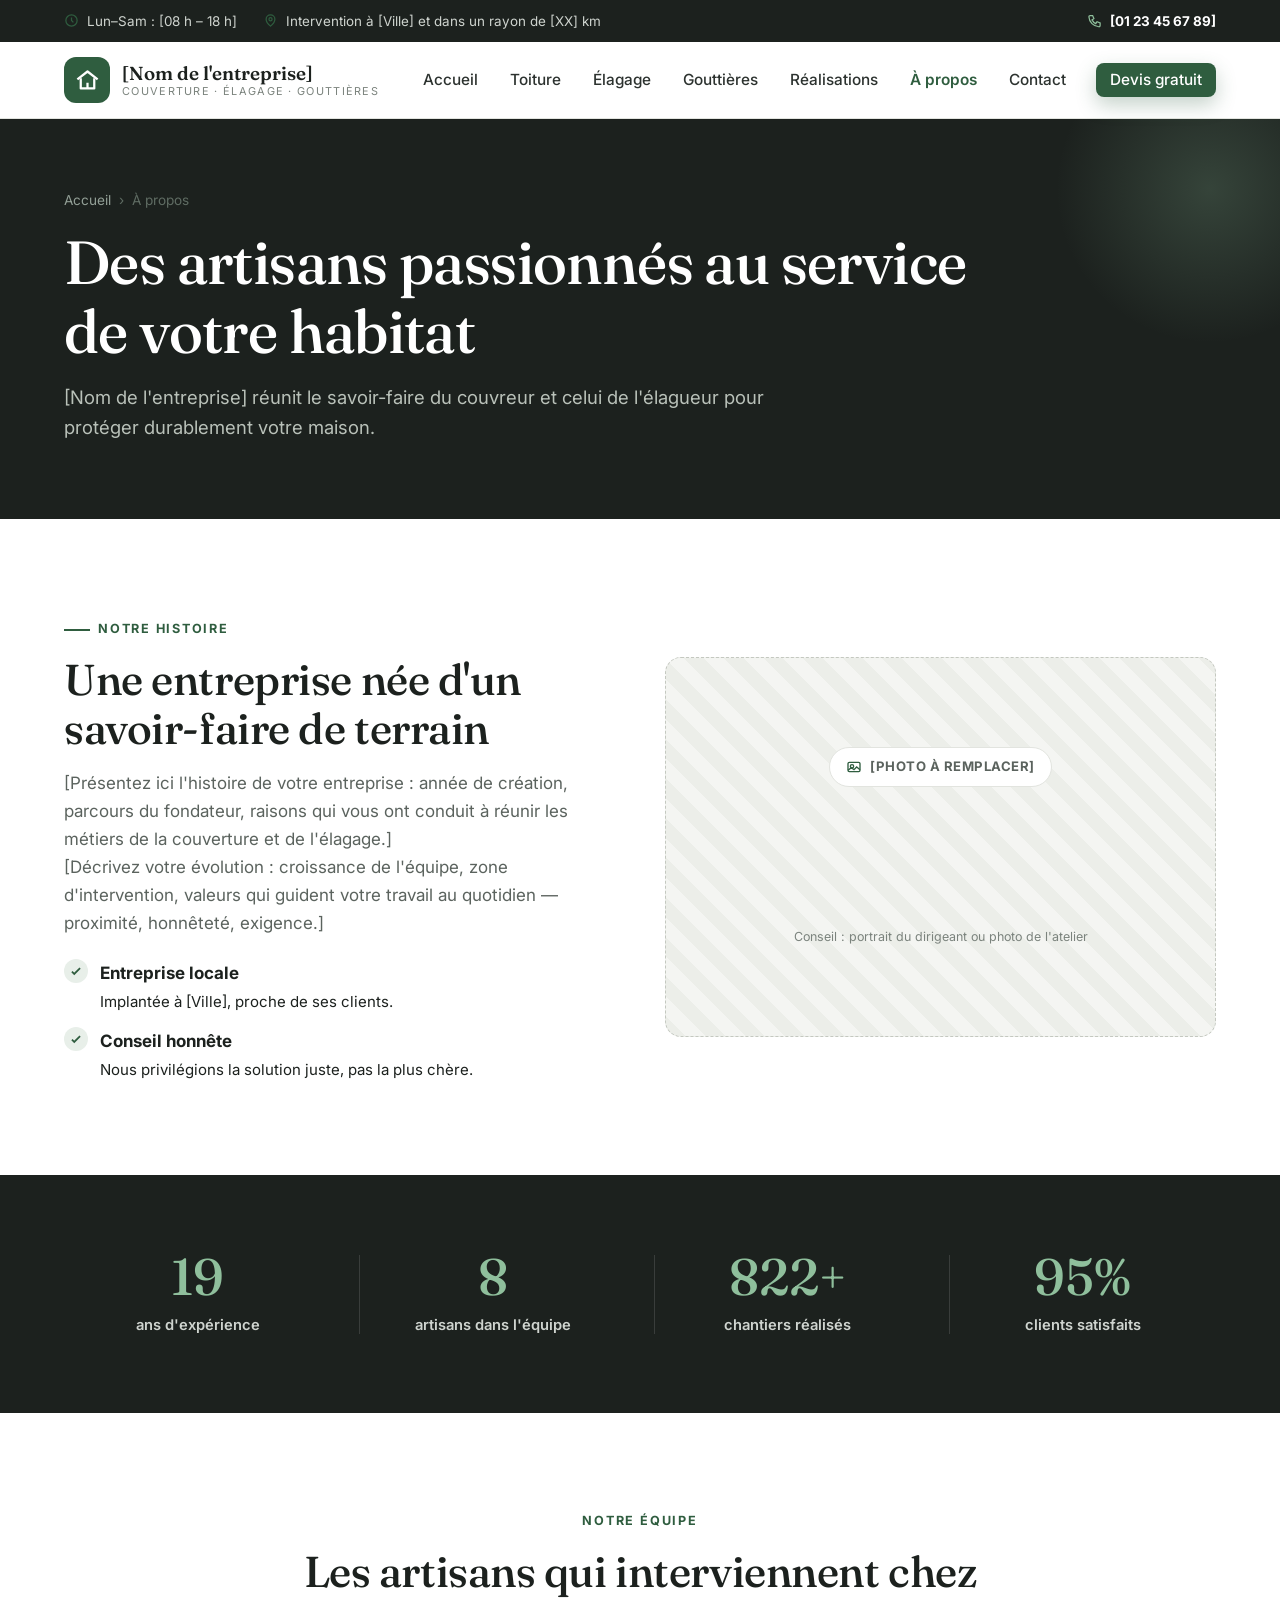
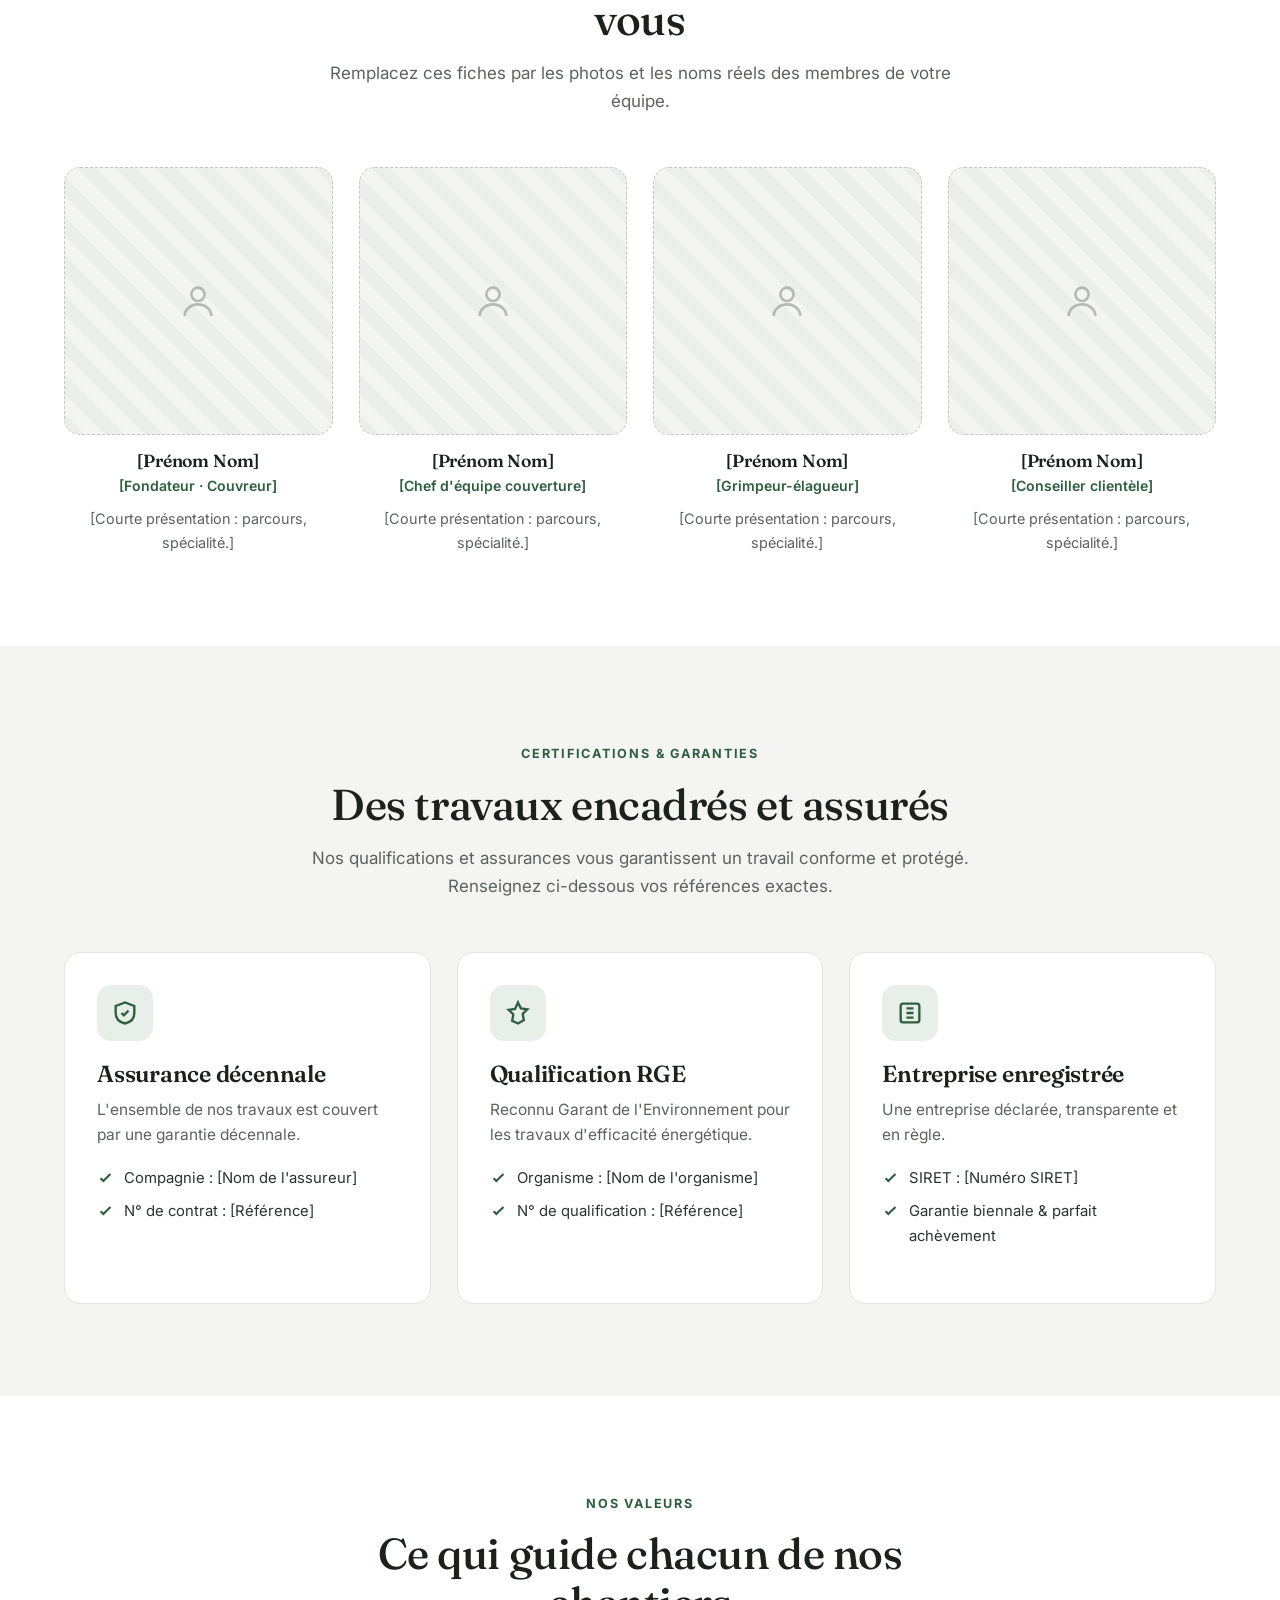
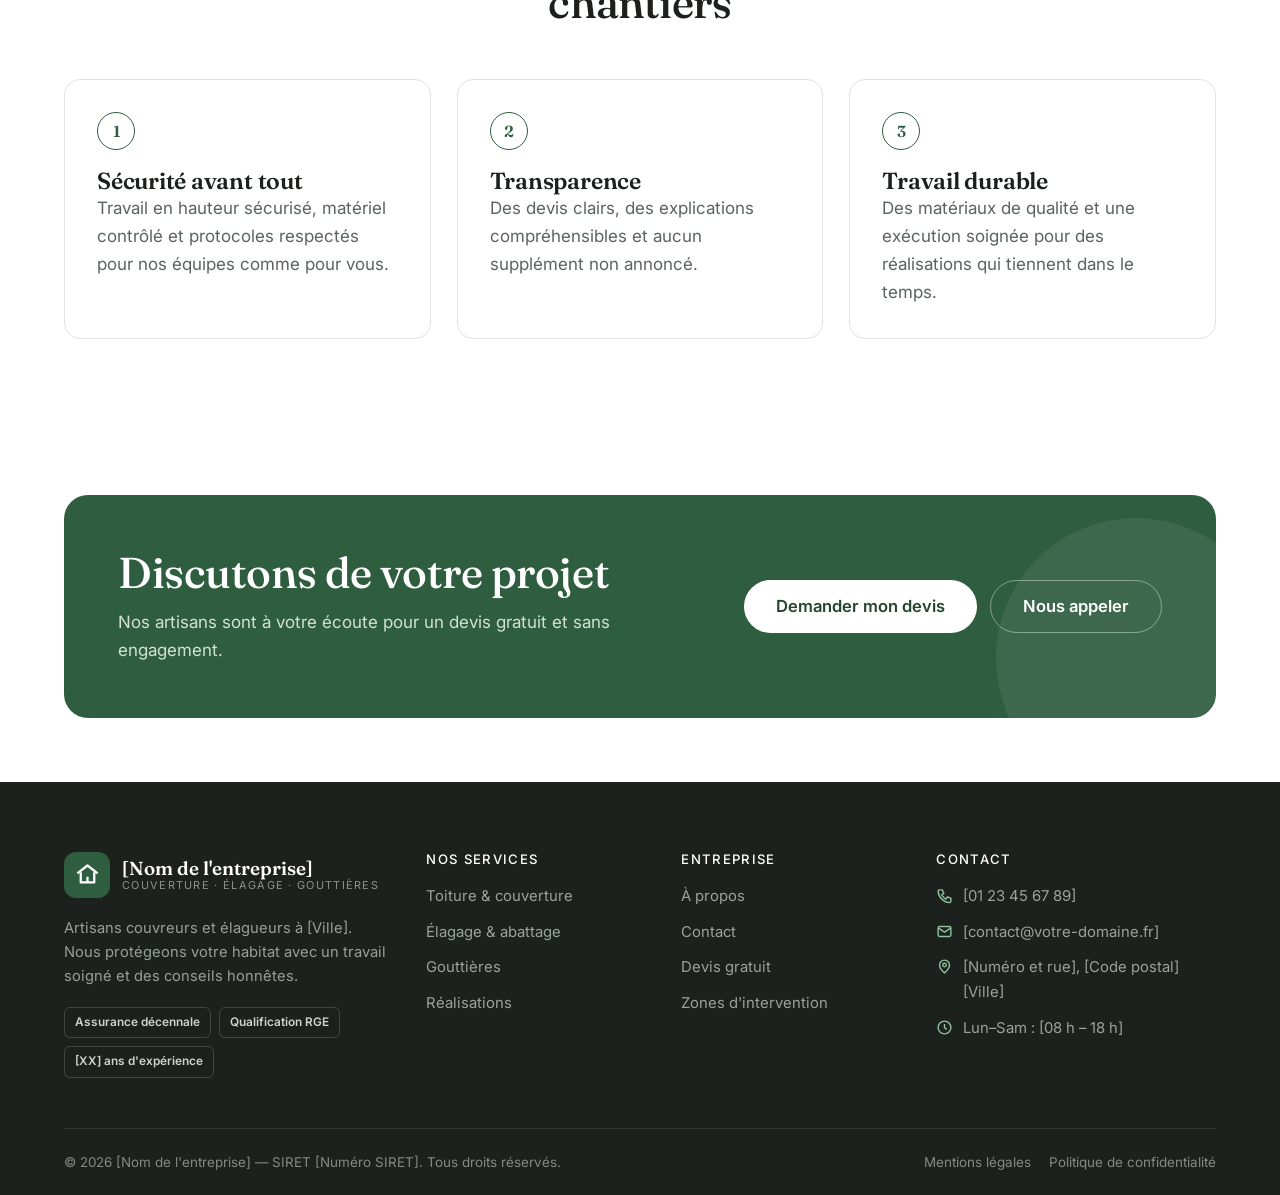
==== a-propos.html @ 5c866be3 "Création du site vitrine multi-pages Couverture · Élagage · Gouttières Site statique 7 pages (accuei" ====
<!DOCTYPE html>
<html lang="fr">
<head>
<meta charset="UTF-8">
<meta name="viewport" content="width=device-width, initial-scale=1">
<title>À propos — Notre histoire, notre équipe, nos certifications | [Nom de l'entreprise]</title>
<meta name="description" content="Découvrez [Nom de l'entreprise] : artisans couvreurs et élagueurs à [Ville]. Notre histoire, notre équipe, nos certifications RGE et notre assurance décennale.">
<meta name="robots" content="index, follow">
<link rel="canonical" href="https://www.[votre-domaine].fr/a-propos.html">
<meta property="og:title" content="À propos — [Nom de l'entreprise]">
<meta property="og:description" content="Notre histoire, notre équipe et nos certifications.">
<meta name="theme-color" content="#2f5d3f">
<link rel="icon" href="favicon.svg" type="image/svg+xml">
<link rel="preconnect" href="https://fonts.googleapis.com">
<link rel="preconnect" href="https://fonts.gstatic.com" crossorigin>
<link href="https://fonts.googleapis.com/css2?family=Fraunces:ital,opsz,wght@0,9..144,400;0,9..144,500;0,9..144,600;1,9..144,500&family=Inter:wght@400;500;600;700&display=swap" rel="stylesheet">
<link rel="stylesheet" href="assets/css/styles.css">
<script type="application/ld+json">
{
  "@context": "https://schema.org",
  "@type": "BreadcrumbList",
  "itemListElement": [
    { "@type": "ListItem", "position": 1, "name": "Accueil", "item": "https://www.[votre-domaine].fr/" },
    { "@type": "ListItem", "position": 2, "name": "À propos", "item": "https://www.[votre-domaine].fr/a-propos.html" }
  ]
}
</script>
</head>
<body>

<header class="site-header" id="top">
  <div class="topbar">
    <div class="wrap topbar-inner">
      <span class="topbar-item">
        <svg viewBox="0 0 24 24" fill="none" stroke="currentColor" stroke-width="2"><circle cx="12" cy="12" r="9"/><path d="M12 7v5l3 3"/></svg>
        Lun–Sam : [08 h – 18 h]
      </span>
      <span class="topbar-item">
        <svg viewBox="0 0 24 24" fill="none" stroke="currentColor" stroke-width="2"><path d="M12 21s-7-5.5-7-11a7 7 0 0 1 14 0c0 5.5-7 11-7 11Z"/><circle cx="12" cy="10" r="2.5"/></svg>
        Intervention à [Ville] et dans un rayon de [XX] km
      </span>
      <span class="topbar-spacer"></span>
      <a class="topbar-phone" href="tel:+33000000000">
        <svg viewBox="0 0 24 24" fill="none" stroke="currentColor" stroke-width="2"><path d="M5 4h4l2 5-3 2a14 14 0 0 0 6 6l2-3 5 2v4a2 2 0 0 1-2 2A17 17 0 0 1 3 6a2 2 0 0 1 2-2Z"/></svg>
        [01 23 45 67 89]
      </a>
    </div>
  </div>
  <div class="navbar">
    <div class="wrap navbar-inner">
      <a class="brand" href="index.html" aria-label="Accueil — [Nom de l'entreprise]">
        <span class="brand-mark">
          <svg viewBox="0 0 24 24" fill="none" stroke="currentColor" stroke-width="2" stroke-linejoin="round"><path d="M3 11 12 4l9 7"/><path d="M6 10v9h12v-9"/><path d="M12 19v-5"/></svg>
        </span>
        <span class="brand-text">
          <strong>[Nom de l'entreprise]</strong>
          <small>Couverture · Élagage · Gouttières</small>
        </span>
      </a>
      <nav class="main-nav" id="main-nav" aria-label="Navigation principale">
        <a href="index.html">Accueil</a>
        <a href="toiture.html">Toiture</a>
        <a href="elagage.html">Élagage</a>
        <a href="gouttieres.html">Gouttières</a>
        <a href="realisations.html">Réalisations</a>
        <a href="a-propos.html" class="is-active" aria-current="page">À propos</a>
        <a href="contact.html">Contact</a>
        <a href="contact.html#devis" class="btn btn-accent nav-cta">Devis gratuit</a>
      </nav>
      <a class="nav-phone-mobile" href="tel:+33000000000" aria-label="Appeler [Nom de l'entreprise]">
        <svg viewBox="0 0 24 24" fill="none" stroke="currentColor" stroke-width="2"><path d="M5 4h4l2 5-3 2a14 14 0 0 0 6 6l2-3 5 2v4a2 2 0 0 1-2 2A17 17 0 0 1 3 6a2 2 0 0 1 2-2Z"/></svg>
      </a>
      <button class="hamburger" id="hamburger" aria-label="Ouvrir le menu" aria-expanded="false" aria-controls="main-nav">
        <span></span><span></span><span></span>
      </button>
    </div>
  </div>
</header>

<main>

<section class="page-hero">
  <div class="wrap">
    <nav class="breadcrumb" aria-label="Fil d'Ariane">
      <a href="index.html">Accueil</a> <span>›</span> <span>À propos</span>
    </nav>
    <h1>Des artisans passionnés au service de votre habitat</h1>
    <p class="lead">[Nom de l'entreprise] réunit le savoir-faire du couvreur et celui de l'élagueur pour protéger durablement votre maison.</p>
  </div>
</section>

<section class="section">
  <div class="wrap media-row">
    <div class="media-text reveal">
      <span class="eyebrow">Notre histoire</span>
      <h2>Une entreprise née d'un savoir-faire de terrain</h2>
      <p>[Présentez ici l'histoire de votre entreprise : année de création, parcours du fondateur, raisons qui vous ont conduit à réunir les métiers de la couverture et de l'élagage.]</p>
      <p>[Décrivez votre évolution : croissance de l'équipe, zone d'intervention, valeurs qui guident votre travail au quotidien — proximité, honnêteté, exigence.]</p>
      <ul class="checklist">
        <li><span class="ck"><svg viewBox="0 0 24 24" fill="none" stroke="currentColor" stroke-width="3"><path d="m5 13 4 4L19 7"/></svg></span>
          <div><strong>Entreprise locale</strong><span>Implantée à [Ville], proche de ses clients.</span></div></li>
        <li><span class="ck"><svg viewBox="0 0 24 24" fill="none" stroke="currentColor" stroke-width="3"><path d="m5 13 4 4L19 7"/></svg></span>
          <div><strong>Conseil honnête</strong><span>Nous privilégions la solution juste, pas la plus chère.</span></div></li>
      </ul>
    </div>
    <div class="reveal reveal-d1">
      <div class="ph" style="min-height:380px">
        <span class="ph-tag">
          <svg viewBox="0 0 24 24" fill="none" stroke="currentColor" stroke-width="2"><rect x="3" y="5" width="18" height="14" rx="2"/><circle cx="9" cy="11" r="2.5"/><path d="m3 17 5-4 4 3 4-4 5 4"/></svg>
          [PHOTO À REMPLACER]
        </span>
        <small>Conseil : portrait du dirigeant ou photo de l'atelier</small>
      </div>
    </div>
  </div>
</section>

<section class="section section--ink section--tight">
  <div class="wrap">
    <div class="stats">
      <div class="stat reveal"><div class="stat-num" data-target="20" data-suffix="">[XX]</div><div class="stat-label">ans d'expérience</div></div>
      <div class="stat reveal reveal-d1"><div class="stat-num" data-target="8" data-suffix="">[X]</div><div class="stat-label">artisans dans l'équipe</div></div>
      <div class="stat reveal reveal-d2"><div class="stat-num" data-target="850" data-suffix="+">[XXX]+</div><div class="stat-label">chantiers réalisés</div></div>
      <div class="stat reveal reveal-d3"><div class="stat-num" data-target="98" data-suffix="%">[XX]%</div><div class="stat-label">clients satisfaits</div></div>
    </div>
  </div>
</section>

<section class="section">
  <div class="wrap">
    <div class="section-head center reveal">
      <span class="eyebrow">Notre équipe</span>
      <h2>Les artisans qui interviennent chez vous</h2>
      <p>Remplacez ces fiches par les photos et les noms réels des membres de votre équipe.</p>
    </div>
    <div class="grid grid-4">
      <div class="team-card reveal">
        <div class="team-photo"><svg viewBox="0 0 24 24" fill="none" stroke="currentColor" stroke-width="1.6"><circle cx="12" cy="8" r="4"/><path d="M4 21c0-4 3.6-7 8-7s8 3 8 7"/></svg></div>
        <h3>[Prénom Nom]</h3>
        <span class="role">[Fondateur · Couvreur]</span>
        <p>[Courte présentation : parcours, spécialité.]</p>
      </div>
      <div class="team-card reveal reveal-d1">
        <div class="team-photo"><svg viewBox="0 0 24 24" fill="none" stroke="currentColor" stroke-width="1.6"><circle cx="12" cy="8" r="4"/><path d="M4 21c0-4 3.6-7 8-7s8 3 8 7"/></svg></div>
        <h3>[Prénom Nom]</h3>
        <span class="role">[Chef d'équipe couverture]</span>
        <p>[Courte présentation : parcours, spécialité.]</p>
      </div>
      <div class="team-card reveal reveal-d2">
        <div class="team-photo"><svg viewBox="0 0 24 24" fill="none" stroke="currentColor" stroke-width="1.6"><circle cx="12" cy="8" r="4"/><path d="M4 21c0-4 3.6-7 8-7s8 3 8 7"/></svg></div>
        <h3>[Prénom Nom]</h3>
        <span class="role">[Grimpeur-élagueur]</span>
        <p>[Courte présentation : parcours, spécialité.]</p>
      </div>
      <div class="team-card reveal reveal-d3">
        <div class="team-photo"><svg viewBox="0 0 24 24" fill="none" stroke="currentColor" stroke-width="1.6"><circle cx="12" cy="8" r="4"/><path d="M4 21c0-4 3.6-7 8-7s8 3 8 7"/></svg></div>
        <h3>[Prénom Nom]</h3>
        <span class="role">[Conseiller clientèle]</span>
        <p>[Courte présentation : parcours, spécialité.]</p>
      </div>
    </div>
  </div>
</section>

<section class="section section--mist">
  <div class="wrap">
    <div class="section-head center reveal">
      <span class="eyebrow">Certifications &amp; garanties</span>
      <h2>Des travaux encadrés et assurés</h2>
      <p>Nos qualifications et assurances vous garantissent un travail conforme et protégé. Renseignez ci-dessous vos références exactes.</p>
    </div>
    <div class="grid grid-3">
      <article class="card svc-card reveal">
        <span class="svc-ico"><svg viewBox="0 0 24 24" fill="none" stroke="currentColor" stroke-width="2"><path d="M12 3 4 6v6c0 5 3.5 8 8 9 4.5-1 8-4 8-9V6Z"/><path d="m9 12 2 2 4-4"/></svg></span>
        <h3>Assurance décennale</h3>
        <p>L'ensemble de nos travaux est couvert par une garantie décennale.</p>
        <ul class="svc-list">
          <li><svg viewBox="0 0 24 24" fill="none" stroke="currentColor" stroke-width="3"><path d="m5 13 4 4L19 7"/></svg> Compagnie : [Nom de l'assureur]</li>
          <li><svg viewBox="0 0 24 24" fill="none" stroke="currentColor" stroke-width="3"><path d="m5 13 4 4L19 7"/></svg> N° de contrat : [Référence]</li>
        </ul>
      </article>
      <article class="card svc-card reveal reveal-d1">
        <span class="svc-ico"><svg viewBox="0 0 24 24" fill="none" stroke="currentColor" stroke-width="2"><path d="m12 3 2.5 5 5.5.8-4 3.9 1 5.5L12 21l-5-2.3 1-5.5-4-3.9 5.5-.8Z"/></svg></span>
        <h3>Qualification RGE</h3>
        <p>Reconnu Garant de l'Environnement pour les travaux d'efficacité énergétique.</p>
        <ul class="svc-list">
          <li><svg viewBox="0 0 24 24" fill="none" stroke="currentColor" stroke-width="3"><path d="m5 13 4 4L19 7"/></svg> Organisme : [Nom de l'organisme]</li>
          <li><svg viewBox="0 0 24 24" fill="none" stroke="currentColor" stroke-width="3"><path d="m5 13 4 4L19 7"/></svg> N° de qualification : [Référence]</li>
        </ul>
      </article>
      <article class="card svc-card reveal reveal-d2">
        <span class="svc-ico"><svg viewBox="0 0 24 24" fill="none" stroke="currentColor" stroke-width="2"><rect x="4" y="4" width="16" height="16" rx="2"/><path d="M9 12h6M9 16h6M9 8h6"/></svg></span>
        <h3>Entreprise enregistrée</h3>
        <p>Une entreprise déclarée, transparente et en règle.</p>
        <ul class="svc-list">
          <li><svg viewBox="0 0 24 24" fill="none" stroke="currentColor" stroke-width="3"><path d="m5 13 4 4L19 7"/></svg> SIRET : [Numéro SIRET]</li>
          <li><svg viewBox="0 0 24 24" fill="none" stroke="currentColor" stroke-width="3"><path d="m5 13 4 4L19 7"/></svg> Garantie biennale &amp; parfait achèvement</li>
        </ul>
      </article>
    </div>
  </div>
</section>

<section class="section">
  <div class="wrap">
    <div class="section-head center reveal">
      <span class="eyebrow">Nos valeurs</span>
      <h2>Ce qui guide chacun de nos chantiers</h2>
    </div>
    <div class="grid grid-3">
      <article class="card reveal">
        <div class="card-num">1</div>
        <h3>Sécurité avant tout</h3>
        <p>Travail en hauteur sécurisé, matériel contrôlé et protocoles respectés pour nos équipes comme pour vous.</p>
      </article>
      <article class="card reveal reveal-d1">
        <div class="card-num">2</div>
        <h3>Transparence</h3>
        <p>Des devis clairs, des explications compréhensibles et aucun supplément non annoncé.</p>
      </article>
      <article class="card reveal reveal-d2">
        <div class="card-num">3</div>
        <h3>Travail durable</h3>
        <p>Des matériaux de qualité et une exécution soignée pour des réalisations qui tiennent dans le temps.</p>
      </article>
    </div>
  </div>
</section>

<section class="section section--tight">
  <div class="wrap">
    <div class="cta-band reveal">
      <div class="cta-band-inner">
        <div>
          <h2>Discutons de votre projet</h2>
          <p>Nos artisans sont à votre écoute pour un devis gratuit et sans engagement.</p>
        </div>
        <div class="cta-actions">
          <a href="contact.html#devis" class="btn btn-light btn-lg">Demander mon devis</a>
          <a href="tel:+33000000000" class="btn btn-outline-light btn-lg">Nous appeler</a>
        </div>
      </div>
    </div>
  </div>
</section>

</main>

<footer class="site-footer">
  <div class="wrap">
    <div class="footer-grid">
      <div class="footer-brand">
        <a class="brand" href="index.html">
          <span class="brand-mark">
            <svg viewBox="0 0 24 24" fill="none" stroke="currentColor" stroke-width="2" stroke-linejoin="round"><path d="M3 11 12 4l9 7"/><path d="M6 10v9h12v-9"/><path d="M12 19v-5"/></svg>
          </span>
          <span class="brand-text">
            <strong>[Nom de l'entreprise]</strong>
            <small>Couverture · Élagage · Gouttières</small>
          </span>
        </a>
        <p>Artisans couvreurs et élagueurs à [Ville]. Nous protégeons votre habitat avec un travail soigné et des conseils honnêtes.</p>
        <div class="footer-badges">
          <span>Assurance décennale</span>
          <span>Qualification RGE</span>
          <span>[XX] ans d'expérience</span>
        </div>
      </div>
      <div class="footer-col">
        <h4>Nos services</h4>
        <ul>
          <li><a href="toiture.html">Toiture &amp; couverture</a></li>
          <li><a href="elagage.html">Élagage &amp; abattage</a></li>
          <li><a href="gouttieres.html">Gouttières</a></li>
          <li><a href="realisations.html">Réalisations</a></li>
        </ul>
      </div>
      <div class="footer-col">
        <h4>Entreprise</h4>
        <ul>
          <li><a href="a-propos.html">À propos</a></li>
          <li><a href="contact.html">Contact</a></li>
          <li><a href="contact.html#devis">Devis gratuit</a></li>
          <li><a href="contact.html#zones">Zones d'intervention</a></li>
        </ul>
      </div>
      <div class="footer-col">
        <h4>Contact</h4>
        <ul class="footer-contact">
          <li><svg viewBox="0 0 24 24" fill="none" stroke="currentColor" stroke-width="2"><path d="M5 4h4l2 5-3 2a14 14 0 0 0 6 6l2-3 5 2v4a2 2 0 0 1-2 2A17 17 0 0 1 3 6a2 2 0 0 1 2-2Z"/></svg> <a href="tel:+33000000000">[01 23 45 67 89]</a></li>
          <li><svg viewBox="0 0 24 24" fill="none" stroke="currentColor" stroke-width="2"><rect x="3" y="5" width="18" height="14" rx="2"/><path d="m3 7 9 6 9-6"/></svg> <a href="mailto:[contact@votre-domaine.fr]">[contact@votre-domaine.fr]</a></li>
          <li><svg viewBox="0 0 24 24" fill="none" stroke="currentColor" stroke-width="2"><path d="M12 21s-7-5.5-7-11a7 7 0 0 1 14 0c0 5.5-7 11-7 11Z"/><circle cx="12" cy="10" r="2.5"/></svg> [Numéro et rue], [Code postal] [Ville]</li>
          <li><svg viewBox="0 0 24 24" fill="none" stroke="currentColor" stroke-width="2"><circle cx="12" cy="12" r="9"/><path d="M12 7v5l3 3"/></svg> Lun–Sam : [08 h – 18 h]</li>
        </ul>
      </div>
    </div>
    <div class="footer-bottom">
      <span>© <span id="year">2026</span> [Nom de l'entreprise] — SIRET [Numéro SIRET]. Tous droits réservés.</span>
      <span class="legal-links">
        <a href="contact.html">Mentions légales</a>
        <a href="contact.html">Politique de confidentialité</a>
      </span>
    </div>
  </div>
</footer>

<div class="mobile-bar">
  <a href="tel:+33000000000" class="btn btn-ghost">
    <svg viewBox="0 0 24 24" fill="none" stroke="currentColor" stroke-width="2"><path d="M5 4h4l2 5-3 2a14 14 0 0 0 6 6l2-3 5 2v4a2 2 0 0 1-2 2A17 17 0 0 1 3 6a2 2 0 0 1 2-2Z"/></svg>
    Appeler
  </a>
  <a href="contact.html#devis" class="btn btn-accent">Devis gratuit</a>
</div>

<script src="assets/js/main.js"></script>
</body>
</html>
---- assets/css/styles.css ----
/* =========================================================
   [Nom de l'entreprise] — Couverture · Élagage · Gouttières
   Système de design
   ========================================================= */

:root {
  --ink:        #1c211e;
  --anthracite: #2c322f;
  --slate:      #5b635e;
  --muted:      #7b837d;
  --paper:      #ffffff;
  --mist:       #f4f5f2;
  --mist-2:     #eceee9;
  --line:       #e2e4df;

  --accent:      #2f5d3f;
  --accent-dark: #234630;
  --accent-soft: #e8efe9;
  --accent-ink:  #1d3a28;
  --clay:        #b9603b;

  --shadow-sm: 0 1px 2px rgba(28,33,30,.06), 0 2px 6px rgba(28,33,30,.05);
  --shadow-md: 0 6px 18px rgba(28,33,30,.08), 0 2px 6px rgba(28,33,30,.05);
  --shadow-lg: 0 22px 48px rgba(28,33,30,.14);

  --radius:    16px;
  --radius-sm: 10px;
  --wrap:      1200px;

  --serif: "Fraunces", "Iowan Old Style", Georgia, "Times New Roman", serif;
  --sans:  "Inter", -apple-system, BlinkMacSystemFont, "Segoe UI", Roboto, Helvetica, Arial, sans-serif;
}

/* ---------- Reset ---------- */
*, *::before, *::after { box-sizing: border-box; }
* { margin: 0; }
html { scroll-behavior: smooth; -webkit-text-size-adjust: 100%; }
body {
  font-family: var(--sans);
  color: var(--ink);
  background: var(--paper);
  line-height: 1.65;
  font-size: 17px;
  -webkit-font-smoothing: antialiased;
  text-rendering: optimizeLegibility;
}
img, svg { display: block; max-width: 100%; }
a { color: inherit; text-decoration: none; }
ul { list-style: none; padding: 0; }
button { font: inherit; cursor: pointer; border: 0; background: none; }
:focus-visible { outline: 3px solid var(--accent); outline-offset: 2px; border-radius: 4px; }

/* ---------- Typography ---------- */
h1, h2, h3, h4 { font-family: var(--serif); font-weight: 500; line-height: 1.12; color: var(--ink); letter-spacing: -.01em; }
h1 { font-size: clamp(2.4rem, 5.2vw, 3.8rem); }
h2 { font-size: clamp(1.9rem, 3.6vw, 2.7rem); }
h3 { font-size: clamp(1.2rem, 1.9vw, 1.45rem); font-weight: 600; }
p  { color: var(--slate); }
.lead { font-size: 1.16rem; color: var(--slate); }

/* ---------- Layout ---------- */
.wrap { max-width: var(--wrap); margin: 0 auto; padding: 0 24px; }
.section { padding: 92px 0; }
.section--tight { padding: 64px 0; }
.section--mist { background: var(--mist); }
.section--ink  { background: var(--ink); color: #e7eae6; }
.section--ink h2, .section--ink h3 { color: #fff; }
.section--ink p { color: #b2bab2; }

.section-head { max-width: 680px; margin-bottom: 52px; }
.section-head.center { margin-left: auto; margin-right: auto; text-align: center; }
.eyebrow {
  display: inline-flex; align-items: center; gap: 8px;
  font-family: var(--sans); font-size: .79rem; font-weight: 700;
  letter-spacing: .14em; text-transform: uppercase; color: var(--accent);
  margin-bottom: 16px;
}
.eyebrow::before { content: ""; width: 26px; height: 2px; background: var(--accent); display: inline-block; }
.section-head.center .eyebrow::before { display: none; }
.section-head p { margin-top: 14px; }

/* ---------- Buttons ---------- */
.btn {
  display: inline-flex; align-items: center; justify-content: center; gap: 9px;
  font-weight: 600; font-size: .98rem; line-height: 1;
  padding: 15px 26px; border-radius: 999px;
  transition: transform .18s ease, box-shadow .18s ease, background .18s ease, color .18s ease;
  white-space: nowrap;
}
.btn svg { width: 18px; height: 18px; }
.btn-accent { background: var(--accent); color: #fff; box-shadow: 0 8px 20px rgba(47,93,63,.28); }
.btn-accent:hover { background: var(--accent-dark); transform: translateY(-2px); box-shadow: 0 12px 26px rgba(47,93,63,.34); }
.btn-ghost { background: transparent; color: var(--ink); border: 1.5px solid var(--line); }
.btn-ghost:hover { border-color: var(--accent); color: var(--accent); transform: translateY(-2px); }
.btn-light { background: #fff; color: var(--ink); }
.btn-light:hover { transform: translateY(-2px); box-shadow: var(--shadow-md); }
.btn-outline-light { background: transparent; color: #fff; border: 1.5px solid rgba(255,255,255,.4); }
.btn-outline-light:hover { border-color: #fff; transform: translateY(-2px); }
.btn-lg { padding: 17px 32px; font-size: 1.04rem; }

.text-link { color: var(--accent); font-weight: 600; display: inline-flex; align-items: center; gap: 7px; }
.text-link svg { width: 16px; height: 16px; transition: transform .18s ease; }
.text-link:hover svg { transform: translateX(4px); }

/* =========================================================
   HEADER
   ========================================================= */
.site-header { position: sticky; top: 0; z-index: 100; background: var(--paper); }

.topbar {
  background: var(--ink); color: #cfd4cf;
  font-size: .84rem;
}
.topbar-inner { display: flex; align-items: center; gap: 26px; height: 42px; }
.topbar-item { display: inline-flex; align-items: center; gap: 8px; }
.topbar-item svg { width: 15px; height: 15px; color: var(--accent); flex: none; }
.topbar-spacer { margin-left: auto; }
.topbar-phone { display: inline-flex; align-items: center; gap: 8px; font-weight: 700; color: #fff; }
.topbar-phone svg { width: 15px; height: 15px; color: #8fbf9c; }
.topbar-phone:hover { color: #8fbf9c; }

.navbar { border-bottom: 1px solid var(--line); transition: box-shadow .2s ease; }
.site-header.scrolled .navbar { box-shadow: var(--shadow-md); }
.navbar-inner { display: flex; align-items: center; gap: 24px; height: 76px; }

.brand { display: flex; align-items: center; gap: 12px; flex: none; }
.brand-mark {
  width: 46px; height: 46px; border-radius: 12px;
  background: var(--accent); color: #fff;
  display: grid; place-items: center; flex: none;
}
.brand-mark svg { width: 27px; height: 27px; }
.brand-text { display: flex; flex-direction: column; line-height: 1.15; }
.brand-text strong { font-family: var(--serif); font-size: 1.18rem; font-weight: 600; color: var(--ink); }
.brand-text small { font-size: .68rem; letter-spacing: .12em; text-transform: uppercase; color: var(--muted); }

.main-nav { display: flex; align-items: center; gap: 4px; margin-left: auto; }
.main-nav > a {
  font-size: .96rem; font-weight: 500; color: var(--anthracite);
  padding: 9px 14px; border-radius: 8px; transition: color .15s ease, background .15s ease;
}
.main-nav > a:hover { color: var(--accent); background: var(--mist); }
.main-nav > a.is-active { color: var(--accent); font-weight: 600; }
.nav-cta { margin-left: 12px; padding: 12px 22px; }
.main-nav > a.nav-cta { color: #fff; }
.main-nav > a.nav-cta:hover { color: #fff; background: var(--accent-dark); }

.nav-phone-mobile { display: none; }
.hamburger { display: none; width: 44px; height: 44px; border-radius: 10px; }
.hamburger span { display: block; width: 22px; height: 2px; background: var(--ink); margin: 5px auto; transition: transform .25s ease, opacity .2s ease; }
.hamburger.open span:nth-child(1) { transform: translateY(7px) rotate(45deg); }
.hamburger.open span:nth-child(2) { opacity: 0; }
.hamburger.open span:nth-child(3) { transform: translateY(-7px) rotate(-45deg); }

/* =========================================================
   HERO
   ========================================================= */
.hero { background: var(--mist); overflow: hidden; position: relative; }
.hero-grid {
  display: grid; grid-template-columns: 1.05fr .95fr; gap: 56px; align-items: center;
  padding: 84px 0 88px;
}
.hero-badge {
  display: inline-flex; align-items: center; gap: 9px;
  background: #fff; border: 1px solid var(--line); border-radius: 999px;
  padding: 8px 16px; font-size: .82rem; font-weight: 600; color: var(--accent-ink);
  box-shadow: var(--shadow-sm); margin-bottom: 24px;
}
.hero-badge .dot { width: 8px; height: 8px; border-radius: 50%; background: var(--accent); }
.hero h1 { margin-bottom: 20px; }
.hero h1 em { font-style: italic; color: var(--accent); }
.hero-lead { font-size: 1.18rem; max-width: 30em; margin-bottom: 30px; }
.hero-actions { display: flex; flex-wrap: wrap; gap: 14px; margin-bottom: 34px; }
.hero-trust { display: flex; flex-wrap: wrap; gap: 22px; }
.hero-trust li { display: flex; align-items: center; gap: 9px; font-size: .9rem; font-weight: 600; color: var(--anthracite); }
.hero-trust svg { width: 19px; height: 19px; color: var(--accent); flex: none; }

/* Hero visual (SVG illustration, no stock photo) */
.hero-visual { position: relative; }
.hero-visual .scene {
  background: #fff; border-radius: 24px; padding: 26px;
  box-shadow: var(--shadow-lg); border: 1px solid var(--line);
}
.hero-visual svg { width: 100%; height: auto; border-radius: 14px; }
.hero-float {
  position: absolute; background: #fff; border: 1px solid var(--line);
  border-radius: 14px; padding: 14px 16px; box-shadow: var(--shadow-md);
  display: flex; align-items: center; gap: 12px;
}
.hero-float .ico { width: 38px; height: 38px; border-radius: 10px; background: var(--accent-soft); color: var(--accent); display: grid; place-items: center; flex: none; }
.hero-float .ico svg { width: 20px; height: 20px; }
.hero-float strong { display: block; font-family: var(--serif); font-size: 1.05rem; color: var(--ink); }
.hero-float span { font-size: .78rem; color: var(--muted); }
.hero-float--tl { top: 22px; left: -26px; }
.hero-float--br { bottom: 30px; right: -22px; }

/* =========================================================
   PAGE HEADER (sous-pages)
   ========================================================= */
.page-hero { background: var(--ink); color: #fff; padding: 70px 0 76px; position: relative; overflow: hidden; }
.page-hero::after {
  content: ""; position: absolute; right: -90px; top: -90px; width: 320px; height: 320px;
  background: radial-gradient(circle, rgba(143,191,156,.22), transparent 68%);
}
.breadcrumb { font-size: .85rem; color: #93a097; margin-bottom: 18px; display: flex; gap: 8px; flex-wrap: wrap; }
.breadcrumb a:hover { color: #fff; }
.breadcrumb span { color: #5f6c63; }
.page-hero h1 { color: #fff; max-width: 16em; }
.page-hero .lead { color: #b9c1b9; margin-top: 16px; max-width: 38em; }
.page-hero-actions { margin-top: 28px; display: flex; flex-wrap: wrap; gap: 13px; }

/* =========================================================
   CARDS / SERVICES
   ========================================================= */
.grid { display: grid; gap: 26px; }
.grid-3 { grid-template-columns: repeat(3, 1fr); }
.grid-2 { grid-template-columns: repeat(2, 1fr); }
.grid-4 { grid-template-columns: repeat(4, 1fr); }

.card {
  background: #fff; border: 1px solid var(--line); border-radius: var(--radius);
  padding: 32px; transition: transform .2s ease, box-shadow .2s ease, border-color .2s ease;
}
.card:hover { transform: translateY(-4px); box-shadow: var(--shadow-md); border-color: var(--mist-2); }

.svc-card { display: flex; flex-direction: column; }
.svc-ico {
  width: 56px; height: 56px; border-radius: 14px;
  background: var(--accent-soft); color: var(--accent);
  display: grid; place-items: center; margin-bottom: 20px;
}
.svc-ico svg { width: 28px; height: 28px; }
.svc-card h3 { margin-bottom: 10px; }
.svc-card p { font-size: .97rem; margin-bottom: 18px; }
.svc-list { margin-bottom: 22px; display: flex; flex-direction: column; gap: 9px; }
.svc-list li { display: flex; align-items: flex-start; gap: 10px; font-size: .93rem; color: var(--anthracite); }
.svc-list svg { width: 17px; height: 17px; color: var(--accent); flex: none; margin-top: 3px; }
.svc-card .text-link { margin-top: auto; }

.card-num {
  font-family: var(--serif); font-size: 1rem; font-weight: 600;
  width: 38px; height: 38px; border-radius: 50%; border: 1.5px solid var(--accent);
  color: var(--accent); display: grid; place-items: center; margin-bottom: 18px;
}

/* feature media row */
.media-row { display: grid; grid-template-columns: 1fr 1fr; gap: 50px; align-items: center; }
.media-row.reverse .media-text { order: 2; }
.media-text h2 { margin-bottom: 16px; }
.media-text .checklist { margin-top: 22px; }
.checklist { display: flex; flex-direction: column; gap: 12px; }
.checklist li { display: flex; gap: 12px; align-items: flex-start; }
.checklist .ck { width: 24px; height: 24px; border-radius: 50%; background: var(--accent-soft); color: var(--accent); display: grid; place-items: center; flex: none; }
.checklist .ck svg { width: 14px; height: 14px; }
.checklist strong { display: block; color: var(--ink); font-family: var(--sans); }
.checklist span { font-size: .94rem; }

/* placeholder visuals (no stock photos) */
.ph {
  background:
    repeating-linear-gradient(45deg, var(--mist-2) 0 14px, var(--mist) 14px 28px);
  border: 1px dashed #c4c8c0; border-radius: var(--radius);
  display: grid; place-items: center; text-align: center; color: var(--muted);
  min-height: 320px; padding: 24px;
}
.ph .ph-tag {
  font-size: .82rem; font-weight: 700; letter-spacing: .04em;
  background: #fff; border: 1px solid var(--line); border-radius: 999px;
  padding: 8px 16px; color: var(--slate); display: inline-flex; align-items: center; gap: 8px;
}
.ph .ph-tag svg { width: 16px; height: 16px; color: var(--accent); }
.ph small { display: block; margin-top: 10px; font-size: .78rem; }

/* =========================================================
   STATS
   ========================================================= */
.stats { display: grid; grid-template-columns: repeat(4, 1fr); gap: 28px; }
.stat { text-align: center; padding: 12px; }
.stat-num { font-family: var(--serif); font-size: clamp(2.4rem, 4vw, 3.2rem); font-weight: 500; color: var(--accent); line-height: 1; }
.section--ink .stat-num { color: #8fbf9c; }
.stat-label { margin-top: 10px; font-size: .92rem; font-weight: 600; color: var(--anthracite); }
.section--ink .stat-label { color: #cfd4cf; }
.stat + .stat { position: relative; }
.stat + .stat::before { content: ""; position: absolute; left: 0; top: 14%; height: 72%; width: 1px; background: var(--line); }
.section--ink .stat + .stat::before { background: rgba(255,255,255,.13); }

/* =========================================================
   STEPS / PROCESS
   ========================================================= */
.steps { display: grid; grid-template-columns: repeat(4, 1fr); gap: 26px; counter-reset: step; }
.step { position: relative; }
.step-badge {
  font-family: var(--serif); font-size: 1.1rem; font-weight: 600;
  width: 46px; height: 46px; border-radius: 50%;
  background: var(--accent); color: #fff; display: grid; place-items: center; margin-bottom: 16px;
}
.step h3 { font-size: 1.12rem; margin-bottom: 8px; }
.step p { font-size: .93rem; }

/* =========================================================
   TESTIMONIALS
   ========================================================= */
.quote-card {
  background: #fff; border: 1px solid var(--line); border-radius: var(--radius);
  padding: 30px; display: flex; flex-direction: column; gap: 18px;
}
.quote-stars { display: flex; gap: 3px; color: #d8a13a; }
.quote-stars svg { width: 18px; height: 18px; }
.quote-card blockquote { font-size: 1.02rem; color: var(--anthracite); font-style: italic; }
.quote-author { display: flex; align-items: center; gap: 13px; margin-top: auto; }
.quote-avatar {
  width: 46px; height: 46px; border-radius: 50%; flex: none;
  background: var(--accent-soft); color: var(--accent);
  display: grid; place-items: center; font-family: var(--serif); font-weight: 600;
}
.quote-author strong { display: block; font-family: var(--sans); font-size: .95rem; color: var(--ink); }
.quote-author span { font-size: .83rem; color: var(--muted); }

/* =========================================================
   CTA BAND
   ========================================================= */
.cta-band { background: var(--accent); color: #fff; border-radius: 24px; padding: 54px; position: relative; overflow: hidden; }
.cta-band::after {
  content: ""; position: absolute; right: -60px; bottom: -80px; width: 280px; height: 280px;
  border-radius: 50%; background: rgba(255,255,255,.07);
}
.cta-band-inner { display: flex; align-items: center; justify-content: space-between; gap: 36px; position: relative; }
.cta-band h2 { color: #fff; }
.cta-band p { color: #d3e2d7; margin-top: 10px; }
.cta-band .btn-light { color: var(--accent-dark); }
.cta-actions { display: flex; gap: 13px; flex-wrap: wrap; flex: none; }

/* =========================================================
   TRUST / BADGES
   ========================================================= */
.badge-row { display: flex; flex-wrap: wrap; gap: 16px; }
.trust-badge {
  display: flex; align-items: center; gap: 13px;
  background: #fff; border: 1px solid var(--line); border-radius: 12px;
  padding: 16px 20px; flex: 1 1 220px;
}
.trust-badge .tb-ico { width: 42px; height: 42px; border-radius: 10px; background: var(--accent-soft); color: var(--accent); display: grid; place-items: center; flex: none; }
.trust-badge .tb-ico svg { width: 22px; height: 22px; }
.trust-badge strong { display: block; font-family: var(--sans); font-size: .95rem; color: var(--ink); }
.trust-badge span { font-size: .82rem; color: var(--muted); }

/* =========================================================
   REALISATIONS — before/after grid
   ========================================================= */
.filters { display: flex; flex-wrap: wrap; gap: 10px; margin-bottom: 36px; }
.filter-btn {
  padding: 9px 18px; border-radius: 999px; border: 1.5px solid var(--line);
  font-size: .9rem; font-weight: 600; color: var(--slate); transition: all .15s ease;
}
.filter-btn:hover { border-color: var(--accent); color: var(--accent); }
.filter-btn.active { background: var(--accent); border-color: var(--accent); color: #fff; }

.gallery { display: grid; grid-template-columns: repeat(3, 1fr); gap: 26px; }
.project { border: 1px solid var(--line); border-radius: var(--radius); overflow: hidden; background: #fff; transition: transform .2s ease, box-shadow .2s ease; }
.project:hover { transform: translateY(-4px); box-shadow: var(--shadow-md); }
.ba { display: grid; grid-template-columns: 1fr 1fr; }
.ba .ph { min-height: 200px; border: 0; border-radius: 0; position: relative; }
.ba .ph:first-child { border-right: 1px dashed #c4c8c0; }
.ba-tag {
  position: absolute; top: 12px; left: 12px;
  font-size: .68rem; font-weight: 700; letter-spacing: .08em; text-transform: uppercase;
  background: var(--ink); color: #fff; padding: 5px 10px; border-radius: 6px;
}
.ba-tag.after { background: var(--accent); }
.project-body { padding: 22px; }
.project-body .tag {
  font-size: .73rem; font-weight: 700; letter-spacing: .07em; text-transform: uppercase;
  color: var(--accent); margin-bottom: 8px; display: block;
}
.project-body h3 { font-size: 1.12rem; margin-bottom: 6px; }
.project-body p { font-size: .9rem; }

/* =========================================================
   TEAM
   ========================================================= */
.team-card { text-align: center; }
.team-photo {
  width: 100%; aspect-ratio: 1 / 1; border-radius: var(--radius); margin-bottom: 16px;
  background: repeating-linear-gradient(45deg, var(--mist-2) 0 14px, var(--mist) 14px 28px);
  border: 1px dashed #c4c8c0; display: grid; place-items: center; color: var(--muted);
}
.team-photo svg { width: 40px; height: 40px; opacity: .5; }
.team-card h3 { font-size: 1.1rem; }
.team-card .role { font-size: .88rem; color: var(--accent); font-weight: 600; }
.team-card p { font-size: .9rem; margin-top: 8px; }

/* =========================================================
   FORMS
   ========================================================= */
.form-card { background: #fff; border: 1px solid var(--line); border-radius: var(--radius); padding: 36px; box-shadow: var(--shadow-md); }
.form-grid { display: grid; grid-template-columns: 1fr 1fr; gap: 18px; }
.field { display: flex; flex-direction: column; gap: 7px; }
.field.full { grid-column: 1 / -1; }
.field label { font-size: .88rem; font-weight: 600; color: var(--anthracite); }
.field label .req { color: var(--clay); }
.field input, .field select, .field textarea {
  font: inherit; font-size: .96rem; color: var(--ink);
  padding: 13px 15px; border: 1.5px solid var(--line); border-radius: var(--radius-sm);
  background: var(--mist); transition: border-color .15s ease, background .15s ease;
}
.field textarea { resize: vertical; min-height: 130px; }
.field input:focus, .field select:focus, .field textarea:focus {
  outline: none; border-color: var(--accent); background: #fff;
}
.field-hint { font-size: .82rem; color: var(--muted); }
.form-consent { display: flex; gap: 11px; align-items: flex-start; font-size: .85rem; color: var(--slate); }
.form-consent input { width: 18px; height: 18px; margin-top: 2px; flex: none; accent-color: var(--accent); }
.form-note { font-size: .82rem; color: var(--muted); margin-top: 4px; }

/* contact info list */
.info-list { display: flex; flex-direction: column; gap: 8px; }
.info-item { display: flex; gap: 15px; align-items: flex-start; padding: 16px 0; border-bottom: 1px solid var(--line); }
.info-item:last-child { border-bottom: 0; }
.info-item .ii-ico { width: 44px; height: 44px; border-radius: 11px; background: var(--accent-soft); color: var(--accent); display: grid; place-items: center; flex: none; }
.info-item .ii-ico svg { width: 21px; height: 21px; }
.info-item strong { display: block; font-family: var(--sans); font-size: .82rem; letter-spacing: .04em; text-transform: uppercase; color: var(--muted); margin-bottom: 3px; }
.info-item a, .info-item p { color: var(--ink); font-weight: 500; font-size: 1.02rem; }
.info-item a:hover { color: var(--accent); }

.map-embed {
  border-radius: var(--radius); overflow: hidden; border: 1px solid var(--line);
  min-height: 340px;
  background: repeating-linear-gradient(45deg, var(--mist-2) 0 16px, var(--mist) 16px 32px);
  display: grid; place-items: center; text-align: center; color: var(--muted); padding: 30px;
}
.map-embed iframe { width: 100%; min-height: 340px; border: 0; display: block; }

/* zones */
.zone-grid { display: grid; grid-template-columns: repeat(4, 1fr); gap: 12px; }
.zone-chip {
  display: flex; align-items: center; gap: 9px;
  background: #fff; border: 1px solid var(--line); border-radius: 10px;
  padding: 12px 15px; font-size: .92rem; font-weight: 500; color: var(--anthracite);
}
.zone-chip svg { width: 16px; height: 16px; color: var(--accent); flex: none; }

/* =========================================================
   FAQ
   ========================================================= */
.faq { max-width: 780px; margin: 0 auto; }
.faq-item { border-bottom: 1px solid var(--line); }
.faq-q {
  width: 100%; text-align: left; display: flex; justify-content: space-between; gap: 20px;
  align-items: center; padding: 22px 4px; font-family: var(--serif); font-size: 1.12rem;
  font-weight: 600; color: var(--ink);
}
.faq-q .faq-icon { flex: none; width: 30px; height: 30px; border-radius: 50%; border: 1.5px solid var(--line); display: grid; place-items: center; transition: transform .2s ease, background .2s ease, color .2s ease; }
.faq-q .faq-icon svg { width: 15px; height: 15px; }
.faq-item.open .faq-icon { background: var(--accent); border-color: var(--accent); color: #fff; transform: rotate(45deg); }
.faq-a { max-height: 0; overflow: hidden; transition: max-height .3s ease; }
.faq-a-inner { padding: 0 4px 24px; color: var(--slate); }

/* =========================================================
   FOOTER
   ========================================================= */
.site-footer { background: var(--ink); color: #b2bab2; padding-top: 70px; }
.footer-grid { display: grid; grid-template-columns: 1.5fr 1fr 1fr 1.3fr; gap: 40px; padding-bottom: 50px; }
.footer-brand .brand-text strong { color: #fff; }
.footer-brand .brand-text small { color: #8a948b; }
.footer-brand p { font-size: .92rem; margin: 18px 0; color: #97a09a; }
.footer-badges { display: flex; flex-wrap: wrap; gap: 8px; }
.footer-badges span {
  font-size: .74rem; font-weight: 600; color: #cdd3ce;
  border: 1px solid rgba(255,255,255,.16); border-radius: 6px; padding: 5px 10px;
}
.footer-col h4 { color: #fff; font-family: var(--sans); font-size: .82rem; letter-spacing: .1em; text-transform: uppercase; margin-bottom: 18px; }
.footer-col ul { display: flex; flex-direction: column; gap: 11px; }
.footer-col a, .footer-col li { font-size: .93rem; color: #9aa39c; }
.footer-col a:hover { color: #fff; }
.footer-contact li { display: flex; gap: 10px; align-items: flex-start; }
.footer-contact svg { width: 17px; height: 17px; color: #8fbf9c; flex: none; margin-top: 3px; }
.footer-bottom {
  border-top: 1px solid rgba(255,255,255,.1); padding: 22px 0;
  display: flex; justify-content: space-between; gap: 18px; flex-wrap: wrap;
  font-size: .84rem; color: #828b84;
}
.footer-bottom a:hover { color: #fff; }
.footer-bottom .legal-links { display: flex; gap: 18px; flex-wrap: wrap; }

/* =========================================================
   MOBILE STICKY CTA BAR
   ========================================================= */
.mobile-bar {
  display: none; position: fixed; bottom: 0; left: 0; right: 0; z-index: 95;
  background: #fff; border-top: 1px solid var(--line); padding: 10px 14px;
  gap: 10px; box-shadow: 0 -6px 20px rgba(28,33,30,.1);
}
.mobile-bar a { flex: 1; }
.mobile-bar .btn { width: 100%; padding: 13px; }

/* =========================================================
   SCROLL REVEAL
   ========================================================= */
.reveal { opacity: 0; transform: translateY(26px); transition: opacity .6s ease, transform .6s ease; }
.reveal.in-view { opacity: 1; transform: none; }
.reveal-d1 { transition-delay: .08s; }
.reveal-d2 { transition-delay: .16s; }
.reveal-d3 { transition-delay: .24s; }
@media (prefers-reduced-motion: reduce) {
  .reveal { opacity: 1; transform: none; transition: none; }
  html { scroll-behavior: auto; }
}

/* =========================================================
   RESPONSIVE
   ========================================================= */
@media (max-width: 1000px) {
  .grid-3, .grid-4, .stats, .steps, .gallery, .zone-grid { grid-template-columns: repeat(2, 1fr); }
  .hero-grid { grid-template-columns: 1fr; gap: 44px; }
  .hero-visual { max-width: 520px; }
  .media-row, .media-row.reverse { grid-template-columns: 1fr; gap: 32px; }
  .media-row.reverse .media-text { order: 0; }
  .stat + .stat::before { display: none; }
}

@media (max-width: 860px) {
  .topbar-item:not(.topbar-phone) { display: none; }
  .topbar-inner { justify-content: center; }
  .topbar-spacer { display: none; }

  .main-nav {
    position: fixed; inset: 118px 0 auto 0;
    background: #fff; flex-direction: column; align-items: stretch; gap: 0;
    padding: 14px 20px 24px; border-bottom: 1px solid var(--line);
    box-shadow: var(--shadow-lg);
    transform: translateY(-12px); opacity: 0; pointer-events: none;
    transition: transform .22s ease, opacity .22s ease;
    max-height: calc(100vh - 118px); overflow-y: auto;
  }
  .main-nav.open { transform: none; opacity: 1; pointer-events: auto; }
  .main-nav > a { padding: 14px 12px; border-radius: 8px; border-bottom: 1px solid var(--mist-2); }
  .main-nav > a:last-of-type { border-bottom: 0; }
  .nav-cta { margin: 14px 0 0; padding: 15px; }
  .nav-phone-mobile {
    display: grid; place-items: center; width: 44px; height: 44px; margin-left: auto;
    border-radius: 10px; background: var(--accent-soft); color: var(--accent);
  }
  .nav-phone-mobile svg { width: 21px; height: 21px; }
  .hamburger { display: block; }
  .navbar-inner { gap: 14px; }

  .section { padding: 64px 0; }
  .cta-band { padding: 38px 28px; }
  .cta-band-inner { flex-direction: column; align-items: flex-start; gap: 22px; }
  .form-grid { grid-template-columns: 1fr; }
  .footer-grid { grid-template-columns: 1fr 1fr; gap: 32px; }
  .hero-float--tl { left: 0; }
  .hero-float--br { right: 0; }

  .mobile-bar { display: flex; }
  body { padding-bottom: 70px; }
}

@media (max-width: 560px) {
  body { font-size: 16px; }
  .grid-3, .grid-4, .stats, .steps, .gallery, .zone-grid, .grid-2 { grid-template-columns: 1fr; }
  .section { padding: 52px 0; }
  .card, .form-card { padding: 24px; }
  .cta-band { padding: 32px 22px; }
  .hero-grid { padding: 56px 0 64px; }
  .footer-grid { grid-template-columns: 1fr; }
  .hero-float { display: none; }
  .wrap { padding: 0 18px; }
}
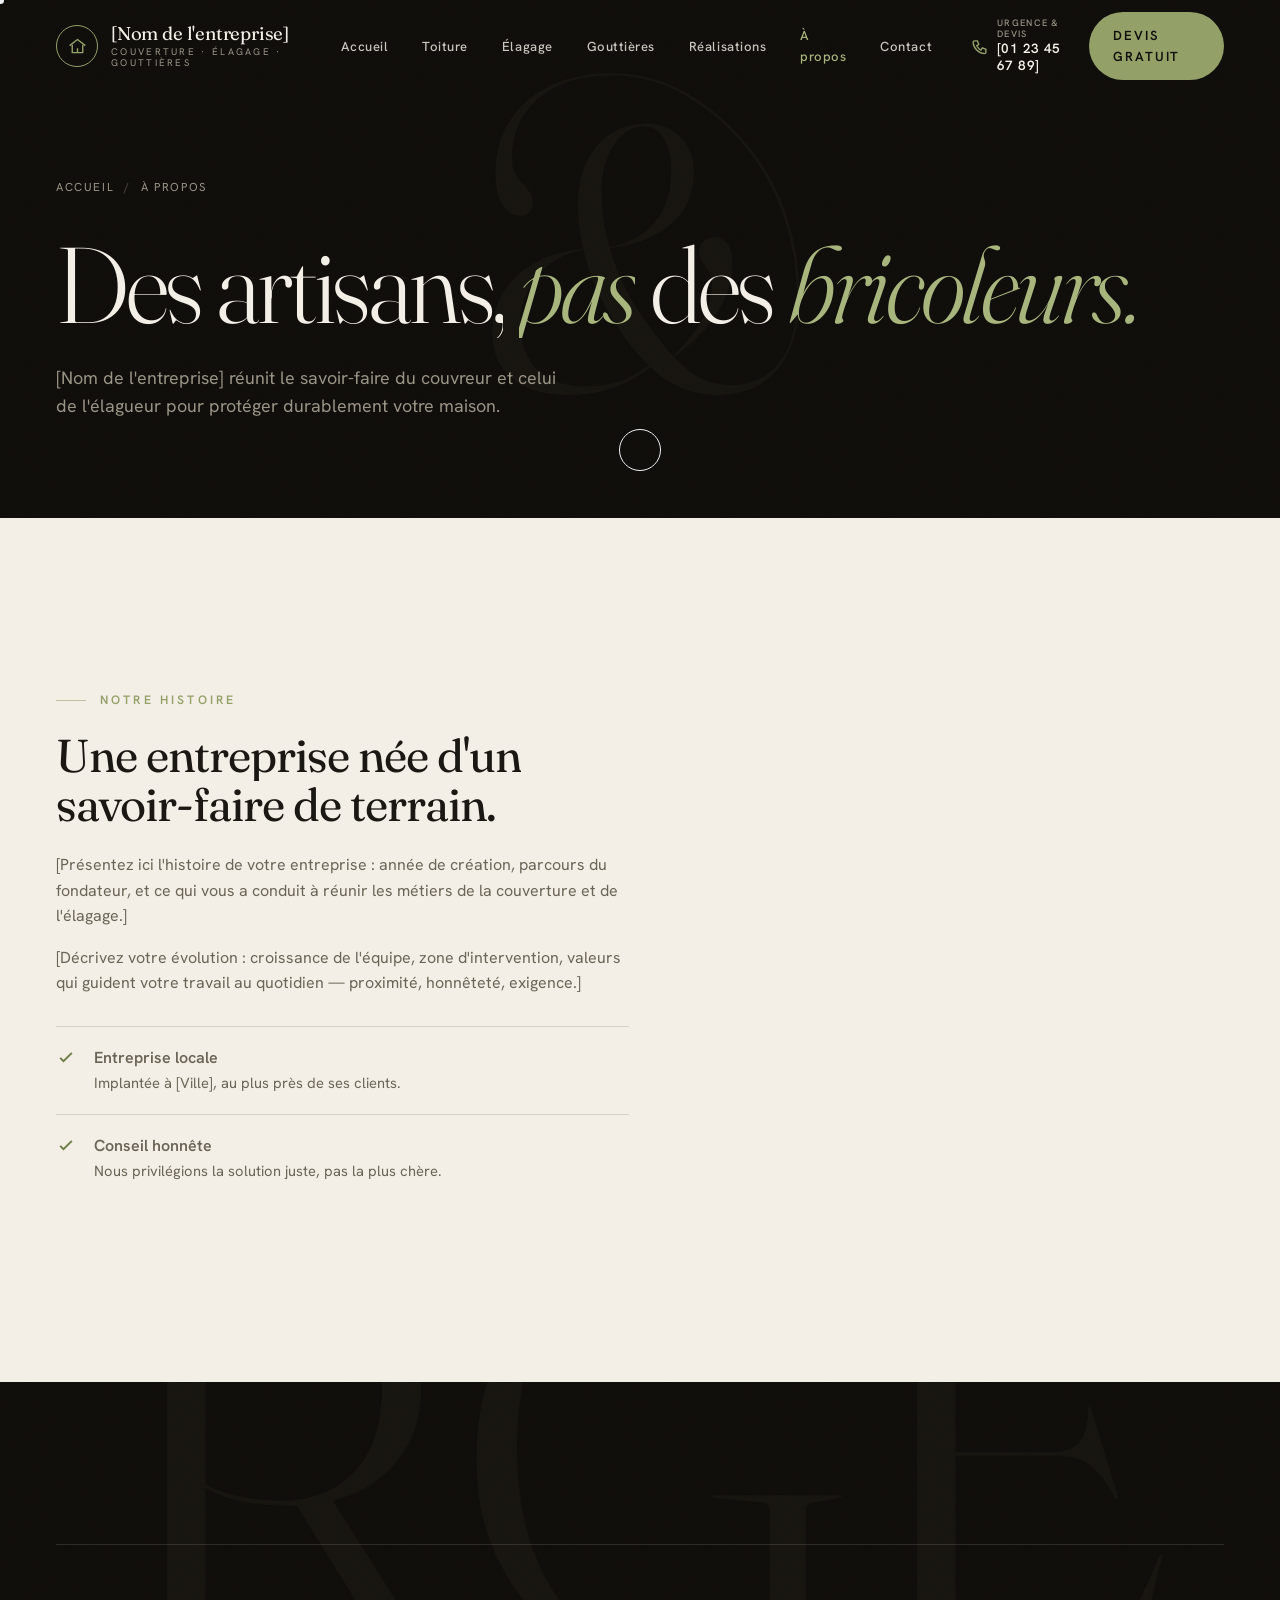
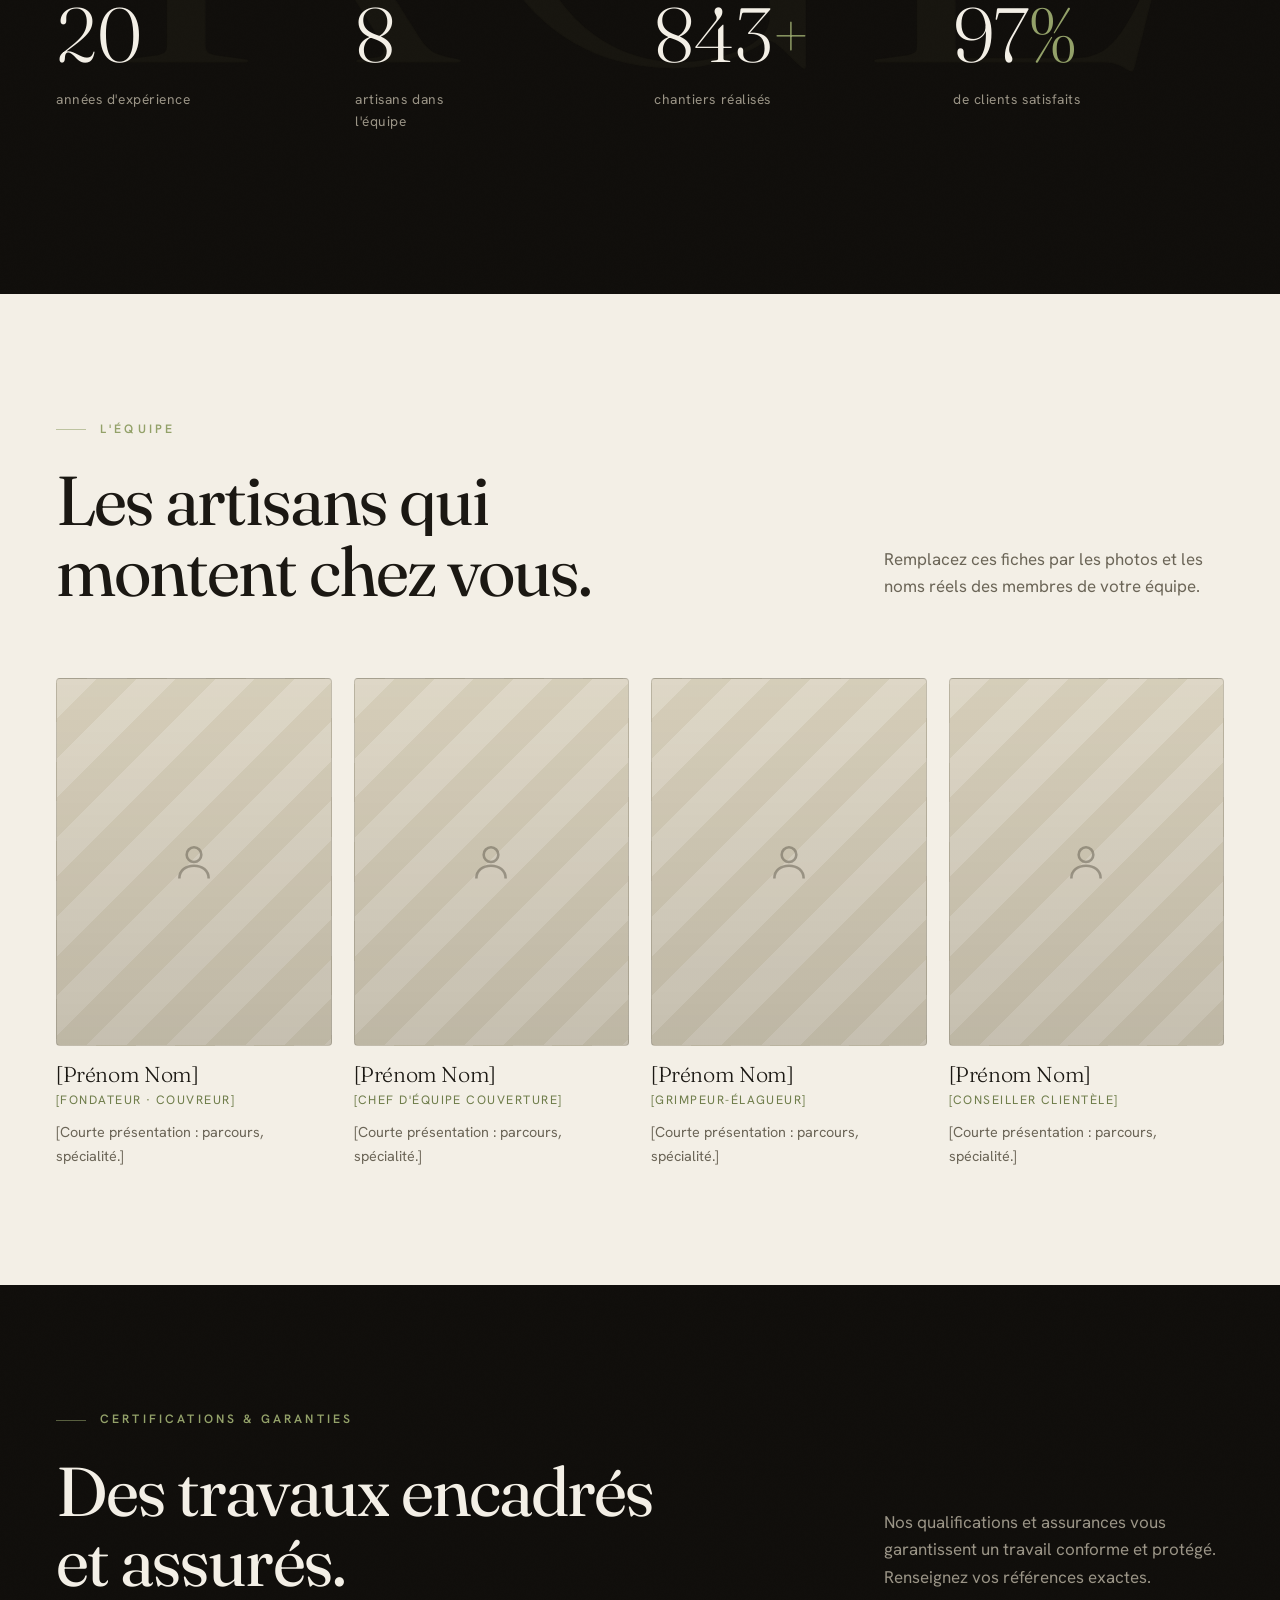
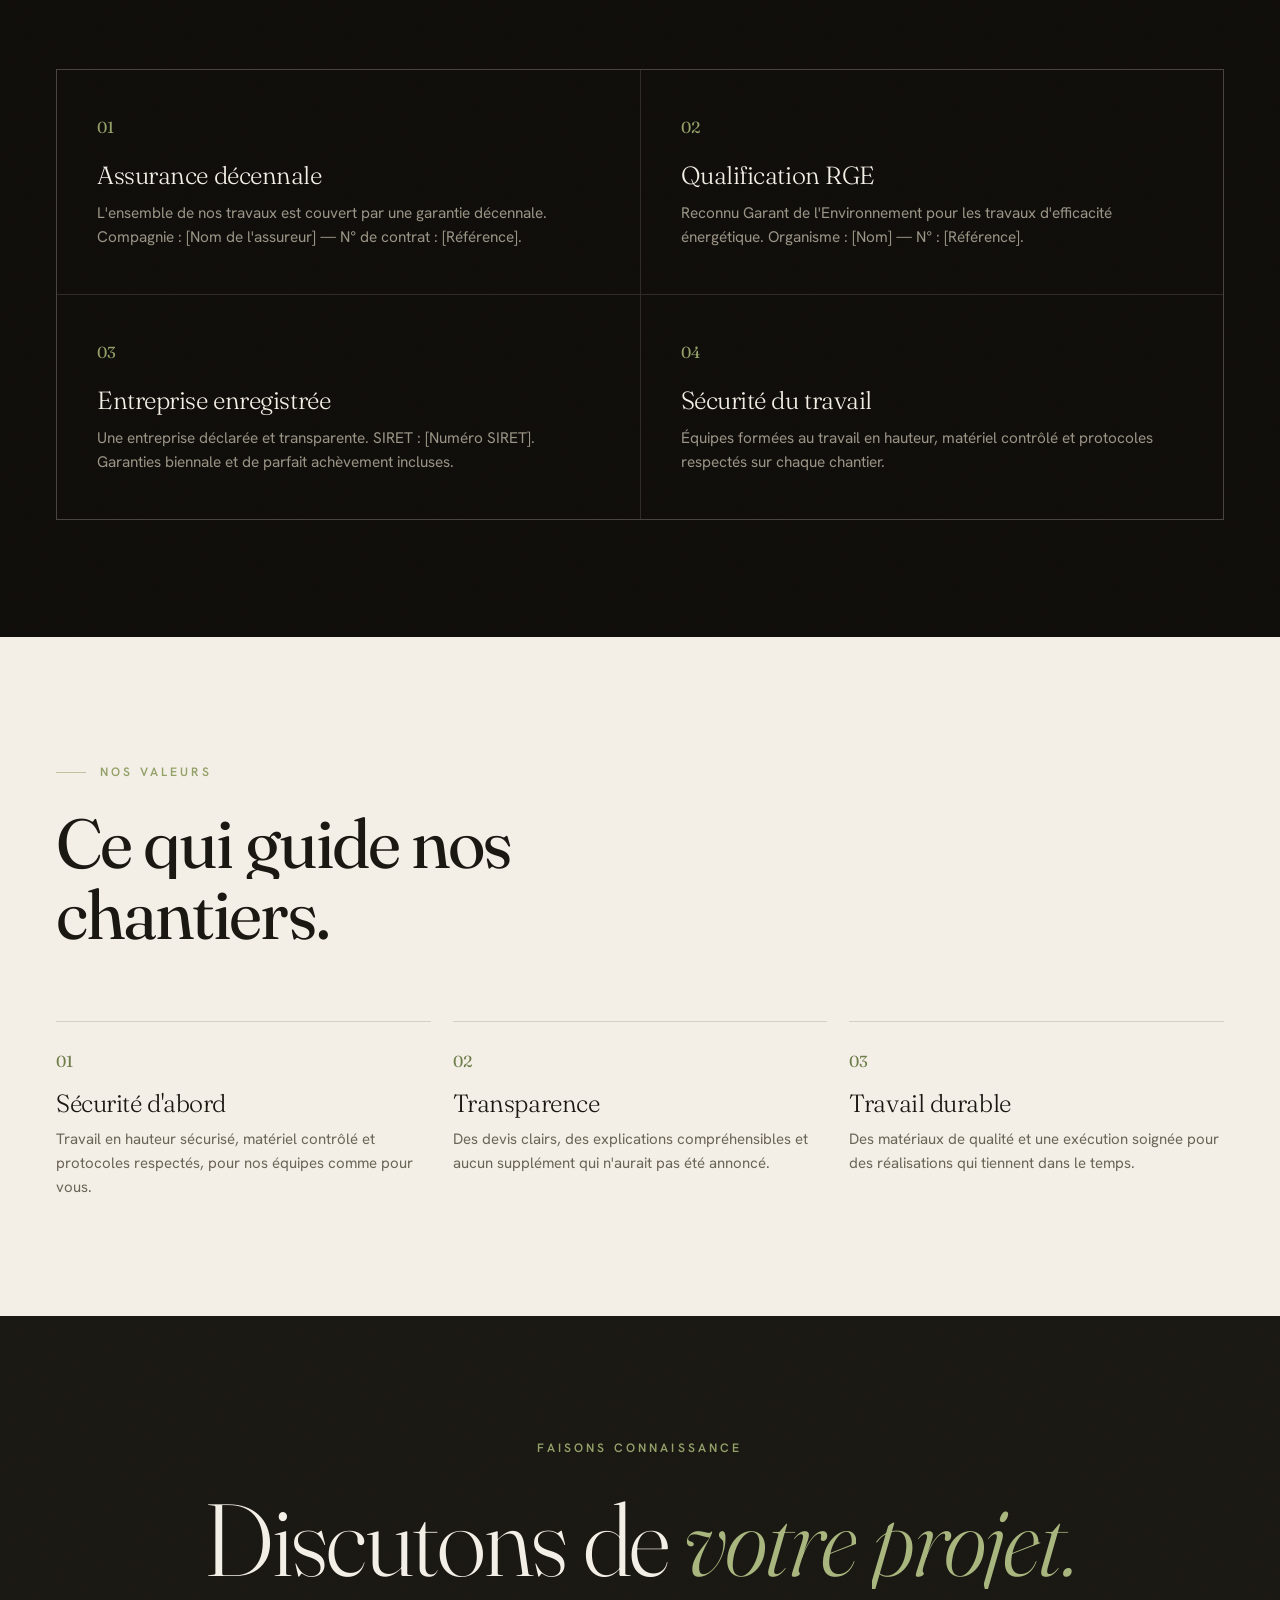
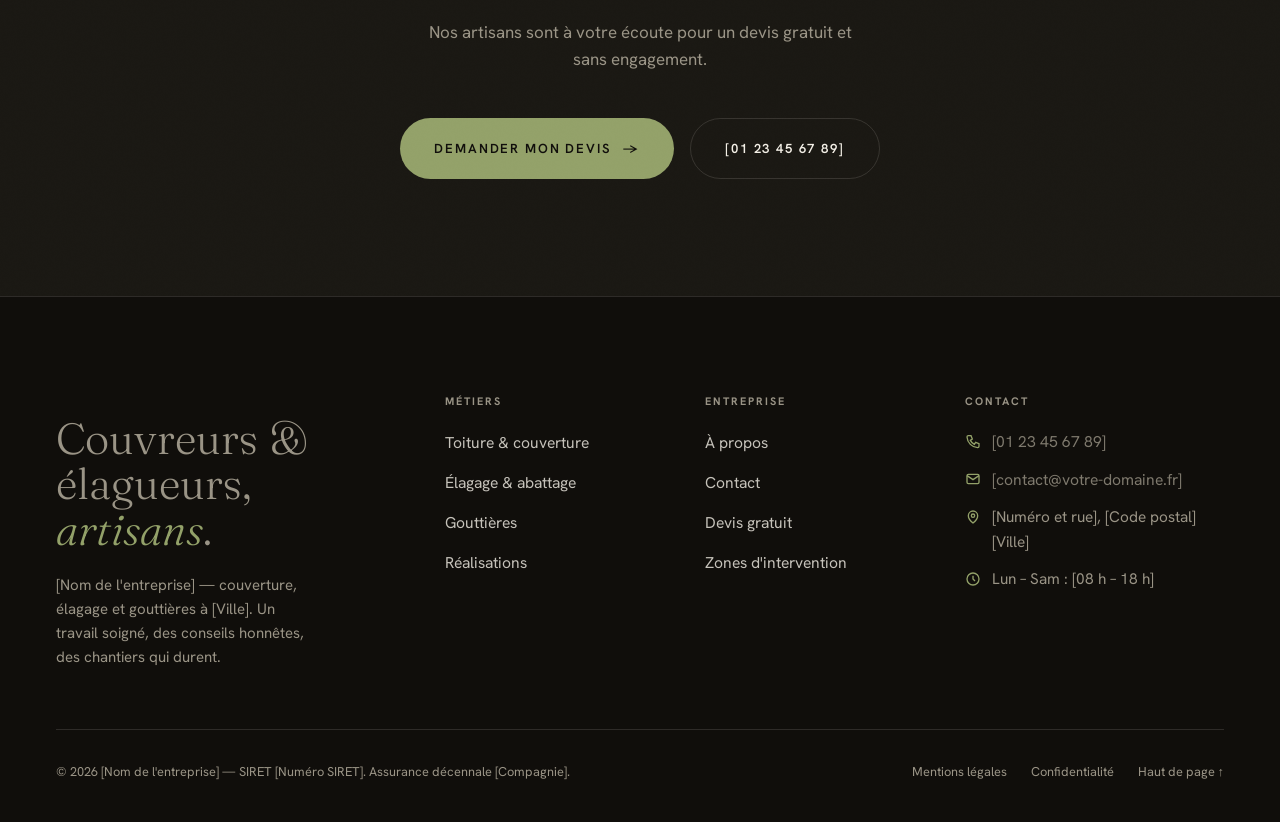
==== commit 888b874e: "Refonte premium : design éditorial sombre, animations natives Nouvelle direction artistique sur les " ====
--- a/a-propos.html
+++ b/a-propos.html
@@ -9,11 +9,11 @@
 <link rel="canonical" href="https://www.[votre-domaine].fr/a-propos.html">
 <meta property="og:title" content="À propos — [Nom de l'entreprise]">
 <meta property="og:description" content="Notre histoire, notre équipe et nos certifications.">
-<meta name="theme-color" content="#2f5d3f">
+<meta name="theme-color" content="#100e0b">
 <link rel="icon" href="favicon.svg" type="image/svg+xml">
 <link rel="preconnect" href="https://fonts.googleapis.com">
 <link rel="preconnect" href="https://fonts.gstatic.com" crossorigin>
-<link href="https://fonts.googleapis.com/css2?family=Fraunces:ital,opsz,wght@0,9..144,400;0,9..144,500;0,9..144,600;1,9..144,500&family=Inter:wght@400;500;600;700&display=swap" rel="stylesheet">
+<link href="https://fonts.googleapis.com/css2?family=Fraunces:ital,opsz,wght@0,9..144,300;0,9..144,400;0,9..144,500;1,9..144,300;1,9..144,400&family=Hanken+Grotesk:wght@400;500;600;700&display=swap" rel="stylesheet">
 <link rel="stylesheet" href="assets/css/styles.css">
 <script type="application/ld+json">
 {
@@ -27,219 +27,175 @@
 </script>
 </head>
 <body>
-
-<header class="site-header" id="top">
-  <div class="topbar">
-    <div class="wrap topbar-inner">
-      <span class="topbar-item">
-        <svg viewBox="0 0 24 24" fill="none" stroke="currentColor" stroke-width="2"><circle cx="12" cy="12" r="9"/><path d="M12 7v5l3 3"/></svg>
-        Lun–Sam : [08 h – 18 h]
-      </span>
-      <span class="topbar-item">
-        <svg viewBox="0 0 24 24" fill="none" stroke="currentColor" stroke-width="2"><path d="M12 21s-7-5.5-7-11a7 7 0 0 1 14 0c0 5.5-7 11-7 11Z"/><circle cx="12" cy="10" r="2.5"/></svg>
-        Intervention à [Ville] et dans un rayon de [XX] km
-      </span>
-      <span class="topbar-spacer"></span>
-      <a class="topbar-phone" href="tel:+33000000000">
+<div class="cursor-dot" aria-hidden="true"></div>
+<div class="cursor-ring" aria-hidden="true"></div>
+
+<header class="site-header">
+  <div class="wrap wrap-wide header-inner">
+    <a class="brand" href="index.html" aria-label="Accueil — [Nom de l'entreprise]">
+      <span class="brand-mark"><svg viewBox="0 0 24 24" fill="none" stroke="currentColor" stroke-width="1.6" stroke-linejoin="round"><path d="M3 11 12 4l9 7"/><path d="M6 10v9h12v-9"/><path d="M12 19v-5"/></svg></span>
+      <span class="brand-name"><strong>[Nom de l'entreprise]</strong><small>Couverture · Élagage · Gouttières</small></span>
+    </a>
+    <nav class="nav-main" aria-label="Navigation principale">
+      <a href="index.html">Accueil</a>
+      <a href="toiture.html">Toiture</a>
+      <a href="elagage.html">Élagage</a>
+      <a href="gouttieres.html">Gouttières</a>
+      <a href="realisations.html">Réalisations</a>
+      <a href="a-propos.html" class="current" aria-current="page">À propos</a>
+      <a href="contact.html">Contact</a>
+    </nav>
+    <div class="header-side">
+      <a class="header-phone" href="tel:+33000000000">
         <svg viewBox="0 0 24 24" fill="none" stroke="currentColor" stroke-width="2"><path d="M5 4h4l2 5-3 2a14 14 0 0 0 6 6l2-3 5 2v4a2 2 0 0 1-2 2A17 17 0 0 1 3 6a2 2 0 0 1 2-2Z"/></svg>
-        [01 23 45 67 89]
+        <span class="num-wrap"><span class="pre">Urgence &amp; devis</span>[01 23 45 67 89]</span>
       </a>
-    </div>
-  </div>
-  <div class="navbar">
-    <div class="wrap navbar-inner">
-      <a class="brand" href="index.html" aria-label="Accueil — [Nom de l'entreprise]">
-        <span class="brand-mark">
-          <svg viewBox="0 0 24 24" fill="none" stroke="currentColor" stroke-width="2" stroke-linejoin="round"><path d="M3 11 12 4l9 7"/><path d="M6 10v9h12v-9"/><path d="M12 19v-5"/></svg>
-        </span>
-        <span class="brand-text">
-          <strong>[Nom de l'entreprise]</strong>
-          <small>Couverture · Élagage · Gouttières</small>
-        </span>
-      </a>
-      <nav class="main-nav" id="main-nav" aria-label="Navigation principale">
-        <a href="index.html">Accueil</a>
-        <a href="toiture.html">Toiture</a>
-        <a href="elagage.html">Élagage</a>
-        <a href="gouttieres.html">Gouttières</a>
-        <a href="realisations.html">Réalisations</a>
-        <a href="a-propos.html" class="is-active" aria-current="page">À propos</a>
-        <a href="contact.html">Contact</a>
-        <a href="contact.html#devis" class="btn btn-accent nav-cta">Devis gratuit</a>
-      </nav>
-      <a class="nav-phone-mobile" href="tel:+33000000000" aria-label="Appeler [Nom de l'entreprise]">
-        <svg viewBox="0 0 24 24" fill="none" stroke="currentColor" stroke-width="2"><path d="M5 4h4l2 5-3 2a14 14 0 0 0 6 6l2-3 5 2v4a2 2 0 0 1-2 2A17 17 0 0 1 3 6a2 2 0 0 1 2-2Z"/></svg>
-      </a>
-      <button class="hamburger" id="hamburger" aria-label="Ouvrir le menu" aria-expanded="false" aria-controls="main-nav">
-        <span></span><span></span><span></span>
-      </button>
+      <a href="contact.html#devis" class="btn btn-moss header-cta" data-magnetic><span>Devis gratuit</span></a>
+      <button class="nav-toggle" aria-label="Ouvrir le menu" aria-expanded="false"><span></span><span></span><span></span></button>
     </div>
   </div>
 </header>
+<div class="nav-overlay" aria-hidden="true">
+  <nav class="nav-overlay-links" aria-label="Navigation">
+    <a href="index.html"><span class="idx">01</span>Accueil</a>
+    <a href="toiture.html"><span class="idx">02</span>Toiture</a>
+    <a href="elagage.html"><span class="idx">03</span>Élagage</a>
+    <a href="gouttieres.html"><span class="idx">04</span>Gouttières</a>
+    <a href="realisations.html"><span class="idx">05</span>Réalisations</a>
+    <a href="a-propos.html"><span class="idx">06</span>À propos</a>
+    <a href="contact.html"><span class="idx">07</span>Contact</a>
+  </nav>
+  <div class="nav-overlay-foot">
+    <a href="tel:+33000000000"><span class="lbl">Téléphone</span>[01 23 45 67 89]</a>
+    <a href="mailto:[contact@votre-domaine.fr]"><span class="lbl">E-mail</span>[contact@votre-domaine.fr]</a>
+    <a href="contact.html#devis"><span class="lbl">Un projet ?</span>Demander un devis</a>
+  </div>
+</div>
 
 <main>
 
-<section class="page-hero">
-  <div class="wrap">
-    <nav class="breadcrumb" aria-label="Fil d'Ariane">
-      <a href="index.html">Accueil</a> <span>›</span> <span>À propos</span>
-    </nav>
-    <h1>Des artisans passionnés au service de votre habitat</h1>
-    <p class="lead">[Nom de l'entreprise] réunit le savoir-faire du couvreur et celui de l'élagueur pour protéger durablement votre maison.</p>
-  </div>
-</section>
-
-<section class="section">
-  <div class="wrap media-row">
-    <div class="media-text reveal">
-      <span class="eyebrow">Notre histoire</span>
-      <h2>Une entreprise née d'un savoir-faire de terrain</h2>
-      <p>[Présentez ici l'histoire de votre entreprise : année de création, parcours du fondateur, raisons qui vous ont conduit à réunir les métiers de la couverture et de l'élagage.]</p>
-      <p>[Décrivez votre évolution : croissance de l'équipe, zone d'intervention, valeurs qui guident votre travail au quotidien — proximité, honnêteté, exigence.]</p>
+<section class="page-hero bg-noir grain">
+  <div class="px-bg" data-parallax="0.1" aria-hidden="true">&amp;</div>
+  <div class="wrap wrap-wide px-inner">
+    <div class="crumb"><a href="index.html">Accueil</a><span class="sep">/</span><span>À propos</span></div>
+    <h1 class="display" data-split>Des artisans, *pas des bricoleurs.*</h1>
+    <p class="ph-lead lead" data-reveal data-delay="2">[Nom de l'entreprise] réunit le savoir-faire du couvreur et celui de l'élagueur pour protéger durablement votre maison.</p>
+  </div>
+</section>
+
+<section class="section bg-cream pt0" style="padding-top:clamp(72px,11vh,140px)">
+  <div class="wrap wrap-wide split">
+    <div class="split-text">
+      <span class="over accent" data-reveal>Notre histoire</span>
+      <h2 class="h-lg" data-split data-delay="1" style="margin-top:22px">Une entreprise née d'un savoir-faire de terrain.</h2>
+      <p class="mut" data-reveal data-delay="2">[Présentez ici l'histoire de votre entreprise : année de création, parcours du fondateur, et ce qui vous a conduit à réunir les métiers de la couverture et de l'élagage.]</p>
+      <p class="mut" data-reveal data-delay="2">[Décrivez votre évolution : croissance de l'équipe, zone d'intervention, valeurs qui guident votre travail au quotidien — proximité, honnêteté, exigence.]</p>
       <ul class="checklist">
-        <li><span class="ck"><svg viewBox="0 0 24 24" fill="none" stroke="currentColor" stroke-width="3"><path d="m5 13 4 4L19 7"/></svg></span>
-          <div><strong>Entreprise locale</strong><span>Implantée à [Ville], proche de ses clients.</span></div></li>
-        <li><span class="ck"><svg viewBox="0 0 24 24" fill="none" stroke="currentColor" stroke-width="3"><path d="m5 13 4 4L19 7"/></svg></span>
-          <div><strong>Conseil honnête</strong><span>Nous privilégions la solution juste, pas la plus chère.</span></div></li>
+        <li data-reveal><span class="ck"><svg viewBox="0 0 24 24" fill="none" stroke="currentColor" stroke-width="2.4"><path d="m5 13 4 4L19 7"/></svg></span><span><strong>Entreprise locale</strong><span>Implantée à [Ville], au plus près de ses clients.</span></span></li>
+        <li data-reveal data-delay="1"><span class="ck"><svg viewBox="0 0 24 24" fill="none" stroke="currentColor" stroke-width="2.4"><path d="m5 13 4 4L19 7"/></svg></span><span><strong>Conseil honnête</strong><span>Nous privilégions la solution juste, pas la plus chère.</span></span></li>
       </ul>
     </div>
-    <div class="reveal reveal-d1">
-      <div class="ph" style="min-height:380px">
-        <span class="ph-tag">
-          <svg viewBox="0 0 24 24" fill="none" stroke="currentColor" stroke-width="2"><rect x="3" y="5" width="18" height="14" rx="2"/><circle cx="9" cy="11" r="2.5"/><path d="m3 17 5-4 4 3 4-4 5 4"/></svg>
-          [PHOTO À REMPLACER]
-        </span>
-        <small>Conseil : portrait du dirigeant ou photo de l'atelier</small>
-      </div>
-    </div>
-  </div>
-</section>
-
-<section class="section section--ink section--tight">
-  <div class="wrap">
-    <div class="stats">
-      <div class="stat reveal"><div class="stat-num" data-target="20" data-suffix="">[XX]</div><div class="stat-label">ans d'expérience</div></div>
-      <div class="stat reveal reveal-d1"><div class="stat-num" data-target="8" data-suffix="">[X]</div><div class="stat-label">artisans dans l'équipe</div></div>
-      <div class="stat reveal reveal-d2"><div class="stat-num" data-target="850" data-suffix="+">[XXX]+</div><div class="stat-label">chantiers réalisés</div></div>
-      <div class="stat reveal reveal-d3"><div class="stat-num" data-target="98" data-suffix="%">[XX]%</div><div class="stat-label">clients satisfaits</div></div>
-    </div>
-  </div>
-</section>
-
-<section class="section">
-  <div class="wrap">
-    <div class="section-head center reveal">
-      <span class="eyebrow">Notre équipe</span>
-      <h2>Les artisans qui interviennent chez vous</h2>
-      <p>Remplacez ces fiches par les photos et les noms réels des membres de votre équipe.</p>
-    </div>
-    <div class="grid grid-4">
-      <div class="team-card reveal">
-        <div class="team-photo"><svg viewBox="0 0 24 24" fill="none" stroke="currentColor" stroke-width="1.6"><circle cx="12" cy="8" r="4"/><path d="M4 21c0-4 3.6-7 8-7s8 3 8 7"/></svg></div>
-        <h3>[Prénom Nom]</h3>
-        <span class="role">[Fondateur · Couvreur]</span>
-        <p>[Courte présentation : parcours, spécialité.]</p>
-      </div>
-      <div class="team-card reveal reveal-d1">
-        <div class="team-photo"><svg viewBox="0 0 24 24" fill="none" stroke="currentColor" stroke-width="1.6"><circle cx="12" cy="8" r="4"/><path d="M4 21c0-4 3.6-7 8-7s8 3 8 7"/></svg></div>
-        <h3>[Prénom Nom]</h3>
-        <span class="role">[Chef d'équipe couverture]</span>
-        <p>[Courte présentation : parcours, spécialité.]</p>
-      </div>
-      <div class="team-card reveal reveal-d2">
-        <div class="team-photo"><svg viewBox="0 0 24 24" fill="none" stroke="currentColor" stroke-width="1.6"><circle cx="12" cy="8" r="4"/><path d="M4 21c0-4 3.6-7 8-7s8 3 8 7"/></svg></div>
-        <h3>[Prénom Nom]</h3>
-        <span class="role">[Grimpeur-élagueur]</span>
-        <p>[Courte présentation : parcours, spécialité.]</p>
-      </div>
-      <div class="team-card reveal reveal-d3">
-        <div class="team-photo"><svg viewBox="0 0 24 24" fill="none" stroke="currentColor" stroke-width="1.6"><circle cx="12" cy="8" r="4"/><path d="M4 21c0-4 3.6-7 8-7s8 3 8 7"/></svg></div>
-        <h3>[Prénom Nom]</h3>
-        <span class="role">[Conseiller clientèle]</span>
-        <p>[Courte présentation : parcours, spécialité.]</p>
-      </div>
-    </div>
-  </div>
-</section>
-
-<section class="section section--mist">
-  <div class="wrap">
-    <div class="section-head center reveal">
-      <span class="eyebrow">Certifications &amp; garanties</span>
-      <h2>Des travaux encadrés et assurés</h2>
-      <p>Nos qualifications et assurances vous garantissent un travail conforme et protégé. Renseignez ci-dessous vos références exactes.</p>
-    </div>
-    <div class="grid grid-3">
-      <article class="card svc-card reveal">
-        <span class="svc-ico"><svg viewBox="0 0 24 24" fill="none" stroke="currentColor" stroke-width="2"><path d="M12 3 4 6v6c0 5 3.5 8 8 9 4.5-1 8-4 8-9V6Z"/><path d="m9 12 2 2 4-4"/></svg></span>
-        <h3>Assurance décennale</h3>
-        <p>L'ensemble de nos travaux est couvert par une garantie décennale.</p>
-        <ul class="svc-list">
-          <li><svg viewBox="0 0 24 24" fill="none" stroke="currentColor" stroke-width="3"><path d="m5 13 4 4L19 7"/></svg> Compagnie : [Nom de l'assureur]</li>
-          <li><svg viewBox="0 0 24 24" fill="none" stroke="currentColor" stroke-width="3"><path d="m5 13 4 4L19 7"/></svg> N° de contrat : [Référence]</li>
-        </ul>
-      </article>
-      <article class="card svc-card reveal reveal-d1">
-        <span class="svc-ico"><svg viewBox="0 0 24 24" fill="none" stroke="currentColor" stroke-width="2"><path d="m12 3 2.5 5 5.5.8-4 3.9 1 5.5L12 21l-5-2.3 1-5.5-4-3.9 5.5-.8Z"/></svg></span>
-        <h3>Qualification RGE</h3>
-        <p>Reconnu Garant de l'Environnement pour les travaux d'efficacité énergétique.</p>
-        <ul class="svc-list">
-          <li><svg viewBox="0 0 24 24" fill="none" stroke="currentColor" stroke-width="3"><path d="m5 13 4 4L19 7"/></svg> Organisme : [Nom de l'organisme]</li>
-          <li><svg viewBox="0 0 24 24" fill="none" stroke="currentColor" stroke-width="3"><path d="m5 13 4 4L19 7"/></svg> N° de qualification : [Référence]</li>
-        </ul>
-      </article>
-      <article class="card svc-card reveal reveal-d2">
-        <span class="svc-ico"><svg viewBox="0 0 24 24" fill="none" stroke="currentColor" stroke-width="2"><rect x="4" y="4" width="16" height="16" rx="2"/><path d="M9 12h6M9 16h6M9 8h6"/></svg></span>
-        <h3>Entreprise enregistrée</h3>
-        <p>Une entreprise déclarée, transparente et en règle.</p>
-        <ul class="svc-list">
-          <li><svg viewBox="0 0 24 24" fill="none" stroke="currentColor" stroke-width="3"><path d="m5 13 4 4L19 7"/></svg> SIRET : [Numéro SIRET]</li>
-          <li><svg viewBox="0 0 24 24" fill="none" stroke="currentColor" stroke-width="3"><path d="m5 13 4 4L19 7"/></svg> Garantie biennale &amp; parfait achèvement</li>
-        </ul>
-      </article>
-    </div>
-  </div>
-</section>
-
-<section class="section">
-  <div class="wrap">
-    <div class="section-head center reveal">
-      <span class="eyebrow">Nos valeurs</span>
-      <h2>Ce qui guide chacun de nos chantiers</h2>
-    </div>
-    <div class="grid grid-3">
-      <article class="card reveal">
-        <div class="card-num">1</div>
-        <h3>Sécurité avant tout</h3>
-        <p>Travail en hauteur sécurisé, matériel contrôlé et protocoles respectés pour nos équipes comme pour vous.</p>
-      </article>
-      <article class="card reveal reveal-d1">
-        <div class="card-num">2</div>
-        <h3>Transparence</h3>
-        <p>Des devis clairs, des explications compréhensibles et aucun supplément non annoncé.</p>
-      </article>
-      <article class="card reveal reveal-d2">
-        <div class="card-num">3</div>
-        <h3>Travail durable</h3>
-        <p>Des matériaux de qualité et une exécution soignée pour des réalisations qui tiennent dans le temps.</p>
-      </article>
-    </div>
-  </div>
-</section>
-
-<section class="section section--tight">
-  <div class="wrap">
-    <div class="cta-band reveal">
-      <div class="cta-band-inner">
-        <div>
-          <h2>Discutons de votre projet</h2>
-          <p>Nos artisans sont à votre écoute pour un devis gratuit et sans engagement.</p>
-        </div>
-        <div class="cta-actions">
-          <a href="contact.html#devis" class="btn btn-light btn-lg">Demander mon devis</a>
-          <a href="tel:+33000000000" class="btn btn-outline-light btn-lg">Nous appeler</a>
-        </div>
-      </div>
+    <div class="split-media" data-reveal="clip">
+      <div class="media-frame"><span class="photo-tag">[ PHOTO À REMPLACER ]<br>portrait du dirigeant ou de l'atelier</span></div>
+    </div>
+  </div>
+</section>
+
+<section class="px-section bg-noir grain">
+  <div class="px-bg" data-parallax="0.12" aria-hidden="true">RGE</div>
+  <div class="wrap wrap-wide px-inner">
+    <div class="stats-row">
+      <div class="stat" data-reveal><div class="stat-n"><span data-count="20">0</span></div><div class="stat-l">années d'expérience</div></div>
+      <div class="stat" data-reveal data-delay="1"><div class="stat-n"><span data-count="8">0</span></div><div class="stat-l">artisans dans l'équipe</div></div>
+      <div class="stat" data-reveal data-delay="2"><div class="stat-n"><span data-count="850">0</span><span class="u">+</span></div><div class="stat-l">chantiers réalisés</div></div>
+      <div class="stat" data-reveal data-delay="3"><div class="stat-n"><span data-count="98">0</span><span class="u">%</span></div><div class="stat-l">de clients satisfaits</div></div>
+    </div>
+  </div>
+</section>
+
+<section class="section bg-cream">
+  <div class="wrap wrap-wide">
+    <div class="sec-head">
+      <div class="st-left">
+        <span class="over accent" data-reveal>L'équipe</span>
+        <h2 class="h-xl" data-split data-delay="1">Les artisans qui montent chez vous.</h2>
+      </div>
+      <p class="st-right mut" data-reveal data-delay="2">Remplacez ces fiches par les photos et les noms réels des membres de votre équipe.</p>
+    </div>
+    <div class="team-grid">
+      <div class="team" data-reveal>
+        <div class="t-photo"><svg viewBox="0 0 24 24" fill="none" stroke="currentColor" stroke-width="1.4"><circle cx="12" cy="8" r="4"/><path d="M4 21c0-4.4 3.6-7 8-7s8 2.6 8 7"/></svg></div>
+        <h3>[Prénom Nom]</h3><div class="role">[Fondateur · Couvreur]</div>
+        <p>[Courte présentation : parcours, spécialité.]</p>
+      </div>
+      <div class="team" data-reveal data-delay="1">
+        <div class="t-photo"><svg viewBox="0 0 24 24" fill="none" stroke="currentColor" stroke-width="1.4"><circle cx="12" cy="8" r="4"/><path d="M4 21c0-4.4 3.6-7 8-7s8 2.6 8 7"/></svg></div>
+        <h3>[Prénom Nom]</h3><div class="role">[Chef d'équipe couverture]</div>
+        <p>[Courte présentation : parcours, spécialité.]</p>
+      </div>
+      <div class="team" data-reveal data-delay="2">
+        <div class="t-photo"><svg viewBox="0 0 24 24" fill="none" stroke="currentColor" stroke-width="1.4"><circle cx="12" cy="8" r="4"/><path d="M4 21c0-4.4 3.6-7 8-7s8 2.6 8 7"/></svg></div>
+        <h3>[Prénom Nom]</h3><div class="role">[Grimpeur-élagueur]</div>
+        <p>[Courte présentation : parcours, spécialité.]</p>
+      </div>
+      <div class="team" data-reveal data-delay="3">
+        <div class="t-photo"><svg viewBox="0 0 24 24" fill="none" stroke="currentColor" stroke-width="1.4"><circle cx="12" cy="8" r="4"/><path d="M4 21c0-4.4 3.6-7 8-7s8 2.6 8 7"/></svg></div>
+        <h3>[Prénom Nom]</h3><div class="role">[Conseiller clientèle]</div>
+        <p>[Courte présentation : parcours, spécialité.]</p>
+      </div>
+    </div>
+  </div>
+</section>
+
+<section class="section bg-noir grain">
+  <div class="wrap wrap-wide">
+    <div class="sec-head">
+      <div class="st-left">
+        <span class="over accent" data-reveal>Certifications &amp; garanties</span>
+        <h2 class="h-xl" data-split data-delay="1">Des travaux encadrés et assurés.</h2>
+      </div>
+      <p class="st-right mut" data-reveal data-delay="2">Nos qualifications et assurances vous garantissent un travail conforme et protégé. Renseignez vos références exactes.</p>
+    </div>
+    <div class="detail-grid">
+      <article class="detail" data-reveal>
+        <span class="d-num">01</span><h3>Assurance décennale</h3>
+        <p>L'ensemble de nos travaux est couvert par une garantie décennale. Compagnie : [Nom de l'assureur] — N° de contrat : [Référence].</p>
+      </article>
+      <article class="detail" data-reveal data-delay="1">
+        <span class="d-num">02</span><h3>Qualification RGE</h3>
+        <p>Reconnu Garant de l'Environnement pour les travaux d'efficacité énergétique. Organisme : [Nom] — N° : [Référence].</p>
+      </article>
+      <article class="detail" data-reveal>
+        <span class="d-num">03</span><h3>Entreprise enregistrée</h3>
+        <p>Une entreprise déclarée et transparente. SIRET : [Numéro SIRET]. Garanties biennale et de parfait achèvement incluses.</p>
+      </article>
+      <article class="detail" data-reveal data-delay="1">
+        <span class="d-num">04</span><h3>Sécurité du travail</h3>
+        <p>Équipes formées au travail en hauteur, matériel contrôlé et protocoles respectés sur chaque chantier.</p>
+      </article>
+    </div>
+  </div>
+</section>
+
+<section class="section bg-cream">
+  <div class="wrap wrap-wide">
+    <div class="sec-head"><div class="st-left"><span class="over accent" data-reveal>Nos valeurs</span><h2 class="h-xl" data-split data-delay="1">Ce qui guide nos chantiers.</h2></div></div>
+    <div class="values">
+      <div class="value" data-reveal><span class="v-num">01</span><h3>Sécurité d'abord</h3><p>Travail en hauteur sécurisé, matériel contrôlé et protocoles respectés, pour nos équipes comme pour vous.</p></div>
+      <div class="value" data-reveal data-delay="1"><span class="v-num">02</span><h3>Transparence</h3><p>Des devis clairs, des explications compréhensibles et aucun supplément qui n'aurait pas été annoncé.</p></div>
+      <div class="value" data-reveal data-delay="2"><span class="v-num">03</span><h3>Travail durable</h3><p>Des matériaux de qualité et une exécution soignée pour des réalisations qui tiennent dans le temps.</p></div>
+    </div>
+  </div>
+</section>
+
+<section class="section bg-noir2 grain">
+  <div class="wrap cta">
+    <span class="over accent solo" data-reveal>Faisons connaissance</span>
+    <h2 class="cta-title" data-split data-delay="1">Discutons de *votre projet.*</h2>
+    <p data-reveal data-delay="2">Nos artisans sont à votre écoute pour un devis gratuit et sans engagement.</p>
+    <div class="cta-actions" data-reveal data-delay="2">
+      <a href="contact.html#devis" class="btn btn-moss" data-magnetic><span>Demander mon devis</span><span class="ar">→</span></a>
+      <a href="tel:+33000000000" class="btn btn-line-l"><span>[01 23 45 67 89]</span></a>
     </div>
   </div>
 </section>
@@ -247,69 +203,41 @@
 </main>
 
 <footer class="site-footer">
-  <div class="wrap">
-    <div class="footer-grid">
+  <div class="wrap wrap-wide">
+    <div class="footer-top">
       <div class="footer-brand">
-        <a class="brand" href="index.html">
-          <span class="brand-mark">
-            <svg viewBox="0 0 24 24" fill="none" stroke="currentColor" stroke-width="2" stroke-linejoin="round"><path d="M3 11 12 4l9 7"/><path d="M6 10v9h12v-9"/><path d="M12 19v-5"/></svg>
-          </span>
-          <span class="brand-text">
-            <strong>[Nom de l'entreprise]</strong>
-            <small>Couverture · Élagage · Gouttières</small>
-          </span>
-        </a>
-        <p>Artisans couvreurs et élagueurs à [Ville]. Nous protégeons votre habitat avec un travail soigné et des conseils honnêtes.</p>
-        <div class="footer-badges">
-          <span>Assurance décennale</span>
-          <span>Qualification RGE</span>
-          <span>[XX] ans d'expérience</span>
-        </div>
-      </div>
-      <div class="footer-col">
-        <h4>Nos services</h4>
-        <ul>
-          <li><a href="toiture.html">Toiture &amp; couverture</a></li>
-          <li><a href="elagage.html">Élagage &amp; abattage</a></li>
-          <li><a href="gouttieres.html">Gouttières</a></li>
-          <li><a href="realisations.html">Réalisations</a></li>
-        </ul>
-      </div>
-      <div class="footer-col">
-        <h4>Entreprise</h4>
-        <ul>
-          <li><a href="a-propos.html">À propos</a></li>
-          <li><a href="contact.html">Contact</a></li>
-          <li><a href="contact.html#devis">Devis gratuit</a></li>
-          <li><a href="contact.html#zones">Zones d'intervention</a></li>
-        </ul>
-      </div>
-      <div class="footer-col">
-        <h4>Contact</h4>
-        <ul class="footer-contact">
-          <li><svg viewBox="0 0 24 24" fill="none" stroke="currentColor" stroke-width="2"><path d="M5 4h4l2 5-3 2a14 14 0 0 0 6 6l2-3 5 2v4a2 2 0 0 1-2 2A17 17 0 0 1 3 6a2 2 0 0 1 2-2Z"/></svg> <a href="tel:+33000000000">[01 23 45 67 89]</a></li>
-          <li><svg viewBox="0 0 24 24" fill="none" stroke="currentColor" stroke-width="2"><rect x="3" y="5" width="18" height="14" rx="2"/><path d="m3 7 9 6 9-6"/></svg> <a href="mailto:[contact@votre-domaine.fr]">[contact@votre-domaine.fr]</a></li>
-          <li><svg viewBox="0 0 24 24" fill="none" stroke="currentColor" stroke-width="2"><path d="M12 21s-7-5.5-7-11a7 7 0 0 1 14 0c0 5.5-7 11-7 11Z"/><circle cx="12" cy="10" r="2.5"/></svg> [Numéro et rue], [Code postal] [Ville]</li>
-          <li><svg viewBox="0 0 24 24" fill="none" stroke="currentColor" stroke-width="2"><circle cx="12" cy="12" r="9"/><path d="M12 7v5l3 3"/></svg> Lun–Sam : [08 h – 18 h]</li>
-        </ul>
-      </div>
+        <p class="display-sm">Couvreurs &amp;<br>élagueurs, <em class="accent">artisans</em>.</p>
+        <p>[Nom de l'entreprise] — couverture, élagage et gouttières à [Ville]. Un travail soigné, des conseils honnêtes, des chantiers qui durent.</p>
+      </div>
+      <div class="footer-col"><h4>Métiers</h4><ul>
+        <li><a href="toiture.html">Toiture &amp; couverture</a></li>
+        <li><a href="elagage.html">Élagage &amp; abattage</a></li>
+        <li><a href="gouttieres.html">Gouttières</a></li>
+        <li><a href="realisations.html">Réalisations</a></li>
+      </ul></div>
+      <div class="footer-col"><h4>Entreprise</h4><ul>
+        <li><a href="a-propos.html">À propos</a></li>
+        <li><a href="contact.html">Contact</a></li>
+        <li><a href="contact.html#devis">Devis gratuit</a></li>
+        <li><a href="contact.html#zones">Zones d'intervention</a></li>
+      </ul></div>
+      <div class="footer-col"><h4>Contact</h4><ul class="footer-contact">
+        <li><svg viewBox="0 0 24 24" fill="none" stroke="currentColor" stroke-width="2"><path d="M5 4h4l2 5-3 2a14 14 0 0 0 6 6l2-3 5 2v4a2 2 0 0 1-2 2A17 17 0 0 1 3 6a2 2 0 0 1 2-2Z"/></svg> <a href="tel:+33000000000">[01 23 45 67 89]</a></li>
+        <li><svg viewBox="0 0 24 24" fill="none" stroke="currentColor" stroke-width="2"><rect x="3" y="5" width="18" height="14" rx="2"/><path d="m3 7 9 6 9-6"/></svg> <a href="mailto:[contact@votre-domaine.fr]">[contact@votre-domaine.fr]</a></li>
+        <li><svg viewBox="0 0 24 24" fill="none" stroke="currentColor" stroke-width="2"><path d="M12 21s-7-5.5-7-11a7 7 0 0 1 14 0c0 5.5-7 11-7 11Z"/><circle cx="12" cy="10" r="2.5"/></svg> [Numéro et rue], [Code postal] [Ville]</li>
+        <li><svg viewBox="0 0 24 24" fill="none" stroke="currentColor" stroke-width="2"><circle cx="12" cy="12" r="9"/><path d="M12 7v5l3 3"/></svg> Lun – Sam : [08 h – 18 h]</li>
+      </ul></div>
     </div>
     <div class="footer-bottom">
-      <span>© <span id="year">2026</span> [Nom de l'entreprise] — SIRET [Numéro SIRET]. Tous droits réservés.</span>
-      <span class="legal-links">
-        <a href="contact.html">Mentions légales</a>
-        <a href="contact.html">Politique de confidentialité</a>
-      </span>
+      <span>© <span id="year">2026</span> [Nom de l'entreprise] — SIRET [Numéro SIRET]. Assurance décennale [Compagnie].</span>
+      <span class="legal"><a href="contact.html">Mentions légales</a><a href="contact.html">Confidentialité</a><a href="#top">Haut de page ↑</a></span>
     </div>
   </div>
 </footer>
 
-<div class="mobile-bar">
-  <a href="tel:+33000000000" class="btn btn-ghost">
-    <svg viewBox="0 0 24 24" fill="none" stroke="currentColor" stroke-width="2"><path d="M5 4h4l2 5-3 2a14 14 0 0 0 6 6l2-3 5 2v4a2 2 0 0 1-2 2A17 17 0 0 1 3 6a2 2 0 0 1 2-2Z"/></svg>
-    Appeler
-  </a>
-  <a href="contact.html#devis" class="btn btn-accent">Devis gratuit</a>
+<div class="m-bar">
+  <a href="tel:+33000000000" class="btn btn-line-l"><span>Appeler</span></a>
+  <a href="contact.html#devis" class="btn btn-moss"><span>Devis gratuit</span></a>
 </div>
 
 <script src="assets/js/main.js"></script>
--- a/assets/css/styles.css
+++ b/assets/css/styles.css
@@ -1,569 +1,791 @@
 /* =========================================================
    [Nom de l'entreprise] — Couverture · Élagage · Gouttières
-   Système de design
+   Design system — édition premium
    ========================================================= */
 
 :root {
-  --ink:        #1c211e;
-  --anthracite: #2c322f;
-  --slate:      #5b635e;
-  --muted:      #7b837d;
-  --paper:      #ffffff;
-  --mist:       #f4f5f2;
-  --mist-2:     #eceee9;
-  --line:       #e2e4df;
-
-  --accent:      #2f5d3f;
-  --accent-dark: #234630;
-  --accent-soft: #e8efe9;
-  --accent-ink:  #1d3a28;
-  --clay:        #b9603b;
-
-  --shadow-sm: 0 1px 2px rgba(28,33,30,.06), 0 2px 6px rgba(28,33,30,.05);
-  --shadow-md: 0 6px 18px rgba(28,33,30,.08), 0 2px 6px rgba(28,33,30,.05);
-  --shadow-lg: 0 22px 48px rgba(28,33,30,.14);
-
-  --radius:    16px;
-  --radius-sm: 10px;
-  --wrap:      1200px;
-
-  --serif: "Fraunces", "Iowan Old Style", Georgia, "Times New Roman", serif;
-  --sans:  "Inter", -apple-system, BlinkMacSystemFont, "Segoe UI", Roboto, Helvetica, Arial, sans-serif;
+  --noir:    #100e0b;
+  --noir-2:  #1a1813;
+  --noir-3:  #232019;
+  --cream:   #f3efe6;
+  --cream-2: #e9e3d4;
+  --bone:    #ece6d8;
+  --ink:     #1b1813;
+  --moss:    #93a169;
+  --moss-br: #a8b67e;
+  --moss-d:  #6f7d4b;
+  --mut-d:   #9a9486;
+  --mut-l:   #6b6557;
+  --line-d:  rgba(243,239,230,.13);
+  --line-l:  rgba(27,24,19,.14);
+
+  --serif: "Fraunces", "Iowan Old Style", Georgia, serif;
+  --sans:  "Hanken Grotesk", -apple-system, BlinkMacSystemFont, "Segoe UI", sans-serif;
+
+  --ease:  cubic-bezier(.22,.61,.36,1);
+  --ease-2: cubic-bezier(.65,.05,.36,1);
+  --pad:   clamp(22px, 5vw, 56px);
+  --wrap:  1340px;
 }
 
 /* ---------- Reset ---------- */
 *, *::before, *::after { box-sizing: border-box; }
 * { margin: 0; }
-html { scroll-behavior: smooth; -webkit-text-size-adjust: 100%; }
+html { -webkit-text-size-adjust: 100%; }
 body {
   font-family: var(--sans);
-  color: var(--ink);
-  background: var(--paper);
-  line-height: 1.65;
+  background: var(--noir);
+  color: var(--cream);
+  line-height: 1.6;
   font-size: 17px;
+  font-weight: 400;
   -webkit-font-smoothing: antialiased;
   text-rendering: optimizeLegibility;
+  overflow-x: hidden;
 }
 img, svg { display: block; max-width: 100%; }
 a { color: inherit; text-decoration: none; }
 ul { list-style: none; padding: 0; }
-button { font: inherit; cursor: pointer; border: 0; background: none; }
-:focus-visible { outline: 3px solid var(--accent); outline-offset: 2px; border-radius: 4px; }
+button { font: inherit; color: inherit; cursor: pointer; border: 0; background: none; }
+input, select, textarea { font: inherit; }
+::selection { background: var(--moss); color: var(--noir); }
+:focus-visible { outline: 2px solid var(--moss); outline-offset: 3px; }
+
+/* ---------- Custom cursor ---------- */
+.cursor-dot, .cursor-ring {
+  position: fixed; top: 0; left: 0; z-index: 9999;
+  pointer-events: none; border-radius: 50%;
+  mix-blend-mode: difference;
+  opacity: 0; transition: opacity .3s ease;
+}
+.cursor-dot  { width: 7px; height: 7px; background: #fff; margin: -3.5px 0 0 -3.5px; }
+.cursor-ring {
+  width: 42px; height: 42px; margin: -21px 0 0 -21px;
+  border: 1px solid #fff;
+  transition: opacity .3s ease, width .28s var(--ease), height .28s var(--ease), margin .28s var(--ease);
+}
+.cursor-ring.is-hover { width: 74px; height: 74px; margin: -37px 0 0 -37px; }
+.cursor-ring.is-down  { width: 32px; height: 32px; margin: -16px 0 0 -16px; }
+@media (hover: hover) and (pointer: fine) {
+  body { cursor: none; }
+  a, button, .nav-toggle, [data-cursor] { cursor: none; }
+  input, textarea, select { cursor: auto; }
+  .cursor-dot, .cursor-ring { opacity: 1; }
+}
+@media (hover: none) { .cursor-dot, .cursor-ring { display: none; } }
 
 /* ---------- Typography ---------- */
-h1, h2, h3, h4 { font-family: var(--serif); font-weight: 500; line-height: 1.12; color: var(--ink); letter-spacing: -.01em; }
-h1 { font-size: clamp(2.4rem, 5.2vw, 3.8rem); }
-h2 { font-size: clamp(1.9rem, 3.6vw, 2.7rem); }
-h3 { font-size: clamp(1.2rem, 1.9vw, 1.45rem); font-weight: 600; }
-p  { color: var(--slate); }
-.lead { font-size: 1.16rem; color: var(--slate); }
+.serif { font-family: var(--serif); }
+h1, h2, h3, h4 { font-family: var(--serif); font-weight: 400; line-height: 1.04; letter-spacing: -.018em; }
+em { font-style: italic; }
+p { font-weight: 400; }
+
+.display {
+  font-family: var(--serif); font-weight: 300;
+  font-size: clamp(2.9rem, 8.4vw, 8.2rem);
+  line-height: .98; letter-spacing: -.032em;
+}
+.h-xl { font-size: clamp(2.3rem, 5.4vw, 4.7rem); line-height: 1.02; letter-spacing: -.028em; }
+.h-lg { font-size: clamp(1.9rem, 3.6vw, 3.1rem); line-height: 1.06; letter-spacing: -.022em; }
+.h-md { font-size: clamp(1.35rem, 2vw, 1.85rem); }
+
+.over {
+  font-family: var(--sans); font-size: .76rem; font-weight: 600;
+  letter-spacing: .26em; text-transform: uppercase;
+  display: inline-flex; align-items: center; gap: 14px;
+}
+.over::before { content: ""; width: 30px; height: 1px; background: currentColor; opacity: .55; }
+.over.solo::before { display: none; }
+.accent { color: var(--moss); }
+.lead { font-size: clamp(1.05rem, 1.4vw, 1.28rem); line-height: 1.55; }
 
 /* ---------- Layout ---------- */
-.wrap { max-width: var(--wrap); margin: 0 auto; padding: 0 24px; }
-.section { padding: 92px 0; }
-.section--tight { padding: 64px 0; }
-.section--mist { background: var(--mist); }
-.section--ink  { background: var(--ink); color: #e7eae6; }
-.section--ink h2, .section--ink h3 { color: #fff; }
-.section--ink p { color: #b2bab2; }
-
-.section-head { max-width: 680px; margin-bottom: 52px; }
-.section-head.center { margin-left: auto; margin-right: auto; text-align: center; }
-.eyebrow {
-  display: inline-flex; align-items: center; gap: 8px;
-  font-family: var(--sans); font-size: .79rem; font-weight: 700;
-  letter-spacing: .14em; text-transform: uppercase; color: var(--accent);
-  margin-bottom: 16px;
-}
-.eyebrow::before { content: ""; width: 26px; height: 2px; background: var(--accent); display: inline-block; }
-.section-head.center .eyebrow::before { display: none; }
-.section-head p { margin-top: 14px; }
+.wrap { width: 100%; max-width: var(--wrap); margin: 0 auto; padding-left: var(--pad); padding-right: var(--pad); }
+.wrap-wide { max-width: 1680px; }
+.section { padding: clamp(84px, 13vh, 168px) 0; position: relative; }
+.section.pt0 { padding-top: 0; }
+.bg-noir  { background: var(--noir);  color: var(--cream); }
+.bg-noir2 { background: var(--noir-2); color: var(--cream); }
+.bg-cream { background: var(--cream); color: var(--ink); }
+.bg-cream .mut { color: var(--mut-l); }
+.mut { color: var(--mut-d); }
+
+.grain::after {
+  content: ""; position: absolute; inset: 0; pointer-events: none; z-index: 1;
+  background-image: url("data:image/svg+xml,%3Csvg xmlns='http://www.w3.org/2000/svg' width='160' height='160'%3E%3Cfilter id='n'%3E%3CfeTurbulence type='fractalNoise' baseFrequency='0.82' numOctaves='2'/%3E%3C/filter%3E%3Crect width='100%25' height='100%25' filter='url(%23n)' opacity='0.34'/%3E%3C/svg%3E");
+  opacity: .045; mix-blend-mode: overlay;
+}
 
 /* ---------- Buttons ---------- */
 .btn {
-  display: inline-flex; align-items: center; justify-content: center; gap: 9px;
-  font-weight: 600; font-size: .98rem; line-height: 1;
-  padding: 15px 26px; border-radius: 999px;
-  transition: transform .18s ease, box-shadow .18s ease, background .18s ease, color .18s ease;
-  white-space: nowrap;
-}
-.btn svg { width: 18px; height: 18px; }
-.btn-accent { background: var(--accent); color: #fff; box-shadow: 0 8px 20px rgba(47,93,63,.28); }
-.btn-accent:hover { background: var(--accent-dark); transform: translateY(-2px); box-shadow: 0 12px 26px rgba(47,93,63,.34); }
-.btn-ghost { background: transparent; color: var(--ink); border: 1.5px solid var(--line); }
-.btn-ghost:hover { border-color: var(--accent); color: var(--accent); transform: translateY(-2px); }
-.btn-light { background: #fff; color: var(--ink); }
-.btn-light:hover { transform: translateY(-2px); box-shadow: var(--shadow-md); }
-.btn-outline-light { background: transparent; color: #fff; border: 1.5px solid rgba(255,255,255,.4); }
-.btn-outline-light:hover { border-color: #fff; transform: translateY(-2px); }
-.btn-lg { padding: 17px 32px; font-size: 1.04rem; }
-
-.text-link { color: var(--accent); font-weight: 600; display: inline-flex; align-items: center; gap: 7px; }
-.text-link svg { width: 16px; height: 16px; transition: transform .18s ease; }
-.text-link:hover svg { transform: translateX(4px); }
+  position: relative; display: inline-flex; align-items: center; gap: 12px;
+  font-family: var(--sans); font-size: .82rem; font-weight: 600;
+  letter-spacing: .14em; text-transform: uppercase;
+  padding: 19px 34px; border-radius: 100px; overflow: hidden;
+  isolation: isolate; transition: color .4s var(--ease), border-color .4s var(--ease);
+}
+.btn span { position: relative; z-index: 2; }
+.btn .ar { transition: transform .4s var(--ease); }
+.btn:hover .ar { transform: translateX(5px); }
+.btn::before {
+  content: ""; position: absolute; inset: 0; z-index: 1; border-radius: inherit;
+  transform: scaleX(0); transform-origin: right;
+  transition: transform .5s var(--ease-2);
+}
+.btn:hover::before { transform: scaleX(1); transform-origin: left; }
+
+.btn-moss { background: var(--moss); color: var(--noir); }
+.btn-moss::before { background: var(--cream); }
+.btn-moss:hover { color: var(--noir); }
+.btn-line-l { border: 1px solid var(--line-d); color: var(--cream); }
+.btn-line-l::before { background: var(--cream); }
+.btn-line-l:hover { color: var(--noir); border-color: var(--cream); }
+.btn-line-d { border: 1px solid var(--line-l); color: var(--ink); }
+.btn-line-d::before { background: var(--ink); }
+.btn-line-d:hover { color: var(--cream); border-color: var(--ink); }
+.btn-solid-d { background: var(--ink); color: var(--cream); }
+.btn-solid-d::before { background: var(--moss); }
+.btn-solid-d:hover { color: var(--noir); }
+
+.filters .btn.current { background: var(--ink); color: var(--cream); border-color: var(--ink); }
+
+/* underline link */
+.ulink {
+  display: inline-flex; align-items: center; gap: 10px;
+  font-size: .82rem; font-weight: 600; letter-spacing: .12em; text-transform: uppercase;
+  padding-bottom: 4px; position: relative;
+}
+.ulink::after {
+  content: ""; position: absolute; left: 0; bottom: 0; height: 1px; width: 100%;
+  background: currentColor; transform: scaleX(1); transform-origin: right;
+  transition: transform .45s var(--ease-2);
+}
+.ulink:hover::after { transform: scaleX(0); }
+.ulink .ar { transition: transform .4s var(--ease); }
+.ulink:hover .ar { transform: translateX(5px); }
 
 /* =========================================================
    HEADER
    ========================================================= */
-.site-header { position: sticky; top: 0; z-index: 100; background: var(--paper); }
-
-.topbar {
-  background: var(--ink); color: #cfd4cf;
-  font-size: .84rem;
-}
-.topbar-inner { display: flex; align-items: center; gap: 26px; height: 42px; }
-.topbar-item { display: inline-flex; align-items: center; gap: 8px; }
-.topbar-item svg { width: 15px; height: 15px; color: var(--accent); flex: none; }
-.topbar-spacer { margin-left: auto; }
-.topbar-phone { display: inline-flex; align-items: center; gap: 8px; font-weight: 700; color: #fff; }
-.topbar-phone svg { width: 15px; height: 15px; color: #8fbf9c; }
-.topbar-phone:hover { color: #8fbf9c; }
-
-.navbar { border-bottom: 1px solid var(--line); transition: box-shadow .2s ease; }
-.site-header.scrolled .navbar { box-shadow: var(--shadow-md); }
-.navbar-inner { display: flex; align-items: center; gap: 24px; height: 76px; }
-
-.brand { display: flex; align-items: center; gap: 12px; flex: none; }
+.site-header {
+  position: fixed; top: 0; left: 0; right: 0; z-index: 200;
+  transition: background .5s var(--ease), backdrop-filter .5s var(--ease), border-color .5s var(--ease);
+  border-bottom: 1px solid transparent;
+}
+.site-header.scrolled {
+  background: rgba(16,14,11,.86);
+  backdrop-filter: blur(14px);
+  border-bottom-color: var(--line-d);
+}
+.header-inner {
+  display: flex; align-items: center; justify-content: space-between;
+  gap: 24px; height: 92px;
+}
+.site-header.scrolled .header-inner { height: 74px; }
+.header-inner, .site-header.scrolled .header-inner { transition: height .45s var(--ease); }
+
+.brand { display: flex; align-items: center; gap: 13px; }
 .brand-mark {
-  width: 46px; height: 46px; border-radius: 12px;
-  background: var(--accent); color: #fff;
-  display: grid; place-items: center; flex: none;
-}
-.brand-mark svg { width: 27px; height: 27px; }
-.brand-text { display: flex; flex-direction: column; line-height: 1.15; }
-.brand-text strong { font-family: var(--serif); font-size: 1.18rem; font-weight: 600; color: var(--ink); }
-.brand-text small { font-size: .68rem; letter-spacing: .12em; text-transform: uppercase; color: var(--muted); }
-
-.main-nav { display: flex; align-items: center; gap: 4px; margin-left: auto; }
-.main-nav > a {
-  font-size: .96rem; font-weight: 500; color: var(--anthracite);
-  padding: 9px 14px; border-radius: 8px; transition: color .15s ease, background .15s ease;
-}
-.main-nav > a:hover { color: var(--accent); background: var(--mist); }
-.main-nav > a.is-active { color: var(--accent); font-weight: 600; }
-.nav-cta { margin-left: 12px; padding: 12px 22px; }
-.main-nav > a.nav-cta { color: #fff; }
-.main-nav > a.nav-cta:hover { color: #fff; background: var(--accent-dark); }
-
-.nav-phone-mobile { display: none; }
-.hamburger { display: none; width: 44px; height: 44px; border-radius: 10px; }
-.hamburger span { display: block; width: 22px; height: 2px; background: var(--ink); margin: 5px auto; transition: transform .25s ease, opacity .2s ease; }
-.hamburger.open span:nth-child(1) { transform: translateY(7px) rotate(45deg); }
-.hamburger.open span:nth-child(2) { opacity: 0; }
-.hamburger.open span:nth-child(3) { transform: translateY(-7px) rotate(-45deg); }
+  width: 42px; height: 42px; flex: none; border-radius: 50%;
+  border: 1px solid var(--moss); color: var(--moss);
+  display: grid; place-items: center;
+}
+.brand-mark svg { width: 21px; height: 21px; }
+.brand-name { line-height: 1.1; }
+.brand-name strong { font-family: var(--serif); font-weight: 400; font-size: 1.16rem; letter-spacing: -.01em; }
+.brand-name small {
+  display: block; font-size: .6rem; letter-spacing: .24em;
+  text-transform: uppercase; color: var(--mut-d); margin-top: 3px;
+}
+
+.nav-main { display: flex; align-items: center; gap: 4px; }
+.nav-main a {
+  font-size: .82rem; font-weight: 500; letter-spacing: .04em;
+  padding: 10px 15px; border-radius: 100px; color: var(--cream);
+  transition: color .3s var(--ease), opacity .3s var(--ease);
+  opacity: .82;
+}
+.nav-main a:hover { opacity: 1; color: var(--moss-br); }
+.nav-main a.current { opacity: 1; color: var(--moss-br); }
+
+.header-side { display: flex; align-items: center; gap: 18px; }
+.header-phone {
+  display: inline-flex; align-items: center; gap: 9px;
+  font-size: .84rem; font-weight: 600; letter-spacing: .03em;
+}
+.header-phone svg { width: 17px; height: 17px; color: var(--moss); flex: none; }
+.header-phone .num-wrap { display: flex; flex-direction: column; line-height: 1.25; }
+.header-phone .pre { color: var(--mut-d); font-weight: 500; letter-spacing: .14em; text-transform: uppercase; font-size: .58rem; }
+.header-cta { padding: 13px 24px; }
+
+.nav-toggle { display: none; width: 46px; height: 46px; border-radius: 50%; border: 1px solid var(--line-d); }
+.nav-toggle span { display: block; width: 18px; height: 1.5px; background: var(--cream); margin: 4px auto; transition: transform .35s var(--ease), opacity .25s ease; }
+.nav-toggle.open span:nth-child(1) { transform: translateY(5.5px) rotate(45deg); }
+.nav-toggle.open span:nth-child(2) { opacity: 0; }
+.nav-toggle.open span:nth-child(3) { transform: translateY(-5.5px) rotate(-45deg); }
+
+/* mobile overlay menu */
+.nav-overlay {
+  position: fixed; inset: 0; z-index: 190;
+  background: var(--noir); padding: 120px var(--pad) 40px;
+  display: flex; flex-direction: column;
+  clip-path: inset(0 0 100% 0); transition: clip-path .6s var(--ease-2);
+  pointer-events: none;
+}
+.nav-overlay.open { clip-path: inset(0 0 0 0); pointer-events: auto; }
+.nav-overlay-links { display: flex; flex-direction: column; }
+.nav-overlay-links a {
+  font-family: var(--serif); font-weight: 300; font-size: clamp(2rem, 9vw, 3.4rem);
+  line-height: 1.18; padding: 6px 0; color: var(--cream);
+  display: flex; align-items: baseline; gap: 16px;
+  opacity: 0; transform: translateY(26px);
+}
+.nav-overlay.open .nav-overlay-links a { opacity: 1; transform: none; transition: opacity .6s var(--ease), transform .6s var(--ease); }
+.nav-overlay.open .nav-overlay-links a:nth-child(1){ transition-delay:.18s }
+.nav-overlay.open .nav-overlay-links a:nth-child(2){ transition-delay:.24s }
+.nav-overlay.open .nav-overlay-links a:nth-child(3){ transition-delay:.30s }
+.nav-overlay.open .nav-overlay-links a:nth-child(4){ transition-delay:.36s }
+.nav-overlay.open .nav-overlay-links a:nth-child(5){ transition-delay:.42s }
+.nav-overlay.open .nav-overlay-links a:nth-child(6){ transition-delay:.48s }
+.nav-overlay.open .nav-overlay-links a:nth-child(7){ transition-delay:.54s }
+.nav-overlay-links a .idx { font-family: var(--sans); font-size: .8rem; font-weight: 600; color: var(--moss); letter-spacing: .1em; }
+.nav-overlay-foot {
+  margin-top: auto; padding-top: 36px; border-top: 1px solid var(--line-d);
+  display: flex; flex-wrap: wrap; gap: 20px 40px; justify-content: space-between;
+}
+.nav-overlay-foot a { font-size: 1.05rem; font-weight: 600; }
+.nav-overlay-foot .lbl { display: block; font-size: .64rem; letter-spacing: .2em; text-transform: uppercase; color: var(--mut-d); margin-bottom: 5px; }
 
 /* =========================================================
    HERO
    ========================================================= */
-.hero { background: var(--mist); overflow: hidden; position: relative; }
-.hero-grid {
-  display: grid; grid-template-columns: 1.05fr .95fr; gap: 56px; align-items: center;
-  padding: 84px 0 88px;
-}
-.hero-badge {
-  display: inline-flex; align-items: center; gap: 9px;
-  background: #fff; border: 1px solid var(--line); border-radius: 999px;
-  padding: 8px 16px; font-size: .82rem; font-weight: 600; color: var(--accent-ink);
-  box-shadow: var(--shadow-sm); margin-bottom: 24px;
-}
-.hero-badge .dot { width: 8px; height: 8px; border-radius: 50%; background: var(--accent); }
-.hero h1 { margin-bottom: 20px; }
-.hero h1 em { font-style: italic; color: var(--accent); }
-.hero-lead { font-size: 1.18rem; max-width: 30em; margin-bottom: 30px; }
-.hero-actions { display: flex; flex-wrap: wrap; gap: 14px; margin-bottom: 34px; }
-.hero-trust { display: flex; flex-wrap: wrap; gap: 22px; }
-.hero-trust li { display: flex; align-items: center; gap: 9px; font-size: .9rem; font-weight: 600; color: var(--anthracite); }
-.hero-trust svg { width: 19px; height: 19px; color: var(--accent); flex: none; }
-
-/* Hero visual (SVG illustration, no stock photo) */
-.hero-visual { position: relative; }
-.hero-visual .scene {
-  background: #fff; border-radius: 24px; padding: 26px;
-  box-shadow: var(--shadow-lg); border: 1px solid var(--line);
-}
-.hero-visual svg { width: 100%; height: auto; border-radius: 14px; }
-.hero-float {
-  position: absolute; background: #fff; border: 1px solid var(--line);
-  border-radius: 14px; padding: 14px 16px; box-shadow: var(--shadow-md);
-  display: flex; align-items: center; gap: 12px;
-}
-.hero-float .ico { width: 38px; height: 38px; border-radius: 10px; background: var(--accent-soft); color: var(--accent); display: grid; place-items: center; flex: none; }
-.hero-float .ico svg { width: 20px; height: 20px; }
-.hero-float strong { display: block; font-family: var(--serif); font-size: 1.05rem; color: var(--ink); }
-.hero-float span { font-size: .78rem; color: var(--muted); }
-.hero-float--tl { top: 22px; left: -26px; }
-.hero-float--br { bottom: 30px; right: -22px; }
-
-/* =========================================================
-   PAGE HEADER (sous-pages)
-   ========================================================= */
-.page-hero { background: var(--ink); color: #fff; padding: 70px 0 76px; position: relative; overflow: hidden; }
-.page-hero::after {
-  content: ""; position: absolute; right: -90px; top: -90px; width: 320px; height: 320px;
-  background: radial-gradient(circle, rgba(143,191,156,.22), transparent 68%);
-}
-.breadcrumb { font-size: .85rem; color: #93a097; margin-bottom: 18px; display: flex; gap: 8px; flex-wrap: wrap; }
-.breadcrumb a:hover { color: #fff; }
-.breadcrumb span { color: #5f6c63; }
-.page-hero h1 { color: #fff; max-width: 16em; }
-.page-hero .lead { color: #b9c1b9; margin-top: 16px; max-width: 38em; }
-.page-hero-actions { margin-top: 28px; display: flex; flex-wrap: wrap; gap: 13px; }
-
-/* =========================================================
-   CARDS / SERVICES
-   ========================================================= */
-.grid { display: grid; gap: 26px; }
-.grid-3 { grid-template-columns: repeat(3, 1fr); }
-.grid-2 { grid-template-columns: repeat(2, 1fr); }
-.grid-4 { grid-template-columns: repeat(4, 1fr); }
-
-.card {
-  background: #fff; border: 1px solid var(--line); border-radius: var(--radius);
-  padding: 32px; transition: transform .2s ease, box-shadow .2s ease, border-color .2s ease;
-}
-.card:hover { transform: translateY(-4px); box-shadow: var(--shadow-md); border-color: var(--mist-2); }
-
-.svc-card { display: flex; flex-direction: column; }
-.svc-ico {
-  width: 56px; height: 56px; border-radius: 14px;
-  background: var(--accent-soft); color: var(--accent);
-  display: grid; place-items: center; margin-bottom: 20px;
-}
-.svc-ico svg { width: 28px; height: 28px; }
-.svc-card h3 { margin-bottom: 10px; }
-.svc-card p { font-size: .97rem; margin-bottom: 18px; }
-.svc-list { margin-bottom: 22px; display: flex; flex-direction: column; gap: 9px; }
-.svc-list li { display: flex; align-items: flex-start; gap: 10px; font-size: .93rem; color: var(--anthracite); }
-.svc-list svg { width: 17px; height: 17px; color: var(--accent); flex: none; margin-top: 3px; }
-.svc-card .text-link { margin-top: auto; }
-
-.card-num {
-  font-family: var(--serif); font-size: 1rem; font-weight: 600;
-  width: 38px; height: 38px; border-radius: 50%; border: 1.5px solid var(--accent);
-  color: var(--accent); display: grid; place-items: center; margin-bottom: 18px;
-}
-
-/* feature media row */
-.media-row { display: grid; grid-template-columns: 1fr 1fr; gap: 50px; align-items: center; }
-.media-row.reverse .media-text { order: 2; }
-.media-text h2 { margin-bottom: 16px; }
-.media-text .checklist { margin-top: 22px; }
-.checklist { display: flex; flex-direction: column; gap: 12px; }
-.checklist li { display: flex; gap: 12px; align-items: flex-start; }
-.checklist .ck { width: 24px; height: 24px; border-radius: 50%; background: var(--accent-soft); color: var(--accent); display: grid; place-items: center; flex: none; }
-.checklist .ck svg { width: 14px; height: 14px; }
-.checklist strong { display: block; color: var(--ink); font-family: var(--sans); }
-.checklist span { font-size: .94rem; }
-
-/* placeholder visuals (no stock photos) */
-.ph {
+.hero {
+  position: relative; min-height: 100svh; display: flex; flex-direction: column;
+  padding: 150px 0 48px; overflow: hidden;
+}
+.hero-media {
+  position: absolute; inset: -10% 0 0 0; z-index: 0;
   background:
-    repeating-linear-gradient(45deg, var(--mist-2) 0 14px, var(--mist) 14px 28px);
-  border: 1px dashed #c4c8c0; border-radius: var(--radius);
-  display: grid; place-items: center; text-align: center; color: var(--muted);
-  min-height: 320px; padding: 24px;
-}
-.ph .ph-tag {
-  font-size: .82rem; font-weight: 700; letter-spacing: .04em;
-  background: #fff; border: 1px solid var(--line); border-radius: 999px;
-  padding: 8px 16px; color: var(--slate); display: inline-flex; align-items: center; gap: 8px;
-}
-.ph .ph-tag svg { width: 16px; height: 16px; color: var(--accent); }
-.ph small { display: block; margin-top: 10px; font-size: .78rem; }
-
-/* =========================================================
-   STATS
-   ========================================================= */
-.stats { display: grid; grid-template-columns: repeat(4, 1fr); gap: 28px; }
-.stat { text-align: center; padding: 12px; }
-.stat-num { font-family: var(--serif); font-size: clamp(2.4rem, 4vw, 3.2rem); font-weight: 500; color: var(--accent); line-height: 1; }
-.section--ink .stat-num { color: #8fbf9c; }
-.stat-label { margin-top: 10px; font-size: .92rem; font-weight: 600; color: var(--anthracite); }
-.section--ink .stat-label { color: #cfd4cf; }
-.stat + .stat { position: relative; }
-.stat + .stat::before { content: ""; position: absolute; left: 0; top: 14%; height: 72%; width: 1px; background: var(--line); }
-.section--ink .stat + .stat::before { background: rgba(255,255,255,.13); }
-
-/* =========================================================
-   STEPS / PROCESS
-   ========================================================= */
-.steps { display: grid; grid-template-columns: repeat(4, 1fr); gap: 26px; counter-reset: step; }
-.step { position: relative; }
-.step-badge {
-  font-family: var(--serif); font-size: 1.1rem; font-weight: 600;
-  width: 46px; height: 46px; border-radius: 50%;
-  background: var(--accent); color: #fff; display: grid; place-items: center; margin-bottom: 16px;
-}
-.step h3 { font-size: 1.12rem; margin-bottom: 8px; }
-.step p { font-size: .93rem; }
+    radial-gradient(ellipse 80% 60% at 70% 0%, rgba(147,161,105,.16), transparent 60%),
+    linear-gradient(180deg, #15130e 0%, #100e0b 60%, #0c0b08 100%);
+}
+.hero-photo {
+  position: absolute; right: 0; top: 0; bottom: 0; width: 46%; z-index: 0;
+  background:
+    linear-gradient(90deg, var(--noir) 0%, rgba(16,14,11,.35) 22%, transparent 55%),
+    repeating-linear-gradient(125deg, #1c1a14 0 26px, #19170f 26px 52px);
+  border-left: 1px solid var(--line-d);
+  display: grid; place-items: center;
+}
+.hero-photo .photo-tag {
+  font-size: .68rem; font-weight: 600; letter-spacing: .18em; text-transform: uppercase;
+  color: var(--mut-d); border: 1px dashed rgba(243,239,230,.22);
+  padding: 11px 18px; border-radius: 100px; text-align: center;
+}
+.hero-inner { position: relative; z-index: 2; flex: 1; display: flex; flex-direction: column; }
+.hero-eyebrow { color: var(--moss-br); margin-bottom: clamp(28px, 5vh, 60px); }
+.hero-title { max-width: 16ch; }
+.hero-title em { color: var(--moss-br); }
+.hero-foot {
+  margin-top: auto; padding-top: clamp(36px, 7vh, 78px);
+  display: grid; grid-template-columns: 1fr auto; gap: 40px; align-items: end;
+}
+.hero-foot p { max-width: 38ch; color: var(--mut-d); }
+.hero-foot p strong { color: var(--cream); font-weight: 500; }
+.hero-cta-row { display: flex; flex-direction: column; gap: 20px; align-items: flex-start; }
+.hero-trust { display: flex; gap: 22px; flex-wrap: wrap; }
+.hero-trust span {
+  font-size: .72rem; letter-spacing: .12em; text-transform: uppercase;
+  color: var(--mut-d); display: inline-flex; align-items: center; gap: 8px;
+}
+.hero-trust span::before { content: ""; width: 5px; height: 5px; border-radius: 50%; background: var(--moss); }
+.hero-scroll {
+  position: relative; z-index: 2; margin-top: 32px;
+  display: inline-flex; align-items: center; gap: 12px;
+  font-size: .68rem; letter-spacing: .2em; text-transform: uppercase; color: var(--mut-d);
+}
+.hero-scroll .line { width: 56px; height: 1px; background: var(--line-d); position: relative; overflow: hidden; }
+.hero-scroll .line::after {
+  content: ""; position: absolute; inset: 0; background: var(--moss);
+  animation: scrollline 2.4s var(--ease) infinite;
+}
+@keyframes scrollline { 0%{transform:translateX(-100%)} 60%,100%{transform:translateX(100%)} }
+
+/* =========================================================
+   MARQUEE
+   ========================================================= */
+.marquee {
+  border-top: 1px solid var(--line-d); border-bottom: 1px solid var(--line-d);
+  padding: 26px 0; overflow: hidden; white-space: nowrap;
+}
+.marquee-track { display: inline-flex; gap: 0; animation: marquee 34s linear infinite; will-change: transform; }
+.marquee:hover .marquee-track { animation-play-state: paused; }
+.marquee-track span {
+  font-family: var(--serif); font-weight: 300; font-size: clamp(1.6rem, 3.4vw, 3rem);
+  letter-spacing: -.02em; padding: 0 .55em; display: inline-flex; align-items: center;
+}
+.marquee-track span em { color: var(--moss); font-style: italic; }
+.marquee-track .star { color: var(--moss); font-size: .7em; }
+@keyframes marquee { to { transform: translateX(-50%); } }
+
+/* =========================================================
+   MANIFESTO
+   ========================================================= */
+.manifesto-grid { display: grid; grid-template-columns: 1fr; gap: clamp(36px, 6vw, 80px); }
+.manifesto-statement { font-size: clamp(1.7rem, 3.5vw, 3.05rem); font-family: var(--serif); font-weight: 300; line-height: 1.16; letter-spacing: -.02em; max-width: 22ch; }
+.manifesto-statement em { color: var(--moss-d); }
+.manifesto-side { display: grid; grid-template-columns: repeat(3, 1fr); gap: 30px; padding-top: 8px; }
+.mini { border-top: 1px solid var(--line-l); padding-top: 22px; }
+.mini .num { font-family: var(--serif); font-size: 2.6rem; font-weight: 300; line-height: 1; color: var(--moss-d); }
+.mini h4 { font-family: var(--sans); font-size: .82rem; font-weight: 700; letter-spacing: .04em; margin: 14px 0 7px; }
+.mini p { font-size: .92rem; color: var(--mut-l); }
+
+/* =========================================================
+   SERVICES
+   ========================================================= */
+.sec-head { display: grid; grid-template-columns: 1fr auto; gap: 32px; align-items: end; margin-bottom: clamp(48px, 8vh, 96px); }
+.sec-head .st-left { max-width: 640px; }
+.sec-head .over { margin-bottom: 26px; }
+.sec-head .st-right { max-width: 34ch; padding-bottom: 6px; }
+
+.svc-grid { display: grid; grid-template-columns: repeat(3, 1fr); gap: 22px; }
+.svc {
+  position: relative; border: 1px solid var(--line-d); border-radius: 4px;
+  padding: 38px 34px 34px; overflow: hidden; isolation: isolate;
+  min-height: 460px; display: flex; flex-direction: column;
+  transition: transform .55s var(--ease), border-color .55s var(--ease);
+}
+.svc::before {
+  content: ""; position: absolute; inset: 0; z-index: -1;
+  background: linear-gradient(180deg, var(--noir-3), var(--noir-2));
+  transform: translateY(101%); transition: transform .6s var(--ease-2);
+}
+.svc:hover { transform: translateY(-8px); border-color: rgba(147,161,105,.4); }
+.svc:hover::before { transform: translateY(0); }
+.svc-top { display: flex; justify-content: space-between; align-items: flex-start; }
+.svc-idx { font-family: var(--serif); font-size: 1rem; color: var(--moss); letter-spacing: .04em; }
+.svc-ico { width: 46px; height: 46px; color: var(--moss-br); transition: transform .55s var(--ease); }
+.svc:hover .svc-ico { transform: rotate(-8deg) scale(1.06); }
+.svc-ico svg { width: 100%; height: 100%; }
+.svc h3 { font-size: 1.92rem; font-weight: 300; margin: clamp(40px, 9vh, 96px) 0 14px; }
+.svc p { color: var(--mut-d); font-size: .96rem; }
+.svc-tags { margin: 20px 0 26px; display: flex; flex-wrap: wrap; gap: 8px; }
+.svc-tags li {
+  font-size: .72rem; letter-spacing: .04em; color: var(--cream);
+  border: 1px solid var(--line-d); border-radius: 100px; padding: 6px 13px;
+}
+.svc-link { margin-top: auto; color: var(--moss-br); }
+
+/* =========================================================
+   GALLERY — magazine
+   ========================================================= */
+.gal-grid { display: grid; grid-template-columns: repeat(12, 1fr); gap: 22px; }
+.gal-item {
+  position: relative; overflow: hidden; border-radius: 4px;
+  border: 1px solid var(--line-d); display: block;
+}
+.bg-cream .gal-item { border-color: var(--line-l); }
+.gal-item.g-feat { grid-column: span 12; aspect-ratio: 16/7.6; }
+.gal-item.g-2    { grid-column: span 6;  aspect-ratio: 5/4; }
+.gal-item.g-3    { grid-column: span 4;  aspect-ratio: 4/5; }
+.gal-photo {
+  position: absolute; inset: 0;
+  background:
+    linear-gradient(180deg, rgba(16,14,11,.05), rgba(16,14,11,.72)),
+    repeating-linear-gradient(135deg, #211e16 0 30px, #1b1912 30px 60px);
+  transition: transform .9s var(--ease-2);
+}
+.gal-item:hover .gal-photo { transform: scale(1.06); }
+.gal-ph-tag {
+  position: absolute; top: 18px; left: 18px; z-index: 2;
+  font-size: .64rem; font-weight: 600; letter-spacing: .16em; text-transform: uppercase;
+  color: var(--mut-d); border: 1px dashed rgba(243,239,230,.26); padding: 8px 13px; border-radius: 100px;
+}
+.gal-meta { position: absolute; left: 26px; right: 26px; bottom: 24px; z-index: 2; }
+.gal-meta .tag { font-size: .68rem; letter-spacing: .18em; text-transform: uppercase; color: var(--moss-br); }
+.gal-meta h3 { font-size: clamp(1.3rem, 2vw, 1.85rem); font-weight: 300; margin-top: 8px; }
+.gal-meta .loc { font-size: .85rem; color: var(--mut-d); margin-top: 3px; }
+.gal-badge {
+  position: absolute; bottom: 24px; right: 24px; z-index: 2;
+  width: 58px; height: 58px; border-radius: 50%; border: 1px solid var(--line-d);
+  display: grid; place-items: center; color: var(--moss-br);
+  transition: background .4s var(--ease), color .4s var(--ease), transform .5s var(--ease);
+}
+.gal-item:hover .gal-badge { background: var(--moss); color: var(--noir); transform: rotate(45deg); }
+
+/* =========================================================
+   PARALLAX STATS
+   ========================================================= */
+.px-section { position: relative; overflow: hidden; padding: clamp(110px,18vh,210px) 0; }
+.px-bg {
+  position: absolute; left: 50%; top: 50%; z-index: 0;
+  transform: translate(-50%,-50%); will-change: transform;
+  font-family: var(--serif); font-weight: 300;
+  font-size: clamp(18rem, 46vw, 56rem); line-height: .8;
+  color: rgba(147,161,105,.05); white-space: nowrap; user-select: none;
+}
+.px-inner { position: relative; z-index: 2; }
+.stats-row {
+  display: grid; grid-template-columns: repeat(4, 1fr); gap: 28px;
+  border-top: 1px solid var(--line-d); padding-top: 52px;
+}
+.stat .stat-n { font-family: var(--serif); font-weight: 300; font-size: clamp(3.4rem, 6vw, 5.6rem); line-height: 1; color: var(--cream); }
+.stat .stat-n .u { color: var(--moss); }
+.stat .stat-l { margin-top: 14px; font-size: .86rem; letter-spacing: .04em; color: var(--mut-d); max-width: 18ch; }
+
+/* =========================================================
+   PROCESS
+   ========================================================= */
+.steps { display: grid; grid-template-columns: 1fr; }
+.step {
+  display: grid; grid-template-columns: 100px 1fr auto; gap: 36px; align-items: center;
+  padding: 38px 0; border-top: 1px solid var(--line-l);
+}
+.step:last-child { border-bottom: 1px solid var(--line-l); }
+.step .s-num { font-family: var(--serif); font-size: 2.6rem; font-weight: 300; color: var(--moss-d); }
+.step .s-body h3 { font-size: clamp(1.5rem, 2.6vw, 2.3rem); font-weight: 300; }
+.step .s-body p { color: var(--mut-l); margin-top: 8px; max-width: 52ch; }
+.step .s-ico { width: 46px; height: 46px; color: var(--moss-d); opacity: .9; }
+.step .s-ico svg { width: 100%; height: 100%; }
 
 /* =========================================================
    TESTIMONIALS
    ========================================================= */
-.quote-card {
-  background: #fff; border: 1px solid var(--line); border-radius: var(--radius);
-  padding: 30px; display: flex; flex-direction: column; gap: 18px;
-}
-.quote-stars { display: flex; gap: 3px; color: #d8a13a; }
-.quote-stars svg { width: 18px; height: 18px; }
-.quote-card blockquote { font-size: 1.02rem; color: var(--anthracite); font-style: italic; }
-.quote-author { display: flex; align-items: center; gap: 13px; margin-top: auto; }
-.quote-avatar {
-  width: 46px; height: 46px; border-radius: 50%; flex: none;
-  background: var(--accent-soft); color: var(--accent);
-  display: grid; place-items: center; font-family: var(--serif); font-weight: 600;
-}
-.quote-author strong { display: block; font-family: var(--sans); font-size: .95rem; color: var(--ink); }
-.quote-author span { font-size: .83rem; color: var(--muted); }
-
-/* =========================================================
-   CTA BAND
-   ========================================================= */
-.cta-band { background: var(--accent); color: #fff; border-radius: 24px; padding: 54px; position: relative; overflow: hidden; }
-.cta-band::after {
-  content: ""; position: absolute; right: -60px; bottom: -80px; width: 280px; height: 280px;
-  border-radius: 50%; background: rgba(255,255,255,.07);
-}
-.cta-band-inner { display: flex; align-items: center; justify-content: space-between; gap: 36px; position: relative; }
-.cta-band h2 { color: #fff; }
-.cta-band p { color: #d3e2d7; margin-top: 10px; }
-.cta-band .btn-light { color: var(--accent-dark); }
-.cta-actions { display: flex; gap: 13px; flex-wrap: wrap; flex: none; }
-
-/* =========================================================
-   TRUST / BADGES
-   ========================================================= */
-.badge-row { display: flex; flex-wrap: wrap; gap: 16px; }
-.trust-badge {
-  display: flex; align-items: center; gap: 13px;
-  background: #fff; border: 1px solid var(--line); border-radius: 12px;
-  padding: 16px 20px; flex: 1 1 220px;
-}
-.trust-badge .tb-ico { width: 42px; height: 42px; border-radius: 10px; background: var(--accent-soft); color: var(--accent); display: grid; place-items: center; flex: none; }
-.trust-badge .tb-ico svg { width: 22px; height: 22px; }
-.trust-badge strong { display: block; font-family: var(--sans); font-size: .95rem; color: var(--ink); }
-.trust-badge span { font-size: .82rem; color: var(--muted); }
-
-/* =========================================================
-   REALISATIONS — before/after grid
-   ========================================================= */
-.filters { display: flex; flex-wrap: wrap; gap: 10px; margin-bottom: 36px; }
-.filter-btn {
-  padding: 9px 18px; border-radius: 999px; border: 1.5px solid var(--line);
-  font-size: .9rem; font-weight: 600; color: var(--slate); transition: all .15s ease;
-}
-.filter-btn:hover { border-color: var(--accent); color: var(--accent); }
-.filter-btn.active { background: var(--accent); border-color: var(--accent); color: #fff; }
-
-.gallery { display: grid; grid-template-columns: repeat(3, 1fr); gap: 26px; }
-.project { border: 1px solid var(--line); border-radius: var(--radius); overflow: hidden; background: #fff; transition: transform .2s ease, box-shadow .2s ease; }
-.project:hover { transform: translateY(-4px); box-shadow: var(--shadow-md); }
-.ba { display: grid; grid-template-columns: 1fr 1fr; }
-.ba .ph { min-height: 200px; border: 0; border-radius: 0; position: relative; }
-.ba .ph:first-child { border-right: 1px dashed #c4c8c0; }
-.ba-tag {
-  position: absolute; top: 12px; left: 12px;
-  font-size: .68rem; font-weight: 700; letter-spacing: .08em; text-transform: uppercase;
-  background: var(--ink); color: #fff; padding: 5px 10px; border-radius: 6px;
-}
-.ba-tag.after { background: var(--accent); }
-.project-body { padding: 22px; }
-.project-body .tag {
-  font-size: .73rem; font-weight: 700; letter-spacing: .07em; text-transform: uppercase;
-  color: var(--accent); margin-bottom: 8px; display: block;
-}
-.project-body h3 { font-size: 1.12rem; margin-bottom: 6px; }
-.project-body p { font-size: .9rem; }
-
-/* =========================================================
-   TEAM
-   ========================================================= */
-.team-card { text-align: center; }
-.team-photo {
-  width: 100%; aspect-ratio: 1 / 1; border-radius: var(--radius); margin-bottom: 16px;
-  background: repeating-linear-gradient(45deg, var(--mist-2) 0 14px, var(--mist) 14px 28px);
-  border: 1px dashed #c4c8c0; display: grid; place-items: center; color: var(--muted);
-}
-.team-photo svg { width: 40px; height: 40px; opacity: .5; }
-.team-card h3 { font-size: 1.1rem; }
-.team-card .role { font-size: .88rem; color: var(--accent); font-weight: 600; }
-.team-card p { font-size: .9rem; margin-top: 8px; }
-
-/* =========================================================
-   FORMS
-   ========================================================= */
-.form-card { background: #fff; border: 1px solid var(--line); border-radius: var(--radius); padding: 36px; box-shadow: var(--shadow-md); }
-.form-grid { display: grid; grid-template-columns: 1fr 1fr; gap: 18px; }
-.field { display: flex; flex-direction: column; gap: 7px; }
-.field.full { grid-column: 1 / -1; }
-.field label { font-size: .88rem; font-weight: 600; color: var(--anthracite); }
-.field label .req { color: var(--clay); }
+.quote-lead { font-family: var(--serif); font-weight: 300; font-size: clamp(1.9rem, 4.2vw, 3.7rem); line-height: 1.18; letter-spacing: -.02em; max-width: 20ch; }
+.quote-lead em { color: var(--moss-br); }
+.quotes { display: grid; grid-template-columns: repeat(3, 1fr); gap: 22px; margin-top: clamp(48px, 8vh, 92px); }
+.quote {
+  border: 1px solid var(--line-d); border-radius: 4px; padding: 34px 30px;
+  display: flex; flex-direction: column; gap: 22px;
+  transition: border-color .5s var(--ease), background .5s var(--ease);
+}
+.quote:hover { border-color: rgba(147,161,105,.34); background: var(--noir-2); }
+.quote .stars { display: flex; gap: 4px; color: var(--moss); }
+.quote .stars svg { width: 16px; height: 16px; }
+.quote blockquote { font-family: var(--serif); font-weight: 300; font-size: 1.18rem; line-height: 1.5; }
+.quote .who { margin-top: auto; display: flex; align-items: center; gap: 13px; }
+.quote .who .av {
+  width: 44px; height: 44px; border-radius: 50%; flex: none;
+  border: 1px solid var(--moss); color: var(--moss); display: grid; place-items: center;
+  font-family: var(--serif); font-size: 1rem;
+}
+.quote .who strong { font-family: var(--sans); font-weight: 600; font-size: .92rem; display: block; }
+.quote .who span { font-size: .78rem; color: var(--mut-d); }
+
+/* =========================================================
+   CTA
+   ========================================================= */
+.cta { text-align: center; }
+.cta .over { margin-bottom: 30px; }
+.cta-title { font-size: clamp(2.6rem, 8vw, 7.2rem); font-weight: 300; line-height: .98; }
+.cta-title em { color: var(--moss-br); }
+.cta p { color: var(--mut-d); max-width: 46ch; margin: 30px auto 0; }
+.cta-actions { margin-top: 44px; display: flex; gap: 16px; justify-content: center; flex-wrap: wrap; }
+.cta-phone {
+  margin-top: 40px; display: inline-flex; align-items: baseline; gap: 16px;
+}
+.cta-phone .lbl { font-size: .68rem; letter-spacing: .2em; text-transform: uppercase; color: var(--mut-d); }
+.cta-phone a { font-family: var(--serif); font-weight: 300; font-size: clamp(1.6rem, 3.6vw, 2.8rem); }
+.cta-phone a:hover { color: var(--moss-br); }
+
+/* =========================================================
+   PAGE HERO (sous-pages)
+   ========================================================= */
+.page-hero { padding: 178px 0 clamp(70px, 11vh, 130px); position: relative; overflow: hidden; }
+.page-hero .crumb {
+  display: flex; gap: 10px; font-size: .72rem; letter-spacing: .14em;
+  text-transform: uppercase; color: var(--mut-d); margin-bottom: 36px;
+}
+.page-hero .crumb a:hover { color: var(--moss-br); }
+.page-hero .crumb .sep { opacity: .5; }
+.page-hero h1 { max-width: 18ch; }
+.page-hero .ph-lead { margin-top: 26px; max-width: 50ch; color: var(--mut-d); }
+.page-hero .ph-actions { margin-top: 38px; display: flex; gap: 14px; flex-wrap: wrap; }
+.page-hero .px-bg { font-size: clamp(13rem, 34vw, 40rem); }
+
+/* =========================================================
+   CONTENT BLOCKS
+   ========================================================= */
+.split { display: grid; grid-template-columns: 1.05fr .95fr; gap: clamp(40px, 6vw, 96px); align-items: center; }
+.split.rev .split-media { order: -1; }
+.split-text h2 { margin-bottom: 22px; }
+.split-text p + p { margin-top: 16px; }
+.split-text .mut { font-size: 1rem; }
+.media-frame {
+  position: relative; aspect-ratio: 4/5; border-radius: 4px; overflow: hidden;
+  border: 1px solid var(--line-d);
+  background:
+    linear-gradient(180deg, rgba(16,14,11,.1), rgba(16,14,11,.55)),
+    repeating-linear-gradient(135deg, #211e16 0 30px, #1b1912 30px 60px);
+  display: grid; place-items: center;
+}
+.bg-cream .media-frame {
+  border-color: var(--line-l);
+  background:
+    linear-gradient(180deg, rgba(27,24,19,.04), rgba(27,24,19,.12)),
+    repeating-linear-gradient(135deg, #e6dfce 0 30px, #ddd5c0 30px 60px);
+}
+.media-frame .photo-tag {
+  font-size: .68rem; font-weight: 600; letter-spacing: .16em; text-transform: uppercase;
+  color: var(--mut-l); border: 1px dashed var(--line-l); padding: 11px 17px; border-radius: 100px;
+  text-align: center; background: rgba(243,239,230,.6);
+}
+.bg-noir .media-frame .photo-tag, .bg-noir2 .media-frame .photo-tag {
+  color: var(--mut-d); border-color: rgba(243,239,230,.24); background: rgba(16,14,11,.4);
+}
+
+.checklist { display: grid; gap: 2px; margin-top: 30px; }
+.checklist li {
+  display: grid; grid-template-columns: auto 1fr; gap: 18px; align-items: start;
+  padding: 18px 0; border-top: 1px solid var(--line-l);
+}
+.bg-noir .checklist li, .bg-noir2 .checklist li { border-top-color: var(--line-d); }
+.checklist .ck { color: var(--moss-d); margin-top: 2px; }
+.bg-noir .checklist .ck, .bg-noir2 .checklist .ck { color: var(--moss); }
+.checklist .ck svg { width: 20px; height: 20px; }
+.checklist strong { font-family: var(--sans); font-weight: 600; display: block; font-size: 1rem; }
+.checklist span { font-size: .92rem; color: var(--mut-l); }
+.bg-noir .checklist span, .bg-noir2 .checklist span { color: var(--mut-d); }
+
+/* numbered detail cards */
+.detail-grid { display: grid; grid-template-columns: repeat(2, 1fr); gap: 1px; background: var(--line-l); border: 1px solid var(--line-l); }
+.bg-noir .detail-grid, .bg-noir2 .detail-grid { background: var(--line-d); border-color: var(--line-d); }
+.detail {
+  background: var(--cream); padding: 44px 40px;
+  transition: background .5s var(--ease);
+}
+.bg-noir .detail, .bg-noir2 .detail { background: var(--noir); }
+.detail:hover { background: var(--cream-2); }
+.bg-noir .detail:hover, .bg-noir2 .detail:hover { background: var(--noir-2); }
+.detail .d-num { font-family: var(--serif); font-size: 1rem; color: var(--moss-d); }
+.bg-noir .detail .d-num, .bg-noir2 .detail .d-num { color: var(--moss); }
+.detail h3 { font-size: 1.55rem; font-weight: 300; margin: 22px 0 12px; }
+.detail p { font-size: .96rem; color: var(--mut-l); }
+.bg-noir .detail p, .bg-noir2 .detail p { color: var(--mut-d); }
+
+/* trust badges */
+.badges { display: grid; grid-template-columns: repeat(3, 1fr); gap: 22px; }
+.badge {
+  border: 1px solid var(--line-d); border-radius: 4px; padding: 30px;
+  display: flex; gap: 18px; align-items: flex-start;
+}
+.bg-cream .badge { border-color: var(--line-l); }
+.badge .b-ico { width: 38px; height: 38px; flex: none; color: var(--moss); }
+.bg-cream .badge .b-ico { color: var(--moss-d); }
+.badge .b-ico svg { width: 100%; height: 100%; }
+.badge strong { font-family: var(--serif); font-weight: 400; font-size: 1.2rem; display: block; }
+.badge span { font-size: .86rem; color: var(--mut-d); display: block; margin-top: 5px; }
+.bg-cream .badge span { color: var(--mut-l); }
+
+/* FAQ */
+.faq { border-top: 1px solid var(--line-l); }
+.bg-noir .faq, .bg-noir2 .faq { border-top-color: var(--line-d); }
+.faq-item { border-bottom: 1px solid var(--line-l); }
+.bg-noir .faq-item, .bg-noir2 .faq-item { border-bottom-color: var(--line-d); }
+.faq-q {
+  width: 100%; text-align: left; display: flex; justify-content: space-between;
+  align-items: center; gap: 28px; padding: 30px 4px;
+  font-family: var(--serif); font-weight: 300; font-size: clamp(1.25rem, 2.1vw, 1.7rem);
+}
+.faq-q .pm { position: relative; width: 22px; height: 22px; flex: none; }
+.faq-q .pm::before, .faq-q .pm::after { content: ""; position: absolute; background: var(--moss-d); }
+.bg-noir .faq-q .pm::before, .bg-noir .faq-q .pm::after,
+.bg-noir2 .faq-q .pm::before, .bg-noir2 .faq-q .pm::after { background: var(--moss); }
+.faq-q .pm::before { left: 0; right: 0; top: 50%; height: 1.5px; margin-top: -.75px; }
+.faq-q .pm::after  { top: 0; bottom: 0; left: 50%; width: 1.5px; margin-left: -.75px; transition: transform .35s var(--ease); }
+.faq-item.open .faq-q .pm::after { transform: scaleY(0); }
+.faq-a { max-height: 0; overflow: hidden; transition: max-height .45s var(--ease-2); }
+.faq-a-in { padding: 0 4px 32px; max-width: 70ch; color: var(--mut-l); }
+.bg-noir .faq-a-in, .bg-noir2 .faq-a-in { color: var(--mut-d); }
+
+/* team */
+.team-grid { display: grid; grid-template-columns: repeat(4, 1fr); gap: 22px; }
+.team .t-photo {
+  aspect-ratio: 3/4; border-radius: 4px; overflow: hidden; border: 1px solid var(--line-l);
+  background:
+    linear-gradient(180deg, rgba(27,24,19,.04), rgba(27,24,19,.16)),
+    repeating-linear-gradient(135deg, #e6dfce 0 28px, #ddd5c0 28px 56px);
+  display: grid; place-items: center; color: var(--mut-l);
+}
+.bg-noir .team .t-photo, .bg-noir2 .team .t-photo {
+  border-color: var(--line-d); color: var(--mut-d);
+  background:
+    linear-gradient(180deg, rgba(16,14,11,.1), rgba(16,14,11,.5)),
+    repeating-linear-gradient(135deg, #211e16 0 28px, #1b1912 28px 56px);
+}
+.team .t-photo svg { width: 44px; height: 44px; opacity: .55; }
+.team h3 { font-size: 1.35rem; font-weight: 300; margin-top: 18px; }
+.team .role { font-size: .76rem; letter-spacing: .12em; text-transform: uppercase; color: var(--moss-d); margin-top: 5px; }
+.bg-noir .team .role, .bg-noir2 .team .role { color: var(--moss-br); }
+.team p { font-size: .9rem; color: var(--mut-l); margin-top: 11px; }
+.bg-noir .team p, .bg-noir2 .team p { color: var(--mut-d); }
+
+/* values */
+.values { display: grid; grid-template-columns: repeat(3, 1fr); gap: 22px; }
+.value { border-top: 1px solid var(--line-l); padding-top: 26px; }
+.bg-noir .value, .bg-noir2 .value { border-top-color: var(--line-d); }
+.value .v-num { font-family: var(--serif); font-size: 1rem; color: var(--moss-d); }
+.bg-noir .value .v-num, .bg-noir2 .value .v-num { color: var(--moss); }
+.value h3 { font-size: 1.55rem; font-weight: 300; margin: 16px 0 10px; }
+.value p { font-size: .94rem; color: var(--mut-l); }
+.bg-noir .value p, .bg-noir2 .value p { color: var(--mut-d); }
+
+/* =========================================================
+   FORMS / CONTACT
+   ========================================================= */
+.contact-grid { display: grid; grid-template-columns: 1.15fr .85fr; gap: clamp(36px, 5vw, 72px); }
+.form { display: grid; gap: 0; }
+.form-row { display: grid; grid-template-columns: 1fr 1fr; gap: 0 28px; }
+.field { display: flex; flex-direction: column; gap: 8px; padding: 16px 0; border-bottom: 1px solid var(--line-l); }
+.bg-noir .field, .bg-noir2 .field { border-bottom-color: var(--line-d); }
+.field label { font-size: .72rem; letter-spacing: .12em; text-transform: uppercase; color: var(--mut-d); }
+.field label .req { color: var(--moss); }
 .field input, .field select, .field textarea {
-  font: inherit; font-size: .96rem; color: var(--ink);
-  padding: 13px 15px; border: 1.5px solid var(--line); border-radius: var(--radius-sm);
-  background: var(--mist); transition: border-color .15s ease, background .15s ease;
-}
-.field textarea { resize: vertical; min-height: 130px; }
-.field input:focus, .field select:focus, .field textarea:focus {
-  outline: none; border-color: var(--accent); background: #fff;
-}
-.field-hint { font-size: .82rem; color: var(--muted); }
-.form-consent { display: flex; gap: 11px; align-items: flex-start; font-size: .85rem; color: var(--slate); }
-.form-consent input { width: 18px; height: 18px; margin-top: 2px; flex: none; accent-color: var(--accent); }
-.form-note { font-size: .82rem; color: var(--muted); margin-top: 4px; }
-
-/* contact info list */
-.info-list { display: flex; flex-direction: column; gap: 8px; }
-.info-item { display: flex; gap: 15px; align-items: flex-start; padding: 16px 0; border-bottom: 1px solid var(--line); }
-.info-item:last-child { border-bottom: 0; }
-.info-item .ii-ico { width: 44px; height: 44px; border-radius: 11px; background: var(--accent-soft); color: var(--accent); display: grid; place-items: center; flex: none; }
-.info-item .ii-ico svg { width: 21px; height: 21px; }
-.info-item strong { display: block; font-family: var(--sans); font-size: .82rem; letter-spacing: .04em; text-transform: uppercase; color: var(--muted); margin-bottom: 3px; }
-.info-item a, .info-item p { color: var(--ink); font-weight: 500; font-size: 1.02rem; }
-.info-item a:hover { color: var(--accent); }
-
-.map-embed {
-  border-radius: var(--radius); overflow: hidden; border: 1px solid var(--line);
-  min-height: 340px;
-  background: repeating-linear-gradient(45deg, var(--mist-2) 0 16px, var(--mist) 16px 32px);
-  display: grid; place-items: center; text-align: center; color: var(--muted); padding: 30px;
-}
-.map-embed iframe { width: 100%; min-height: 340px; border: 0; display: block; }
-
-/* zones */
-.zone-grid { display: grid; grid-template-columns: repeat(4, 1fr); gap: 12px; }
-.zone-chip {
-  display: flex; align-items: center; gap: 9px;
-  background: #fff; border: 1px solid var(--line); border-radius: 10px;
-  padding: 12px 15px; font-size: .92rem; font-weight: 500; color: var(--anthracite);
-}
-.zone-chip svg { width: 16px; height: 16px; color: var(--accent); flex: none; }
-
-/* =========================================================
-   FAQ
-   ========================================================= */
-.faq { max-width: 780px; margin: 0 auto; }
-.faq-item { border-bottom: 1px solid var(--line); }
-.faq-q {
-  width: 100%; text-align: left; display: flex; justify-content: space-between; gap: 20px;
-  align-items: center; padding: 22px 4px; font-family: var(--serif); font-size: 1.12rem;
-  font-weight: 600; color: var(--ink);
-}
-.faq-q .faq-icon { flex: none; width: 30px; height: 30px; border-radius: 50%; border: 1.5px solid var(--line); display: grid; place-items: center; transition: transform .2s ease, background .2s ease, color .2s ease; }
-.faq-q .faq-icon svg { width: 15px; height: 15px; }
-.faq-item.open .faq-icon { background: var(--accent); border-color: var(--accent); color: #fff; transform: rotate(45deg); }
-.faq-a { max-height: 0; overflow: hidden; transition: max-height .3s ease; }
-.faq-a-inner { padding: 0 4px 24px; color: var(--slate); }
+  background: transparent; border: 0; padding: 4px 0;
+  color: inherit; font-size: 1.05rem; font-family: var(--serif); font-weight: 300;
+}
+.field textarea { resize: vertical; min-height: 90px; line-height: 1.5; }
+.field select option { background: var(--noir); color: var(--cream); }
+.field input::placeholder, .field textarea::placeholder { color: var(--mut-d); opacity: .7; }
+.field input:focus, .field select:focus, .field textarea:focus { outline: none; }
+.field.focus { border-bottom-color: var(--moss); }
+.consent {
+  display: flex; gap: 13px; align-items: flex-start; padding: 22px 0;
+  font-size: .86rem; color: var(--mut-d);
+}
+.consent input { width: 18px; height: 18px; flex: none; margin-top: 2px; accent-color: var(--moss); }
+.form-foot { margin-top: 28px; display: flex; align-items: center; gap: 20px; flex-wrap: wrap; }
+.form-note { font-size: .8rem; color: var(--mut-d); }
+.form-msg { margin-top: 18px; color: var(--moss); font-weight: 600; font-size: .92rem; }
+
+.contact-aside { display: flex; flex-direction: column; }
+.ci-item { padding: 24px 0; border-bottom: 1px solid var(--line-d); }
+.bg-cream .ci-item { border-bottom-color: var(--line-l); }
+.ci-item .ci-l { font-size: .68rem; letter-spacing: .18em; text-transform: uppercase; color: var(--mut-d); margin-bottom: 9px; display: flex; align-items: center; gap: 9px; }
+.ci-item .ci-l svg { width: 15px; height: 15px; color: var(--moss); }
+.ci-item a, .ci-item p { font-family: var(--serif); font-weight: 300; font-size: 1.32rem; }
+.ci-item a:hover { color: var(--moss-br); }
+
+.map-frame {
+  border-radius: 4px; overflow: hidden; border: 1px solid var(--line-d);
+  min-height: 420px; display: grid; place-items: center; text-align: center;
+  background:
+    linear-gradient(180deg, rgba(16,14,11,.1), rgba(16,14,11,.5)),
+    repeating-linear-gradient(45deg, #211e16 0 24px, #1b1912 24px 48px);
+}
+.map-frame iframe { width: 100%; min-height: 420px; border: 0; display: block; }
+.map-frame .photo-tag {
+  font-size: .68rem; font-weight: 600; letter-spacing: .16em; text-transform: uppercase;
+  color: var(--mut-d); border: 1px dashed rgba(243,239,230,.24); padding: 11px 17px; border-radius: 100px;
+}
+
+.zones { display: grid; grid-template-columns: repeat(4, 1fr); gap: 1px; background: var(--line-d); border: 1px solid var(--line-d); }
+.zone { background: var(--noir); padding: 22px 24px; display: flex; align-items: center; gap: 12px; transition: background .4s var(--ease); }
+.zone:hover { background: var(--noir-2); }
+.zone svg { width: 16px; height: 16px; color: var(--moss); flex: none; }
+.zone span { font-size: .98rem; }
 
 /* =========================================================
    FOOTER
    ========================================================= */
-.site-footer { background: var(--ink); color: #b2bab2; padding-top: 70px; }
-.footer-grid { display: grid; grid-template-columns: 1.5fr 1fr 1fr 1.3fr; gap: 40px; padding-bottom: 50px; }
-.footer-brand .brand-text strong { color: #fff; }
-.footer-brand .brand-text small { color: #8a948b; }
-.footer-brand p { font-size: .92rem; margin: 18px 0; color: #97a09a; }
-.footer-badges { display: flex; flex-wrap: wrap; gap: 8px; }
-.footer-badges span {
-  font-size: .74rem; font-weight: 600; color: #cdd3ce;
-  border: 1px solid rgba(255,255,255,.16); border-radius: 6px; padding: 5px 10px;
-}
-.footer-col h4 { color: #fff; font-family: var(--sans); font-size: .82rem; letter-spacing: .1em; text-transform: uppercase; margin-bottom: 18px; }
-.footer-col ul { display: flex; flex-direction: column; gap: 11px; }
-.footer-col a, .footer-col li { font-size: .93rem; color: #9aa39c; }
-.footer-col a:hover { color: #fff; }
-.footer-contact li { display: flex; gap: 10px; align-items: flex-start; }
-.footer-contact svg { width: 17px; height: 17px; color: #8fbf9c; flex: none; margin-top: 3px; }
-.footer-bottom {
-  border-top: 1px solid rgba(255,255,255,.1); padding: 22px 0;
-  display: flex; justify-content: space-between; gap: 18px; flex-wrap: wrap;
-  font-size: .84rem; color: #828b84;
-}
-.footer-bottom a:hover { color: #fff; }
-.footer-bottom .legal-links { display: flex; gap: 18px; flex-wrap: wrap; }
-
-/* =========================================================
-   MOBILE STICKY CTA BAR
-   ========================================================= */
-.mobile-bar {
-  display: none; position: fixed; bottom: 0; left: 0; right: 0; z-index: 95;
-  background: #fff; border-top: 1px solid var(--line); padding: 10px 14px;
-  gap: 10px; box-shadow: 0 -6px 20px rgba(28,33,30,.1);
-}
-.mobile-bar a { flex: 1; }
-.mobile-bar .btn { width: 100%; padding: 13px; }
-
-/* =========================================================
-   SCROLL REVEAL
-   ========================================================= */
-.reveal { opacity: 0; transform: translateY(26px); transition: opacity .6s ease, transform .6s ease; }
-.reveal.in-view { opacity: 1; transform: none; }
-.reveal-d1 { transition-delay: .08s; }
-.reveal-d2 { transition-delay: .16s; }
-.reveal-d3 { transition-delay: .24s; }
+.site-footer { background: var(--noir); border-top: 1px solid var(--line-d); padding: clamp(70px,11vh,130px) 0 40px; }
+.footer-top { display: grid; grid-template-columns: 1.6fr 1fr 1fr 1.2fr; gap: 44px; padding-bottom: 60px; border-bottom: 1px solid var(--line-d); }
+.footer-brand .display-sm { font-family: var(--serif); font-weight: 300; font-size: clamp(2rem,3.4vw,2.9rem); line-height: 1.05; }
+.footer-brand p { color: var(--mut-d); max-width: 32ch; margin-top: 20px; font-size: .94rem; }
+.footer-col h4 { font-family: var(--sans); font-size: .68rem; font-weight: 700; letter-spacing: .18em; text-transform: uppercase; color: var(--mut-d); margin-bottom: 22px; }
+.footer-col ul { display: grid; gap: 13px; }
+.footer-col a { font-size: .98rem; opacity: .8; transition: opacity .3s var(--ease), color .3s var(--ease); }
+.footer-col a:hover { opacity: 1; color: var(--moss-br); }
+.footer-contact li { display: flex; gap: 11px; font-size: .96rem; color: var(--mut-d); align-items: flex-start; }
+.footer-contact svg { width: 16px; height: 16px; color: var(--moss); flex: none; margin-top: 4px; }
+.footer-contact a:hover { color: var(--moss-br); }
+.footer-bottom { padding-top: 32px; display: flex; justify-content: space-between; gap: 18px 36px; flex-wrap: wrap; font-size: .8rem; color: var(--mut-d); }
+.footer-bottom .legal { display: flex; gap: 24px; flex-wrap: wrap; }
+.footer-bottom a:hover { color: var(--moss-br); }
+
+/* mobile sticky cta */
+.m-bar {
+  display: none; position: fixed; left: 0; right: 0; bottom: 0; z-index: 180;
+  background: rgba(16,14,11,.92); backdrop-filter: blur(12px);
+  border-top: 1px solid var(--line-d); padding: 11px var(--pad);
+  gap: 10px;
+}
+.m-bar a { flex: 1; justify-content: center; padding: 15px; font-size: .74rem; }
+
+/* =========================================================
+   SCROLL ANIMATIONS
+   ========================================================= */
+[data-reveal] { opacity: 0; transform: translateY(42px); transition: opacity 1s var(--ease), transform 1s var(--ease); }
+[data-reveal].is-in { opacity: 1; transform: none; }
+[data-reveal="clip"] { opacity: 1; transform: none; clip-path: inset(0 0 100% 0); transition: clip-path 1.1s var(--ease-2); }
+[data-reveal="clip"].is-in { clip-path: inset(0 0 0 0); }
+[data-delay="1"] { transition-delay: .1s; }
+[data-delay="2"] { transition-delay: .2s; }
+[data-delay="3"] { transition-delay: .3s; }
+[data-delay="4"] { transition-delay: .4s; }
+
+.line-mask { display: block; overflow: hidden; }
+.word { display: inline-block; overflow: hidden; vertical-align: top; }
+.word > span {
+  display: inline-block; transform: translateY(102%);
+  transition: transform .9s var(--ease-2);
+}
+.word > span.wacc { color: var(--moss-br); font-style: italic; }
+.split-done .word > span { transform: translateY(102%); }
+.split-done.is-in .word > span { transform: translateY(0); }
+.split-done.is-in .word:nth-child(1) > span { transition-delay: .05s; }
+.split-done.is-in .word:nth-child(2) > span { transition-delay: .1s; }
+.split-done.is-in .word:nth-child(3) > span { transition-delay: .15s; }
+.split-done.is-in .word:nth-child(4) > span { transition-delay: .2s; }
+.split-done.is-in .word:nth-child(5) > span { transition-delay: .25s; }
+.split-done.is-in .word:nth-child(6) > span { transition-delay: .3s; }
+.split-done.is-in .word:nth-child(7) > span { transition-delay: .35s; }
+.split-done.is-in .word:nth-child(8) > span { transition-delay: .4s; }
+.split-done.is-in .word:nth-child(9) > span { transition-delay: .45s; }
+.split-done.is-in .word:nth-child(n+10) > span { transition-delay: .5s; }
+
 @media (prefers-reduced-motion: reduce) {
-  .reveal { opacity: 1; transform: none; transition: none; }
-  html { scroll-behavior: auto; }
+  *, *::before, *::after { animation-duration: .01ms !important; animation-iteration-count: 1 !important; transition-duration: .01ms !important; }
+  [data-reveal], .word > span { opacity: 1 !important; transform: none !important; clip-path: none !important; }
 }
 
 /* =========================================================
    RESPONSIVE
    ========================================================= */
-@media (max-width: 1000px) {
-  .grid-3, .grid-4, .stats, .steps, .gallery, .zone-grid { grid-template-columns: repeat(2, 1fr); }
-  .hero-grid { grid-template-columns: 1fr; gap: 44px; }
-  .hero-visual { max-width: 520px; }
-  .media-row, .media-row.reverse { grid-template-columns: 1fr; gap: 32px; }
-  .media-row.reverse .media-text { order: 0; }
-  .stat + .stat::before { display: none; }
-}
-
-@media (max-width: 860px) {
-  .topbar-item:not(.topbar-phone) { display: none; }
-  .topbar-inner { justify-content: center; }
-  .topbar-spacer { display: none; }
-
-  .main-nav {
-    position: fixed; inset: 118px 0 auto 0;
-    background: #fff; flex-direction: column; align-items: stretch; gap: 0;
-    padding: 14px 20px 24px; border-bottom: 1px solid var(--line);
-    box-shadow: var(--shadow-lg);
-    transform: translateY(-12px); opacity: 0; pointer-events: none;
-    transition: transform .22s ease, opacity .22s ease;
-    max-height: calc(100vh - 118px); overflow-y: auto;
-  }
-  .main-nav.open { transform: none; opacity: 1; pointer-events: auto; }
-  .main-nav > a { padding: 14px 12px; border-radius: 8px; border-bottom: 1px solid var(--mist-2); }
-  .main-nav > a:last-of-type { border-bottom: 0; }
-  .nav-cta { margin: 14px 0 0; padding: 15px; }
-  .nav-phone-mobile {
-    display: grid; place-items: center; width: 44px; height: 44px; margin-left: auto;
-    border-radius: 10px; background: var(--accent-soft); color: var(--accent);
-  }
-  .nav-phone-mobile svg { width: 21px; height: 21px; }
-  .hamburger { display: block; }
-  .navbar-inner { gap: 14px; }
-
-  .section { padding: 64px 0; }
-  .cta-band { padding: 38px 28px; }
-  .cta-band-inner { flex-direction: column; align-items: flex-start; gap: 22px; }
-  .form-grid { grid-template-columns: 1fr; }
-  .footer-grid { grid-template-columns: 1fr 1fr; gap: 32px; }
-  .hero-float--tl { left: 0; }
-  .hero-float--br { right: 0; }
-
-  .mobile-bar { display: flex; }
-  body { padding-bottom: 70px; }
-}
-
-@media (max-width: 560px) {
+@media (max-width: 1080px) {
+  .svc-grid, .quotes, .values, .badges { grid-template-columns: 1fr 1fr; }
+  .gal-item.g-2, .gal-item.g-3 { grid-column: span 6; aspect-ratio: 1/1; }
+  .gal-item.g-feat { aspect-ratio: 16/10; }
+  .team-grid { grid-template-columns: 1fr 1fr; }
+  .stats-row { grid-template-columns: 1fr 1fr; gap: 40px 28px; }
+  .manifesto-side { grid-template-columns: 1fr; }
+  .contact-grid { grid-template-columns: 1fr; }
+  .zones { grid-template-columns: 1fr 1fr; }
+}
+
+@media (max-width: 920px) {
+  .nav-main, .header-phone .num-wrap { display: none; }
+  .nav-toggle { display: block; }
+  .header-cta { display: none; }
+  .hero-photo { display: none; }
+  .split, .split.rev { grid-template-columns: 1fr; gap: 40px; }
+  .split.rev .split-media { order: 0; }
+  .detail-grid { grid-template-columns: 1fr; }
+  .sec-head { grid-template-columns: 1fr; align-items: start; }
+  .footer-top { grid-template-columns: 1fr 1fr; }
+  .m-bar { display: flex; }
+  body { padding-bottom: 66px; }
+  .hero-foot { grid-template-columns: 1fr; gap: 30px; align-items: start; }
+}
+
+@media (max-width: 600px) {
   body { font-size: 16px; }
-  .grid-3, .grid-4, .stats, .steps, .gallery, .zone-grid, .grid-2 { grid-template-columns: 1fr; }
-  .section { padding: 52px 0; }
-  .card, .form-card { padding: 24px; }
-  .cta-band { padding: 32px 22px; }
-  .hero-grid { padding: 56px 0 64px; }
-  .footer-grid { grid-template-columns: 1fr; }
-  .hero-float { display: none; }
-  .wrap { padding: 0 18px; }
-}
+  .svc-grid, .quotes, .values, .badges, .team-grid, .stats-row, .zones, .form-row { grid-template-columns: 1fr; }
+  .step { grid-template-columns: 1fr; gap: 14px; padding: 30px 0; }
+  .step .s-ico { display: none; }
+  .footer-top { grid-template-columns: 1fr; gap: 36px; }
+  .svc { min-height: 0; }
+  .svc h3 { margin-top: 54px; }
+  .gal-item.g-2, .gal-item.g-3, .gal-item.g-feat { grid-column: span 12; aspect-ratio: 4/3; }
+  .manifesto-side { gap: 22px; }
+}
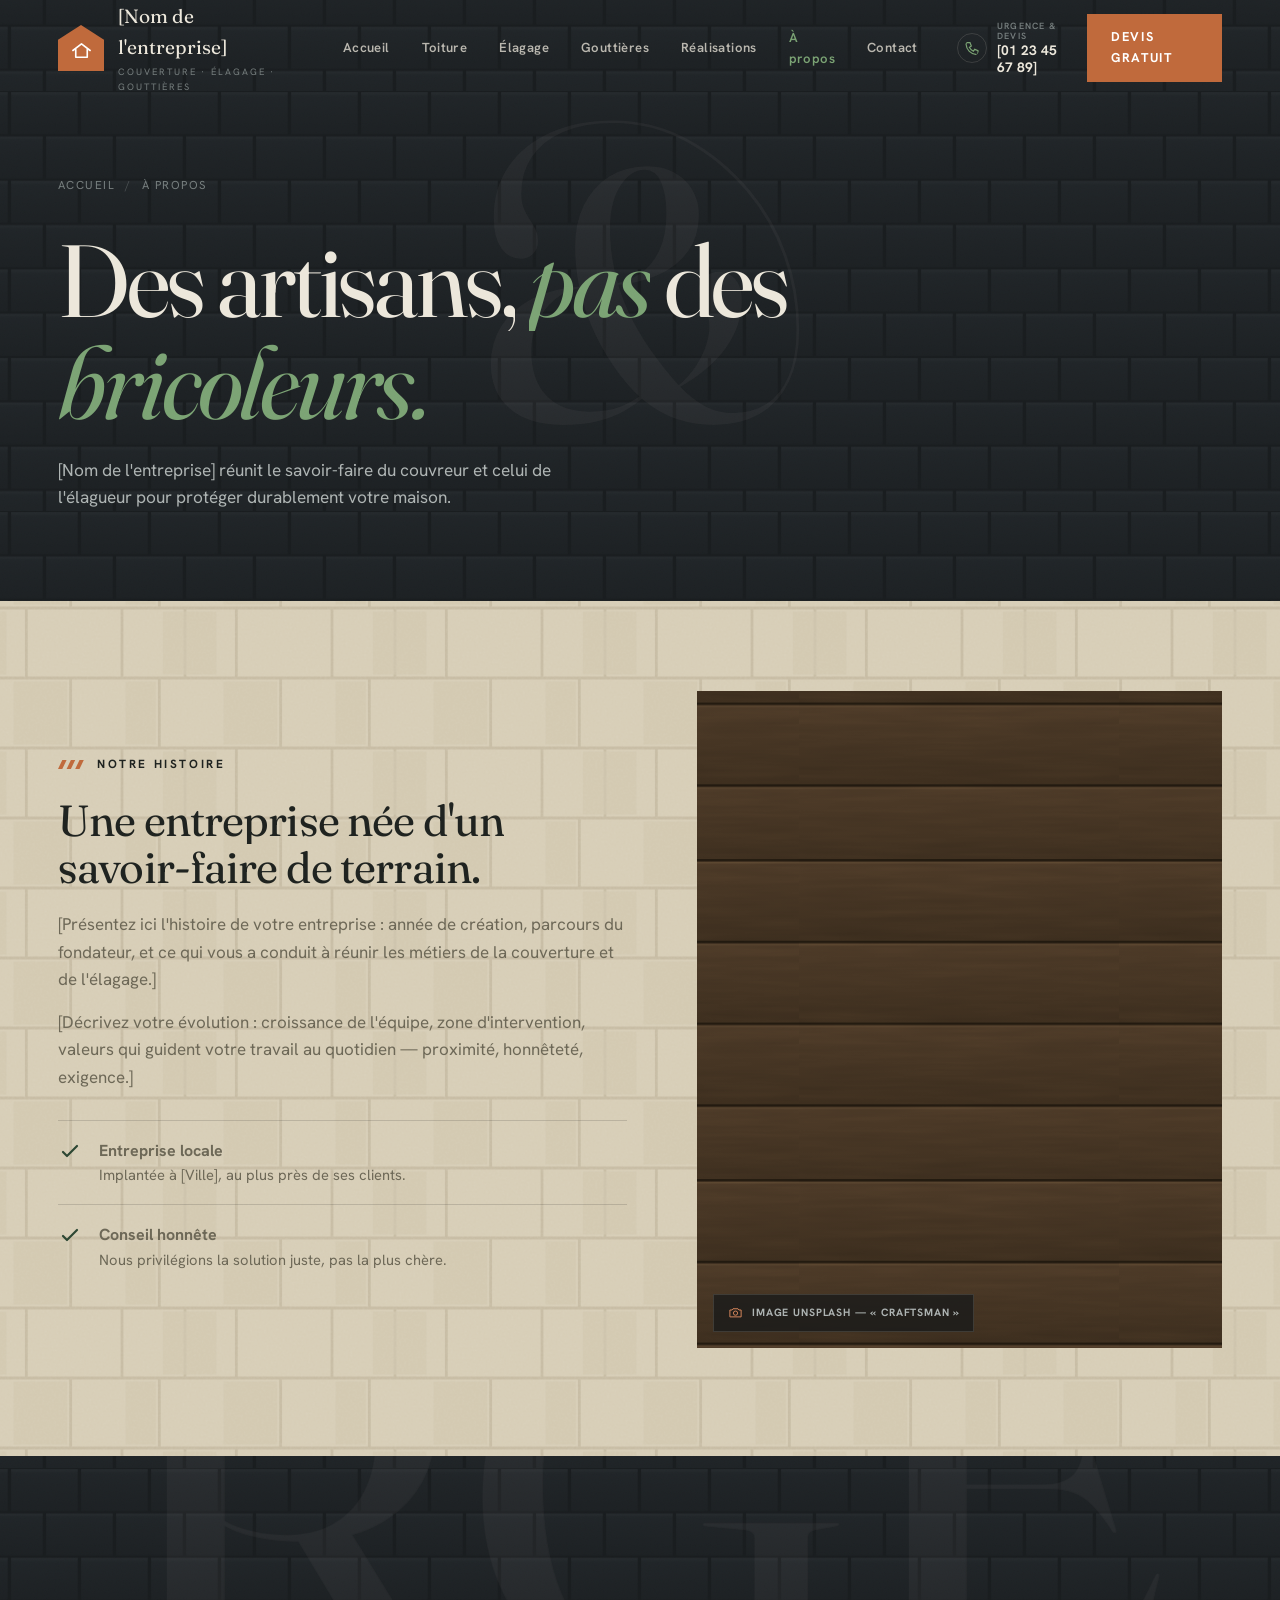
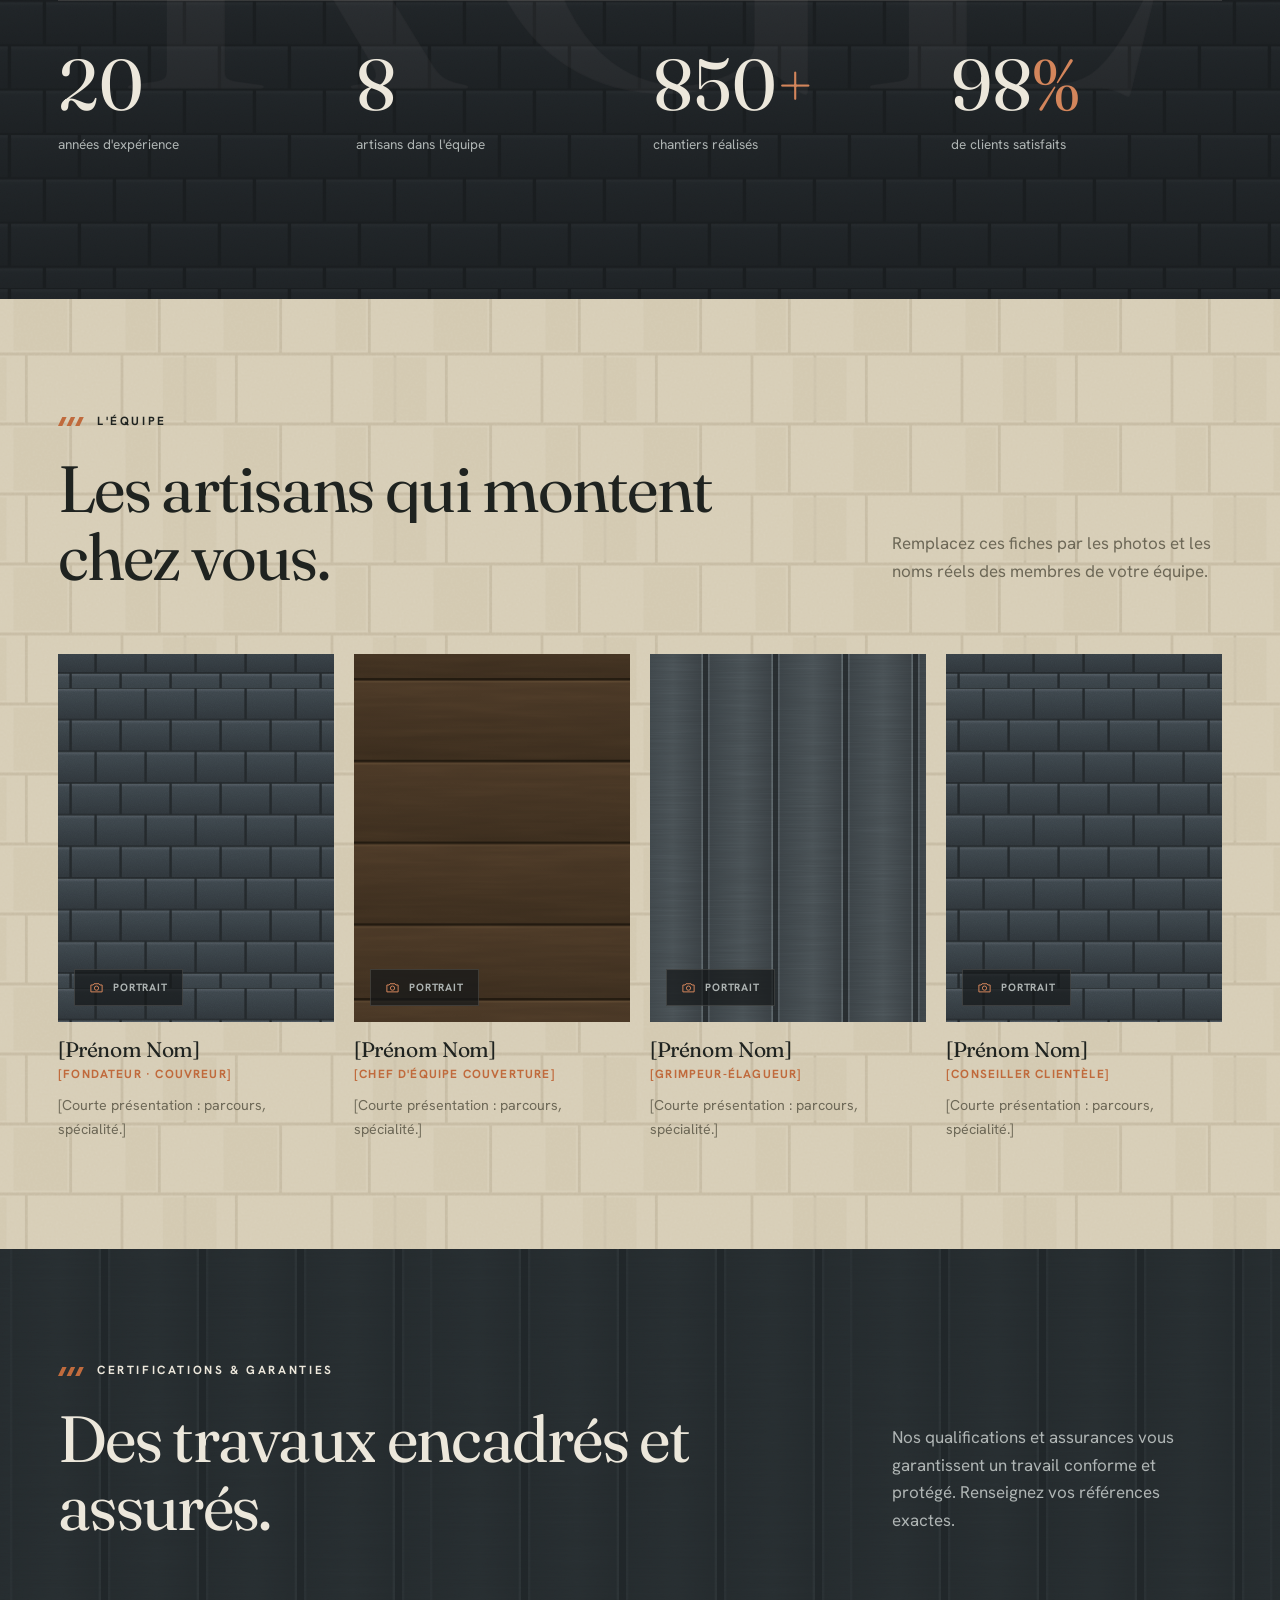
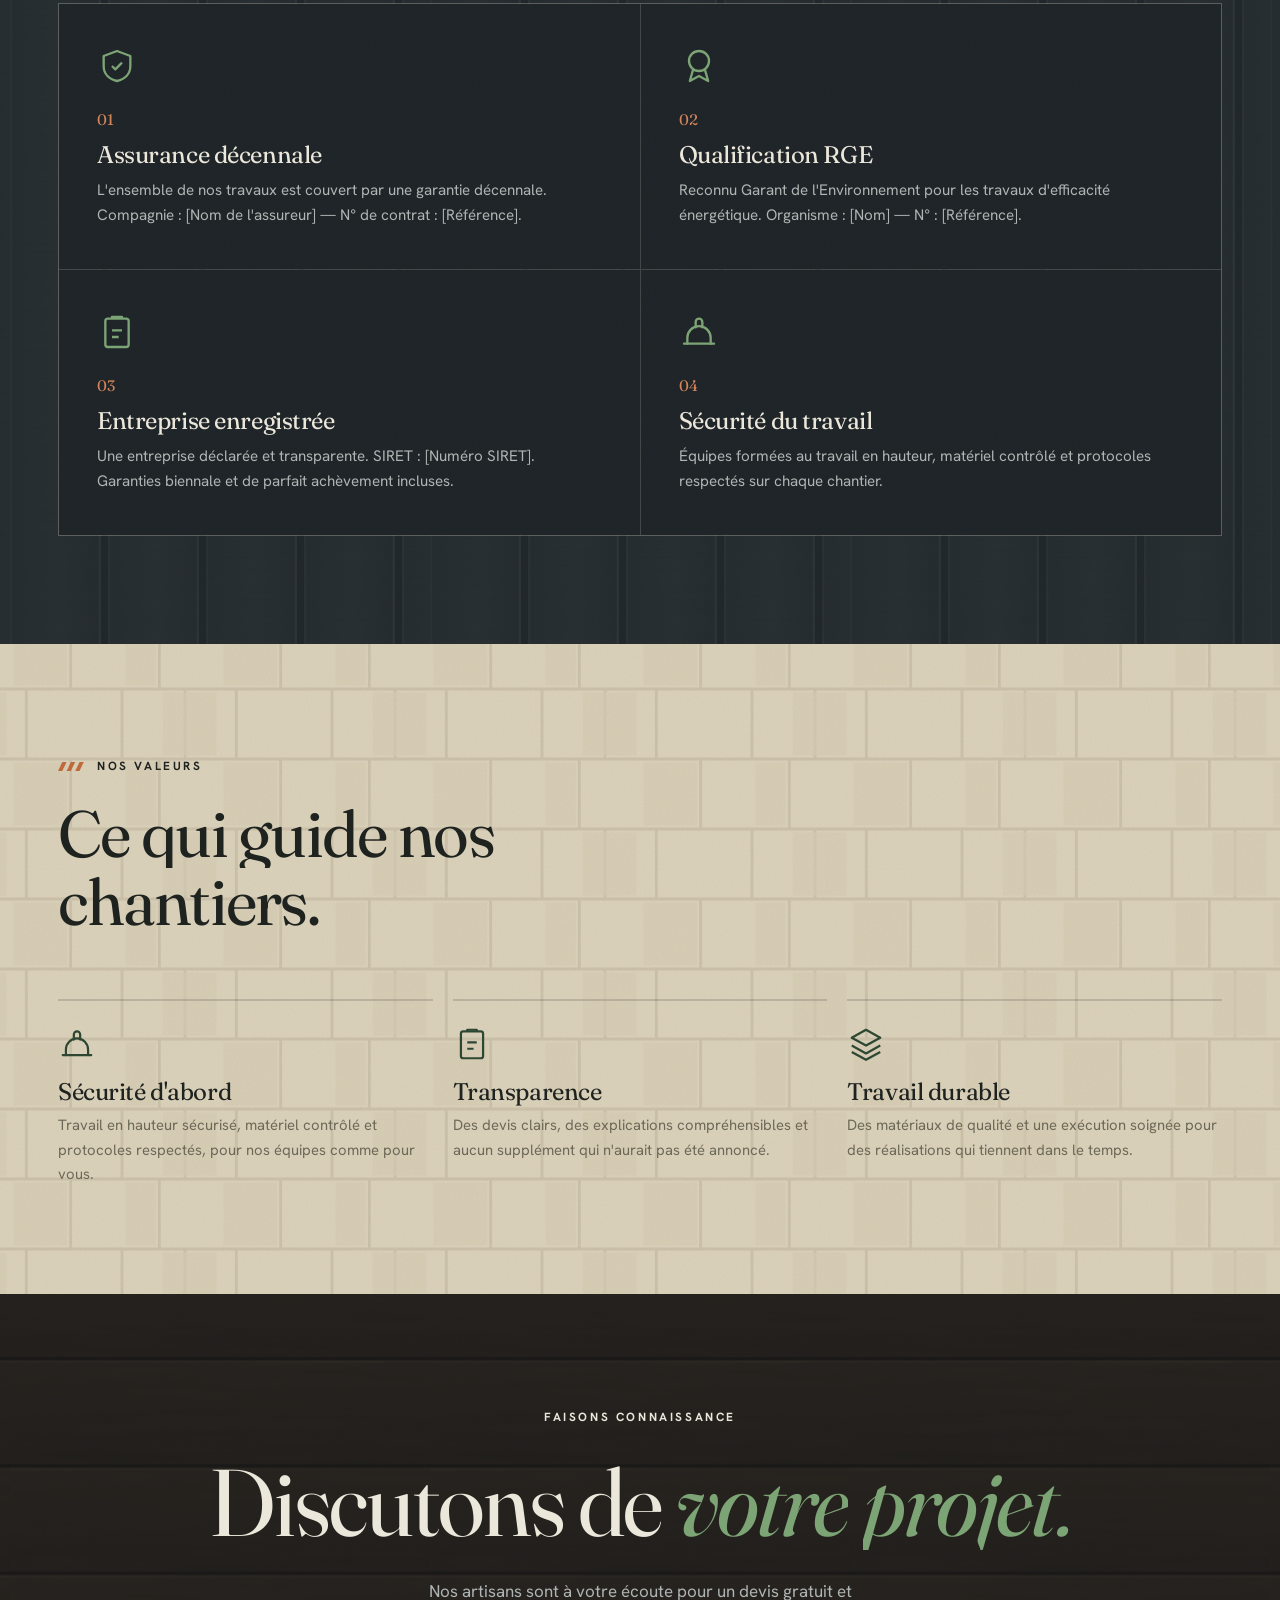
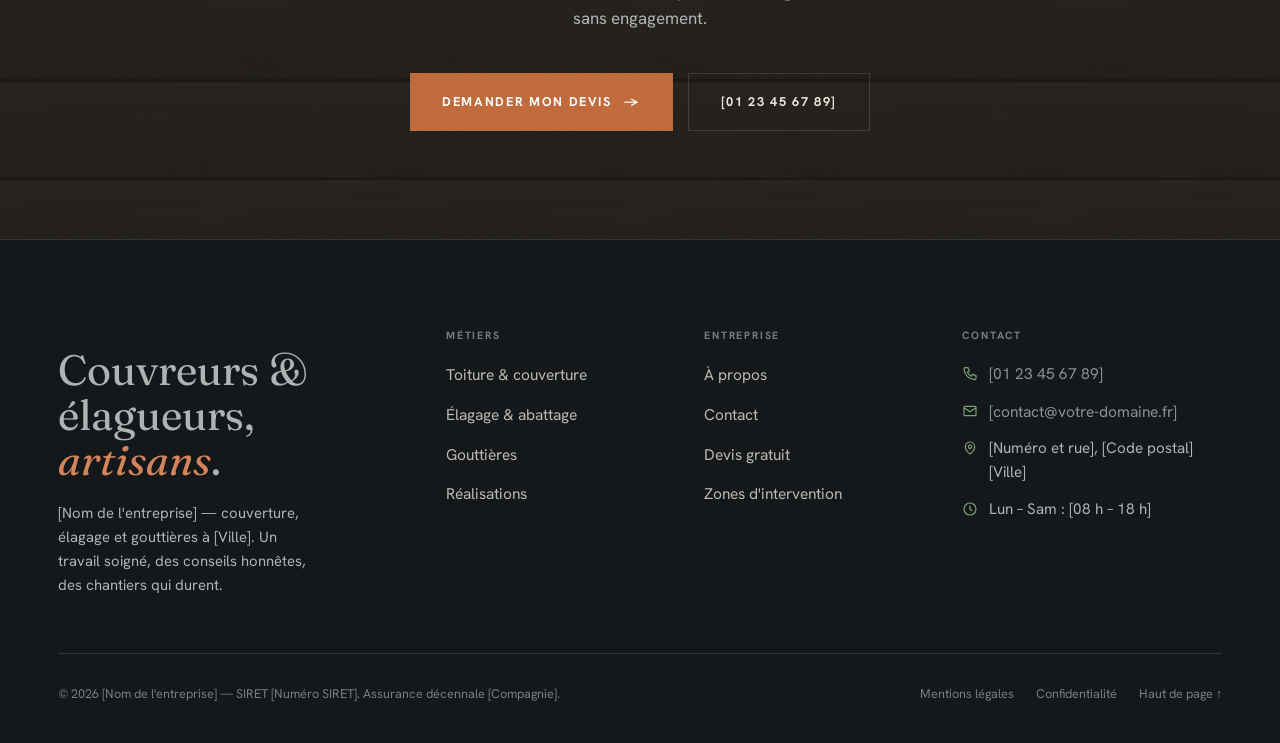
==== commit 57a2b3cb: "Identité métier : textures ardoise/zinc/bois/pierre, palette artisan Refonte de l'identité visuelle " ====
--- a/a-propos.html
+++ b/a-propos.html
@@ -9,31 +9,24 @@
 <link rel="canonical" href="https://www.[votre-domaine].fr/a-propos.html">
 <meta property="og:title" content="À propos — [Nom de l'entreprise]">
 <meta property="og:description" content="Notre histoire, notre équipe et nos certifications.">
-<meta name="theme-color" content="#100e0b">
+<meta name="theme-color" content="#15181a">
 <link rel="icon" href="favicon.svg" type="image/svg+xml">
 <link rel="preconnect" href="https://fonts.googleapis.com">
 <link rel="preconnect" href="https://fonts.gstatic.com" crossorigin>
-<link href="https://fonts.googleapis.com/css2?family=Fraunces:ital,opsz,wght@0,9..144,300;0,9..144,400;0,9..144,500;1,9..144,300;1,9..144,400&family=Hanken+Grotesk:wght@400;500;600;700&display=swap" rel="stylesheet">
+<link href="https://fonts.googleapis.com/css2?family=Fraunces:ital,opsz,wght@0,9..144,400;0,9..144,500;1,9..144,400&family=Hanken+Grotesk:wght@400;500;600;700&display=swap" rel="stylesheet">
 <link rel="stylesheet" href="assets/css/styles.css">
 <script type="application/ld+json">
-{
-  "@context": "https://schema.org",
-  "@type": "BreadcrumbList",
-  "itemListElement": [
-    { "@type": "ListItem", "position": 1, "name": "Accueil", "item": "https://www.[votre-domaine].fr/" },
-    { "@type": "ListItem", "position": 2, "name": "À propos", "item": "https://www.[votre-domaine].fr/a-propos.html" }
-  ]
-}
+{ "@context": "https://schema.org", "@type": "BreadcrumbList", "itemListElement": [
+  { "@type": "ListItem", "position": 1, "name": "Accueil", "item": "https://www.[votre-domaine].fr/" },
+  { "@type": "ListItem", "position": 2, "name": "À propos", "item": "https://www.[votre-domaine].fr/a-propos.html" } ] }
 </script>
 </head>
 <body>
-<div class="cursor-dot" aria-hidden="true"></div>
-<div class="cursor-ring" aria-hidden="true"></div>
 
 <header class="site-header">
   <div class="wrap wrap-wide header-inner">
     <a class="brand" href="index.html" aria-label="Accueil — [Nom de l'entreprise]">
-      <span class="brand-mark"><svg viewBox="0 0 24 24" fill="none" stroke="currentColor" stroke-width="1.6" stroke-linejoin="round"><path d="M3 11 12 4l9 7"/><path d="M6 10v9h12v-9"/><path d="M12 19v-5"/></svg></span>
+      <span class="brand-mark"><svg viewBox="0 0 24 24" fill="none" stroke="currentColor" stroke-width="1.7" stroke-linejoin="round" stroke-linecap="round"><path d="M3 12 12 5l9 7"/><path d="M6 11v8h12v-8"/></svg></span>
       <span class="brand-name"><strong>[Nom de l'entreprise]</strong><small>Couverture · Élagage · Gouttières</small></span>
     </a>
     <nav class="nav-main" aria-label="Navigation principale">
@@ -47,10 +40,10 @@
     </nav>
     <div class="header-side">
       <a class="header-phone" href="tel:+33000000000">
-        <svg viewBox="0 0 24 24" fill="none" stroke="currentColor" stroke-width="2"><path d="M5 4h4l2 5-3 2a14 14 0 0 0 6 6l2-3 5 2v4a2 2 0 0 1-2 2A17 17 0 0 1 3 6a2 2 0 0 1 2-2Z"/></svg>
-        <span class="num-wrap"><span class="pre">Urgence &amp; devis</span>[01 23 45 67 89]</span>
+        <svg viewBox="0 0 24 24" fill="none" stroke="currentColor" stroke-width="1.8"><path d="M5 4h4l2 5-3 2a14 14 0 0 0 6 6l2-3 5 2v4a2 2 0 0 1-2 2A17 17 0 0 1 3 6a2 2 0 0 1 2-2Z"/></svg>
+        <span class="num-wrap"><span class="pre">Urgence &amp; devis</span><span class="num">[01 23 45 67 89]</span></span>
       </a>
-      <a href="contact.html#devis" class="btn btn-moss header-cta" data-magnetic><span>Devis gratuit</span></a>
+      <a href="contact.html#devis" class="btn btn-rust header-cta"><span>Devis gratuit</span></a>
       <button class="nav-toggle" aria-label="Ouvrir le menu" aria-expanded="false"><span></span><span></span><span></span></button>
     </div>
   </div>
@@ -74,7 +67,7 @@
 
 <main>
 
-<section class="page-hero bg-noir grain">
+<section class="page-hero bg-noir tex tex-slate grain">
   <div class="px-bg" data-parallax="0.1" aria-hidden="true">&amp;</div>
   <div class="wrap wrap-wide px-inner">
     <div class="crumb"><a href="index.html">Accueil</a><span class="sep">/</span><span>À propos</span></div>
@@ -83,25 +76,29 @@
   </div>
 </section>
 
-<section class="section bg-cream pt0" style="padding-top:clamp(72px,11vh,140px)">
+<section class="section bg-stone tex tex-stone pt0" style="padding-top:clamp(70px,10vh,130px)">
   <div class="wrap wrap-wide split">
     <div class="split-text">
-      <span class="over accent" data-reveal>Notre histoire</span>
-      <h2 class="h-lg" data-split data-delay="1" style="margin-top:22px">Une entreprise née d'un savoir-faire de terrain.</h2>
+      <span class="over" data-reveal>Notre histoire</span>
+      <h2 class="h-lg" data-split data-delay="1" style="margin-top:20px">Une entreprise née d'un savoir-faire de terrain.</h2>
       <p class="mut" data-reveal data-delay="2">[Présentez ici l'histoire de votre entreprise : année de création, parcours du fondateur, et ce qui vous a conduit à réunir les métiers de la couverture et de l'élagage.]</p>
       <p class="mut" data-reveal data-delay="2">[Décrivez votre évolution : croissance de l'équipe, zone d'intervention, valeurs qui guident votre travail au quotidien — proximité, honnêteté, exigence.]</p>
       <ul class="checklist">
-        <li data-reveal><span class="ck"><svg viewBox="0 0 24 24" fill="none" stroke="currentColor" stroke-width="2.4"><path d="m5 13 4 4L19 7"/></svg></span><span><strong>Entreprise locale</strong><span>Implantée à [Ville], au plus près de ses clients.</span></span></li>
-        <li data-reveal data-delay="1"><span class="ck"><svg viewBox="0 0 24 24" fill="none" stroke="currentColor" stroke-width="2.4"><path d="m5 13 4 4L19 7"/></svg></span><span><strong>Conseil honnête</strong><span>Nous privilégions la solution juste, pas la plus chère.</span></span></li>
+        <li data-reveal><span class="ck"><svg viewBox="0 0 24 24" fill="none" stroke="currentColor" stroke-width="2.2" stroke-linecap="round" stroke-linejoin="round"><path d="m5 13 4 4L19 7"/></svg></span><span><strong>Entreprise locale</strong><span>Implantée à [Ville], au plus près de ses clients.</span></span></li>
+        <li data-reveal data-delay="1"><span class="ck"><svg viewBox="0 0 24 24" fill="none" stroke="currentColor" stroke-width="2.2" stroke-linecap="round" stroke-linejoin="round"><path d="m5 13 4 4L19 7"/></svg></span><span><strong>Conseil honnête</strong><span>Nous privilégions la solution juste, pas la plus chère.</span></span></li>
       </ul>
     </div>
-    <div class="split-media" data-reveal="clip">
-      <div class="media-frame"><span class="photo-tag">[ PHOTO À REMPLACER ]<br>portrait du dirigeant ou de l'atelier</span></div>
-    </div>
-  </div>
-</section>
-
-<section class="px-section bg-noir grain">
+    <div class="split-media">
+      <!-- PHOTO : remplacez .shot par <img class="shot-img" src="[URL UNSPLASH]" alt="…"> — recherche : « craftsman portrait » -->
+      <figure class="shot tx-wood">
+        <div class="shot-bg"></div>
+        <span class="shot-tag"><svg viewBox="0 0 24 24" fill="none" stroke="currentColor" stroke-width="1.6" stroke-linejoin="round"><path d="M3 8h3.5L8 6h8l1.5 2H21v11H3z"/><circle cx="12" cy="13" r="3.4"/></svg> Image Unsplash — « craftsman »</span>
+      </figure>
+    </div>
+  </div>
+</section>
+
+<section class="px-section bg-noir tex tex-slate grain">
   <div class="px-bg" data-parallax="0.12" aria-hidden="true">RGE</div>
   <div class="wrap wrap-wide px-inner">
     <div class="stats-row">
@@ -113,33 +110,30 @@
   </div>
 </section>
 
-<section class="section bg-cream">
+<section class="section bg-stone tex tex-stone">
   <div class="wrap wrap-wide">
     <div class="sec-head">
-      <div class="st-left">
-        <span class="over accent" data-reveal>L'équipe</span>
-        <h2 class="h-xl" data-split data-delay="1">Les artisans qui montent chez vous.</h2>
-      </div>
+      <div class="st-left"><span class="over" data-reveal>L'équipe</span><h2 class="h-xl" data-split data-delay="1">Les artisans qui montent chez vous.</h2></div>
       <p class="st-right mut" data-reveal data-delay="2">Remplacez ces fiches par les photos et les noms réels des membres de votre équipe.</p>
     </div>
     <div class="team-grid">
       <div class="team" data-reveal>
-        <div class="t-photo"><svg viewBox="0 0 24 24" fill="none" stroke="currentColor" stroke-width="1.4"><circle cx="12" cy="8" r="4"/><path d="M4 21c0-4.4 3.6-7 8-7s8 2.6 8 7"/></svg></div>
+        <figure class="shot tx-slate"><div class="shot-bg"></div><span class="shot-tag"><svg viewBox="0 0 24 24" fill="none" stroke="currentColor" stroke-width="1.6" stroke-linejoin="round"><path d="M3 8h3.5L8 6h8l1.5 2H21v11H3z"/><circle cx="12" cy="13" r="3.4"/></svg> Portrait</span></figure>
         <h3>[Prénom Nom]</h3><div class="role">[Fondateur · Couvreur]</div>
         <p>[Courte présentation : parcours, spécialité.]</p>
       </div>
       <div class="team" data-reveal data-delay="1">
-        <div class="t-photo"><svg viewBox="0 0 24 24" fill="none" stroke="currentColor" stroke-width="1.4"><circle cx="12" cy="8" r="4"/><path d="M4 21c0-4.4 3.6-7 8-7s8 2.6 8 7"/></svg></div>
+        <figure class="shot tx-wood"><div class="shot-bg"></div><span class="shot-tag"><svg viewBox="0 0 24 24" fill="none" stroke="currentColor" stroke-width="1.6" stroke-linejoin="round"><path d="M3 8h3.5L8 6h8l1.5 2H21v11H3z"/><circle cx="12" cy="13" r="3.4"/></svg> Portrait</span></figure>
         <h3>[Prénom Nom]</h3><div class="role">[Chef d'équipe couverture]</div>
         <p>[Courte présentation : parcours, spécialité.]</p>
       </div>
       <div class="team" data-reveal data-delay="2">
-        <div class="t-photo"><svg viewBox="0 0 24 24" fill="none" stroke="currentColor" stroke-width="1.4"><circle cx="12" cy="8" r="4"/><path d="M4 21c0-4.4 3.6-7 8-7s8 2.6 8 7"/></svg></div>
+        <figure class="shot tx-zinc"><div class="shot-bg"></div><span class="shot-tag"><svg viewBox="0 0 24 24" fill="none" stroke="currentColor" stroke-width="1.6" stroke-linejoin="round"><path d="M3 8h3.5L8 6h8l1.5 2H21v11H3z"/><circle cx="12" cy="13" r="3.4"/></svg> Portrait</span></figure>
         <h3>[Prénom Nom]</h3><div class="role">[Grimpeur-élagueur]</div>
         <p>[Courte présentation : parcours, spécialité.]</p>
       </div>
       <div class="team" data-reveal data-delay="3">
-        <div class="t-photo"><svg viewBox="0 0 24 24" fill="none" stroke="currentColor" stroke-width="1.4"><circle cx="12" cy="8" r="4"/><path d="M4 21c0-4.4 3.6-7 8-7s8 2.6 8 7"/></svg></div>
+        <figure class="shot tx-slate"><div class="shot-bg"></div><span class="shot-tag"><svg viewBox="0 0 24 24" fill="none" stroke="currentColor" stroke-width="1.6" stroke-linejoin="round"><path d="M3 8h3.5L8 6h8l1.5 2H21v11H3z"/><circle cx="12" cy="13" r="3.4"/></svg> Portrait</span></figure>
         <h3>[Prénom Nom]</h3><div class="role">[Conseiller clientèle]</div>
         <p>[Courte présentation : parcours, spécialité.]</p>
       </div>
@@ -147,29 +141,30 @@
   </div>
 </section>
 
-<section class="section bg-noir grain">
+<section class="section bg-anthra tex tex-zinc grain">
   <div class="wrap wrap-wide">
     <div class="sec-head">
-      <div class="st-left">
-        <span class="over accent" data-reveal>Certifications &amp; garanties</span>
-        <h2 class="h-xl" data-split data-delay="1">Des travaux encadrés et assurés.</h2>
-      </div>
+      <div class="st-left"><span class="over" data-reveal>Certifications &amp; garanties</span><h2 class="h-xl" data-split data-delay="1">Des travaux encadrés et assurés.</h2></div>
       <p class="st-right mut" data-reveal data-delay="2">Nos qualifications et assurances vous garantissent un travail conforme et protégé. Renseignez vos références exactes.</p>
     </div>
     <div class="detail-grid">
       <article class="detail" data-reveal>
+        <span class="d-ico"><svg viewBox="0 0 24 24" fill="none" stroke="currentColor" stroke-width="1.4" stroke-linejoin="round"><path d="M12 3 4 6v6c0 5 3.5 8 8 9 4.5-1 8-4 8-9V6Z"/><path d="m9 12 2 2 4-4"/></svg></span>
         <span class="d-num">01</span><h3>Assurance décennale</h3>
         <p>L'ensemble de nos travaux est couvert par une garantie décennale. Compagnie : [Nom de l'assureur] — N° de contrat : [Référence].</p>
       </article>
       <article class="detail" data-reveal data-delay="1">
+        <span class="d-ico"><svg viewBox="0 0 24 24" fill="none" stroke="currentColor" stroke-width="1.4" stroke-linejoin="round"><circle cx="12" cy="9" r="6"/><path d="m8.5 14-2 7 5.5-3 5.5 3-2-7"/></svg></span>
         <span class="d-num">02</span><h3>Qualification RGE</h3>
         <p>Reconnu Garant de l'Environnement pour les travaux d'efficacité énergétique. Organisme : [Nom] — N° : [Référence].</p>
       </article>
       <article class="detail" data-reveal>
+        <span class="d-ico"><svg viewBox="0 0 24 24" fill="none" stroke="currentColor" stroke-width="1.4" stroke-linejoin="round"><rect x="5" y="4" width="14" height="17" rx="1.5"/><path d="M9 4V3h6v1M9 11h6M9 15h4"/></svg></span>
         <span class="d-num">03</span><h3>Entreprise enregistrée</h3>
         <p>Une entreprise déclarée et transparente. SIRET : [Numéro SIRET]. Garanties biennale et de parfait achèvement incluses.</p>
       </article>
       <article class="detail" data-reveal data-delay="1">
+        <span class="d-ico"><svg viewBox="0 0 24 24" fill="none" stroke="currentColor" stroke-width="1.4" stroke-linejoin="round" stroke-linecap="round"><path d="M3 19h18"/><path d="M5 19v-3.5A7 7 0 0 1 19 15.5V19"/><path d="M10 9.2V6a2 2 0 0 1 4 0v3.2"/></svg></span>
         <span class="d-num">04</span><h3>Sécurité du travail</h3>
         <p>Équipes formées au travail en hauteur, matériel contrôlé et protocoles respectés sur chaque chantier.</p>
       </article>
@@ -177,24 +172,33 @@
   </div>
 </section>
 
-<section class="section bg-cream">
-  <div class="wrap wrap-wide">
-    <div class="sec-head"><div class="st-left"><span class="over accent" data-reveal>Nos valeurs</span><h2 class="h-xl" data-split data-delay="1">Ce qui guide nos chantiers.</h2></div></div>
+<section class="section bg-stone tex tex-stone">
+  <div class="wrap wrap-wide">
+    <div class="sec-head"><div class="st-left"><span class="over" data-reveal>Nos valeurs</span><h2 class="h-xl" data-split data-delay="1">Ce qui guide nos chantiers.</h2></div></div>
     <div class="values">
-      <div class="value" data-reveal><span class="v-num">01</span><h3>Sécurité d'abord</h3><p>Travail en hauteur sécurisé, matériel contrôlé et protocoles respectés, pour nos équipes comme pour vous.</p></div>
-      <div class="value" data-reveal data-delay="1"><span class="v-num">02</span><h3>Transparence</h3><p>Des devis clairs, des explications compréhensibles et aucun supplément qui n'aurait pas été annoncé.</p></div>
-      <div class="value" data-reveal data-delay="2"><span class="v-num">03</span><h3>Travail durable</h3><p>Des matériaux de qualité et une exécution soignée pour des réalisations qui tiennent dans le temps.</p></div>
-    </div>
-  </div>
-</section>
-
-<section class="section bg-noir2 grain">
+      <div class="value" data-reveal>
+        <span class="v-ico"><svg viewBox="0 0 24 24" fill="none" stroke="currentColor" stroke-width="1.4" stroke-linejoin="round" stroke-linecap="round"><path d="M3 19h18"/><path d="M5 19v-3.5A7 7 0 0 1 19 15.5V19"/><path d="M10 9.2V6a2 2 0 0 1 4 0v3.2"/></svg></span>
+        <h3>Sécurité d'abord</h3><p>Travail en hauteur sécurisé, matériel contrôlé et protocoles respectés, pour nos équipes comme pour vous.</p>
+      </div>
+      <div class="value" data-reveal data-delay="1">
+        <span class="v-ico"><svg viewBox="0 0 24 24" fill="none" stroke="currentColor" stroke-width="1.4" stroke-linejoin="round"><rect x="5" y="4" width="14" height="17" rx="1.5"/><path d="M9 4V3h6v1M9 11h6M9 15h4"/></svg></span>
+        <h3>Transparence</h3><p>Des devis clairs, des explications compréhensibles et aucun supplément qui n'aurait pas été annoncé.</p>
+      </div>
+      <div class="value" data-reveal data-delay="2">
+        <span class="v-ico"><svg viewBox="0 0 24 24" fill="none" stroke="currentColor" stroke-width="1.4" stroke-linejoin="round"><path d="M12 3 3 8l9 5 9-5Z"/><path d="m3 13 9 5 9-5M3 17l9 5 9-5"/></svg></span>
+        <h3>Travail durable</h3><p>Des matériaux de qualité et une exécution soignée pour des réalisations qui tiennent dans le temps.</p>
+      </div>
+    </div>
+  </div>
+</section>
+
+<section class="section bg-noir tex tex-wood grain">
   <div class="wrap cta">
-    <span class="over accent solo" data-reveal>Faisons connaissance</span>
+    <span class="over solo" data-reveal>Faisons connaissance</span>
     <h2 class="cta-title" data-split data-delay="1">Discutons de *votre projet.*</h2>
     <p data-reveal data-delay="2">Nos artisans sont à votre écoute pour un devis gratuit et sans engagement.</p>
     <div class="cta-actions" data-reveal data-delay="2">
-      <a href="contact.html#devis" class="btn btn-moss" data-magnetic><span>Demander mon devis</span><span class="ar">→</span></a>
+      <a href="contact.html#devis" class="btn btn-rust"><span>Demander mon devis</span><span class="ar">→</span></a>
       <a href="tel:+33000000000" class="btn btn-line-l"><span>[01 23 45 67 89]</span></a>
     </div>
   </div>
@@ -206,7 +210,7 @@
   <div class="wrap wrap-wide">
     <div class="footer-top">
       <div class="footer-brand">
-        <p class="display-sm">Couvreurs &amp;<br>élagueurs, <em class="accent">artisans</em>.</p>
+        <p class="f-big">Couvreurs &amp;<br>élagueurs, <em>artisans</em>.</p>
         <p>[Nom de l'entreprise] — couverture, élagage et gouttières à [Ville]. Un travail soigné, des conseils honnêtes, des chantiers qui durent.</p>
       </div>
       <div class="footer-col"><h4>Métiers</h4><ul>
@@ -222,22 +226,22 @@
         <li><a href="contact.html#zones">Zones d'intervention</a></li>
       </ul></div>
       <div class="footer-col"><h4>Contact</h4><ul class="footer-contact">
-        <li><svg viewBox="0 0 24 24" fill="none" stroke="currentColor" stroke-width="2"><path d="M5 4h4l2 5-3 2a14 14 0 0 0 6 6l2-3 5 2v4a2 2 0 0 1-2 2A17 17 0 0 1 3 6a2 2 0 0 1 2-2Z"/></svg> <a href="tel:+33000000000">[01 23 45 67 89]</a></li>
-        <li><svg viewBox="0 0 24 24" fill="none" stroke="currentColor" stroke-width="2"><rect x="3" y="5" width="18" height="14" rx="2"/><path d="m3 7 9 6 9-6"/></svg> <a href="mailto:[contact@votre-domaine.fr]">[contact@votre-domaine.fr]</a></li>
-        <li><svg viewBox="0 0 24 24" fill="none" stroke="currentColor" stroke-width="2"><path d="M12 21s-7-5.5-7-11a7 7 0 0 1 14 0c0 5.5-7 11-7 11Z"/><circle cx="12" cy="10" r="2.5"/></svg> [Numéro et rue], [Code postal] [Ville]</li>
-        <li><svg viewBox="0 0 24 24" fill="none" stroke="currentColor" stroke-width="2"><circle cx="12" cy="12" r="9"/><path d="M12 7v5l3 3"/></svg> Lun – Sam : [08 h – 18 h]</li>
+        <li><svg viewBox="0 0 24 24" fill="none" stroke="currentColor" stroke-width="1.8"><path d="M5 4h4l2 5-3 2a14 14 0 0 0 6 6l2-3 5 2v4a2 2 0 0 1-2 2A17 17 0 0 1 3 6a2 2 0 0 1 2-2Z"/></svg> <a href="tel:+33000000000">[01 23 45 67 89]</a></li>
+        <li><svg viewBox="0 0 24 24" fill="none" stroke="currentColor" stroke-width="1.8"><rect x="3" y="5" width="18" height="14" rx="1.5"/><path d="m3 7 9 6 9-6"/></svg> <a href="mailto:[contact@votre-domaine.fr]">[contact@votre-domaine.fr]</a></li>
+        <li><svg viewBox="0 0 24 24" fill="none" stroke="currentColor" stroke-width="1.8"><path d="M12 21s-7-5.5-7-11a7 7 0 0 1 14 0c0 5.5-7 11-7 11Z"/><circle cx="12" cy="10" r="2.5"/></svg> [Numéro et rue], [Code postal] [Ville]</li>
+        <li><svg viewBox="0 0 24 24" fill="none" stroke="currentColor" stroke-width="1.8"><circle cx="12" cy="12" r="9"/><path d="M12 7v5l3 3"/></svg> Lun – Sam : [08 h – 18 h]</li>
       </ul></div>
     </div>
     <div class="footer-bottom">
       <span>© <span id="year">2026</span> [Nom de l'entreprise] — SIRET [Numéro SIRET]. Assurance décennale [Compagnie].</span>
-      <span class="legal"><a href="contact.html">Mentions légales</a><a href="contact.html">Confidentialité</a><a href="#top">Haut de page ↑</a></span>
+      <span class="legal"><a href="contact.html">Mentions légales</a><a href="contact.html">Confidentialité</a><a href="#">Haut de page ↑</a></span>
     </div>
   </div>
 </footer>
 
 <div class="m-bar">
   <a href="tel:+33000000000" class="btn btn-line-l"><span>Appeler</span></a>
-  <a href="contact.html#devis" class="btn btn-moss"><span>Devis gratuit</span></a>
+  <a href="contact.html#devis" class="btn btn-rust"><span>Devis gratuit</span></a>
 </div>
 
 <script src="assets/js/main.js"></script>
--- a/assets/css/styles.css
+++ b/assets/css/styles.css
@@ -1,44 +1,51 @@
 /* =========================================================
    [Nom de l'entreprise] — Couverture · Élagage · Gouttières
-   Design system — édition premium
+   Identité « artisan » — ardoise · zinc · bois · pierre
    ========================================================= */
 
 :root {
-  --noir:    #100e0b;
-  --noir-2:  #1a1813;
-  --noir-3:  #232019;
-  --cream:   #f3efe6;
-  --cream-2: #e9e3d4;
-  --bone:    #ece6d8;
-  --ink:     #1b1813;
-  --moss:    #93a169;
-  --moss-br: #a8b67e;
-  --moss-d:  #6f7d4b;
-  --mut-d:   #9a9486;
-  --mut-l:   #6b6557;
-  --line-d:  rgba(243,239,230,.13);
-  --line-l:  rgba(27,24,19,.14);
+  --noir:    #15181a;
+  --anthra:  #1e2427;
+  --slate:   #2a3236;
+  --graphite:#343d41;
+  --bone:    #ece7db;
+  --zinc:    #aeb4b3;
+  --zinc-d:  #767e7e;
+  --forest:  #7ba374;
+  --forest-d:#2d4733;
+  --rust:    #c06a3c;
+  --rust-br: #d3845a;
+  --stone:   #e7e1d1;
+  --stone-2: #ddd5c0;
+  --ink:     #1f2320;
+  --mut-l:   #6d6857;
+
+  --line-d:  rgba(236,231,219,.14);
+  --line-l:  rgba(31,35,32,.16);
 
   --serif: "Fraunces", "Iowan Old Style", Georgia, serif;
   --sans:  "Hanken Grotesk", -apple-system, BlinkMacSystemFont, "Segoe UI", sans-serif;
 
-  --ease:  cubic-bezier(.22,.61,.36,1);
-  --ease-2: cubic-bezier(.65,.05,.36,1);
-  --pad:   clamp(22px, 5vw, 56px);
-  --wrap:  1340px;
-}
-
-/* ---------- Reset ---------- */
+  --tex-slate: url("../textures/slate.svg");
+  --tex-zinc:  url("../textures/zinc.svg");
+  --tex-wood:  url("../textures/wood.svg");
+  --tex-stone: url("../textures/stone.svg");
+
+  --ease:   cubic-bezier(.16,1,.3,1);
+  --ease-2: cubic-bezier(.62,.05,.2,1);
+  --pad:    clamp(22px, 5vw, 58px);
+  --wrap:   1340px;
+}
+
 *, *::before, *::after { box-sizing: border-box; }
 * { margin: 0; }
-html { -webkit-text-size-adjust: 100%; }
+html { -webkit-text-size-adjust: 100%; scroll-behavior: smooth; }
 body {
   font-family: var(--sans);
   background: var(--noir);
-  color: var(--cream);
-  line-height: 1.6;
+  color: var(--bone);
+  line-height: 1.62;
   font-size: 17px;
-  font-weight: 400;
   -webkit-font-smoothing: antialiased;
   text-rendering: optimizeLegibility;
   overflow-x: hidden;
@@ -48,119 +55,101 @@
 ul { list-style: none; padding: 0; }
 button { font: inherit; color: inherit; cursor: pointer; border: 0; background: none; }
 input, select, textarea { font: inherit; }
-::selection { background: var(--moss); color: var(--noir); }
-:focus-visible { outline: 2px solid var(--moss); outline-offset: 3px; }
-
-/* ---------- Custom cursor ---------- */
-.cursor-dot, .cursor-ring {
-  position: fixed; top: 0; left: 0; z-index: 9999;
-  pointer-events: none; border-radius: 50%;
-  mix-blend-mode: difference;
-  opacity: 0; transition: opacity .3s ease;
-}
-.cursor-dot  { width: 7px; height: 7px; background: #fff; margin: -3.5px 0 0 -3.5px; }
-.cursor-ring {
-  width: 42px; height: 42px; margin: -21px 0 0 -21px;
-  border: 1px solid #fff;
-  transition: opacity .3s ease, width .28s var(--ease), height .28s var(--ease), margin .28s var(--ease);
-}
-.cursor-ring.is-hover { width: 74px; height: 74px; margin: -37px 0 0 -37px; }
-.cursor-ring.is-down  { width: 32px; height: 32px; margin: -16px 0 0 -16px; }
-@media (hover: hover) and (pointer: fine) {
-  body { cursor: none; }
-  a, button, .nav-toggle, [data-cursor] { cursor: none; }
-  input, textarea, select { cursor: auto; }
-  .cursor-dot, .cursor-ring { opacity: 1; }
-}
-@media (hover: none) { .cursor-dot, .cursor-ring { display: none; } }
-
-/* ---------- Typography ---------- */
+::selection { background: var(--rust); color: #fff; }
+:focus-visible { outline: 2px solid var(--forest); outline-offset: 3px; }
+
+/* ---------- Typo ---------- */
+h1,h2,h3,h4 { font-family: var(--serif); font-weight: 400; line-height: 1.05; letter-spacing: -.018em; }
+em { font-style: italic; }
 .serif { font-family: var(--serif); }
-h1, h2, h3, h4 { font-family: var(--serif); font-weight: 400; line-height: 1.04; letter-spacing: -.018em; }
-em { font-style: italic; }
-p { font-weight: 400; }
-
-.display {
-  font-family: var(--serif); font-weight: 300;
-  font-size: clamp(2.9rem, 8.4vw, 8.2rem);
-  line-height: .98; letter-spacing: -.032em;
-}
-.h-xl { font-size: clamp(2.3rem, 5.4vw, 4.7rem); line-height: 1.02; letter-spacing: -.028em; }
-.h-lg { font-size: clamp(1.9rem, 3.6vw, 3.1rem); line-height: 1.06; letter-spacing: -.022em; }
-.h-md { font-size: clamp(1.35rem, 2vw, 1.85rem); }
+.display { font-family: var(--serif); font-weight: 400; font-size: clamp(2.9rem, 8vw, 7.6rem); line-height: 1; letter-spacing: -.03em; }
+.h-xl { font-size: clamp(2.2rem, 5.1vw, 4.4rem); line-height: 1.04; letter-spacing: -.026em; }
+.h-lg { font-size: clamp(1.85rem, 3.4vw, 2.95rem); line-height: 1.08; letter-spacing: -.02em; }
+.lead { font-size: clamp(1.04rem, 1.35vw, 1.26rem); line-height: 1.56; }
 
 .over {
-  font-family: var(--sans); font-size: .76rem; font-weight: 600;
-  letter-spacing: .26em; text-transform: uppercase;
-  display: inline-flex; align-items: center; gap: 14px;
-}
-.over::before { content: ""; width: 30px; height: 1px; background: currentColor; opacity: .55; }
+  font-family: var(--sans); font-size: .74rem; font-weight: 700;
+  letter-spacing: .22em; text-transform: uppercase;
+  display: inline-flex; align-items: center; gap: 13px;
+}
+.over::before { content: ""; width: 26px; height: 9px; flex: none;
+  background: var(--rust);
+  -webkit-mask: url("data:image/svg+xml,%3Csvg xmlns='http://www.w3.org/2000/svg' width='26' height='9'%3E%3Cpath d='M0 9 4.3 0h4.3L4.3 9zM8.6 9 12.9 0h4.3L12.9 9zM17.2 9 21.5 0h4.3L21.5 9z' fill='%23000'/%3E%3C/svg%3E") no-repeat;
+          mask: url("data:image/svg+xml,%3Csvg xmlns='http://www.w3.org/2000/svg' width='26' height='9'%3E%3Cpath d='M0 9 4.3 0h4.3L4.3 9zM8.6 9 12.9 0h4.3L12.9 9zM17.2 9 21.5 0h4.3L21.5 9z' fill='%23000'/%3E%3C/svg%3E") no-repeat;
+}
 .over.solo::before { display: none; }
-.accent { color: var(--moss); }
-.lead { font-size: clamp(1.05rem, 1.4vw, 1.28rem); line-height: 1.55; }
+.accent { color: var(--forest); }
+.accent-r { color: var(--rust-br); }
+.mut { color: var(--zinc); }
+.bg-stone .mut { color: var(--mut-l); }
 
 /* ---------- Layout ---------- */
 .wrap { width: 100%; max-width: var(--wrap); margin: 0 auto; padding-left: var(--pad); padding-right: var(--pad); }
-.wrap-wide { max-width: 1680px; }
-.section { padding: clamp(84px, 13vh, 168px) 0; position: relative; }
+.wrap-wide { max-width: 1640px; }
+.section { padding: clamp(82px, 12vh, 158px) 0; position: relative; }
 .section.pt0 { padding-top: 0; }
-.bg-noir  { background: var(--noir);  color: var(--cream); }
-.bg-noir2 { background: var(--noir-2); color: var(--cream); }
-.bg-cream { background: var(--cream); color: var(--ink); }
-.bg-cream .mut { color: var(--mut-l); }
-.mut { color: var(--mut-d); }
+
+.bg-noir   { background: var(--noir); }
+.bg-anthra { background: var(--anthra); }
+.bg-stone  { background: var(--stone); color: var(--ink); }
+
+.tex { position: relative; }
+.tex::before {
+  content: ""; position: absolute; inset: 0; z-index: 0; pointer-events: none;
+  background-size: 420px; background-position: center;
+}
+.tex-slate::before { background-image: var(--tex-slate); opacity: .26; }
+.tex-zinc::before  { background-image: var(--tex-zinc);  opacity: .22; }
+.tex-wood::before  { background-image: var(--tex-wood);  opacity: .3; }
+.tex-stone::before { background-image: var(--tex-stone); opacity: .5; mix-blend-mode: multiply; }
+.tex > * { position: relative; z-index: 1; }
 
 .grain::after {
-  content: ""; position: absolute; inset: 0; pointer-events: none; z-index: 1;
-  background-image: url("data:image/svg+xml,%3Csvg xmlns='http://www.w3.org/2000/svg' width='160' height='160'%3E%3Cfilter id='n'%3E%3CfeTurbulence type='fractalNoise' baseFrequency='0.82' numOctaves='2'/%3E%3C/filter%3E%3Crect width='100%25' height='100%25' filter='url(%23n)' opacity='0.34'/%3E%3C/svg%3E");
-  opacity: .045; mix-blend-mode: overlay;
+  content: ""; position: absolute; inset: 0; pointer-events: none; z-index: 2;
+  background-image: url("data:image/svg+xml,%3Csvg xmlns='http://www.w3.org/2000/svg' width='150' height='150'%3E%3Cfilter id='n'%3E%3CfeTurbulence type='fractalNoise' baseFrequency='0.85' numOctaves='2'/%3E%3C/filter%3E%3Crect width='100%25' height='100%25' filter='url(%23n)'/%3E%3C/svg%3E");
+  opacity: .04; mix-blend-mode: overlay;
 }
 
 /* ---------- Buttons ---------- */
 .btn {
   position: relative; display: inline-flex; align-items: center; gap: 12px;
-  font-family: var(--sans); font-size: .82rem; font-weight: 600;
-  letter-spacing: .14em; text-transform: uppercase;
-  padding: 19px 34px; border-radius: 100px; overflow: hidden;
-  isolation: isolate; transition: color .4s var(--ease), border-color .4s var(--ease);
+  font-family: var(--sans); font-size: .8rem; font-weight: 700;
+  letter-spacing: .13em; text-transform: uppercase;
+  padding: 18px 32px; overflow: hidden; isolation: isolate;
+  transition: color .45s var(--ease), border-color .45s var(--ease);
 }
 .btn span { position: relative; z-index: 2; }
 .btn .ar { transition: transform .4s var(--ease); }
 .btn:hover .ar { transform: translateX(5px); }
 .btn::before {
-  content: ""; position: absolute; inset: 0; z-index: 1; border-radius: inherit;
-  transform: scaleX(0); transform-origin: right;
-  transition: transform .5s var(--ease-2);
-}
-.btn:hover::before { transform: scaleX(1); transform-origin: left; }
-
-.btn-moss { background: var(--moss); color: var(--noir); }
-.btn-moss::before { background: var(--cream); }
-.btn-moss:hover { color: var(--noir); }
-.btn-line-l { border: 1px solid var(--line-d); color: var(--cream); }
-.btn-line-l::before { background: var(--cream); }
-.btn-line-l:hover { color: var(--noir); border-color: var(--cream); }
+  content: ""; position: absolute; inset: 0; z-index: 1;
+  transform: translateY(101%); transition: transform .5s var(--ease-2);
+}
+.btn:hover::before { transform: translateY(0); }
+.btn-rust  { background: var(--rust); color: #fff; }
+.btn-rust::before { background: var(--bone); }
+.btn-rust:hover { color: var(--ink); }
+.btn-line-l { border: 1px solid var(--line-d); color: var(--bone); }
+.btn-line-l::before { background: var(--bone); }
+.btn-line-l:hover { color: var(--ink); border-color: var(--bone); }
 .btn-line-d { border: 1px solid var(--line-l); color: var(--ink); }
-.btn-line-d::before { background: var(--ink); }
-.btn-line-d:hover { color: var(--cream); border-color: var(--ink); }
-.btn-solid-d { background: var(--ink); color: var(--cream); }
-.btn-solid-d::before { background: var(--moss); }
-.btn-solid-d:hover { color: var(--noir); }
-
-.filters .btn.current { background: var(--ink); color: var(--cream); border-color: var(--ink); }
-
-/* underline link */
+.btn-line-d::before { background: var(--forest-d); }
+.btn-line-d:hover { color: #fff; border-color: var(--forest-d); }
+.btn-forest { background: var(--forest-d); color: var(--bone); }
+.btn-forest::before { background: var(--rust); }
+.btn-forest:hover { color: #fff; }
+
 .ulink {
   display: inline-flex; align-items: center; gap: 10px;
-  font-size: .82rem; font-weight: 600; letter-spacing: .12em; text-transform: uppercase;
-  padding-bottom: 4px; position: relative;
+  font-size: .79rem; font-weight: 700; letter-spacing: .12em; text-transform: uppercase;
+  padding-bottom: 5px; position: relative;
 }
 .ulink::after {
-  content: ""; position: absolute; left: 0; bottom: 0; height: 1px; width: 100%;
-  background: currentColor; transform: scaleX(1); transform-origin: right;
-  transition: transform .45s var(--ease-2);
-}
-.ulink:hover::after { transform: scaleX(0); }
+  content: ""; position: absolute; left: 0; bottom: 0; height: 1.5px; width: 100%;
+  background: currentColor; transform-origin: left;
+  transition: transform .5s var(--ease-2);
+}
+.ulink:hover::after { transform: scaleX(.18); }
 .ulink .ar { transition: transform .4s var(--ease); }
 .ulink:hover .ar { transform: translateX(5px); }
 
@@ -168,585 +157,446 @@
    HEADER
    ========================================================= */
 .site-header {
-  position: fixed; top: 0; left: 0; right: 0; z-index: 200;
+  position: fixed; inset: 0 0 auto 0; z-index: 200;
+  border-bottom: 1px solid transparent;
   transition: background .5s var(--ease), backdrop-filter .5s var(--ease), border-color .5s var(--ease);
-  border-bottom: 1px solid transparent;
 }
 .site-header.scrolled {
-  background: rgba(16,14,11,.86);
-  backdrop-filter: blur(14px);
+  background: rgba(21,24,26,.9); backdrop-filter: blur(13px);
   border-bottom-color: var(--line-d);
 }
-.header-inner {
-  display: flex; align-items: center; justify-content: space-between;
-  gap: 24px; height: 92px;
-}
-.site-header.scrolled .header-inner { height: 74px; }
-.header-inner, .site-header.scrolled .header-inner { transition: height .45s var(--ease); }
-
-.brand { display: flex; align-items: center; gap: 13px; }
+.header-inner { display: flex; align-items: center; justify-content: space-between; gap: 24px; height: 96px; transition: height .45s var(--ease); }
+.site-header.scrolled .header-inner { height: 76px; }
+
+.brand { display: flex; align-items: center; gap: 14px; }
 .brand-mark {
-  width: 42px; height: 42px; flex: none; border-radius: 50%;
-  border: 1px solid var(--moss); color: var(--moss);
-  display: grid; place-items: center;
-}
-.brand-mark svg { width: 21px; height: 21px; }
-.brand-name { line-height: 1.1; }
-.brand-name strong { font-family: var(--serif); font-weight: 400; font-size: 1.16rem; letter-spacing: -.01em; }
-.brand-name small {
-  display: block; font-size: .6rem; letter-spacing: .24em;
-  text-transform: uppercase; color: var(--mut-d); margin-top: 3px;
-}
-
-.nav-main { display: flex; align-items: center; gap: 4px; }
-.nav-main a {
-  font-size: .82rem; font-weight: 500; letter-spacing: .04em;
-  padding: 10px 15px; border-radius: 100px; color: var(--cream);
-  transition: color .3s var(--ease), opacity .3s var(--ease);
-  opacity: .82;
-}
-.nav-main a:hover { opacity: 1; color: var(--moss-br); }
-.nav-main a.current { opacity: 1; color: var(--moss-br); }
-
-.header-side { display: flex; align-items: center; gap: 18px; }
-.header-phone {
+  width: 46px; height: 46px; flex: none; position: relative;
+  background: var(--rust); color: #fff; display: grid; place-items: center;
+  clip-path: polygon(50% 0, 100% 32%, 100% 100%, 0 100%, 0 32%);
+}
+.brand-mark svg { width: 23px; height: 23px; margin-top: 5px; }
+.brand-name strong { font-family: var(--serif); font-weight: 400; font-size: 1.2rem; }
+.brand-name small { display: block; font-size: .58rem; letter-spacing: .22em; text-transform: uppercase; color: var(--zinc-d); margin-top: 2px; }
+
+.nav-main { display: flex; align-items: center; gap: 2px; }
+.nav-main a { font-size: .82rem; font-weight: 600; letter-spacing: .03em; padding: 10px 15px; color: var(--bone); opacity: .76; transition: opacity .3s var(--ease), color .3s var(--ease); }
+.nav-main a:hover { opacity: 1; color: var(--rust-br); }
+.nav-main a.current { opacity: 1; color: var(--forest); }
+
+.header-side { display: flex; align-items: center; gap: 16px; }
+.header-phone { display: inline-flex; align-items: center; gap: 10px; }
+.header-phone svg { width: 30px; height: 30px; padding: 6px; border: 1px solid var(--line-d); border-radius: 50%; color: var(--forest); flex: none; }
+.header-phone .num-wrap { display: flex; flex-direction: column; line-height: 1.2; }
+.header-phone .pre { color: var(--zinc-d); font-weight: 600; letter-spacing: .14em; text-transform: uppercase; font-size: .56rem; }
+.header-phone .num { font-size: .86rem; font-weight: 700; }
+.header-cta { padding: 13px 24px; }
+
+.nav-toggle { display: none; width: 48px; height: 48px; border: 1px solid var(--line-d); }
+.nav-toggle span { display: block; width: 19px; height: 1.5px; background: var(--bone); margin: 4.5px auto; transition: transform .35s var(--ease), opacity .2s; }
+.nav-toggle.open span:nth-child(1) { transform: translateY(6px) rotate(45deg); }
+.nav-toggle.open span:nth-child(2) { opacity: 0; }
+.nav-toggle.open span:nth-child(3) { transform: translateY(-6px) rotate(-45deg); }
+
+.nav-overlay {
+  position: fixed; inset: 0; z-index: 190; background: var(--anthra);
+  padding: 124px var(--pad) 38px; display: flex; flex-direction: column;
+  clip-path: inset(0 0 100% 0); transition: clip-path .65s var(--ease-2); pointer-events: none;
+}
+.nav-overlay.open { clip-path: inset(0 0 0 0); pointer-events: auto; }
+.nav-overlay-links a {
+  font-family: var(--serif); font-weight: 400; font-size: clamp(2rem, 8.5vw, 3.3rem);
+  line-height: 1.22; padding: 5px 0; display: flex; align-items: baseline; gap: 16px;
+  opacity: 0; transform: translateY(28px);
+}
+.nav-overlay.open .nav-overlay-links a { opacity: 1; transform: none; transition: opacity .55s var(--ease), transform .55s var(--ease); }
+.nav-overlay.open .nav-overlay-links a:nth-child(1){transition-delay:.16s}
+.nav-overlay.open .nav-overlay-links a:nth-child(2){transition-delay:.22s}
+.nav-overlay.open .nav-overlay-links a:nth-child(3){transition-delay:.28s}
+.nav-overlay.open .nav-overlay-links a:nth-child(4){transition-delay:.34s}
+.nav-overlay.open .nav-overlay-links a:nth-child(5){transition-delay:.40s}
+.nav-overlay.open .nav-overlay-links a:nth-child(6){transition-delay:.46s}
+.nav-overlay.open .nav-overlay-links a:nth-child(7){transition-delay:.52s}
+.nav-overlay-links a .idx { font-family: var(--sans); font-size: .78rem; font-weight: 700; color: var(--rust-br); }
+.nav-overlay-foot { margin-top: auto; padding-top: 34px; border-top: 1px solid var(--line-d); display: flex; flex-wrap: wrap; gap: 18px 40px; justify-content: space-between; }
+.nav-overlay-foot a { font-size: 1.04rem; font-weight: 700; }
+.nav-overlay-foot .lbl { display: block; font-size: .62rem; letter-spacing: .2em; text-transform: uppercase; color: var(--zinc-d); margin-bottom: 5px; }
+
+/* =========================================================
+   HERO
+   ========================================================= */
+.hero { position: relative; min-height: 100svh; display: flex; flex-direction: column; padding: 152px 0 46px; overflow: hidden; }
+.hero-bg { position: absolute; inset: 0; z-index: 0; background: var(--noir); }
+.hero-bg::before {
+  content: ""; position: absolute; inset: 0;
+  background-image: var(--tex-slate); background-size: 460px; opacity: .55;
+}
+.hero-img { position: absolute; inset: 0; z-index: 1; width: 100%; height: 100%; object-fit: cover; }
+.hero-veil {
+  position: absolute; inset: 0; z-index: 2;
+  background: linear-gradient(180deg, rgba(21,24,26,.5) 0%, rgba(21,24,26,.8) 56%, var(--noir) 100%),
+              radial-gradient(ellipse 58% 50% at 80% 16%, rgba(192,106,60,.18), transparent 70%);
+}
+.hero-inner { position: relative; z-index: 3; flex: 1; display: flex; flex-direction: column; }
+.hero-eyebrow { color: var(--zinc); margin-bottom: clamp(26px, 5vh, 56px); }
+.hero-title { max-width: 17ch; }
+.hero-title em { color: var(--forest); }
+.hero-foot { margin-top: auto; padding-top: clamp(34px, 6vh, 70px); display: grid; grid-template-columns: 1fr auto; gap: 40px; align-items: end; }
+.hero-foot p { max-width: 40ch; color: var(--zinc); }
+.hero-foot p strong { color: var(--bone); font-weight: 600; }
+.hero-cta-row { display: flex; flex-direction: column; gap: 22px; align-items: flex-start; }
+.hero-trust { display: flex; gap: 24px; flex-wrap: wrap; }
+.hero-trust span { font-size: .72rem; letter-spacing: .1em; text-transform: uppercase; color: var(--zinc); display: inline-flex; align-items: center; gap: 9px; }
+.hero-trust svg { width: 18px; height: 18px; color: var(--forest); flex: none; }
+.hero-scroll { position: relative; z-index: 3; margin-top: 30px; display: inline-flex; align-items: center; gap: 13px; font-size: .66rem; letter-spacing: .2em; text-transform: uppercase; color: var(--zinc-d); }
+.hero-scroll .line { width: 54px; height: 1px; background: var(--line-d); position: relative; overflow: hidden; }
+.hero-scroll .line::after { content: ""; position: absolute; inset: 0; background: var(--rust); animation: scrollline 2.4s var(--ease) infinite; }
+@keyframes scrollline { 0%{transform:translateX(-100%)} 60%,100%{transform:translateX(100%)} }
+
+/* =========================================================
+   SHOT — emplacement photo
+   ========================================================= */
+.shot { position: relative; overflow: hidden; background: var(--anthra); }
+.shot-bg { position: absolute; inset: 0; background-size: cover; background-position: center; transform: scale(1.16); transition: transform 1.5s var(--ease); }
+.shot.tx-slate .shot-bg { background-image: var(--tex-slate); background-size: 300px; }
+.shot.tx-wood  .shot-bg { background-image: var(--tex-wood);  background-size: 320px; }
+.shot.tx-zinc  .shot-bg { background-image: var(--tex-zinc);  background-size: 300px; }
+.shot.tx-stone .shot-bg { background-image: var(--tex-stone); background-size: 300px; }
+.shot::after {
+  content: ""; position: absolute; inset: 0; z-index: 4; background: var(--graphite);
+  transform-origin: bottom; transition: transform 1s var(--ease-2);
+}
+.shot.is-in .shot-bg { transform: scale(1); }
+.shot.is-in::after { transform: scaleY(0); }
+.shot-tag {
+  position: absolute; left: 16px; bottom: 16px; z-index: 3;
   display: inline-flex; align-items: center; gap: 9px;
-  font-size: .84rem; font-weight: 600; letter-spacing: .03em;
-}
-.header-phone svg { width: 17px; height: 17px; color: var(--moss); flex: none; }
-.header-phone .num-wrap { display: flex; flex-direction: column; line-height: 1.25; }
-.header-phone .pre { color: var(--mut-d); font-weight: 500; letter-spacing: .14em; text-transform: uppercase; font-size: .58rem; }
-.header-cta { padding: 13px 24px; }
-
-.nav-toggle { display: none; width: 46px; height: 46px; border-radius: 50%; border: 1px solid var(--line-d); }
-.nav-toggle span { display: block; width: 18px; height: 1.5px; background: var(--cream); margin: 4px auto; transition: transform .35s var(--ease), opacity .25s ease; }
-.nav-toggle.open span:nth-child(1) { transform: translateY(5.5px) rotate(45deg); }
-.nav-toggle.open span:nth-child(2) { opacity: 0; }
-.nav-toggle.open span:nth-child(3) { transform: translateY(-5.5px) rotate(-45deg); }
-
-/* mobile overlay menu */
-.nav-overlay {
-  position: fixed; inset: 0; z-index: 190;
-  background: var(--noir); padding: 120px var(--pad) 40px;
-  display: flex; flex-direction: column;
-  clip-path: inset(0 0 100% 0); transition: clip-path .6s var(--ease-2);
-  pointer-events: none;
-}
-.nav-overlay.open { clip-path: inset(0 0 0 0); pointer-events: auto; }
-.nav-overlay-links { display: flex; flex-direction: column; }
-.nav-overlay-links a {
-  font-family: var(--serif); font-weight: 300; font-size: clamp(2rem, 9vw, 3.4rem);
-  line-height: 1.18; padding: 6px 0; color: var(--cream);
-  display: flex; align-items: baseline; gap: 16px;
-  opacity: 0; transform: translateY(26px);
-}
-.nav-overlay.open .nav-overlay-links a { opacity: 1; transform: none; transition: opacity .6s var(--ease), transform .6s var(--ease); }
-.nav-overlay.open .nav-overlay-links a:nth-child(1){ transition-delay:.18s }
-.nav-overlay.open .nav-overlay-links a:nth-child(2){ transition-delay:.24s }
-.nav-overlay.open .nav-overlay-links a:nth-child(3){ transition-delay:.30s }
-.nav-overlay.open .nav-overlay-links a:nth-child(4){ transition-delay:.36s }
-.nav-overlay.open .nav-overlay-links a:nth-child(5){ transition-delay:.42s }
-.nav-overlay.open .nav-overlay-links a:nth-child(6){ transition-delay:.48s }
-.nav-overlay.open .nav-overlay-links a:nth-child(7){ transition-delay:.54s }
-.nav-overlay-links a .idx { font-family: var(--sans); font-size: .8rem; font-weight: 600; color: var(--moss); letter-spacing: .1em; }
-.nav-overlay-foot {
-  margin-top: auto; padding-top: 36px; border-top: 1px solid var(--line-d);
-  display: flex; flex-wrap: wrap; gap: 20px 40px; justify-content: space-between;
-}
-.nav-overlay-foot a { font-size: 1.05rem; font-weight: 600; }
-.nav-overlay-foot .lbl { display: block; font-size: .64rem; letter-spacing: .2em; text-transform: uppercase; color: var(--mut-d); margin-bottom: 5px; }
-
-/* =========================================================
-   HERO
-   ========================================================= */
-.hero {
-  position: relative; min-height: 100svh; display: flex; flex-direction: column;
-  padding: 150px 0 48px; overflow: hidden;
-}
-.hero-media {
-  position: absolute; inset: -10% 0 0 0; z-index: 0;
-  background:
-    radial-gradient(ellipse 80% 60% at 70% 0%, rgba(147,161,105,.16), transparent 60%),
-    linear-gradient(180deg, #15130e 0%, #100e0b 60%, #0c0b08 100%);
-}
-.hero-photo {
-  position: absolute; right: 0; top: 0; bottom: 0; width: 46%; z-index: 0;
-  background:
-    linear-gradient(90deg, var(--noir) 0%, rgba(16,14,11,.35) 22%, transparent 55%),
-    repeating-linear-gradient(125deg, #1c1a14 0 26px, #19170f 26px 52px);
-  border-left: 1px solid var(--line-d);
-  display: grid; place-items: center;
-}
-.hero-photo .photo-tag {
-  font-size: .68rem; font-weight: 600; letter-spacing: .18em; text-transform: uppercase;
-  color: var(--mut-d); border: 1px dashed rgba(243,239,230,.22);
-  padding: 11px 18px; border-radius: 100px; text-align: center;
-}
-.hero-inner { position: relative; z-index: 2; flex: 1; display: flex; flex-direction: column; }
-.hero-eyebrow { color: var(--moss-br); margin-bottom: clamp(28px, 5vh, 60px); }
-.hero-title { max-width: 16ch; }
-.hero-title em { color: var(--moss-br); }
-.hero-foot {
-  margin-top: auto; padding-top: clamp(36px, 7vh, 78px);
-  display: grid; grid-template-columns: 1fr auto; gap: 40px; align-items: end;
-}
-.hero-foot p { max-width: 38ch; color: var(--mut-d); }
-.hero-foot p strong { color: var(--cream); font-weight: 500; }
-.hero-cta-row { display: flex; flex-direction: column; gap: 20px; align-items: flex-start; }
-.hero-trust { display: flex; gap: 22px; flex-wrap: wrap; }
-.hero-trust span {
-  font-size: .72rem; letter-spacing: .12em; text-transform: uppercase;
-  color: var(--mut-d); display: inline-flex; align-items: center; gap: 8px;
-}
-.hero-trust span::before { content: ""; width: 5px; height: 5px; border-radius: 50%; background: var(--moss); }
-.hero-scroll {
-  position: relative; z-index: 2; margin-top: 32px;
-  display: inline-flex; align-items: center; gap: 12px;
-  font-size: .68rem; letter-spacing: .2em; text-transform: uppercase; color: var(--mut-d);
-}
-.hero-scroll .line { width: 56px; height: 1px; background: var(--line-d); position: relative; overflow: hidden; }
-.hero-scroll .line::after {
-  content: ""; position: absolute; inset: 0; background: var(--moss);
-  animation: scrollline 2.4s var(--ease) infinite;
-}
-@keyframes scrollline { 0%{transform:translateX(-100%)} 60%,100%{transform:translateX(100%)} }
+  background: rgba(21,24,26,.72); border: 1px solid var(--line-d);
+  padding: 9px 14px; font-size: .66rem; font-weight: 700;
+  letter-spacing: .08em; text-transform: uppercase; color: var(--zinc);
+}
+.shot-tag svg { width: 15px; height: 15px; color: var(--rust-br); flex: none; }
+.shot-img { position: absolute; inset: 0; z-index: 3; width: 100%; height: 100%; object-fit: cover; }
+.shot-img + .shot-tag { display: none; }
 
 /* =========================================================
    MARQUEE
    ========================================================= */
-.marquee {
-  border-top: 1px solid var(--line-d); border-bottom: 1px solid var(--line-d);
-  padding: 26px 0; overflow: hidden; white-space: nowrap;
-}
-.marquee-track { display: inline-flex; gap: 0; animation: marquee 34s linear infinite; will-change: transform; }
+.marquee { border-top: 1px solid var(--line-d); border-bottom: 1px solid var(--line-d); padding: 24px 0; overflow: hidden; white-space: nowrap; background: var(--anthra); }
+.marquee-track { display: inline-flex; animation: marquee 36s linear infinite; will-change: transform; }
 .marquee:hover .marquee-track { animation-play-state: paused; }
-.marquee-track span {
-  font-family: var(--serif); font-weight: 300; font-size: clamp(1.6rem, 3.4vw, 3rem);
-  letter-spacing: -.02em; padding: 0 .55em; display: inline-flex; align-items: center;
-}
-.marquee-track span em { color: var(--moss); font-style: italic; }
-.marquee-track .star { color: var(--moss); font-size: .7em; }
+.marquee-track span { font-family: var(--serif); font-weight: 400; font-size: clamp(1.5rem, 3.2vw, 2.7rem); letter-spacing: -.02em; padding: 0 .5em; display: inline-flex; align-items: center; }
+.marquee-track .sep { color: var(--rust); }
 @keyframes marquee { to { transform: translateX(-50%); } }
 
 /* =========================================================
+   SECTION HEAD
+   ========================================================= */
+.sec-head { display: grid; grid-template-columns: 1fr auto; gap: 30px; align-items: end; margin-bottom: clamp(46px, 7vh, 88px); }
+.sec-head .st-left { max-width: 660px; }
+.sec-head .over { margin-bottom: 24px; }
+.sec-head .st-right { max-width: 33ch; padding-bottom: 6px; }
+
+/* =========================================================
    MANIFESTO
    ========================================================= */
-.manifesto-grid { display: grid; grid-template-columns: 1fr; gap: clamp(36px, 6vw, 80px); }
-.manifesto-statement { font-size: clamp(1.7rem, 3.5vw, 3.05rem); font-family: var(--serif); font-weight: 300; line-height: 1.16; letter-spacing: -.02em; max-width: 22ch; }
-.manifesto-statement em { color: var(--moss-d); }
-.manifesto-side { display: grid; grid-template-columns: repeat(3, 1fr); gap: 30px; padding-top: 8px; }
-.mini { border-top: 1px solid var(--line-l); padding-top: 22px; }
-.mini .num { font-family: var(--serif); font-size: 2.6rem; font-weight: 300; line-height: 1; color: var(--moss-d); }
-.mini h4 { font-family: var(--sans); font-size: .82rem; font-weight: 700; letter-spacing: .04em; margin: 14px 0 7px; }
+.manifesto-grid { display: grid; grid-template-columns: 1fr; gap: clamp(34px, 5vw, 72px); }
+.manifesto-statement { font-family: var(--serif); font-weight: 400; font-size: clamp(1.65rem, 3.3vw, 2.9rem); line-height: 1.18; letter-spacing: -.02em; max-width: 23ch; }
+.manifesto-statement em { color: var(--forest-d); }
+.manifesto-side { display: grid; grid-template-columns: repeat(3, 1fr); gap: 28px; }
+.mini { border-top: 2px solid var(--ink); padding-top: 20px; }
+.mini .mini-ico { display: block; width: 34px; height: 34px; color: var(--rust); }
+.mini .mini-ico svg { width: 100%; height: 100%; }
+.mini h4 { font-family: var(--sans); font-size: .82rem; font-weight: 700; letter-spacing: .03em; margin: 16px 0 7px; }
 .mini p { font-size: .92rem; color: var(--mut-l); }
 
 /* =========================================================
    SERVICES
    ========================================================= */
-.sec-head { display: grid; grid-template-columns: 1fr auto; gap: 32px; align-items: end; margin-bottom: clamp(48px, 8vh, 96px); }
-.sec-head .st-left { max-width: 640px; }
-.sec-head .over { margin-bottom: 26px; }
-.sec-head .st-right { max-width: 34ch; padding-bottom: 6px; }
-
-.svc-grid { display: grid; grid-template-columns: repeat(3, 1fr); gap: 22px; }
+.svc-grid { display: grid; grid-template-columns: repeat(3, 1fr); gap: 20px; }
 .svc {
-  position: relative; border: 1px solid var(--line-d); border-radius: 4px;
-  padding: 38px 34px 34px; overflow: hidden; isolation: isolate;
-  min-height: 460px; display: flex; flex-direction: column;
+  position: relative; border: 1px solid var(--line-d);
+  padding: 34px 32px 32px; overflow: hidden; isolation: isolate;
+  min-height: 470px; display: flex; flex-direction: column;
   transition: transform .55s var(--ease), border-color .55s var(--ease);
 }
-.svc::before {
-  content: ""; position: absolute; inset: 0; z-index: -1;
-  background: linear-gradient(180deg, var(--noir-3), var(--noir-2));
-  transform: translateY(101%); transition: transform .6s var(--ease-2);
-}
-.svc:hover { transform: translateY(-8px); border-color: rgba(147,161,105,.4); }
+.svc::before { content: ""; position: absolute; inset: 0; z-index: -1; background: var(--slate); transform: translateY(101%); transition: transform .6s var(--ease-2); }
+.svc:hover { transform: translateY(-9px); border-color: rgba(192,106,60,.42); }
 .svc:hover::before { transform: translateY(0); }
 .svc-top { display: flex; justify-content: space-between; align-items: flex-start; }
-.svc-idx { font-family: var(--serif); font-size: 1rem; color: var(--moss); letter-spacing: .04em; }
-.svc-ico { width: 46px; height: 46px; color: var(--moss-br); transition: transform .55s var(--ease); }
-.svc:hover .svc-ico { transform: rotate(-8deg) scale(1.06); }
+.svc-idx { font-family: var(--serif); font-size: 1.05rem; color: var(--rust-br); }
+.svc-ico { width: 52px; height: 52px; color: var(--forest); transition: transform .55s var(--ease), color .4s var(--ease); }
+.svc:hover .svc-ico { transform: rotate(-6deg) scale(1.05); color: var(--rust-br); }
 .svc-ico svg { width: 100%; height: 100%; }
-.svc h3 { font-size: 1.92rem; font-weight: 300; margin: clamp(40px, 9vh, 96px) 0 14px; }
-.svc p { color: var(--mut-d); font-size: .96rem; }
+.svc h3 { font-size: 1.95rem; font-weight: 400; margin: clamp(44px, 9vh, 100px) 0 13px; }
+.svc p { color: var(--zinc); font-size: .96rem; }
 .svc-tags { margin: 20px 0 26px; display: flex; flex-wrap: wrap; gap: 8px; }
-.svc-tags li {
-  font-size: .72rem; letter-spacing: .04em; color: var(--cream);
-  border: 1px solid var(--line-d); border-radius: 100px; padding: 6px 13px;
-}
-.svc-link { margin-top: auto; color: var(--moss-br); }
-
-/* =========================================================
-   GALLERY — magazine
-   ========================================================= */
-.gal-grid { display: grid; grid-template-columns: repeat(12, 1fr); gap: 22px; }
-.gal-item {
-  position: relative; overflow: hidden; border-radius: 4px;
-  border: 1px solid var(--line-d); display: block;
-}
-.bg-cream .gal-item { border-color: var(--line-l); }
-.gal-item.g-feat { grid-column: span 12; aspect-ratio: 16/7.6; }
-.gal-item.g-2    { grid-column: span 6;  aspect-ratio: 5/4; }
-.gal-item.g-3    { grid-column: span 4;  aspect-ratio: 4/5; }
-.gal-photo {
-  position: absolute; inset: 0;
-  background:
-    linear-gradient(180deg, rgba(16,14,11,.05), rgba(16,14,11,.72)),
-    repeating-linear-gradient(135deg, #211e16 0 30px, #1b1912 30px 60px);
-  transition: transform .9s var(--ease-2);
-}
+.svc-tags li { font-size: .71rem; font-weight: 600; letter-spacing: .04em; color: var(--bone); border: 1px solid var(--line-d); padding: 6px 12px; }
+.svc-link { margin-top: auto; color: var(--forest); }
+
+/* =========================================================
+   GALLERY
+   ========================================================= */
+.gal-grid { display: grid; grid-template-columns: repeat(12, 1fr); gap: 20px; }
+.gal-item { position: relative; overflow: hidden; border: 1px solid var(--line-d); display: block; }
+.gal-item.g-feat { grid-column: span 12; aspect-ratio: 16/7.4; }
+.gal-item.g-2 { grid-column: span 6; aspect-ratio: 5/4; }
+.gal-item.g-3 { grid-column: span 4; aspect-ratio: 4/5; }
+.gal-photo { position: absolute; inset: 0; background: var(--anthra) var(--tex-slate); background-size: 300px; transition: transform .9s var(--ease-2); }
+.gal-item:nth-child(2n) .gal-photo { background-image: var(--tex-wood); }
+.gal-item:nth-child(3n) .gal-photo { background-image: var(--tex-zinc); }
+.gal-photo::after { content: ""; position: absolute; inset: 0; background: linear-gradient(180deg, rgba(21,24,26,.15), rgba(21,24,26,.82)); }
 .gal-item:hover .gal-photo { transform: scale(1.06); }
-.gal-ph-tag {
-  position: absolute; top: 18px; left: 18px; z-index: 2;
-  font-size: .64rem; font-weight: 600; letter-spacing: .16em; text-transform: uppercase;
-  color: var(--mut-d); border: 1px dashed rgba(243,239,230,.26); padding: 8px 13px; border-radius: 100px;
-}
-.gal-meta { position: absolute; left: 26px; right: 26px; bottom: 24px; z-index: 2; }
-.gal-meta .tag { font-size: .68rem; letter-spacing: .18em; text-transform: uppercase; color: var(--moss-br); }
-.gal-meta h3 { font-size: clamp(1.3rem, 2vw, 1.85rem); font-weight: 300; margin-top: 8px; }
-.gal-meta .loc { font-size: .85rem; color: var(--mut-d); margin-top: 3px; }
-.gal-badge {
-  position: absolute; bottom: 24px; right: 24px; z-index: 2;
-  width: 58px; height: 58px; border-radius: 50%; border: 1px solid var(--line-d);
-  display: grid; place-items: center; color: var(--moss-br);
-  transition: background .4s var(--ease), color .4s var(--ease), transform .5s var(--ease);
-}
-.gal-item:hover .gal-badge { background: var(--moss); color: var(--noir); transform: rotate(45deg); }
+.gal-img { position: absolute; inset: 0; width: 100%; height: 100%; object-fit: cover; z-index: 1; }
+.gal-tag {
+  position: absolute; top: 16px; left: 16px; z-index: 2;
+  display: inline-flex; align-items: center; gap: 8px;
+  background: rgba(21,24,26,.72); border: 1px solid var(--line-d);
+  padding: 8px 12px; font-size: .62rem; font-weight: 700; letter-spacing: .1em;
+  text-transform: uppercase; color: var(--zinc);
+}
+.gal-tag svg { width: 13px; height: 13px; color: var(--rust-br); }
+.gal-meta { position: absolute; left: 24px; right: 24px; bottom: 22px; z-index: 2; }
+.gal-meta .tag { font-size: .66rem; font-weight: 700; letter-spacing: .14em; text-transform: uppercase; color: var(--rust-br); }
+.gal-meta h3 { font-size: clamp(1.3rem, 1.9vw, 1.8rem); font-weight: 400; margin-top: 8px; }
+.gal-meta .loc { font-size: .84rem; color: var(--zinc); margin-top: 3px; }
+.gal-badge { position: absolute; bottom: 22px; right: 22px; z-index: 2; width: 54px; height: 54px; border: 1px solid var(--line-d); display: grid; place-items: center; color: var(--bone); transition: background .4s var(--ease), color .4s var(--ease), transform .5s var(--ease); }
+.gal-item:hover .gal-badge { background: var(--rust); color: #fff; transform: rotate(45deg); }
+.filters { display: flex; flex-wrap: wrap; gap: 10px; margin-bottom: 34px; }
+.filters .btn.current { background: var(--ink); color: var(--bone); border-color: var(--ink); }
 
 /* =========================================================
    PARALLAX STATS
    ========================================================= */
-.px-section { position: relative; overflow: hidden; padding: clamp(110px,18vh,210px) 0; }
-.px-bg {
-  position: absolute; left: 50%; top: 50%; z-index: 0;
-  transform: translate(-50%,-50%); will-change: transform;
-  font-family: var(--serif); font-weight: 300;
-  font-size: clamp(18rem, 46vw, 56rem); line-height: .8;
-  color: rgba(147,161,105,.05); white-space: nowrap; user-select: none;
-}
+.px-section { position: relative; overflow: hidden; padding: clamp(104px,16vh,196px) 0; }
+.px-bg { position: absolute; left: 50%; top: 50%; z-index: 0; transform: translate(-50%,-50%); will-change: transform; font-family: var(--serif); font-weight: 400; font-size: clamp(17rem, 44vw, 53rem); line-height: .8; color: rgba(236,231,219,.045); white-space: nowrap; user-select: none; }
 .px-inner { position: relative; z-index: 2; }
-.stats-row {
-  display: grid; grid-template-columns: repeat(4, 1fr); gap: 28px;
-  border-top: 1px solid var(--line-d); padding-top: 52px;
-}
-.stat .stat-n { font-family: var(--serif); font-weight: 300; font-size: clamp(3.4rem, 6vw, 5.6rem); line-height: 1; color: var(--cream); }
-.stat .stat-n .u { color: var(--moss); }
-.stat .stat-l { margin-top: 14px; font-size: .86rem; letter-spacing: .04em; color: var(--mut-d); max-width: 18ch; }
+.stats-row { display: grid; grid-template-columns: repeat(4, 1fr); gap: 26px; border-top: 1px solid var(--line-d); padding-top: 48px; }
+.stat .stat-n { font-family: var(--serif); font-weight: 400; font-size: clamp(3.3rem, 5.6vw, 5.2rem); line-height: 1; color: var(--bone); }
+.stat .stat-n .u { color: var(--rust-br); }
+.stat .stat-l { margin-top: 13px; font-size: .85rem; color: var(--zinc); max-width: 19ch; }
 
 /* =========================================================
    PROCESS
    ========================================================= */
-.steps { display: grid; grid-template-columns: 1fr; }
-.step {
-  display: grid; grid-template-columns: 100px 1fr auto; gap: 36px; align-items: center;
-  padding: 38px 0; border-top: 1px solid var(--line-l);
-}
+.steps { display: grid; }
+.step { display: grid; grid-template-columns: 96px 1fr auto; gap: 34px; align-items: center; padding: 36px 0; border-top: 1px solid var(--line-l); transition: padding-left .45s var(--ease); }
+.bg-noir .step, .bg-anthra .step { border-top-color: var(--line-d); }
 .step:last-child { border-bottom: 1px solid var(--line-l); }
-.step .s-num { font-family: var(--serif); font-size: 2.6rem; font-weight: 300; color: var(--moss-d); }
-.step .s-body h3 { font-size: clamp(1.5rem, 2.6vw, 2.3rem); font-weight: 300; }
-.step .s-body p { color: var(--mut-l); margin-top: 8px; max-width: 52ch; }
-.step .s-ico { width: 46px; height: 46px; color: var(--moss-d); opacity: .9; }
+.bg-noir .step:last-child, .bg-anthra .step:last-child { border-bottom-color: var(--line-d); }
+.step:hover { padding-left: 14px; }
+.step .s-num { font-family: var(--serif); font-size: 2.5rem; font-weight: 400; color: var(--rust-br); }
+.step .s-body h3 { font-size: clamp(1.45rem, 2.5vw, 2.2rem); font-weight: 400; }
+.step .s-body p { color: var(--mut-l); margin-top: 7px; max-width: 54ch; }
+.bg-noir .step .s-body p, .bg-anthra .step .s-body p { color: var(--zinc); }
+.step .s-ico { width: 44px; height: 44px; color: var(--forest); }
 .step .s-ico svg { width: 100%; height: 100%; }
 
 /* =========================================================
    TESTIMONIALS
    ========================================================= */
-.quote-lead { font-family: var(--serif); font-weight: 300; font-size: clamp(1.9rem, 4.2vw, 3.7rem); line-height: 1.18; letter-spacing: -.02em; max-width: 20ch; }
-.quote-lead em { color: var(--moss-br); }
-.quotes { display: grid; grid-template-columns: repeat(3, 1fr); gap: 22px; margin-top: clamp(48px, 8vh, 92px); }
-.quote {
-  border: 1px solid var(--line-d); border-radius: 4px; padding: 34px 30px;
-  display: flex; flex-direction: column; gap: 22px;
-  transition: border-color .5s var(--ease), background .5s var(--ease);
-}
-.quote:hover { border-color: rgba(147,161,105,.34); background: var(--noir-2); }
-.quote .stars { display: flex; gap: 4px; color: var(--moss); }
+.quote-lead { font-family: var(--serif); font-weight: 400; font-size: clamp(1.85rem, 3.9vw, 3.4rem); line-height: 1.2; letter-spacing: -.02em; max-width: 21ch; }
+.quote-lead em { color: var(--rust-br); }
+.quotes { display: grid; grid-template-columns: repeat(3, 1fr); gap: 20px; }
+.quote { border: 1px solid var(--line-d); padding: 32px 28px; display: flex; flex-direction: column; gap: 20px; transition: border-color .5s var(--ease), background .5s var(--ease); }
+.quote:hover { border-color: rgba(192,106,60,.36); background: var(--anthra); }
+.quote .stars { display: flex; gap: 3px; color: var(--rust); }
 .quote .stars svg { width: 16px; height: 16px; }
-.quote blockquote { font-family: var(--serif); font-weight: 300; font-size: 1.18rem; line-height: 1.5; }
+.quote blockquote { font-family: var(--serif); font-weight: 400; font-size: 1.16rem; line-height: 1.5; }
 .quote .who { margin-top: auto; display: flex; align-items: center; gap: 13px; }
-.quote .who .av {
-  width: 44px; height: 44px; border-radius: 50%; flex: none;
-  border: 1px solid var(--moss); color: var(--moss); display: grid; place-items: center;
-  font-family: var(--serif); font-size: 1rem;
-}
-.quote .who strong { font-family: var(--sans); font-weight: 600; font-size: .92rem; display: block; }
-.quote .who span { font-size: .78rem; color: var(--mut-d); }
+.quote .who .av { width: 44px; height: 44px; flex: none; background: var(--forest-d); color: var(--bone); display: grid; place-items: center; font-family: var(--serif); }
+.quote .who strong { font-family: var(--sans); font-weight: 700; font-size: .92rem; display: block; }
+.quote .who span { font-size: .78rem; color: var(--zinc); }
 
 /* =========================================================
    CTA
    ========================================================= */
 .cta { text-align: center; }
-.cta .over { margin-bottom: 30px; }
-.cta-title { font-size: clamp(2.6rem, 8vw, 7.2rem); font-weight: 300; line-height: .98; }
-.cta-title em { color: var(--moss-br); }
-.cta p { color: var(--mut-d); max-width: 46ch; margin: 30px auto 0; }
-.cta-actions { margin-top: 44px; display: flex; gap: 16px; justify-content: center; flex-wrap: wrap; }
-.cta-phone {
-  margin-top: 40px; display: inline-flex; align-items: baseline; gap: 16px;
-}
-.cta-phone .lbl { font-size: .68rem; letter-spacing: .2em; text-transform: uppercase; color: var(--mut-d); }
-.cta-phone a { font-family: var(--serif); font-weight: 300; font-size: clamp(1.6rem, 3.6vw, 2.8rem); }
-.cta-phone a:hover { color: var(--moss-br); }
-
-/* =========================================================
-   PAGE HERO (sous-pages)
-   ========================================================= */
-.page-hero { padding: 178px 0 clamp(70px, 11vh, 130px); position: relative; overflow: hidden; }
-.page-hero .crumb {
-  display: flex; gap: 10px; font-size: .72rem; letter-spacing: .14em;
-  text-transform: uppercase; color: var(--mut-d); margin-bottom: 36px;
-}
-.page-hero .crumb a:hover { color: var(--moss-br); }
+.cta .over { margin-bottom: 28px; }
+.cta-title { font-size: clamp(2.5rem, 7.4vw, 6.6rem); font-weight: 400; line-height: 1; }
+.cta-title em { color: var(--rust-br); }
+.cta p { color: var(--zinc); max-width: 46ch; margin: 28px auto 0; }
+.cta-actions { margin-top: 40px; display: flex; gap: 15px; justify-content: center; flex-wrap: wrap; }
+.cta-phone { margin-top: 38px; display: inline-flex; align-items: baseline; gap: 15px; }
+.cta-phone .lbl { font-size: .66rem; letter-spacing: .2em; text-transform: uppercase; color: var(--zinc-d); }
+.cta-phone a { font-family: var(--serif); font-weight: 400; font-size: clamp(1.5rem, 3.4vw, 2.6rem); }
+.cta-phone a:hover { color: var(--rust-br); }
+
+/* =========================================================
+   PAGE HERO
+   ========================================================= */
+.page-hero { padding: 176px 0 clamp(66px, 10vh, 120px); position: relative; overflow: hidden; }
+.page-hero .crumb { display: flex; gap: 10px; font-size: .72rem; letter-spacing: .13em; text-transform: uppercase; color: var(--zinc-d); margin-bottom: 34px; }
+.page-hero .crumb a:hover { color: var(--rust-br); }
 .page-hero .crumb .sep { opacity: .5; }
 .page-hero h1 { max-width: 18ch; }
-.page-hero .ph-lead { margin-top: 26px; max-width: 50ch; color: var(--mut-d); }
-.page-hero .ph-actions { margin-top: 38px; display: flex; gap: 14px; flex-wrap: wrap; }
-.page-hero .px-bg { font-size: clamp(13rem, 34vw, 40rem); }
+.page-hero h1 em { color: var(--forest); }
+.page-hero .ph-lead { margin-top: 24px; max-width: 52ch; color: var(--zinc); }
+.page-hero .ph-actions { margin-top: 36px; display: flex; gap: 14px; flex-wrap: wrap; }
+.page-hero .px-bg { font-size: clamp(12rem, 32vw, 38rem); }
 
 /* =========================================================
    CONTENT BLOCKS
    ========================================================= */
-.split { display: grid; grid-template-columns: 1.05fr .95fr; gap: clamp(40px, 6vw, 96px); align-items: center; }
+.split { display: grid; grid-template-columns: 1.04fr .96fr; gap: clamp(38px, 5.5vw, 90px); align-items: center; }
 .split.rev .split-media { order: -1; }
-.split-text h2 { margin-bottom: 22px; }
-.split-text p + p { margin-top: 16px; }
-.split-text .mut { font-size: 1rem; }
-.media-frame {
-  position: relative; aspect-ratio: 4/5; border-radius: 4px; overflow: hidden;
-  border: 1px solid var(--line-d);
-  background:
-    linear-gradient(180deg, rgba(16,14,11,.1), rgba(16,14,11,.55)),
-    repeating-linear-gradient(135deg, #211e16 0 30px, #1b1912 30px 60px);
-  display: grid; place-items: center;
-}
-.bg-cream .media-frame {
-  border-color: var(--line-l);
-  background:
-    linear-gradient(180deg, rgba(27,24,19,.04), rgba(27,24,19,.12)),
-    repeating-linear-gradient(135deg, #e6dfce 0 30px, #ddd5c0 30px 60px);
-}
-.media-frame .photo-tag {
-  font-size: .68rem; font-weight: 600; letter-spacing: .16em; text-transform: uppercase;
-  color: var(--mut-l); border: 1px dashed var(--line-l); padding: 11px 17px; border-radius: 100px;
-  text-align: center; background: rgba(243,239,230,.6);
-}
-.bg-noir .media-frame .photo-tag, .bg-noir2 .media-frame .photo-tag {
-  color: var(--mut-d); border-color: rgba(243,239,230,.24); background: rgba(16,14,11,.4);
-}
-
-.checklist { display: grid; gap: 2px; margin-top: 30px; }
-.checklist li {
-  display: grid; grid-template-columns: auto 1fr; gap: 18px; align-items: start;
-  padding: 18px 0; border-top: 1px solid var(--line-l);
-}
-.bg-noir .checklist li, .bg-noir2 .checklist li { border-top-color: var(--line-d); }
-.checklist .ck { color: var(--moss-d); margin-top: 2px; }
-.bg-noir .checklist .ck, .bg-noir2 .checklist .ck { color: var(--moss); }
-.checklist .ck svg { width: 20px; height: 20px; }
-.checklist strong { font-family: var(--sans); font-weight: 600; display: block; font-size: 1rem; }
-.checklist span { font-size: .92rem; color: var(--mut-l); }
-.bg-noir .checklist span, .bg-noir2 .checklist span { color: var(--mut-d); }
-
-/* numbered detail cards */
-.detail-grid { display: grid; grid-template-columns: repeat(2, 1fr); gap: 1px; background: var(--line-l); border: 1px solid var(--line-l); }
-.bg-noir .detail-grid, .bg-noir2 .detail-grid { background: var(--line-d); border-color: var(--line-d); }
-.detail {
-  background: var(--cream); padding: 44px 40px;
-  transition: background .5s var(--ease);
-}
-.bg-noir .detail, .bg-noir2 .detail { background: var(--noir); }
-.detail:hover { background: var(--cream-2); }
-.bg-noir .detail:hover, .bg-noir2 .detail:hover { background: var(--noir-2); }
-.detail .d-num { font-family: var(--serif); font-size: 1rem; color: var(--moss-d); }
-.bg-noir .detail .d-num, .bg-noir2 .detail .d-num { color: var(--moss); }
-.detail h3 { font-size: 1.55rem; font-weight: 300; margin: 22px 0 12px; }
-.detail p { font-size: .96rem; color: var(--mut-l); }
-.bg-noir .detail p, .bg-noir2 .detail p { color: var(--mut-d); }
-
-/* trust badges */
-.badges { display: grid; grid-template-columns: repeat(3, 1fr); gap: 22px; }
-.badge {
-  border: 1px solid var(--line-d); border-radius: 4px; padding: 30px;
-  display: flex; gap: 18px; align-items: flex-start;
-}
-.bg-cream .badge { border-color: var(--line-l); }
-.badge .b-ico { width: 38px; height: 38px; flex: none; color: var(--moss); }
-.bg-cream .badge .b-ico { color: var(--moss-d); }
+.split-text h2 { margin-bottom: 20px; }
+.split-text p + p { margin-top: 15px; }
+.split-media .shot { aspect-ratio: 4/5; }
+
+.checklist { display: grid; margin-top: 28px; }
+.checklist li { display: grid; grid-template-columns: auto 1fr; gap: 17px; align-items: start; padding: 17px 0; border-top: 1px solid var(--line-l); }
+.bg-noir .checklist li, .bg-anthra .checklist li { border-top-color: var(--line-d); }
+.checklist .ck { width: 24px; height: 24px; flex: none; color: var(--forest); margin-top: 1px; }
+.bg-stone .checklist .ck { color: var(--forest-d); }
+.checklist .ck svg { width: 100%; height: 100%; }
+.checklist strong { font-family: var(--sans); font-weight: 700; display: block; font-size: 1rem; }
+.checklist span { font-size: .92rem; color: var(--zinc); }
+.bg-stone .checklist span { color: var(--mut-l); }
+
+.detail-grid { display: grid; grid-template-columns: repeat(2, 1fr); gap: 1px; background: var(--line-d); border: 1px solid var(--line-d); }
+.bg-stone .detail-grid { background: var(--line-l); border-color: var(--line-l); }
+.detail { background: var(--noir); padding: 42px 38px; transition: background .5s var(--ease); }
+.bg-anthra .detail { background: var(--anthra); }
+.bg-stone .detail { background: var(--stone); }
+.detail:hover { background: var(--slate); }
+.bg-stone .detail:hover { background: var(--stone-2); }
+.detail .d-ico { display: block; width: 40px; height: 40px; color: var(--forest); margin-bottom: 20px; }
+.bg-stone .detail .d-ico { color: var(--forest-d); }
+.detail .d-ico svg { width: 100%; height: 100%; }
+.detail .d-num { font-family: var(--serif); font-size: .95rem; color: var(--rust-br); }
+.detail h3 { font-size: 1.5rem; font-weight: 400; margin: 8px 0 11px; }
+.detail p { font-size: .95rem; color: var(--zinc); }
+.bg-stone .detail p { color: var(--mut-l); }
+
+.badges { display: grid; grid-template-columns: repeat(3, 1fr); gap: 20px; }
+.badge { border: 1px solid var(--line-d); padding: 30px; display: flex; gap: 18px; align-items: flex-start; }
+.bg-stone .badge { border-color: var(--line-l); }
+.badge .b-ico { width: 40px; height: 40px; flex: none; color: var(--rust-br); }
+.bg-stone .badge .b-ico { color: var(--rust); }
 .badge .b-ico svg { width: 100%; height: 100%; }
-.badge strong { font-family: var(--serif); font-weight: 400; font-size: 1.2rem; display: block; }
-.badge span { font-size: .86rem; color: var(--mut-d); display: block; margin-top: 5px; }
-.bg-cream .badge span { color: var(--mut-l); }
-
-/* FAQ */
+.badge strong { font-family: var(--serif); font-weight: 400; font-size: 1.22rem; display: block; }
+.badge span { font-size: .85rem; color: var(--zinc); display: block; margin-top: 5px; }
+.bg-stone .badge span { color: var(--mut-l); }
+
 .faq { border-top: 1px solid var(--line-l); }
-.bg-noir .faq, .bg-noir2 .faq { border-top-color: var(--line-d); }
+.bg-noir .faq, .bg-anthra .faq { border-top-color: var(--line-d); }
 .faq-item { border-bottom: 1px solid var(--line-l); }
-.bg-noir .faq-item, .bg-noir2 .faq-item { border-bottom-color: var(--line-d); }
-.faq-q {
-  width: 100%; text-align: left; display: flex; justify-content: space-between;
-  align-items: center; gap: 28px; padding: 30px 4px;
-  font-family: var(--serif); font-weight: 300; font-size: clamp(1.25rem, 2.1vw, 1.7rem);
-}
+.bg-noir .faq-item, .bg-anthra .faq-item { border-bottom-color: var(--line-d); }
+.faq-q { width: 100%; text-align: left; display: flex; justify-content: space-between; align-items: center; gap: 26px; padding: 28px 4px; font-family: var(--serif); font-weight: 400; font-size: clamp(1.2rem, 2vw, 1.6rem); }
 .faq-q .pm { position: relative; width: 22px; height: 22px; flex: none; }
-.faq-q .pm::before, .faq-q .pm::after { content: ""; position: absolute; background: var(--moss-d); }
-.bg-noir .faq-q .pm::before, .bg-noir .faq-q .pm::after,
-.bg-noir2 .faq-q .pm::before, .bg-noir2 .faq-q .pm::after { background: var(--moss); }
-.faq-q .pm::before { left: 0; right: 0; top: 50%; height: 1.5px; margin-top: -.75px; }
-.faq-q .pm::after  { top: 0; bottom: 0; left: 50%; width: 1.5px; margin-left: -.75px; transition: transform .35s var(--ease); }
+.faq-q .pm::before, .faq-q .pm::after { content: ""; position: absolute; background: var(--rust); }
+.faq-q .pm::before { left: 0; right: 0; top: 50%; height: 1.6px; margin-top: -.8px; }
+.faq-q .pm::after { top: 0; bottom: 0; left: 50%; width: 1.6px; margin-left: -.8px; transition: transform .35s var(--ease); }
 .faq-item.open .faq-q .pm::after { transform: scaleY(0); }
 .faq-a { max-height: 0; overflow: hidden; transition: max-height .45s var(--ease-2); }
-.faq-a-in { padding: 0 4px 32px; max-width: 70ch; color: var(--mut-l); }
-.bg-noir .faq-a-in, .bg-noir2 .faq-a-in { color: var(--mut-d); }
-
-/* team */
-.team-grid { display: grid; grid-template-columns: repeat(4, 1fr); gap: 22px; }
-.team .t-photo {
-  aspect-ratio: 3/4; border-radius: 4px; overflow: hidden; border: 1px solid var(--line-l);
-  background:
-    linear-gradient(180deg, rgba(27,24,19,.04), rgba(27,24,19,.16)),
-    repeating-linear-gradient(135deg, #e6dfce 0 28px, #ddd5c0 28px 56px);
-  display: grid; place-items: center; color: var(--mut-l);
-}
-.bg-noir .team .t-photo, .bg-noir2 .team .t-photo {
-  border-color: var(--line-d); color: var(--mut-d);
-  background:
-    linear-gradient(180deg, rgba(16,14,11,.1), rgba(16,14,11,.5)),
-    repeating-linear-gradient(135deg, #211e16 0 28px, #1b1912 28px 56px);
-}
-.team .t-photo svg { width: 44px; height: 44px; opacity: .55; }
-.team h3 { font-size: 1.35rem; font-weight: 300; margin-top: 18px; }
-.team .role { font-size: .76rem; letter-spacing: .12em; text-transform: uppercase; color: var(--moss-d); margin-top: 5px; }
-.bg-noir .team .role, .bg-noir2 .team .role { color: var(--moss-br); }
-.team p { font-size: .9rem; color: var(--mut-l); margin-top: 11px; }
-.bg-noir .team p, .bg-noir2 .team p { color: var(--mut-d); }
-
-/* values */
-.values { display: grid; grid-template-columns: repeat(3, 1fr); gap: 22px; }
-.value { border-top: 1px solid var(--line-l); padding-top: 26px; }
-.bg-noir .value, .bg-noir2 .value { border-top-color: var(--line-d); }
-.value .v-num { font-family: var(--serif); font-size: 1rem; color: var(--moss-d); }
-.bg-noir .value .v-num, .bg-noir2 .value .v-num { color: var(--moss); }
-.value h3 { font-size: 1.55rem; font-weight: 300; margin: 16px 0 10px; }
-.value p { font-size: .94rem; color: var(--mut-l); }
-.bg-noir .value p, .bg-noir2 .value p { color: var(--mut-d); }
-
-/* =========================================================
-   FORMS / CONTACT
-   ========================================================= */
-.contact-grid { display: grid; grid-template-columns: 1.15fr .85fr; gap: clamp(36px, 5vw, 72px); }
-.form { display: grid; gap: 0; }
-.form-row { display: grid; grid-template-columns: 1fr 1fr; gap: 0 28px; }
-.field { display: flex; flex-direction: column; gap: 8px; padding: 16px 0; border-bottom: 1px solid var(--line-l); }
-.bg-noir .field, .bg-noir2 .field { border-bottom-color: var(--line-d); }
-.field label { font-size: .72rem; letter-spacing: .12em; text-transform: uppercase; color: var(--mut-d); }
-.field label .req { color: var(--moss); }
-.field input, .field select, .field textarea {
-  background: transparent; border: 0; padding: 4px 0;
-  color: inherit; font-size: 1.05rem; font-family: var(--serif); font-weight: 300;
-}
-.field textarea { resize: vertical; min-height: 90px; line-height: 1.5; }
-.field select option { background: var(--noir); color: var(--cream); }
-.field input::placeholder, .field textarea::placeholder { color: var(--mut-d); opacity: .7; }
+.faq-a-in { padding: 0 4px 30px; max-width: 70ch; color: var(--zinc); }
+.bg-stone .faq-a-in { color: var(--mut-l); }
+
+.team-grid { display: grid; grid-template-columns: repeat(4, 1fr); gap: 20px; }
+.team .shot { aspect-ratio: 3/4; margin-bottom: 16px; }
+.team h3 { font-size: 1.32rem; font-weight: 400; }
+.team .role { font-size: .74rem; font-weight: 700; letter-spacing: .1em; text-transform: uppercase; color: var(--rust-br); margin-top: 5px; }
+.bg-stone .team .role { color: var(--rust); }
+.team p { font-size: .89rem; color: var(--zinc); margin-top: 10px; }
+.bg-stone .team p { color: var(--mut-l); }
+
+.values { display: grid; grid-template-columns: repeat(3, 1fr); gap: 20px; }
+.value { border-top: 2px solid var(--line-l); padding-top: 24px; }
+.bg-noir .value, .bg-anthra .value { border-top-color: var(--line-d); }
+.value .v-ico { display: block; width: 38px; height: 38px; color: var(--forest); }
+.bg-stone .value .v-ico { color: var(--forest-d); }
+.value .v-ico svg { width: 100%; height: 100%; }
+.value h3 { font-size: 1.5rem; font-weight: 400; margin: 16px 0 9px; }
+.value p { font-size: .93rem; color: var(--zinc); }
+.bg-stone .value p { color: var(--mut-l); }
+
+/* =========================================================
+   FORM / CONTACT
+   ========================================================= */
+.contact-grid { display: grid; grid-template-columns: 1.12fr .88fr; gap: clamp(34px, 5vw, 70px); }
+.form-row { display: grid; grid-template-columns: 1fr 1fr; gap: 0 26px; }
+.field { display: flex; flex-direction: column; gap: 8px; padding: 15px 0; border-bottom: 1px solid var(--line-d); }
+.field label { font-size: .7rem; letter-spacing: .12em; text-transform: uppercase; color: var(--zinc-d); }
+.field label .req { color: var(--rust-br); }
+.field input, .field select, .field textarea { background: transparent; border: 0; padding: 4px 0; color: inherit; font-size: 1.04rem; font-family: var(--serif); font-weight: 400; }
+.field textarea { resize: vertical; min-height: 84px; line-height: 1.5; }
+.field select option { background: var(--anthra); color: var(--bone); }
+.field input::placeholder, .field textarea::placeholder { color: var(--zinc-d); }
 .field input:focus, .field select:focus, .field textarea:focus { outline: none; }
-.field.focus { border-bottom-color: var(--moss); }
-.consent {
-  display: flex; gap: 13px; align-items: flex-start; padding: 22px 0;
-  font-size: .86rem; color: var(--mut-d);
-}
-.consent input { width: 18px; height: 18px; flex: none; margin-top: 2px; accent-color: var(--moss); }
-.form-foot { margin-top: 28px; display: flex; align-items: center; gap: 20px; flex-wrap: wrap; }
-.form-note { font-size: .8rem; color: var(--mut-d); }
-.form-msg { margin-top: 18px; color: var(--moss); font-weight: 600; font-size: .92rem; }
-
-.contact-aside { display: flex; flex-direction: column; }
-.ci-item { padding: 24px 0; border-bottom: 1px solid var(--line-d); }
-.bg-cream .ci-item { border-bottom-color: var(--line-l); }
-.ci-item .ci-l { font-size: .68rem; letter-spacing: .18em; text-transform: uppercase; color: var(--mut-d); margin-bottom: 9px; display: flex; align-items: center; gap: 9px; }
-.ci-item .ci-l svg { width: 15px; height: 15px; color: var(--moss); }
-.ci-item a, .ci-item p { font-family: var(--serif); font-weight: 300; font-size: 1.32rem; }
-.ci-item a:hover { color: var(--moss-br); }
-
-.map-frame {
-  border-radius: 4px; overflow: hidden; border: 1px solid var(--line-d);
-  min-height: 420px; display: grid; place-items: center; text-align: center;
-  background:
-    linear-gradient(180deg, rgba(16,14,11,.1), rgba(16,14,11,.5)),
-    repeating-linear-gradient(45deg, #211e16 0 24px, #1b1912 24px 48px);
-}
+.field.focus { border-bottom-color: var(--rust); }
+.consent { display: flex; gap: 13px; align-items: flex-start; padding: 22px 0; font-size: .85rem; color: var(--zinc); }
+.consent input { width: 18px; height: 18px; flex: none; margin-top: 2px; accent-color: var(--rust); }
+.form-foot { margin-top: 26px; display: flex; align-items: center; gap: 20px; flex-wrap: wrap; }
+.form-note { font-size: .79rem; color: var(--zinc-d); }
+.form-msg { margin-top: 18px; color: var(--forest); font-weight: 700; font-size: .92rem; }
+
+.contact-aside .ci-item { padding: 23px 0; border-bottom: 1px solid var(--line-d); }
+.ci-item .ci-l { font-size: .66rem; letter-spacing: .16em; text-transform: uppercase; color: var(--zinc-d); margin-bottom: 9px; display: flex; align-items: center; gap: 9px; }
+.ci-item .ci-l svg { width: 15px; height: 15px; color: var(--forest); }
+.ci-item a, .ci-item p { font-family: var(--serif); font-weight: 400; font-size: 1.3rem; }
+.ci-item a:hover { color: var(--rust-br); }
+
+.map-frame { border: 1px solid var(--line-d); min-height: 420px; position: relative; overflow: hidden; }
 .map-frame iframe { width: 100%; min-height: 420px; border: 0; display: block; }
-.map-frame .photo-tag {
-  font-size: .68rem; font-weight: 600; letter-spacing: .16em; text-transform: uppercase;
-  color: var(--mut-d); border: 1px dashed rgba(243,239,230,.24); padding: 11px 17px; border-radius: 100px;
-}
-
-.zones { display: grid; grid-template-columns: repeat(4, 1fr); gap: 1px; background: var(--line-d); border: 1px solid var(--line-d); }
-.zone { background: var(--noir); padding: 22px 24px; display: flex; align-items: center; gap: 12px; transition: background .4s var(--ease); }
-.zone:hover { background: var(--noir-2); }
-.zone svg { width: 16px; height: 16px; color: var(--moss); flex: none; }
-.zone span { font-size: .98rem; }
+
+.zones { display: grid; grid-template-columns: repeat(4, 1fr); gap: 1px; background: var(--line-l); border: 1px solid var(--line-l); }
+.zone { background: var(--stone); padding: 22px 24px; display: flex; align-items: center; gap: 12px; transition: background .4s var(--ease); }
+.zone:hover { background: var(--stone-2); }
+.zone svg { width: 16px; height: 16px; color: var(--rust); flex: none; }
+.zone span { font-size: .98rem; font-weight: 500; }
 
 /* =========================================================
    FOOTER
    ========================================================= */
-.site-footer { background: var(--noir); border-top: 1px solid var(--line-d); padding: clamp(70px,11vh,130px) 0 40px; }
-.footer-top { display: grid; grid-template-columns: 1.6fr 1fr 1fr 1.2fr; gap: 44px; padding-bottom: 60px; border-bottom: 1px solid var(--line-d); }
-.footer-brand .display-sm { font-family: var(--serif); font-weight: 300; font-size: clamp(2rem,3.4vw,2.9rem); line-height: 1.05; }
-.footer-brand p { color: var(--mut-d); max-width: 32ch; margin-top: 20px; font-size: .94rem; }
-.footer-col h4 { font-family: var(--sans); font-size: .68rem; font-weight: 700; letter-spacing: .18em; text-transform: uppercase; color: var(--mut-d); margin-bottom: 22px; }
-.footer-col ul { display: grid; gap: 13px; }
-.footer-col a { font-size: .98rem; opacity: .8; transition: opacity .3s var(--ease), color .3s var(--ease); }
-.footer-col a:hover { opacity: 1; color: var(--moss-br); }
-.footer-contact li { display: flex; gap: 11px; font-size: .96rem; color: var(--mut-d); align-items: flex-start; }
-.footer-contact svg { width: 16px; height: 16px; color: var(--moss); flex: none; margin-top: 4px; }
-.footer-contact a:hover { color: var(--moss-br); }
-.footer-bottom { padding-top: 32px; display: flex; justify-content: space-between; gap: 18px 36px; flex-wrap: wrap; font-size: .8rem; color: var(--mut-d); }
-.footer-bottom .legal { display: flex; gap: 24px; flex-wrap: wrap; }
-.footer-bottom a:hover { color: var(--moss-br); }
-
-/* mobile sticky cta */
-.m-bar {
-  display: none; position: fixed; left: 0; right: 0; bottom: 0; z-index: 180;
-  background: rgba(16,14,11,.92); backdrop-filter: blur(12px);
-  border-top: 1px solid var(--line-d); padding: 11px var(--pad);
-  gap: 10px;
-}
-.m-bar a { flex: 1; justify-content: center; padding: 15px; font-size: .74rem; }
+.site-footer { background: var(--noir); border-top: 1px solid var(--line-d); padding: clamp(66px,10vh,120px) 0 38px; }
+.footer-top { display: grid; grid-template-columns: 1.6fr 1fr 1fr 1.2fr; gap: 42px; padding-bottom: 56px; border-bottom: 1px solid var(--line-d); }
+.footer-brand .f-big { font-family: var(--serif); font-weight: 400; font-size: clamp(2rem,3.3vw,2.8rem); line-height: 1.06; }
+.footer-brand .f-big em { color: var(--rust-br); }
+.footer-brand p { color: var(--zinc); max-width: 32ch; margin-top: 18px; font-size: .93rem; }
+.footer-col h4 { font-family: var(--sans); font-size: .66rem; font-weight: 700; letter-spacing: .17em; text-transform: uppercase; color: var(--zinc-d); margin-bottom: 20px; }
+.footer-col ul { display: grid; gap: 12px; }
+.footer-col a { font-size: .97rem; opacity: .78; transition: opacity .3s var(--ease), color .3s var(--ease); }
+.footer-col a:hover { opacity: 1; color: var(--rust-br); }
+.footer-contact li { display: flex; gap: 11px; font-size: .95rem; color: var(--zinc); align-items: flex-start; }
+.footer-contact svg { width: 16px; height: 16px; color: var(--forest); flex: none; margin-top: 4px; }
+.footer-bottom { padding-top: 30px; display: flex; justify-content: space-between; gap: 16px 36px; flex-wrap: wrap; font-size: .79rem; color: var(--zinc-d); }
+.footer-bottom .legal { display: flex; gap: 22px; flex-wrap: wrap; }
+.footer-bottom a:hover { color: var(--rust-br); }
+
+.m-bar { display: none; position: fixed; inset: auto 0 0 0; z-index: 180; background: rgba(21,24,26,.94); backdrop-filter: blur(12px); border-top: 1px solid var(--line-d); padding: 10px var(--pad); gap: 10px; }
+.m-bar a { flex: 1; justify-content: center; padding: 15px; font-size: .72rem; }
 
 /* =========================================================
    SCROLL ANIMATIONS
    ========================================================= */
-[data-reveal] { opacity: 0; transform: translateY(42px); transition: opacity 1s var(--ease), transform 1s var(--ease); }
+[data-reveal] { opacity: 0; transform: translateY(46px); transition: opacity 1.05s var(--ease), transform 1.05s var(--ease); }
 [data-reveal].is-in { opacity: 1; transform: none; }
-[data-reveal="clip"] { opacity: 1; transform: none; clip-path: inset(0 0 100% 0); transition: clip-path 1.1s var(--ease-2); }
-[data-reveal="clip"].is-in { clip-path: inset(0 0 0 0); }
-[data-delay="1"] { transition-delay: .1s; }
-[data-delay="2"] { transition-delay: .2s; }
-[data-delay="3"] { transition-delay: .3s; }
-[data-delay="4"] { transition-delay: .4s; }
-
-.line-mask { display: block; overflow: hidden; }
+[data-delay="1"]{transition-delay:.09s}
+[data-delay="2"]{transition-delay:.18s}
+[data-delay="3"]{transition-delay:.27s}
+[data-delay="4"]{transition-delay:.36s}
+
 .word { display: inline-block; overflow: hidden; vertical-align: top; }
-.word > span {
-  display: inline-block; transform: translateY(102%);
-  transition: transform .9s var(--ease-2);
-}
-.word > span.wacc { color: var(--moss-br); font-style: italic; }
-.split-done .word > span { transform: translateY(102%); }
+.word > span { display: inline-block; transform: translateY(110%); transition: transform .92s var(--ease-2); }
+.word > span.wacc { color: var(--forest); font-style: italic; }
 .split-done.is-in .word > span { transform: translateY(0); }
-.split-done.is-in .word:nth-child(1) > span { transition-delay: .05s; }
-.split-done.is-in .word:nth-child(2) > span { transition-delay: .1s; }
-.split-done.is-in .word:nth-child(3) > span { transition-delay: .15s; }
-.split-done.is-in .word:nth-child(4) > span { transition-delay: .2s; }
-.split-done.is-in .word:nth-child(5) > span { transition-delay: .25s; }
-.split-done.is-in .word:nth-child(6) > span { transition-delay: .3s; }
-.split-done.is-in .word:nth-child(7) > span { transition-delay: .35s; }
-.split-done.is-in .word:nth-child(8) > span { transition-delay: .4s; }
-.split-done.is-in .word:nth-child(9) > span { transition-delay: .45s; }
-.split-done.is-in .word:nth-child(n+10) > span { transition-delay: .5s; }
+.split-done.is-in .word:nth-child(1) > span{transition-delay:.04s}
+.split-done.is-in .word:nth-child(2) > span{transition-delay:.09s}
+.split-done.is-in .word:nth-child(3) > span{transition-delay:.14s}
+.split-done.is-in .word:nth-child(4) > span{transition-delay:.19s}
+.split-done.is-in .word:nth-child(5) > span{transition-delay:.24s}
+.split-done.is-in .word:nth-child(6) > span{transition-delay:.29s}
+.split-done.is-in .word:nth-child(7) > span{transition-delay:.34s}
+.split-done.is-in .word:nth-child(8) > span{transition-delay:.39s}
+.split-done.is-in .word:nth-child(9) > span{transition-delay:.44s}
+.split-done.is-in .word:nth-child(n+10) > span{transition-delay:.49s}
 
 @media (prefers-reduced-motion: reduce) {
-  *, *::before, *::after { animation-duration: .01ms !important; animation-iteration-count: 1 !important; transition-duration: .01ms !important; }
-  [data-reveal], .word > span { opacity: 1 !important; transform: none !important; clip-path: none !important; }
+  html { scroll-behavior: auto; }
+  *,*::before,*::after { animation-duration:.01ms!important; animation-iteration-count:1!important; transition-duration:.01ms!important; }
+  [data-reveal], .word > span { opacity:1!important; transform:none!important; }
+  .shot::after { display: none; }
+  .shot-bg { transform: none !important; }
 }
 
 /* =========================================================
@@ -754,38 +604,32 @@
    ========================================================= */
 @media (max-width: 1080px) {
   .svc-grid, .quotes, .values, .badges { grid-template-columns: 1fr 1fr; }
-  .gal-item.g-2, .gal-item.g-3 { grid-column: span 6; aspect-ratio: 1/1; }
-  .gal-item.g-feat { aspect-ratio: 16/10; }
+  .gal-item.g-feat, .gal-item.g-2, .gal-item.g-3 { grid-column: span 12; aspect-ratio: 16/10; }
   .team-grid { grid-template-columns: 1fr 1fr; }
-  .stats-row { grid-template-columns: 1fr 1fr; gap: 40px 28px; }
+  .stats-row { grid-template-columns: 1fr 1fr; gap: 38px 26px; }
   .manifesto-side { grid-template-columns: 1fr; }
   .contact-grid { grid-template-columns: 1fr; }
   .zones { grid-template-columns: 1fr 1fr; }
 }
-
 @media (max-width: 920px) {
   .nav-main, .header-phone .num-wrap { display: none; }
   .nav-toggle { display: block; }
   .header-cta { display: none; }
-  .hero-photo { display: none; }
-  .split, .split.rev { grid-template-columns: 1fr; gap: 40px; }
+  .split, .split.rev { grid-template-columns: 1fr; gap: 38px; }
   .split.rev .split-media { order: 0; }
   .detail-grid { grid-template-columns: 1fr; }
   .sec-head { grid-template-columns: 1fr; align-items: start; }
-  .footer-top { grid-template-columns: 1fr 1fr; }
+  .hero-foot { grid-template-columns: 1fr; gap: 28px; align-items: start; }
   .m-bar { display: flex; }
   body { padding-bottom: 66px; }
-  .hero-foot { grid-template-columns: 1fr; gap: 30px; align-items: start; }
-}
-
+}
 @media (max-width: 600px) {
   body { font-size: 16px; }
   .svc-grid, .quotes, .values, .badges, .team-grid, .stats-row, .zones, .form-row { grid-template-columns: 1fr; }
-  .step { grid-template-columns: 1fr; gap: 14px; padding: 30px 0; }
+  .svc { min-height: 0; }
+  .svc h3 { margin-top: 56px; }
+  .step { grid-template-columns: 1fr; gap: 12px; padding: 28px 0; }
   .step .s-ico { display: none; }
-  .footer-top { grid-template-columns: 1fr; gap: 36px; }
-  .svc { min-height: 0; }
-  .svc h3 { margin-top: 54px; }
-  .gal-item.g-2, .gal-item.g-3, .gal-item.g-feat { grid-column: span 12; aspect-ratio: 4/3; }
-  .manifesto-side { gap: 22px; }
-}
+  .footer-top { grid-template-columns: 1fr; gap: 34px; }
+  .gal-item.g-feat, .gal-item.g-2, .gal-item.g-3 { aspect-ratio: 4/3; }
+}
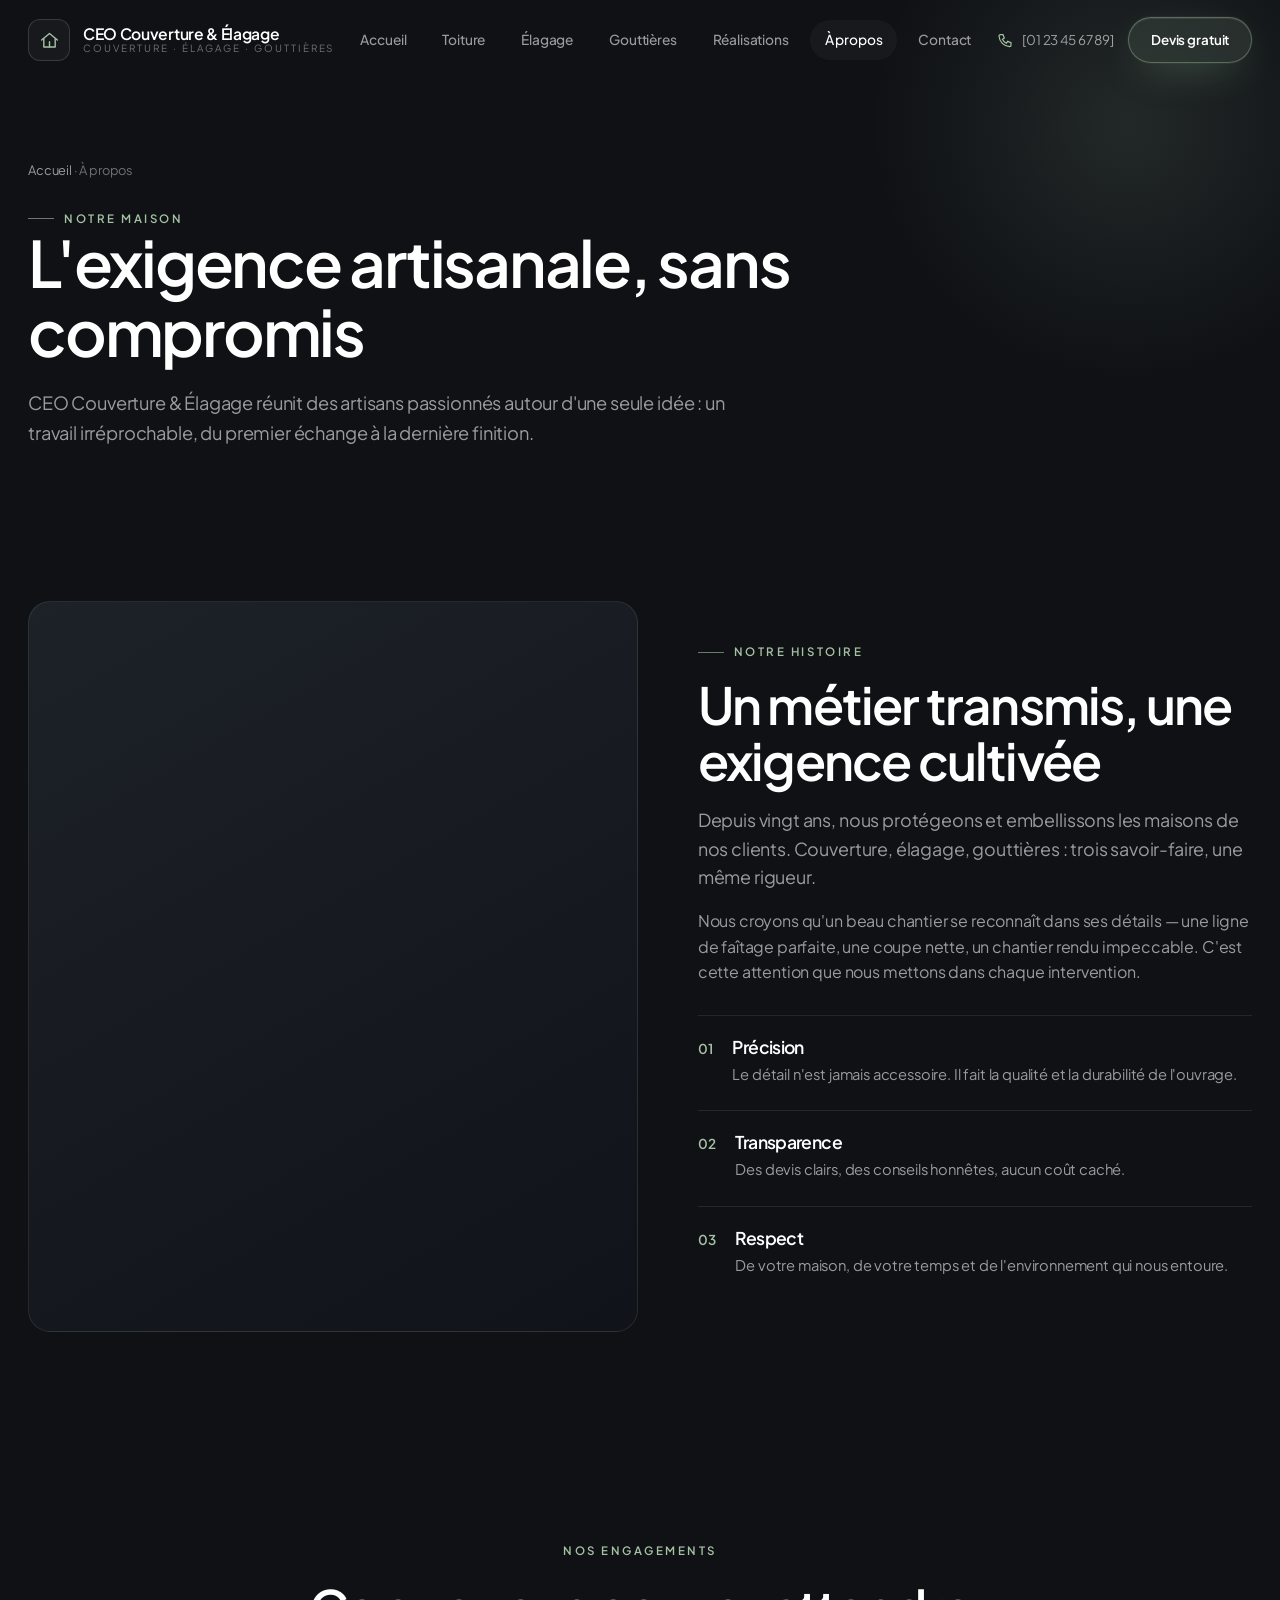
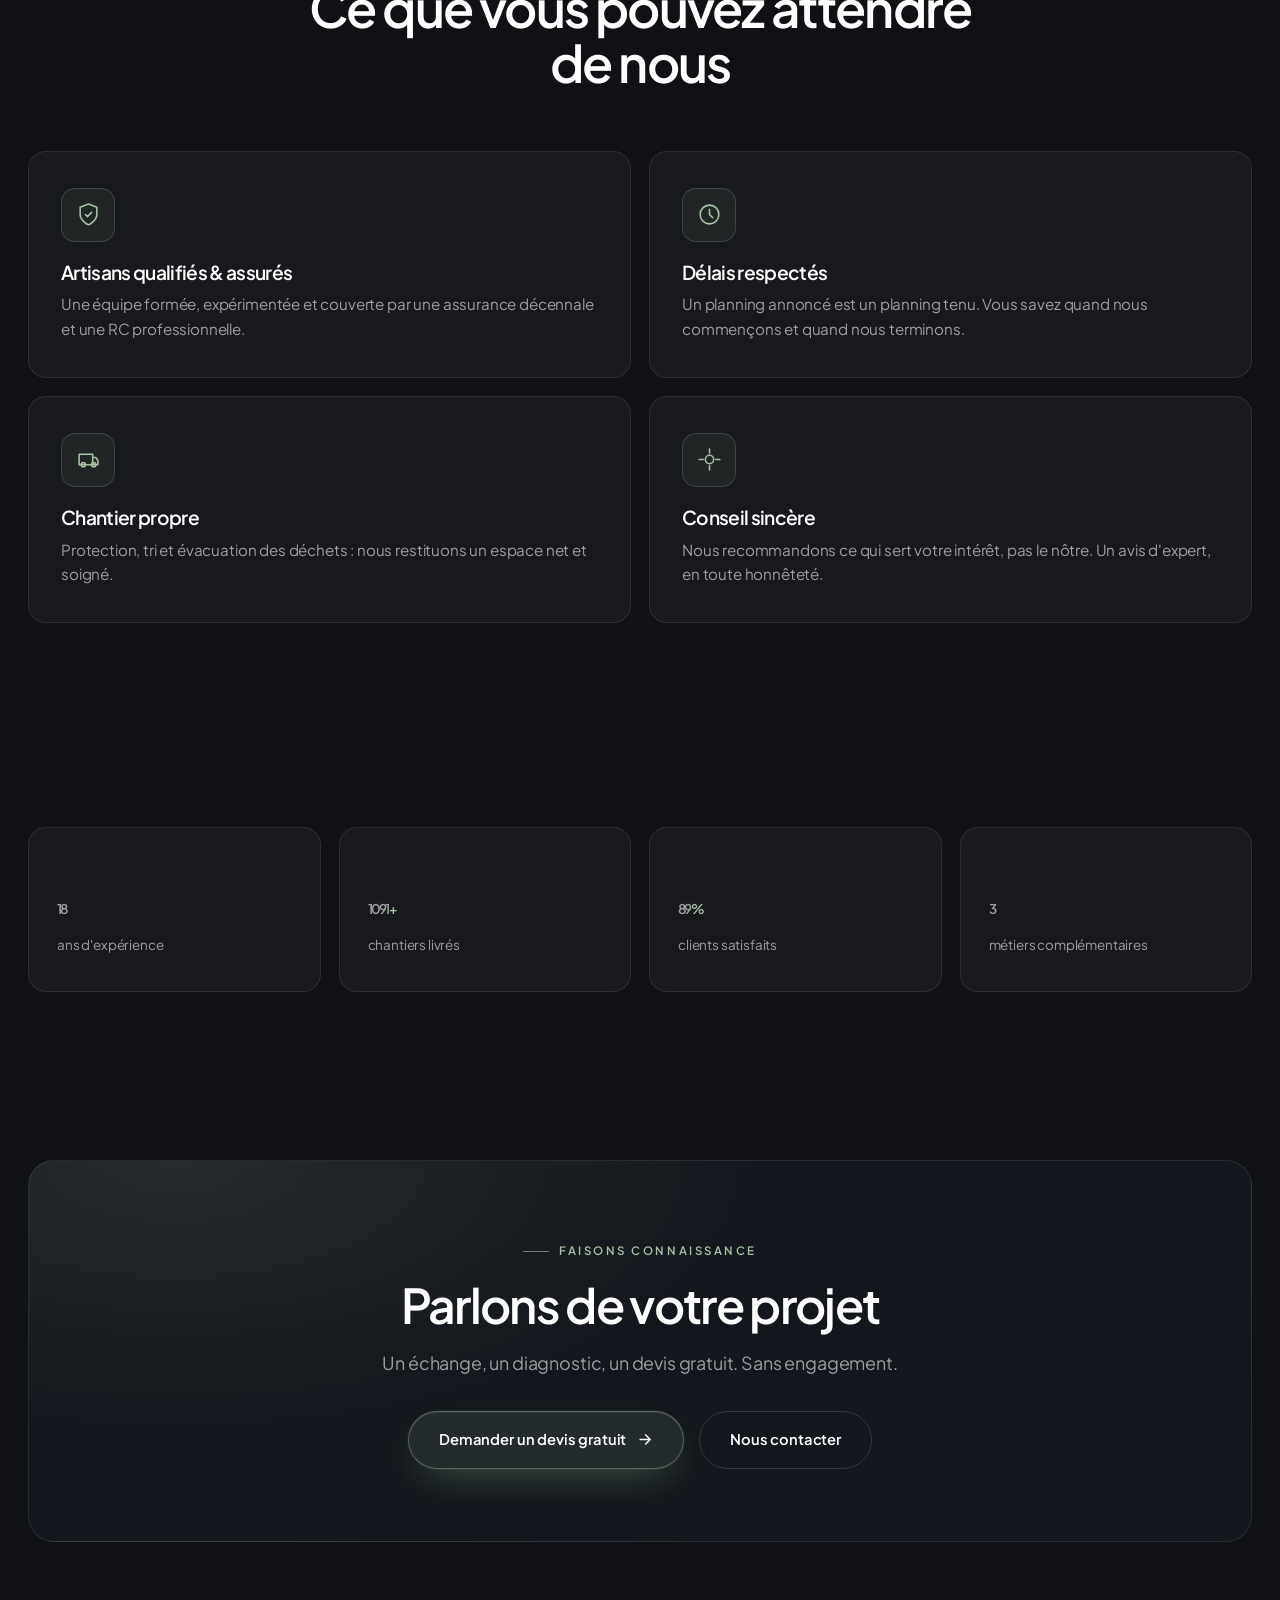
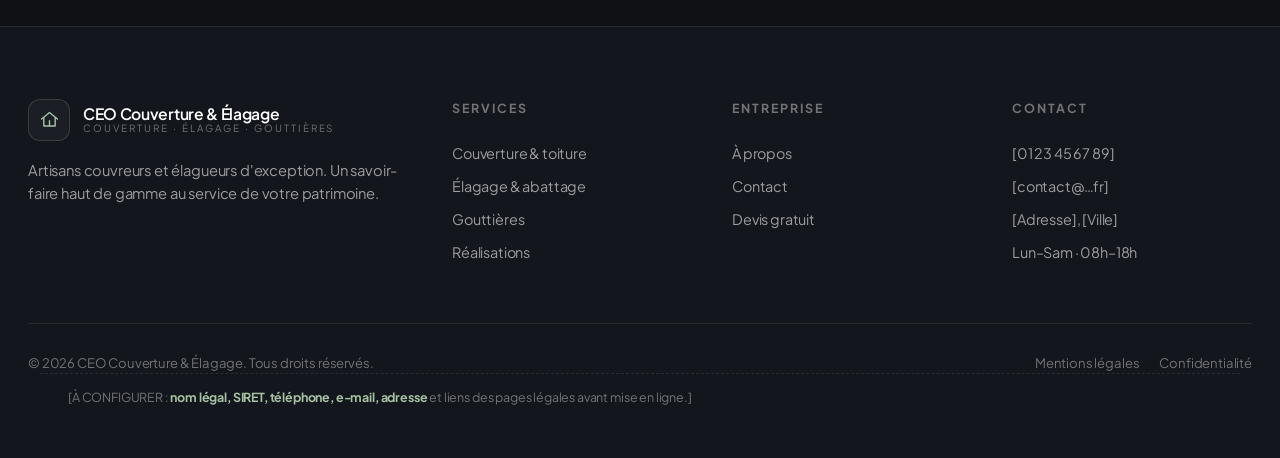
==== commit 13b7f9f9: "Refonte luxe sombre : charbon, sauge & argent, design Tesla/Apple Nouvelle identité minimaliste haut" ====
--- a/a-propos.html
+++ b/a-propos.html
@@ -3,31 +3,24 @@
 <head>
 <meta charset="UTF-8">
 <meta name="viewport" content="width=device-width, initial-scale=1">
-<title>À propos — Notre histoire, notre équipe, nos certifications | [Nom de l'entreprise]</title>
-<meta name="description" content="Découvrez [Nom de l'entreprise] : artisans couvreurs et élagueurs à [Ville]. Notre histoire, notre équipe, nos certifications RGE et notre assurance décennale.">
+<title>À propos — CEO Couverture &amp; Élagage</title>
+<meta name="description" content="CEO Couverture &amp; Élagage : une entreprise artisanale haut de gamme. Notre histoire, nos valeurs et notre exigence du travail bien fait.">
 <meta name="robots" content="index, follow">
-<link rel="canonical" href="https://www.[votre-domaine].fr/a-propos.html">
-<meta property="og:title" content="À propos — [Nom de l'entreprise]">
-<meta property="og:description" content="Notre histoire, notre équipe et nos certifications.">
-<meta name="theme-color" content="#15181a">
+<link rel="canonical" href="https://www.ceo-couverture-elagage.fr/a-propos.html">
+<meta name="theme-color" content="#0F1115">
 <link rel="icon" href="favicon.svg" type="image/svg+xml">
 <link rel="preconnect" href="https://fonts.googleapis.com">
 <link rel="preconnect" href="https://fonts.gstatic.com" crossorigin>
-<link href="https://fonts.googleapis.com/css2?family=Fraunces:ital,opsz,wght@0,9..144,400;0,9..144,500;1,9..144,400&family=Hanken+Grotesk:wght@400;500;600;700&display=swap" rel="stylesheet">
+<link href="https://fonts.googleapis.com/css2?family=Plus+Jakarta+Sans:wght@400;500;600;700&display=swap" rel="stylesheet">
 <link rel="stylesheet" href="assets/css/styles.css">
-<script type="application/ld+json">
-{ "@context": "https://schema.org", "@type": "BreadcrumbList", "itemListElement": [
-  { "@type": "ListItem", "position": 1, "name": "Accueil", "item": "https://www.[votre-domaine].fr/" },
-  { "@type": "ListItem", "position": 2, "name": "À propos", "item": "https://www.[votre-domaine].fr/a-propos.html" } ] }
-</script>
 </head>
 <body>
 
 <header class="site-header">
   <div class="wrap wrap-wide header-inner">
-    <a class="brand" href="index.html" aria-label="Accueil — [Nom de l'entreprise]">
-      <span class="brand-mark"><svg viewBox="0 0 24 24" fill="none" stroke="currentColor" stroke-width="1.7" stroke-linejoin="round" stroke-linecap="round"><path d="M3 12 12 5l9 7"/><path d="M6 11v8h12v-8"/></svg></span>
-      <span class="brand-name"><strong>[Nom de l'entreprise]</strong><small>Couverture · Élagage · Gouttières</small></span>
+    <a class="brand" href="index.html" aria-label="Accueil — CEO Couverture &amp; Élagage">
+      <span class="brand-mark"><svg viewBox="0 0 24 24" fill="none" stroke="currentColor" stroke-width="1.6" stroke-linejoin="round" stroke-linecap="round"><path d="M3 11.5 12 4l9 7.5"/><path d="M5.5 10v9.5h13V10"/><path d="M12 19.5v-6"/></svg></span>
+      <span class="brand-name"><strong>CEO Couverture &amp; Élagage</strong><small>Couverture · Élagage · Gouttières</small></span>
     </a>
     <nav class="nav-main" aria-label="Navigation principale">
       <a href="index.html">Accueil</a>
@@ -41,9 +34,9 @@
     <div class="header-side">
       <a class="header-phone" href="tel:+33000000000">
         <svg viewBox="0 0 24 24" fill="none" stroke="currentColor" stroke-width="1.8"><path d="M5 4h4l2 5-3 2a14 14 0 0 0 6 6l2-3 5 2v4a2 2 0 0 1-2 2A17 17 0 0 1 3 6a2 2 0 0 1 2-2Z"/></svg>
-        <span class="num-wrap"><span class="pre">Urgence &amp; devis</span><span class="num">[01 23 45 67 89]</span></span>
+        <span>[01 23 45 67 89]</span>
       </a>
-      <a href="contact.html#devis" class="btn btn-rust header-cta"><span>Devis gratuit</span></a>
+      <a href="contact.html#devis" class="btn btn-primary header-cta">Devis gratuit</a>
       <button class="nav-toggle" aria-label="Ouvrir le menu" aria-expanded="false"><span></span><span></span><span></span></button>
     </div>
   </div>
@@ -58,148 +51,95 @@
     <a href="a-propos.html"><span class="idx">06</span>À propos</a>
     <a href="contact.html"><span class="idx">07</span>Contact</a>
   </nav>
-  <div class="nav-overlay-foot">
-    <a href="tel:+33000000000"><span class="lbl">Téléphone</span>[01 23 45 67 89]</a>
-    <a href="mailto:[contact@votre-domaine.fr]"><span class="lbl">E-mail</span>[contact@votre-domaine.fr]</a>
-    <a href="contact.html#devis"><span class="lbl">Un projet ?</span>Demander un devis</a>
-  </div>
+  <div class="nav-overlay-foot">CEO Couverture &amp; Élagage — Devis gratuit sous 48 h</div>
 </div>
 
 <main>
 
-<section class="page-hero bg-noir tex tex-slate grain">
-  <div class="px-bg" data-parallax="0.1" aria-hidden="true">&amp;</div>
-  <div class="wrap wrap-wide px-inner">
-    <div class="crumb"><a href="index.html">Accueil</a><span class="sep">/</span><span>À propos</span></div>
-    <h1 class="display" data-split>Des artisans, *pas des bricoleurs.*</h1>
-    <p class="ph-lead lead" data-reveal data-delay="2">[Nom de l'entreprise] réunit le savoir-faire du couvreur et celui de l'élagueur pour protéger durablement votre maison.</p>
+<section class="page-hero">
+  <div class="wrap wrap-wide">
+    <p class="crumbs" data-reveal><a href="index.html">Accueil</a> · À propos</p>
+    <span class="eyebrow" data-reveal>Notre maison</span>
+    <h1 data-reveal data-reveal-d="1">L'exigence artisanale, sans compromis</h1>
+    <p class="lead" data-reveal data-reveal-d="2">CEO Couverture &amp; Élagage réunit des artisans passionnés autour d'une seule idée : un travail irréprochable, du premier échange à la dernière finition.</p>
   </div>
 </section>
 
-<section class="section bg-stone tex tex-stone pt0" style="padding-top:clamp(70px,10vh,130px)">
-  <div class="wrap wrap-wide split">
-    <div class="split-text">
-      <span class="over" data-reveal>Notre histoire</span>
-      <h2 class="h-lg" data-split data-delay="1" style="margin-top:20px">Une entreprise née d'un savoir-faire de terrain.</h2>
-      <p class="mut" data-reveal data-delay="2">[Présentez ici l'histoire de votre entreprise : année de création, parcours du fondateur, et ce qui vous a conduit à réunir les métiers de la couverture et de l'élagage.]</p>
-      <p class="mut" data-reveal data-delay="2">[Décrivez votre évolution : croissance de l'équipe, zone d'intervention, valeurs qui guident votre travail au quotidien — proximité, honnêteté, exigence.]</p>
-      <ul class="checklist">
-        <li data-reveal><span class="ck"><svg viewBox="0 0 24 24" fill="none" stroke="currentColor" stroke-width="2.2" stroke-linecap="round" stroke-linejoin="round"><path d="m5 13 4 4L19 7"/></svg></span><span><strong>Entreprise locale</strong><span>Implantée à [Ville], au plus près de ses clients.</span></span></li>
-        <li data-reveal data-delay="1"><span class="ck"><svg viewBox="0 0 24 24" fill="none" stroke="currentColor" stroke-width="2.2" stroke-linecap="round" stroke-linejoin="round"><path d="m5 13 4 4L19 7"/></svg></span><span><strong>Conseil honnête</strong><span>Nous privilégions la solution juste, pas la plus chère.</span></span></li>
-      </ul>
-    </div>
-    <div class="split-media">
-      <!-- PHOTO : remplacez .shot par <img class="shot-img" src="[URL UNSPLASH]" alt="…"> — recherche : « craftsman portrait » -->
-      <figure class="shot tx-wood">
-        <div class="shot-bg"></div>
-        <span class="shot-tag"><svg viewBox="0 0 24 24" fill="none" stroke="currentColor" stroke-width="1.6" stroke-linejoin="round"><path d="M3 8h3.5L8 6h8l1.5 2H21v11H3z"/><circle cx="12" cy="13" r="3.4"/></svg> Image Unsplash — « craftsman »</span>
-      </figure>
-    </div>
-  </div>
-</section>
-
-<section class="px-section bg-noir tex tex-slate grain">
-  <div class="px-bg" data-parallax="0.12" aria-hidden="true">RGE</div>
-  <div class="wrap wrap-wide px-inner">
-    <div class="stats-row">
-      <div class="stat" data-reveal><div class="stat-n"><span data-count="20">0</span></div><div class="stat-l">années d'expérience</div></div>
-      <div class="stat" data-reveal data-delay="1"><div class="stat-n"><span data-count="8">0</span></div><div class="stat-l">artisans dans l'équipe</div></div>
-      <div class="stat" data-reveal data-delay="2"><div class="stat-n"><span data-count="850">0</span><span class="u">+</span></div><div class="stat-l">chantiers réalisés</div></div>
-      <div class="stat" data-reveal data-delay="3"><div class="stat-n"><span data-count="98">0</span><span class="u">%</span></div><div class="stat-l">de clients satisfaits</div></div>
-    </div>
-  </div>
-</section>
-
-<section class="section bg-stone tex tex-stone">
+<section class="section-pad-sm">
   <div class="wrap wrap-wide">
-    <div class="sec-head">
-      <div class="st-left"><span class="over" data-reveal>L'équipe</span><h2 class="h-xl" data-split data-delay="1">Les artisans qui montent chez vous.</h2></div>
-      <p class="st-right mut" data-reveal data-delay="2">Remplacez ces fiches par les photos et les noms réels des membres de votre équipe.</p>
-    </div>
-    <div class="team-grid">
-      <div class="team" data-reveal>
-        <figure class="shot tx-slate"><div class="shot-bg"></div><span class="shot-tag"><svg viewBox="0 0 24 24" fill="none" stroke="currentColor" stroke-width="1.6" stroke-linejoin="round"><path d="M3 8h3.5L8 6h8l1.5 2H21v11H3z"/><circle cx="12" cy="13" r="3.4"/></svg> Portrait</span></figure>
-        <h3>[Prénom Nom]</h3><div class="role">[Fondateur · Couvreur]</div>
-        <p>[Courte présentation : parcours, spécialité.]</p>
+    <div class="about-split">
+      <div class="about-visual" data-reveal>
+        <img data-fallback src="https://images.unsplash.com/photo-1581578731548-c64695cc6952?auto=format&fit=crop&w=1100&q=80" alt="Artisan au travail">
       </div>
-      <div class="team" data-reveal data-delay="1">
-        <figure class="shot tx-wood"><div class="shot-bg"></div><span class="shot-tag"><svg viewBox="0 0 24 24" fill="none" stroke="currentColor" stroke-width="1.6" stroke-linejoin="round"><path d="M3 8h3.5L8 6h8l1.5 2H21v11H3z"/><circle cx="12" cy="13" r="3.4"/></svg> Portrait</span></figure>
-        <h3>[Prénom Nom]</h3><div class="role">[Chef d'équipe couverture]</div>
-        <p>[Courte présentation : parcours, spécialité.]</p>
-      </div>
-      <div class="team" data-reveal data-delay="2">
-        <figure class="shot tx-zinc"><div class="shot-bg"></div><span class="shot-tag"><svg viewBox="0 0 24 24" fill="none" stroke="currentColor" stroke-width="1.6" stroke-linejoin="round"><path d="M3 8h3.5L8 6h8l1.5 2H21v11H3z"/><circle cx="12" cy="13" r="3.4"/></svg> Portrait</span></figure>
-        <h3>[Prénom Nom]</h3><div class="role">[Grimpeur-élagueur]</div>
-        <p>[Courte présentation : parcours, spécialité.]</p>
-      </div>
-      <div class="team" data-reveal data-delay="3">
-        <figure class="shot tx-slate"><div class="shot-bg"></div><span class="shot-tag"><svg viewBox="0 0 24 24" fill="none" stroke="currentColor" stroke-width="1.6" stroke-linejoin="round"><path d="M3 8h3.5L8 6h8l1.5 2H21v11H3z"/><circle cx="12" cy="13" r="3.4"/></svg> Portrait</span></figure>
-        <h3>[Prénom Nom]</h3><div class="role">[Conseiller clientèle]</div>
-        <p>[Courte présentation : parcours, spécialité.]</p>
+      <div data-reveal data-reveal-d="1">
+        <span class="eyebrow">Notre histoire</span>
+        <h2 class="h-section" style="margin:16px 0 18px">Un métier transmis, une exigence cultivée</h2>
+        <p class="lead">Depuis vingt ans, nous protégeons et embellissons les maisons de nos clients. Couverture, élagage, gouttières : trois savoir-faire, une même rigueur.</p>
+        <p style="color:var(--muted);margin-top:16px">Nous croyons qu'un beau chantier se reconnaît dans ses détails — une ligne de faîtage parfaite, une coupe nette, un chantier rendu impeccable. C'est cette attention que nous mettons dans chaque intervention.</p>
+        <div class="values">
+          <div class="value"><span class="vn">01</span><div><h3>Précision</h3><p>Le détail n'est jamais accessoire. Il fait la qualité et la durabilité de l'ouvrage.</p></div></div>
+          <div class="value"><span class="vn">02</span><div><h3>Transparence</h3><p>Des devis clairs, des conseils honnêtes, aucun coût caché.</p></div></div>
+          <div class="value"><span class="vn">03</span><div><h3>Respect</h3><p>De votre maison, de votre temps et de l'environnement qui nous entoure.</p></div></div>
+        </div>
       </div>
     </div>
   </div>
 </section>
 
-<section class="section bg-anthra tex tex-zinc grain">
+<section class="section-pad">
   <div class="wrap wrap-wide">
-    <div class="sec-head">
-      <div class="st-left"><span class="over" data-reveal>Certifications &amp; garanties</span><h2 class="h-xl" data-split data-delay="1">Des travaux encadrés et assurés.</h2></div>
-      <p class="st-right mut" data-reveal data-delay="2">Nos qualifications et assurances vous garantissent un travail conforme et protégé. Renseignez vos références exactes.</p>
+    <div class="section-head center" data-reveal>
+      <span class="eyebrow">Nos engagements</span>
+      <h2 class="h-section">Ce que vous pouvez attendre de nous</h2>
     </div>
-    <div class="detail-grid">
-      <article class="detail" data-reveal>
-        <span class="d-ico"><svg viewBox="0 0 24 24" fill="none" stroke="currentColor" stroke-width="1.4" stroke-linejoin="round"><path d="M12 3 4 6v6c0 5 3.5 8 8 9 4.5-1 8-4 8-9V6Z"/><path d="m9 12 2 2 4-4"/></svg></span>
-        <span class="d-num">01</span><h3>Assurance décennale</h3>
-        <p>L'ensemble de nos travaux est couvert par une garantie décennale. Compagnie : [Nom de l'assureur] — N° de contrat : [Référence].</p>
+    <div class="feat-grid">
+      <article class="feat-card" data-reveal data-reveal-d="1">
+        <span class="bento-ico"><svg viewBox="0 0 24 24" fill="none" stroke="currentColor" stroke-width="1.5" stroke-linejoin="round" stroke-linecap="round"><path d="M12 22s8-4 8-10V5l-8-3-8 3v7c0 6 8 10 8 10Z"/><path d="m9 12 2 2 4-4"/></svg></span>
+        <h3>Artisans qualifiés &amp; assurés</h3>
+        <p>Une équipe formée, expérimentée et couverte par une assurance décennale et une RC professionnelle.</p>
       </article>
-      <article class="detail" data-reveal data-delay="1">
-        <span class="d-ico"><svg viewBox="0 0 24 24" fill="none" stroke="currentColor" stroke-width="1.4" stroke-linejoin="round"><circle cx="12" cy="9" r="6"/><path d="m8.5 14-2 7 5.5-3 5.5 3-2-7"/></svg></span>
-        <span class="d-num">02</span><h3>Qualification RGE</h3>
-        <p>Reconnu Garant de l'Environnement pour les travaux d'efficacité énergétique. Organisme : [Nom] — N° : [Référence].</p>
+      <article class="feat-card" data-reveal data-reveal-d="2">
+        <span class="bento-ico"><svg viewBox="0 0 24 24" fill="none" stroke="currentColor" stroke-width="1.5" stroke-linejoin="round" stroke-linecap="round"><circle cx="12" cy="12" r="9"/><path d="M12 7v5l3 3"/></svg></span>
+        <h3>Délais respectés</h3>
+        <p>Un planning annoncé est un planning tenu. Vous savez quand nous commençons et quand nous terminons.</p>
       </article>
-      <article class="detail" data-reveal>
-        <span class="d-ico"><svg viewBox="0 0 24 24" fill="none" stroke="currentColor" stroke-width="1.4" stroke-linejoin="round"><rect x="5" y="4" width="14" height="17" rx="1.5"/><path d="M9 4V3h6v1M9 11h6M9 15h4"/></svg></span>
-        <span class="d-num">03</span><h3>Entreprise enregistrée</h3>
-        <p>Une entreprise déclarée et transparente. SIRET : [Numéro SIRET]. Garanties biennale et de parfait achèvement incluses.</p>
+      <article class="feat-card" data-reveal data-reveal-d="3">
+        <span class="bento-ico"><svg viewBox="0 0 24 24" fill="none" stroke="currentColor" stroke-width="1.5" stroke-linejoin="round" stroke-linecap="round"><path d="M3 7h13v10H3zM16 10h3l2 3v4h-5"/><circle cx="7" cy="17" r="2"/><circle cx="17" cy="17" r="2"/></svg></span>
+        <h3>Chantier propre</h3>
+        <p>Protection, tri et évacuation des déchets : nous restituons un espace net et soigné.</p>
       </article>
-      <article class="detail" data-reveal data-delay="1">
-        <span class="d-ico"><svg viewBox="0 0 24 24" fill="none" stroke="currentColor" stroke-width="1.4" stroke-linejoin="round" stroke-linecap="round"><path d="M3 19h18"/><path d="M5 19v-3.5A7 7 0 0 1 19 15.5V19"/><path d="M10 9.2V6a2 2 0 0 1 4 0v3.2"/></svg></span>
-        <span class="d-num">04</span><h3>Sécurité du travail</h3>
-        <p>Équipes formées au travail en hauteur, matériel contrôlé et protocoles respectés sur chaque chantier.</p>
+      <article class="feat-card" data-reveal data-reveal-d="4">
+        <span class="bento-ico"><svg viewBox="0 0 24 24" fill="none" stroke="currentColor" stroke-width="1.5" stroke-linejoin="round" stroke-linecap="round"><path d="M12 2v4M12 18v4M2 12h4M18 12h4"/><circle cx="12" cy="12" r="4"/></svg></span>
+        <h3>Conseil sincère</h3>
+        <p>Nous recommandons ce qui sert votre intérêt, pas le nôtre. Un avis d'expert, en toute honnêteté.</p>
       </article>
     </div>
   </div>
 </section>
 
-<section class="section bg-stone tex tex-stone">
+<section class="section-pad-sm">
   <div class="wrap wrap-wide">
-    <div class="sec-head"><div class="st-left"><span class="over" data-reveal>Nos valeurs</span><h2 class="h-xl" data-split data-delay="1">Ce qui guide nos chantiers.</h2></div></div>
-    <div class="values">
-      <div class="value" data-reveal>
-        <span class="v-ico"><svg viewBox="0 0 24 24" fill="none" stroke="currentColor" stroke-width="1.4" stroke-linejoin="round" stroke-linecap="round"><path d="M3 19h18"/><path d="M5 19v-3.5A7 7 0 0 1 19 15.5V19"/><path d="M10 9.2V6a2 2 0 0 1 4 0v3.2"/></svg></span>
-        <h3>Sécurité d'abord</h3><p>Travail en hauteur sécurisé, matériel contrôlé et protocoles respectés, pour nos équipes comme pour vous.</p>
-      </div>
-      <div class="value" data-reveal data-delay="1">
-        <span class="v-ico"><svg viewBox="0 0 24 24" fill="none" stroke="currentColor" stroke-width="1.4" stroke-linejoin="round"><rect x="5" y="4" width="14" height="17" rx="1.5"/><path d="M9 4V3h6v1M9 11h6M9 15h4"/></svg></span>
-        <h3>Transparence</h3><p>Des devis clairs, des explications compréhensibles et aucun supplément qui n'aurait pas été annoncé.</p>
-      </div>
-      <div class="value" data-reveal data-delay="2">
-        <span class="v-ico"><svg viewBox="0 0 24 24" fill="none" stroke="currentColor" stroke-width="1.4" stroke-linejoin="round"><path d="M12 3 3 8l9 5 9-5Z"/><path d="m3 13 9 5 9-5M3 17l9 5 9-5"/></svg></span>
-        <h3>Travail durable</h3><p>Des matériaux de qualité et une exécution soignée pour des réalisations qui tiennent dans le temps.</p>
-      </div>
+    <div class="stats">
+      <div class="stat" data-reveal data-reveal-d="1"><strong><span data-count="20">20</span></strong><span>ans d'expérience</span></div>
+      <div class="stat" data-reveal data-reveal-d="2"><strong><span data-count="1200">1200</span><span class="suf">+</span></strong><span>chantiers livrés</span></div>
+      <div class="stat" data-reveal data-reveal-d="3"><strong><span data-count="98">98</span><span class="suf">%</span></strong><span>clients satisfaits</span></div>
+      <div class="stat" data-reveal data-reveal-d="4"><strong><span data-count="3">3</span></strong><span>métiers complémentaires</span></div>
     </div>
   </div>
 </section>
 
-<section class="section bg-noir tex tex-wood grain">
-  <div class="wrap cta">
-    <span class="over solo" data-reveal>Faisons connaissance</span>
-    <h2 class="cta-title" data-split data-delay="1">Discutons de *votre projet.*</h2>
-    <p data-reveal data-delay="2">Nos artisans sont à votre écoute pour un devis gratuit et sans engagement.</p>
-    <div class="cta-actions" data-reveal data-delay="2">
-      <a href="contact.html#devis" class="btn btn-rust"><span>Demander mon devis</span><span class="ar">→</span></a>
-      <a href="tel:+33000000000" class="btn btn-line-l"><span>[01 23 45 67 89]</span></a>
+<section class="section-pad-sm">
+  <div class="wrap wrap-wide">
+    <div class="cta-split" data-reveal>
+      <span class="eyebrow">Faisons connaissance</span>
+      <h2>Parlons de votre projet</h2>
+      <p class="lead">Un échange, un diagnostic, un devis gratuit. Sans engagement.</p>
+      <div class="hero-actions">
+        <a href="contact.html#devis" class="btn btn-primary">Demander un devis gratuit
+          <svg viewBox="0 0 24 24" fill="none" stroke="currentColor" stroke-width="2"><path d="M5 12h14M13 5l7 7-7 7"/></svg>
+        </a>
+        <a href="contact.html" class="btn btn-ghost">Nous contacter</a>
+      </div>
     </div>
   </div>
 </section>
@@ -210,39 +150,43 @@
   <div class="wrap wrap-wide">
     <div class="footer-top">
       <div class="footer-brand">
-        <p class="f-big">Couvreurs &amp;<br>élagueurs, <em>artisans</em>.</p>
-        <p>[Nom de l'entreprise] — couverture, élagage et gouttières à [Ville]. Un travail soigné, des conseils honnêtes, des chantiers qui durent.</p>
+        <a class="brand" href="index.html">
+          <span class="brand-mark"><svg viewBox="0 0 24 24" fill="none" stroke="currentColor" stroke-width="1.6" stroke-linejoin="round" stroke-linecap="round"><path d="M3 11.5 12 4l9 7.5"/><path d="M5.5 10v9.5h13V10"/><path d="M12 19.5v-6"/></svg></span>
+          <span class="brand-name"><strong>CEO Couverture &amp; Élagage</strong><small>Couverture · Élagage · Gouttières</small></span>
+        </a>
+        <p>Artisans couvreurs et élagueurs d'exception. Un savoir-faire haut de gamme au service de votre patrimoine.</p>
       </div>
-      <div class="footer-col"><h4>Métiers</h4><ul>
-        <li><a href="toiture.html">Toiture &amp; couverture</a></li>
-        <li><a href="elagage.html">Élagage &amp; abattage</a></li>
-        <li><a href="gouttieres.html">Gouttières</a></li>
-        <li><a href="realisations.html">Réalisations</a></li>
-      </ul></div>
-      <div class="footer-col"><h4>Entreprise</h4><ul>
-        <li><a href="a-propos.html">À propos</a></li>
-        <li><a href="contact.html">Contact</a></li>
-        <li><a href="contact.html#devis">Devis gratuit</a></li>
-        <li><a href="contact.html#zones">Zones d'intervention</a></li>
-      </ul></div>
-      <div class="footer-col"><h4>Contact</h4><ul class="footer-contact">
-        <li><svg viewBox="0 0 24 24" fill="none" stroke="currentColor" stroke-width="1.8"><path d="M5 4h4l2 5-3 2a14 14 0 0 0 6 6l2-3 5 2v4a2 2 0 0 1-2 2A17 17 0 0 1 3 6a2 2 0 0 1 2-2Z"/></svg> <a href="tel:+33000000000">[01 23 45 67 89]</a></li>
-        <li><svg viewBox="0 0 24 24" fill="none" stroke="currentColor" stroke-width="1.8"><rect x="3" y="5" width="18" height="14" rx="1.5"/><path d="m3 7 9 6 9-6"/></svg> <a href="mailto:[contact@votre-domaine.fr]">[contact@votre-domaine.fr]</a></li>
-        <li><svg viewBox="0 0 24 24" fill="none" stroke="currentColor" stroke-width="1.8"><path d="M12 21s-7-5.5-7-11a7 7 0 0 1 14 0c0 5.5-7 11-7 11Z"/><circle cx="12" cy="10" r="2.5"/></svg> [Numéro et rue], [Code postal] [Ville]</li>
-        <li><svg viewBox="0 0 24 24" fill="none" stroke="currentColor" stroke-width="1.8"><circle cx="12" cy="12" r="9"/><path d="M12 7v5l3 3"/></svg> Lun – Sam : [08 h – 18 h]</li>
-      </ul></div>
+      <div class="footer-col">
+        <h4>Services</h4>
+        <a href="toiture.html">Couverture &amp; toiture</a>
+        <a href="elagage.html">Élagage &amp; abattage</a>
+        <a href="gouttieres.html">Gouttières</a>
+        <a href="realisations.html">Réalisations</a>
+      </div>
+      <div class="footer-col">
+        <h4>Entreprise</h4>
+        <a href="a-propos.html">À propos</a>
+        <a href="contact.html">Contact</a>
+        <a href="contact.html#devis">Devis gratuit</a>
+      </div>
+      <div class="footer-col">
+        <h4>Contact</h4>
+        <a href="tel:+33000000000">[01 23 45 67 89]</a>
+        <a href="mailto:contact@ceo-couverture-elagage.fr">[contact@…fr]</a>
+        <p>[Adresse], [Ville]</p>
+        <p>Lun–Sam · 08h–18h</p>
+      </div>
     </div>
     <div class="footer-bottom">
-      <span>© <span id="year">2026</span> [Nom de l'entreprise] — SIRET [Numéro SIRET]. Assurance décennale [Compagnie].</span>
-      <span class="legal"><a href="contact.html">Mentions légales</a><a href="contact.html">Confidentialité</a><a href="#">Haut de page ↑</a></span>
+      <p>© <span id="year">2026</span> CEO Couverture &amp; Élagage. Tous droits réservés.</p>
+      <div class="fb-links">
+        <a href="#">Mentions légales</a>
+        <a href="#">Confidentialité</a>
+      </div>
     </div>
   </div>
+  <p class="config-note">[À CONFIGURER : <b>nom légal, SIRET, téléphone, e-mail, adresse</b> et liens des pages légales avant mise en ligne.]</p>
 </footer>
-
-<div class="m-bar">
-  <a href="tel:+33000000000" class="btn btn-line-l"><span>Appeler</span></a>
-  <a href="contact.html#devis" class="btn btn-rust"><span>Devis gratuit</span></a>
-</div>
 
 <script src="assets/js/main.js"></script>
 </body>
--- a/assets/css/styles.css
+++ b/assets/css/styles.css
@@ -1,635 +1,542 @@
-/* =========================================================
-   [Nom de l'entreprise] — Couverture · Élagage · Gouttières
-   Identité « artisan » — ardoise · zinc · bois · pierre
-   ========================================================= */
-
-:root {
-  --noir:    #15181a;
-  --anthra:  #1e2427;
-  --slate:   #2a3236;
-  --graphite:#343d41;
-  --bone:    #ece7db;
-  --zinc:    #aeb4b3;
-  --zinc-d:  #767e7e;
-  --forest:  #7ba374;
-  --forest-d:#2d4733;
-  --rust:    #c06a3c;
-  --rust-br: #d3845a;
-  --stone:   #e7e1d1;
-  --stone-2: #ddd5c0;
-  --ink:     #1f2320;
-  --mut-l:   #6d6857;
-
-  --line-d:  rgba(236,231,219,.14);
-  --line-l:  rgba(31,35,32,.16);
-
-  --serif: "Fraunces", "Iowan Old Style", Georgia, serif;
-  --sans:  "Hanken Grotesk", -apple-system, BlinkMacSystemFont, "Segoe UI", sans-serif;
-
-  --tex-slate: url("../textures/slate.svg");
-  --tex-zinc:  url("../textures/zinc.svg");
-  --tex-wood:  url("../textures/wood.svg");
-  --tex-stone: url("../textures/stone.svg");
-
-  --ease:   cubic-bezier(.16,1,.3,1);
-  --ease-2: cubic-bezier(.62,.05,.2,1);
-  --pad:    clamp(22px, 5vw, 58px);
-  --wrap:   1340px;
-}
-
-*, *::before, *::after { box-sizing: border-box; }
-* { margin: 0; }
-html { -webkit-text-size-adjust: 100%; scroll-behavior: smooth; }
-body {
-  font-family: var(--sans);
-  background: var(--noir);
-  color: var(--bone);
-  line-height: 1.62;
-  font-size: 17px;
-  -webkit-font-smoothing: antialiased;
-  text-rendering: optimizeLegibility;
-  overflow-x: hidden;
-}
-img, svg { display: block; max-width: 100%; }
-a { color: inherit; text-decoration: none; }
-ul { list-style: none; padding: 0; }
-button { font: inherit; color: inherit; cursor: pointer; border: 0; background: none; }
-input, select, textarea { font: inherit; }
-::selection { background: var(--rust); color: #fff; }
-:focus-visible { outline: 2px solid var(--forest); outline-offset: 3px; }
-
-/* ---------- Typo ---------- */
-h1,h2,h3,h4 { font-family: var(--serif); font-weight: 400; line-height: 1.05; letter-spacing: -.018em; }
-em { font-style: italic; }
-.serif { font-family: var(--serif); }
-.display { font-family: var(--serif); font-weight: 400; font-size: clamp(2.9rem, 8vw, 7.6rem); line-height: 1; letter-spacing: -.03em; }
-.h-xl { font-size: clamp(2.2rem, 5.1vw, 4.4rem); line-height: 1.04; letter-spacing: -.026em; }
-.h-lg { font-size: clamp(1.85rem, 3.4vw, 2.95rem); line-height: 1.08; letter-spacing: -.02em; }
-.lead { font-size: clamp(1.04rem, 1.35vw, 1.26rem); line-height: 1.56; }
-
-.over {
-  font-family: var(--sans); font-size: .74rem; font-weight: 700;
-  letter-spacing: .22em; text-transform: uppercase;
-  display: inline-flex; align-items: center; gap: 13px;
-}
-.over::before { content: ""; width: 26px; height: 9px; flex: none;
-  background: var(--rust);
-  -webkit-mask: url("data:image/svg+xml,%3Csvg xmlns='http://www.w3.org/2000/svg' width='26' height='9'%3E%3Cpath d='M0 9 4.3 0h4.3L4.3 9zM8.6 9 12.9 0h4.3L12.9 9zM17.2 9 21.5 0h4.3L21.5 9z' fill='%23000'/%3E%3C/svg%3E") no-repeat;
-          mask: url("data:image/svg+xml,%3Csvg xmlns='http://www.w3.org/2000/svg' width='26' height='9'%3E%3Cpath d='M0 9 4.3 0h4.3L4.3 9zM8.6 9 12.9 0h4.3L12.9 9zM17.2 9 21.5 0h4.3L21.5 9z' fill='%23000'/%3E%3C/svg%3E") no-repeat;
-}
-.over.solo::before { display: none; }
-.accent { color: var(--forest); }
-.accent-r { color: var(--rust-br); }
-.mut { color: var(--zinc); }
-.bg-stone .mut { color: var(--mut-l); }
-
-/* ---------- Layout ---------- */
-.wrap { width: 100%; max-width: var(--wrap); margin: 0 auto; padding-left: var(--pad); padding-right: var(--pad); }
-.wrap-wide { max-width: 1640px; }
-.section { padding: clamp(82px, 12vh, 158px) 0; position: relative; }
-.section.pt0 { padding-top: 0; }
-
-.bg-noir   { background: var(--noir); }
-.bg-anthra { background: var(--anthra); }
-.bg-stone  { background: var(--stone); color: var(--ink); }
-
-.tex { position: relative; }
-.tex::before {
-  content: ""; position: absolute; inset: 0; z-index: 0; pointer-events: none;
-  background-size: 420px; background-position: center;
-}
-.tex-slate::before { background-image: var(--tex-slate); opacity: .26; }
-.tex-zinc::before  { background-image: var(--tex-zinc);  opacity: .22; }
-.tex-wood::before  { background-image: var(--tex-wood);  opacity: .3; }
-.tex-stone::before { background-image: var(--tex-stone); opacity: .5; mix-blend-mode: multiply; }
-.tex > * { position: relative; z-index: 1; }
-
-.grain::after {
-  content: ""; position: absolute; inset: 0; pointer-events: none; z-index: 2;
-  background-image: url("data:image/svg+xml,%3Csvg xmlns='http://www.w3.org/2000/svg' width='150' height='150'%3E%3Cfilter id='n'%3E%3CfeTurbulence type='fractalNoise' baseFrequency='0.85' numOctaves='2'/%3E%3C/filter%3E%3Crect width='100%25' height='100%25' filter='url(%23n)'/%3E%3C/svg%3E");
-  opacity: .04; mix-blend-mode: overlay;
-}
+/* ============================================================
+   CEO Couverture et Élagage — Luxury dark design system
+   Charcoal #0F1115 · sage green · frosted silver
+   ============================================================ */
+
+/* ---------- Reset ---------- */
+*,*::before,*::after{box-sizing:border-box;margin:0;padding:0}
+html{-webkit-text-size-adjust:100%;scroll-behavior:smooth}
+@media (prefers-reduced-motion:reduce){html{scroll-behavior:auto}
+  *,*::before,*::after{animation-duration:.001ms!important;animation-iteration-count:1!important;transition-duration:.001ms!important}}
+img,svg{display:block;max-width:100%}
+button,input,select,textarea{font:inherit;color:inherit}
+a{color:inherit;text-decoration:none}
+ul{list-style:none}
+
+/* ---------- Tokens ---------- */
+:root{
+  --bg:#0F1115;
+  --bg-2:#13161c;
+  --bg-3:#171b22;
+  --panel:rgba(255,255,255,.035);
+  --panel-2:rgba(255,255,255,.055);
+  --line:rgba(255,255,255,.09);
+  --line-2:rgba(255,255,255,.14);
+  --white:#FFFFFF;
+  --silver:#C9CFD8;
+  --muted:rgba(255,255,255,.58);
+  --faint:rgba(255,255,255,.4);
+  --sage:#A6C2A4;
+  --sage-deep:#7F9D80;
+  --sage-glow:rgba(150,196,150,.45);
+  --ease:cubic-bezier(.22,.61,.36,1);
+  --wrap:1200px;
+  --wrap-wide:1400px;
+}
+
+/* ---------- Base ---------- */
+body{
+  font-family:"Plus Jakarta Sans","Inter",-apple-system,BlinkMacSystemFont,"Segoe UI",sans-serif;
+  background:var(--bg);
+  color:var(--white);
+  line-height:1.6;
+  font-weight:400;
+  letter-spacing:-.01em;
+  -webkit-font-smoothing:antialiased;
+  overflow-x:hidden;
+}
+::selection{background:var(--sage);color:#0F1115}
+
+.wrap{max-width:var(--wrap);margin:0 auto;padding:0 28px}
+.wrap-wide{max-width:var(--wrap-wide)}
+section{position:relative}
+
+/* ---------- Typography ---------- */
+h1,h2,h3{font-weight:600;line-height:1.08;letter-spacing:-.035em}
+.eyebrow{
+  display:inline-flex;align-items:center;gap:10px;
+  font-size:.72rem;font-weight:600;letter-spacing:.22em;text-transform:uppercase;
+  color:var(--sage);
+}
+.eyebrow::before{content:"";width:26px;height:1px;background:var(--sage);opacity:.6}
+.lead{font-size:1.12rem;color:var(--muted);font-weight:400;max-width:54ch}
+.display{font-size:clamp(2.6rem,6.4vw,5.2rem);font-weight:600}
+.h-section{font-size:clamp(2rem,4vw,3.2rem);font-weight:600}
 
 /* ---------- Buttons ---------- */
-.btn {
-  position: relative; display: inline-flex; align-items: center; gap: 12px;
-  font-family: var(--sans); font-size: .8rem; font-weight: 700;
-  letter-spacing: .13em; text-transform: uppercase;
-  padding: 18px 32px; overflow: hidden; isolation: isolate;
-  transition: color .45s var(--ease), border-color .45s var(--ease);
-}
-.btn span { position: relative; z-index: 2; }
-.btn .ar { transition: transform .4s var(--ease); }
-.btn:hover .ar { transform: translateX(5px); }
-.btn::before {
-  content: ""; position: absolute; inset: 0; z-index: 1;
-  transform: translateY(101%); transition: transform .5s var(--ease-2);
-}
-.btn:hover::before { transform: translateY(0); }
-.btn-rust  { background: var(--rust); color: #fff; }
-.btn-rust::before { background: var(--bone); }
-.btn-rust:hover { color: var(--ink); }
-.btn-line-l { border: 1px solid var(--line-d); color: var(--bone); }
-.btn-line-l::before { background: var(--bone); }
-.btn-line-l:hover { color: var(--ink); border-color: var(--bone); }
-.btn-line-d { border: 1px solid var(--line-l); color: var(--ink); }
-.btn-line-d::before { background: var(--forest-d); }
-.btn-line-d:hover { color: #fff; border-color: var(--forest-d); }
-.btn-forest { background: var(--forest-d); color: var(--bone); }
-.btn-forest::before { background: var(--rust); }
-.btn-forest:hover { color: #fff; }
-
-.ulink {
-  display: inline-flex; align-items: center; gap: 10px;
-  font-size: .79rem; font-weight: 700; letter-spacing: .12em; text-transform: uppercase;
-  padding-bottom: 5px; position: relative;
-}
-.ulink::after {
-  content: ""; position: absolute; left: 0; bottom: 0; height: 1.5px; width: 100%;
-  background: currentColor; transform-origin: left;
-  transition: transform .5s var(--ease-2);
-}
-.ulink:hover::after { transform: scaleX(.18); }
-.ulink .ar { transition: transform .4s var(--ease); }
-.ulink:hover .ar { transform: translateX(5px); }
-
-/* =========================================================
-   HEADER
-   ========================================================= */
-.site-header {
-  position: fixed; inset: 0 0 auto 0; z-index: 200;
-  border-bottom: 1px solid transparent;
-  transition: background .5s var(--ease), backdrop-filter .5s var(--ease), border-color .5s var(--ease);
-}
-.site-header.scrolled {
-  background: rgba(21,24,26,.9); backdrop-filter: blur(13px);
-  border-bottom-color: var(--line-d);
-}
-.header-inner { display: flex; align-items: center; justify-content: space-between; gap: 24px; height: 96px; transition: height .45s var(--ease); }
-.site-header.scrolled .header-inner { height: 76px; }
-
-.brand { display: flex; align-items: center; gap: 14px; }
-.brand-mark {
-  width: 46px; height: 46px; flex: none; position: relative;
-  background: var(--rust); color: #fff; display: grid; place-items: center;
-  clip-path: polygon(50% 0, 100% 32%, 100% 100%, 0 100%, 0 32%);
-}
-.brand-mark svg { width: 23px; height: 23px; margin-top: 5px; }
-.brand-name strong { font-family: var(--serif); font-weight: 400; font-size: 1.2rem; }
-.brand-name small { display: block; font-size: .58rem; letter-spacing: .22em; text-transform: uppercase; color: var(--zinc-d); margin-top: 2px; }
-
-.nav-main { display: flex; align-items: center; gap: 2px; }
-.nav-main a { font-size: .82rem; font-weight: 600; letter-spacing: .03em; padding: 10px 15px; color: var(--bone); opacity: .76; transition: opacity .3s var(--ease), color .3s var(--ease); }
-.nav-main a:hover { opacity: 1; color: var(--rust-br); }
-.nav-main a.current { opacity: 1; color: var(--forest); }
-
-.header-side { display: flex; align-items: center; gap: 16px; }
-.header-phone { display: inline-flex; align-items: center; gap: 10px; }
-.header-phone svg { width: 30px; height: 30px; padding: 6px; border: 1px solid var(--line-d); border-radius: 50%; color: var(--forest); flex: none; }
-.header-phone .num-wrap { display: flex; flex-direction: column; line-height: 1.2; }
-.header-phone .pre { color: var(--zinc-d); font-weight: 600; letter-spacing: .14em; text-transform: uppercase; font-size: .56rem; }
-.header-phone .num { font-size: .86rem; font-weight: 700; }
-.header-cta { padding: 13px 24px; }
-
-.nav-toggle { display: none; width: 48px; height: 48px; border: 1px solid var(--line-d); }
-.nav-toggle span { display: block; width: 19px; height: 1.5px; background: var(--bone); margin: 4.5px auto; transition: transform .35s var(--ease), opacity .2s; }
-.nav-toggle.open span:nth-child(1) { transform: translateY(6px) rotate(45deg); }
-.nav-toggle.open span:nth-child(2) { opacity: 0; }
-.nav-toggle.open span:nth-child(3) { transform: translateY(-6px) rotate(-45deg); }
-
-.nav-overlay {
-  position: fixed; inset: 0; z-index: 190; background: var(--anthra);
-  padding: 124px var(--pad) 38px; display: flex; flex-direction: column;
-  clip-path: inset(0 0 100% 0); transition: clip-path .65s var(--ease-2); pointer-events: none;
-}
-.nav-overlay.open { clip-path: inset(0 0 0 0); pointer-events: auto; }
-.nav-overlay-links a {
-  font-family: var(--serif); font-weight: 400; font-size: clamp(2rem, 8.5vw, 3.3rem);
-  line-height: 1.22; padding: 5px 0; display: flex; align-items: baseline; gap: 16px;
-  opacity: 0; transform: translateY(28px);
-}
-.nav-overlay.open .nav-overlay-links a { opacity: 1; transform: none; transition: opacity .55s var(--ease), transform .55s var(--ease); }
-.nav-overlay.open .nav-overlay-links a:nth-child(1){transition-delay:.16s}
-.nav-overlay.open .nav-overlay-links a:nth-child(2){transition-delay:.22s}
-.nav-overlay.open .nav-overlay-links a:nth-child(3){transition-delay:.28s}
-.nav-overlay.open .nav-overlay-links a:nth-child(4){transition-delay:.34s}
-.nav-overlay.open .nav-overlay-links a:nth-child(5){transition-delay:.40s}
-.nav-overlay.open .nav-overlay-links a:nth-child(6){transition-delay:.46s}
-.nav-overlay.open .nav-overlay-links a:nth-child(7){transition-delay:.52s}
-.nav-overlay-links a .idx { font-family: var(--sans); font-size: .78rem; font-weight: 700; color: var(--rust-br); }
-.nav-overlay-foot { margin-top: auto; padding-top: 34px; border-top: 1px solid var(--line-d); display: flex; flex-wrap: wrap; gap: 18px 40px; justify-content: space-between; }
-.nav-overlay-foot a { font-size: 1.04rem; font-weight: 700; }
-.nav-overlay-foot .lbl { display: block; font-size: .62rem; letter-spacing: .2em; text-transform: uppercase; color: var(--zinc-d); margin-bottom: 5px; }
-
-/* =========================================================
-   HERO
-   ========================================================= */
-.hero { position: relative; min-height: 100svh; display: flex; flex-direction: column; padding: 152px 0 46px; overflow: hidden; }
-.hero-bg { position: absolute; inset: 0; z-index: 0; background: var(--noir); }
-.hero-bg::before {
-  content: ""; position: absolute; inset: 0;
-  background-image: var(--tex-slate); background-size: 460px; opacity: .55;
-}
-.hero-img { position: absolute; inset: 0; z-index: 1; width: 100%; height: 100%; object-fit: cover; }
-.hero-veil {
-  position: absolute; inset: 0; z-index: 2;
-  background: linear-gradient(180deg, rgba(21,24,26,.5) 0%, rgba(21,24,26,.8) 56%, var(--noir) 100%),
-              radial-gradient(ellipse 58% 50% at 80% 16%, rgba(192,106,60,.18), transparent 70%);
-}
-.hero-inner { position: relative; z-index: 3; flex: 1; display: flex; flex-direction: column; }
-.hero-eyebrow { color: var(--zinc); margin-bottom: clamp(26px, 5vh, 56px); }
-.hero-title { max-width: 17ch; }
-.hero-title em { color: var(--forest); }
-.hero-foot { margin-top: auto; padding-top: clamp(34px, 6vh, 70px); display: grid; grid-template-columns: 1fr auto; gap: 40px; align-items: end; }
-.hero-foot p { max-width: 40ch; color: var(--zinc); }
-.hero-foot p strong { color: var(--bone); font-weight: 600; }
-.hero-cta-row { display: flex; flex-direction: column; gap: 22px; align-items: flex-start; }
-.hero-trust { display: flex; gap: 24px; flex-wrap: wrap; }
-.hero-trust span { font-size: .72rem; letter-spacing: .1em; text-transform: uppercase; color: var(--zinc); display: inline-flex; align-items: center; gap: 9px; }
-.hero-trust svg { width: 18px; height: 18px; color: var(--forest); flex: none; }
-.hero-scroll { position: relative; z-index: 3; margin-top: 30px; display: inline-flex; align-items: center; gap: 13px; font-size: .66rem; letter-spacing: .2em; text-transform: uppercase; color: var(--zinc-d); }
-.hero-scroll .line { width: 54px; height: 1px; background: var(--line-d); position: relative; overflow: hidden; }
-.hero-scroll .line::after { content: ""; position: absolute; inset: 0; background: var(--rust); animation: scrollline 2.4s var(--ease) infinite; }
-@keyframes scrollline { 0%{transform:translateX(-100%)} 60%,100%{transform:translateX(100%)} }
-
-/* =========================================================
-   SHOT — emplacement photo
-   ========================================================= */
-.shot { position: relative; overflow: hidden; background: var(--anthra); }
-.shot-bg { position: absolute; inset: 0; background-size: cover; background-position: center; transform: scale(1.16); transition: transform 1.5s var(--ease); }
-.shot.tx-slate .shot-bg { background-image: var(--tex-slate); background-size: 300px; }
-.shot.tx-wood  .shot-bg { background-image: var(--tex-wood);  background-size: 320px; }
-.shot.tx-zinc  .shot-bg { background-image: var(--tex-zinc);  background-size: 300px; }
-.shot.tx-stone .shot-bg { background-image: var(--tex-stone); background-size: 300px; }
-.shot::after {
-  content: ""; position: absolute; inset: 0; z-index: 4; background: var(--graphite);
-  transform-origin: bottom; transition: transform 1s var(--ease-2);
-}
-.shot.is-in .shot-bg { transform: scale(1); }
-.shot.is-in::after { transform: scaleY(0); }
-.shot-tag {
-  position: absolute; left: 16px; bottom: 16px; z-index: 3;
-  display: inline-flex; align-items: center; gap: 9px;
-  background: rgba(21,24,26,.72); border: 1px solid var(--line-d);
-  padding: 9px 14px; font-size: .66rem; font-weight: 700;
-  letter-spacing: .08em; text-transform: uppercase; color: var(--zinc);
-}
-.shot-tag svg { width: 15px; height: 15px; color: var(--rust-br); flex: none; }
-.shot-img { position: absolute; inset: 0; z-index: 3; width: 100%; height: 100%; object-fit: cover; }
-.shot-img + .shot-tag { display: none; }
-
-/* =========================================================
-   MARQUEE
-   ========================================================= */
-.marquee { border-top: 1px solid var(--line-d); border-bottom: 1px solid var(--line-d); padding: 24px 0; overflow: hidden; white-space: nowrap; background: var(--anthra); }
-.marquee-track { display: inline-flex; animation: marquee 36s linear infinite; will-change: transform; }
-.marquee:hover .marquee-track { animation-play-state: paused; }
-.marquee-track span { font-family: var(--serif); font-weight: 400; font-size: clamp(1.5rem, 3.2vw, 2.7rem); letter-spacing: -.02em; padding: 0 .5em; display: inline-flex; align-items: center; }
-.marquee-track .sep { color: var(--rust); }
-@keyframes marquee { to { transform: translateX(-50%); } }
-
-/* =========================================================
-   SECTION HEAD
-   ========================================================= */
-.sec-head { display: grid; grid-template-columns: 1fr auto; gap: 30px; align-items: end; margin-bottom: clamp(46px, 7vh, 88px); }
-.sec-head .st-left { max-width: 660px; }
-.sec-head .over { margin-bottom: 24px; }
-.sec-head .st-right { max-width: 33ch; padding-bottom: 6px; }
-
-/* =========================================================
-   MANIFESTO
-   ========================================================= */
-.manifesto-grid { display: grid; grid-template-columns: 1fr; gap: clamp(34px, 5vw, 72px); }
-.manifesto-statement { font-family: var(--serif); font-weight: 400; font-size: clamp(1.65rem, 3.3vw, 2.9rem); line-height: 1.18; letter-spacing: -.02em; max-width: 23ch; }
-.manifesto-statement em { color: var(--forest-d); }
-.manifesto-side { display: grid; grid-template-columns: repeat(3, 1fr); gap: 28px; }
-.mini { border-top: 2px solid var(--ink); padding-top: 20px; }
-.mini .mini-ico { display: block; width: 34px; height: 34px; color: var(--rust); }
-.mini .mini-ico svg { width: 100%; height: 100%; }
-.mini h4 { font-family: var(--sans); font-size: .82rem; font-weight: 700; letter-spacing: .03em; margin: 16px 0 7px; }
-.mini p { font-size: .92rem; color: var(--mut-l); }
-
-/* =========================================================
-   SERVICES
-   ========================================================= */
-.svc-grid { display: grid; grid-template-columns: repeat(3, 1fr); gap: 20px; }
-.svc {
-  position: relative; border: 1px solid var(--line-d);
-  padding: 34px 32px 32px; overflow: hidden; isolation: isolate;
-  min-height: 470px; display: flex; flex-direction: column;
-  transition: transform .55s var(--ease), border-color .55s var(--ease);
-}
-.svc::before { content: ""; position: absolute; inset: 0; z-index: -1; background: var(--slate); transform: translateY(101%); transition: transform .6s var(--ease-2); }
-.svc:hover { transform: translateY(-9px); border-color: rgba(192,106,60,.42); }
-.svc:hover::before { transform: translateY(0); }
-.svc-top { display: flex; justify-content: space-between; align-items: flex-start; }
-.svc-idx { font-family: var(--serif); font-size: 1.05rem; color: var(--rust-br); }
-.svc-ico { width: 52px; height: 52px; color: var(--forest); transition: transform .55s var(--ease), color .4s var(--ease); }
-.svc:hover .svc-ico { transform: rotate(-6deg) scale(1.05); color: var(--rust-br); }
-.svc-ico svg { width: 100%; height: 100%; }
-.svc h3 { font-size: 1.95rem; font-weight: 400; margin: clamp(44px, 9vh, 100px) 0 13px; }
-.svc p { color: var(--zinc); font-size: .96rem; }
-.svc-tags { margin: 20px 0 26px; display: flex; flex-wrap: wrap; gap: 8px; }
-.svc-tags li { font-size: .71rem; font-weight: 600; letter-spacing: .04em; color: var(--bone); border: 1px solid var(--line-d); padding: 6px 12px; }
-.svc-link { margin-top: auto; color: var(--forest); }
-
-/* =========================================================
-   GALLERY
-   ========================================================= */
-.gal-grid { display: grid; grid-template-columns: repeat(12, 1fr); gap: 20px; }
-.gal-item { position: relative; overflow: hidden; border: 1px solid var(--line-d); display: block; }
-.gal-item.g-feat { grid-column: span 12; aspect-ratio: 16/7.4; }
-.gal-item.g-2 { grid-column: span 6; aspect-ratio: 5/4; }
-.gal-item.g-3 { grid-column: span 4; aspect-ratio: 4/5; }
-.gal-photo { position: absolute; inset: 0; background: var(--anthra) var(--tex-slate); background-size: 300px; transition: transform .9s var(--ease-2); }
-.gal-item:nth-child(2n) .gal-photo { background-image: var(--tex-wood); }
-.gal-item:nth-child(3n) .gal-photo { background-image: var(--tex-zinc); }
-.gal-photo::after { content: ""; position: absolute; inset: 0; background: linear-gradient(180deg, rgba(21,24,26,.15), rgba(21,24,26,.82)); }
-.gal-item:hover .gal-photo { transform: scale(1.06); }
-.gal-img { position: absolute; inset: 0; width: 100%; height: 100%; object-fit: cover; z-index: 1; }
-.gal-tag {
-  position: absolute; top: 16px; left: 16px; z-index: 2;
-  display: inline-flex; align-items: center; gap: 8px;
-  background: rgba(21,24,26,.72); border: 1px solid var(--line-d);
-  padding: 8px 12px; font-size: .62rem; font-weight: 700; letter-spacing: .1em;
-  text-transform: uppercase; color: var(--zinc);
-}
-.gal-tag svg { width: 13px; height: 13px; color: var(--rust-br); }
-.gal-meta { position: absolute; left: 24px; right: 24px; bottom: 22px; z-index: 2; }
-.gal-meta .tag { font-size: .66rem; font-weight: 700; letter-spacing: .14em; text-transform: uppercase; color: var(--rust-br); }
-.gal-meta h3 { font-size: clamp(1.3rem, 1.9vw, 1.8rem); font-weight: 400; margin-top: 8px; }
-.gal-meta .loc { font-size: .84rem; color: var(--zinc); margin-top: 3px; }
-.gal-badge { position: absolute; bottom: 22px; right: 22px; z-index: 2; width: 54px; height: 54px; border: 1px solid var(--line-d); display: grid; place-items: center; color: var(--bone); transition: background .4s var(--ease), color .4s var(--ease), transform .5s var(--ease); }
-.gal-item:hover .gal-badge { background: var(--rust); color: #fff; transform: rotate(45deg); }
-.filters { display: flex; flex-wrap: wrap; gap: 10px; margin-bottom: 34px; }
-.filters .btn.current { background: var(--ink); color: var(--bone); border-color: var(--ink); }
-
-/* =========================================================
-   PARALLAX STATS
-   ========================================================= */
-.px-section { position: relative; overflow: hidden; padding: clamp(104px,16vh,196px) 0; }
-.px-bg { position: absolute; left: 50%; top: 50%; z-index: 0; transform: translate(-50%,-50%); will-change: transform; font-family: var(--serif); font-weight: 400; font-size: clamp(17rem, 44vw, 53rem); line-height: .8; color: rgba(236,231,219,.045); white-space: nowrap; user-select: none; }
-.px-inner { position: relative; z-index: 2; }
-.stats-row { display: grid; grid-template-columns: repeat(4, 1fr); gap: 26px; border-top: 1px solid var(--line-d); padding-top: 48px; }
-.stat .stat-n { font-family: var(--serif); font-weight: 400; font-size: clamp(3.3rem, 5.6vw, 5.2rem); line-height: 1; color: var(--bone); }
-.stat .stat-n .u { color: var(--rust-br); }
-.stat .stat-l { margin-top: 13px; font-size: .85rem; color: var(--zinc); max-width: 19ch; }
-
-/* =========================================================
-   PROCESS
-   ========================================================= */
-.steps { display: grid; }
-.step { display: grid; grid-template-columns: 96px 1fr auto; gap: 34px; align-items: center; padding: 36px 0; border-top: 1px solid var(--line-l); transition: padding-left .45s var(--ease); }
-.bg-noir .step, .bg-anthra .step { border-top-color: var(--line-d); }
-.step:last-child { border-bottom: 1px solid var(--line-l); }
-.bg-noir .step:last-child, .bg-anthra .step:last-child { border-bottom-color: var(--line-d); }
-.step:hover { padding-left: 14px; }
-.step .s-num { font-family: var(--serif); font-size: 2.5rem; font-weight: 400; color: var(--rust-br); }
-.step .s-body h3 { font-size: clamp(1.45rem, 2.5vw, 2.2rem); font-weight: 400; }
-.step .s-body p { color: var(--mut-l); margin-top: 7px; max-width: 54ch; }
-.bg-noir .step .s-body p, .bg-anthra .step .s-body p { color: var(--zinc); }
-.step .s-ico { width: 44px; height: 44px; color: var(--forest); }
-.step .s-ico svg { width: 100%; height: 100%; }
-
-/* =========================================================
-   TESTIMONIALS
-   ========================================================= */
-.quote-lead { font-family: var(--serif); font-weight: 400; font-size: clamp(1.85rem, 3.9vw, 3.4rem); line-height: 1.2; letter-spacing: -.02em; max-width: 21ch; }
-.quote-lead em { color: var(--rust-br); }
-.quotes { display: grid; grid-template-columns: repeat(3, 1fr); gap: 20px; }
-.quote { border: 1px solid var(--line-d); padding: 32px 28px; display: flex; flex-direction: column; gap: 20px; transition: border-color .5s var(--ease), background .5s var(--ease); }
-.quote:hover { border-color: rgba(192,106,60,.36); background: var(--anthra); }
-.quote .stars { display: flex; gap: 3px; color: var(--rust); }
-.quote .stars svg { width: 16px; height: 16px; }
-.quote blockquote { font-family: var(--serif); font-weight: 400; font-size: 1.16rem; line-height: 1.5; }
-.quote .who { margin-top: auto; display: flex; align-items: center; gap: 13px; }
-.quote .who .av { width: 44px; height: 44px; flex: none; background: var(--forest-d); color: var(--bone); display: grid; place-items: center; font-family: var(--serif); }
-.quote .who strong { font-family: var(--sans); font-weight: 700; font-size: .92rem; display: block; }
-.quote .who span { font-size: .78rem; color: var(--zinc); }
-
-/* =========================================================
-   CTA
-   ========================================================= */
-.cta { text-align: center; }
-.cta .over { margin-bottom: 28px; }
-.cta-title { font-size: clamp(2.5rem, 7.4vw, 6.6rem); font-weight: 400; line-height: 1; }
-.cta-title em { color: var(--rust-br); }
-.cta p { color: var(--zinc); max-width: 46ch; margin: 28px auto 0; }
-.cta-actions { margin-top: 40px; display: flex; gap: 15px; justify-content: center; flex-wrap: wrap; }
-.cta-phone { margin-top: 38px; display: inline-flex; align-items: baseline; gap: 15px; }
-.cta-phone .lbl { font-size: .66rem; letter-spacing: .2em; text-transform: uppercase; color: var(--zinc-d); }
-.cta-phone a { font-family: var(--serif); font-weight: 400; font-size: clamp(1.5rem, 3.4vw, 2.6rem); }
-.cta-phone a:hover { color: var(--rust-br); }
-
-/* =========================================================
-   PAGE HERO
-   ========================================================= */
-.page-hero { padding: 176px 0 clamp(66px, 10vh, 120px); position: relative; overflow: hidden; }
-.page-hero .crumb { display: flex; gap: 10px; font-size: .72rem; letter-spacing: .13em; text-transform: uppercase; color: var(--zinc-d); margin-bottom: 34px; }
-.page-hero .crumb a:hover { color: var(--rust-br); }
-.page-hero .crumb .sep { opacity: .5; }
-.page-hero h1 { max-width: 18ch; }
-.page-hero h1 em { color: var(--forest); }
-.page-hero .ph-lead { margin-top: 24px; max-width: 52ch; color: var(--zinc); }
-.page-hero .ph-actions { margin-top: 36px; display: flex; gap: 14px; flex-wrap: wrap; }
-.page-hero .px-bg { font-size: clamp(12rem, 32vw, 38rem); }
-
-/* =========================================================
-   CONTENT BLOCKS
-   ========================================================= */
-.split { display: grid; grid-template-columns: 1.04fr .96fr; gap: clamp(38px, 5.5vw, 90px); align-items: center; }
-.split.rev .split-media { order: -1; }
-.split-text h2 { margin-bottom: 20px; }
-.split-text p + p { margin-top: 15px; }
-.split-media .shot { aspect-ratio: 4/5; }
-
-.checklist { display: grid; margin-top: 28px; }
-.checklist li { display: grid; grid-template-columns: auto 1fr; gap: 17px; align-items: start; padding: 17px 0; border-top: 1px solid var(--line-l); }
-.bg-noir .checklist li, .bg-anthra .checklist li { border-top-color: var(--line-d); }
-.checklist .ck { width: 24px; height: 24px; flex: none; color: var(--forest); margin-top: 1px; }
-.bg-stone .checklist .ck { color: var(--forest-d); }
-.checklist .ck svg { width: 100%; height: 100%; }
-.checklist strong { font-family: var(--sans); font-weight: 700; display: block; font-size: 1rem; }
-.checklist span { font-size: .92rem; color: var(--zinc); }
-.bg-stone .checklist span { color: var(--mut-l); }
-
-.detail-grid { display: grid; grid-template-columns: repeat(2, 1fr); gap: 1px; background: var(--line-d); border: 1px solid var(--line-d); }
-.bg-stone .detail-grid { background: var(--line-l); border-color: var(--line-l); }
-.detail { background: var(--noir); padding: 42px 38px; transition: background .5s var(--ease); }
-.bg-anthra .detail { background: var(--anthra); }
-.bg-stone .detail { background: var(--stone); }
-.detail:hover { background: var(--slate); }
-.bg-stone .detail:hover { background: var(--stone-2); }
-.detail .d-ico { display: block; width: 40px; height: 40px; color: var(--forest); margin-bottom: 20px; }
-.bg-stone .detail .d-ico { color: var(--forest-d); }
-.detail .d-ico svg { width: 100%; height: 100%; }
-.detail .d-num { font-family: var(--serif); font-size: .95rem; color: var(--rust-br); }
-.detail h3 { font-size: 1.5rem; font-weight: 400; margin: 8px 0 11px; }
-.detail p { font-size: .95rem; color: var(--zinc); }
-.bg-stone .detail p { color: var(--mut-l); }
-
-.badges { display: grid; grid-template-columns: repeat(3, 1fr); gap: 20px; }
-.badge { border: 1px solid var(--line-d); padding: 30px; display: flex; gap: 18px; align-items: flex-start; }
-.bg-stone .badge { border-color: var(--line-l); }
-.badge .b-ico { width: 40px; height: 40px; flex: none; color: var(--rust-br); }
-.bg-stone .badge .b-ico { color: var(--rust); }
-.badge .b-ico svg { width: 100%; height: 100%; }
-.badge strong { font-family: var(--serif); font-weight: 400; font-size: 1.22rem; display: block; }
-.badge span { font-size: .85rem; color: var(--zinc); display: block; margin-top: 5px; }
-.bg-stone .badge span { color: var(--mut-l); }
-
-.faq { border-top: 1px solid var(--line-l); }
-.bg-noir .faq, .bg-anthra .faq { border-top-color: var(--line-d); }
-.faq-item { border-bottom: 1px solid var(--line-l); }
-.bg-noir .faq-item, .bg-anthra .faq-item { border-bottom-color: var(--line-d); }
-.faq-q { width: 100%; text-align: left; display: flex; justify-content: space-between; align-items: center; gap: 26px; padding: 28px 4px; font-family: var(--serif); font-weight: 400; font-size: clamp(1.2rem, 2vw, 1.6rem); }
-.faq-q .pm { position: relative; width: 22px; height: 22px; flex: none; }
-.faq-q .pm::before, .faq-q .pm::after { content: ""; position: absolute; background: var(--rust); }
-.faq-q .pm::before { left: 0; right: 0; top: 50%; height: 1.6px; margin-top: -.8px; }
-.faq-q .pm::after { top: 0; bottom: 0; left: 50%; width: 1.6px; margin-left: -.8px; transition: transform .35s var(--ease); }
-.faq-item.open .faq-q .pm::after { transform: scaleY(0); }
-.faq-a { max-height: 0; overflow: hidden; transition: max-height .45s var(--ease-2); }
-.faq-a-in { padding: 0 4px 30px; max-width: 70ch; color: var(--zinc); }
-.bg-stone .faq-a-in { color: var(--mut-l); }
-
-.team-grid { display: grid; grid-template-columns: repeat(4, 1fr); gap: 20px; }
-.team .shot { aspect-ratio: 3/4; margin-bottom: 16px; }
-.team h3 { font-size: 1.32rem; font-weight: 400; }
-.team .role { font-size: .74rem; font-weight: 700; letter-spacing: .1em; text-transform: uppercase; color: var(--rust-br); margin-top: 5px; }
-.bg-stone .team .role { color: var(--rust); }
-.team p { font-size: .89rem; color: var(--zinc); margin-top: 10px; }
-.bg-stone .team p { color: var(--mut-l); }
-
-.values { display: grid; grid-template-columns: repeat(3, 1fr); gap: 20px; }
-.value { border-top: 2px solid var(--line-l); padding-top: 24px; }
-.bg-noir .value, .bg-anthra .value { border-top-color: var(--line-d); }
-.value .v-ico { display: block; width: 38px; height: 38px; color: var(--forest); }
-.bg-stone .value .v-ico { color: var(--forest-d); }
-.value .v-ico svg { width: 100%; height: 100%; }
-.value h3 { font-size: 1.5rem; font-weight: 400; margin: 16px 0 9px; }
-.value p { font-size: .93rem; color: var(--zinc); }
-.bg-stone .value p { color: var(--mut-l); }
-
-/* =========================================================
-   FORM / CONTACT
-   ========================================================= */
-.contact-grid { display: grid; grid-template-columns: 1.12fr .88fr; gap: clamp(34px, 5vw, 70px); }
-.form-row { display: grid; grid-template-columns: 1fr 1fr; gap: 0 26px; }
-.field { display: flex; flex-direction: column; gap: 8px; padding: 15px 0; border-bottom: 1px solid var(--line-d); }
-.field label { font-size: .7rem; letter-spacing: .12em; text-transform: uppercase; color: var(--zinc-d); }
-.field label .req { color: var(--rust-br); }
-.field input, .field select, .field textarea { background: transparent; border: 0; padding: 4px 0; color: inherit; font-size: 1.04rem; font-family: var(--serif); font-weight: 400; }
-.field textarea { resize: vertical; min-height: 84px; line-height: 1.5; }
-.field select option { background: var(--anthra); color: var(--bone); }
-.field input::placeholder, .field textarea::placeholder { color: var(--zinc-d); }
-.field input:focus, .field select:focus, .field textarea:focus { outline: none; }
-.field.focus { border-bottom-color: var(--rust); }
-.consent { display: flex; gap: 13px; align-items: flex-start; padding: 22px 0; font-size: .85rem; color: var(--zinc); }
-.consent input { width: 18px; height: 18px; flex: none; margin-top: 2px; accent-color: var(--rust); }
-.form-foot { margin-top: 26px; display: flex; align-items: center; gap: 20px; flex-wrap: wrap; }
-.form-note { font-size: .79rem; color: var(--zinc-d); }
-.form-msg { margin-top: 18px; color: var(--forest); font-weight: 700; font-size: .92rem; }
-
-.contact-aside .ci-item { padding: 23px 0; border-bottom: 1px solid var(--line-d); }
-.ci-item .ci-l { font-size: .66rem; letter-spacing: .16em; text-transform: uppercase; color: var(--zinc-d); margin-bottom: 9px; display: flex; align-items: center; gap: 9px; }
-.ci-item .ci-l svg { width: 15px; height: 15px; color: var(--forest); }
-.ci-item a, .ci-item p { font-family: var(--serif); font-weight: 400; font-size: 1.3rem; }
-.ci-item a:hover { color: var(--rust-br); }
-
-.map-frame { border: 1px solid var(--line-d); min-height: 420px; position: relative; overflow: hidden; }
-.map-frame iframe { width: 100%; min-height: 420px; border: 0; display: block; }
-
-.zones { display: grid; grid-template-columns: repeat(4, 1fr); gap: 1px; background: var(--line-l); border: 1px solid var(--line-l); }
-.zone { background: var(--stone); padding: 22px 24px; display: flex; align-items: center; gap: 12px; transition: background .4s var(--ease); }
-.zone:hover { background: var(--stone-2); }
-.zone svg { width: 16px; height: 16px; color: var(--rust); flex: none; }
-.zone span { font-size: .98rem; font-weight: 500; }
-
-/* =========================================================
-   FOOTER
-   ========================================================= */
-.site-footer { background: var(--noir); border-top: 1px solid var(--line-d); padding: clamp(66px,10vh,120px) 0 38px; }
-.footer-top { display: grid; grid-template-columns: 1.6fr 1fr 1fr 1.2fr; gap: 42px; padding-bottom: 56px; border-bottom: 1px solid var(--line-d); }
-.footer-brand .f-big { font-family: var(--serif); font-weight: 400; font-size: clamp(2rem,3.3vw,2.8rem); line-height: 1.06; }
-.footer-brand .f-big em { color: var(--rust-br); }
-.footer-brand p { color: var(--zinc); max-width: 32ch; margin-top: 18px; font-size: .93rem; }
-.footer-col h4 { font-family: var(--sans); font-size: .66rem; font-weight: 700; letter-spacing: .17em; text-transform: uppercase; color: var(--zinc-d); margin-bottom: 20px; }
-.footer-col ul { display: grid; gap: 12px; }
-.footer-col a { font-size: .97rem; opacity: .78; transition: opacity .3s var(--ease), color .3s var(--ease); }
-.footer-col a:hover { opacity: 1; color: var(--rust-br); }
-.footer-contact li { display: flex; gap: 11px; font-size: .95rem; color: var(--zinc); align-items: flex-start; }
-.footer-contact svg { width: 16px; height: 16px; color: var(--forest); flex: none; margin-top: 4px; }
-.footer-bottom { padding-top: 30px; display: flex; justify-content: space-between; gap: 16px 36px; flex-wrap: wrap; font-size: .79rem; color: var(--zinc-d); }
-.footer-bottom .legal { display: flex; gap: 22px; flex-wrap: wrap; }
-.footer-bottom a:hover { color: var(--rust-br); }
-
-.m-bar { display: none; position: fixed; inset: auto 0 0 0; z-index: 180; background: rgba(21,24,26,.94); backdrop-filter: blur(12px); border-top: 1px solid var(--line-d); padding: 10px var(--pad); gap: 10px; }
-.m-bar a { flex: 1; justify-content: center; padding: 15px; font-size: .72rem; }
-
-/* =========================================================
-   SCROLL ANIMATIONS
-   ========================================================= */
-[data-reveal] { opacity: 0; transform: translateY(46px); transition: opacity 1.05s var(--ease), transform 1.05s var(--ease); }
-[data-reveal].is-in { opacity: 1; transform: none; }
-[data-delay="1"]{transition-delay:.09s}
-[data-delay="2"]{transition-delay:.18s}
-[data-delay="3"]{transition-delay:.27s}
-[data-delay="4"]{transition-delay:.36s}
-
-.word { display: inline-block; overflow: hidden; vertical-align: top; }
-.word > span { display: inline-block; transform: translateY(110%); transition: transform .92s var(--ease-2); }
-.word > span.wacc { color: var(--forest); font-style: italic; }
-.split-done.is-in .word > span { transform: translateY(0); }
-.split-done.is-in .word:nth-child(1) > span{transition-delay:.04s}
-.split-done.is-in .word:nth-child(2) > span{transition-delay:.09s}
-.split-done.is-in .word:nth-child(3) > span{transition-delay:.14s}
-.split-done.is-in .word:nth-child(4) > span{transition-delay:.19s}
-.split-done.is-in .word:nth-child(5) > span{transition-delay:.24s}
-.split-done.is-in .word:nth-child(6) > span{transition-delay:.29s}
-.split-done.is-in .word:nth-child(7) > span{transition-delay:.34s}
-.split-done.is-in .word:nth-child(8) > span{transition-delay:.39s}
-.split-done.is-in .word:nth-child(9) > span{transition-delay:.44s}
-.split-done.is-in .word:nth-child(n+10) > span{transition-delay:.49s}
-
-@media (prefers-reduced-motion: reduce) {
-  html { scroll-behavior: auto; }
-  *,*::before,*::after { animation-duration:.01ms!important; animation-iteration-count:1!important; transition-duration:.01ms!important; }
-  [data-reveal], .word > span { opacity:1!important; transform:none!important; }
-  .shot::after { display: none; }
-  .shot-bg { transform: none !important; }
-}
-
-/* =========================================================
-   RESPONSIVE
-   ========================================================= */
-@media (max-width: 1080px) {
-  .svc-grid, .quotes, .values, .badges { grid-template-columns: 1fr 1fr; }
-  .gal-item.g-feat, .gal-item.g-2, .gal-item.g-3 { grid-column: span 12; aspect-ratio: 16/10; }
-  .team-grid { grid-template-columns: 1fr 1fr; }
-  .stats-row { grid-template-columns: 1fr 1fr; gap: 38px 26px; }
-  .manifesto-side { grid-template-columns: 1fr; }
-  .contact-grid { grid-template-columns: 1fr; }
-  .zones { grid-template-columns: 1fr 1fr; }
-}
-@media (max-width: 920px) {
-  .nav-main, .header-phone .num-wrap { display: none; }
-  .nav-toggle { display: block; }
-  .header-cta { display: none; }
-  .split, .split.rev { grid-template-columns: 1fr; gap: 38px; }
-  .split.rev .split-media { order: 0; }
-  .detail-grid { grid-template-columns: 1fr; }
-  .sec-head { grid-template-columns: 1fr; align-items: start; }
-  .hero-foot { grid-template-columns: 1fr; gap: 28px; align-items: start; }
-  .m-bar { display: flex; }
-  body { padding-bottom: 66px; }
-}
-@media (max-width: 600px) {
-  body { font-size: 16px; }
-  .svc-grid, .quotes, .values, .badges, .team-grid, .stats-row, .zones, .form-row { grid-template-columns: 1fr; }
-  .svc { min-height: 0; }
-  .svc h3 { margin-top: 56px; }
-  .step { grid-template-columns: 1fr; gap: 12px; padding: 28px 0; }
-  .step .s-ico { display: none; }
-  .footer-top { grid-template-columns: 1fr; gap: 34px; }
-  .gal-item.g-feat, .gal-item.g-2, .gal-item.g-3 { aspect-ratio: 4/3; }
-}
+.btn{
+  display:inline-flex;align-items:center;justify-content:center;gap:10px;
+  padding:16px 30px;border-radius:100px;
+  font-size:.92rem;font-weight:600;letter-spacing:-.01em;
+  cursor:pointer;border:1px solid transparent;
+  transition:transform .4s var(--ease),box-shadow .4s var(--ease),background .3s,border-color .3s;
+  will-change:transform;
+}
+.btn svg{width:17px;height:17px}
+.btn-primary{
+  background:rgba(166,194,164,.12);
+  border-color:rgba(166,194,164,.4);
+  color:var(--white);
+  -webkit-backdrop-filter:blur(10px);backdrop-filter:blur(10px);
+  box-shadow:0 0 0 1px rgba(166,194,164,.06),0 14px 40px -14px var(--sage-glow),inset 0 1px 0 rgba(255,255,255,.08);
+}
+.btn-primary:hover{
+  transform:translateY(-3px);
+  background:rgba(166,194,164,.2);
+  box-shadow:0 0 0 1px rgba(166,194,164,.16),0 22px 60px -16px var(--sage-glow),0 0 50px -6px var(--sage-glow);
+}
+.btn-ghost{
+  background:transparent;border-color:var(--line-2);color:var(--white);
+}
+.btn-ghost:hover{transform:translateY(-3px);border-color:var(--sage);background:rgba(255,255,255,.04)}
+.btn-light{background:var(--white);color:#0F1115}
+.btn-light:hover{transform:translateY(-3px);box-shadow:0 18px 44px -16px rgba(255,255,255,.4)}
+.btn-block{width:100%}
+
+/* ---------- Header ---------- */
+.site-header{
+  position:fixed;top:0;left:0;right:0;z-index:90;
+  transition:background .4s var(--ease),border-color .4s,backdrop-filter .4s;
+  border-bottom:1px solid transparent;
+}
+.site-header.scrolled{
+  background:rgba(15,17,21,.78);
+  -webkit-backdrop-filter:blur(18px) saturate(140%);backdrop-filter:blur(18px) saturate(140%);
+  border-bottom-color:var(--line);
+}
+.header-inner{display:flex;align-items:center;justify-content:space-between;height:80px}
+.brand{display:flex;align-items:center;gap:13px}
+.brand-mark{
+  width:42px;height:42px;border-radius:12px;display:grid;place-items:center;
+  border:1px solid var(--line-2);background:var(--panel);color:var(--sage);
+}
+.brand-mark svg{width:21px;height:21px}
+.brand-name{display:flex;flex-direction:column;line-height:1.15}
+.brand-name strong{font-size:.98rem;font-weight:600;letter-spacing:-.02em}
+.brand-name small{font-size:.62rem;letter-spacing:.2em;text-transform:uppercase;color:var(--faint)}
+.nav-main{display:flex;gap:6px}
+.nav-main a{
+  padding:9px 15px;border-radius:100px;font-size:.86rem;font-weight:500;color:var(--muted);
+  transition:color .25s,background .25s;
+}
+.nav-main a:hover{color:var(--white)}
+.nav-main a.current{color:var(--white);background:var(--panel)}
+.header-side{display:flex;align-items:center;gap:14px}
+.header-phone{display:flex;align-items:center;gap:9px;font-size:.84rem;color:var(--muted);transition:color .25s}
+.header-phone svg{width:16px;height:16px;color:var(--sage)}
+.header-phone:hover{color:var(--white)}
+.header-cta{padding:11px 22px;font-size:.84rem}
+.nav-toggle{display:none;width:44px;height:44px;border:1px solid var(--line-2);border-radius:11px;background:var(--panel);flex-direction:column;gap:5px;align-items:center;justify-content:center;cursor:pointer}
+.nav-toggle span{width:18px;height:1.6px;background:var(--white);transition:transform .3s var(--ease),opacity .2s}
+.nav-toggle.open span:nth-child(1){transform:translateY(6.6px) rotate(45deg)}
+.nav-toggle.open span:nth-child(2){opacity:0}
+.nav-toggle.open span:nth-child(3){transform:translateY(-6.6px) rotate(-45deg)}
+
+/* ---------- Mobile overlay ---------- */
+.nav-overlay{
+  position:fixed;inset:0;z-index:80;background:rgba(15,17,21,.97);
+  -webkit-backdrop-filter:blur(20px);backdrop-filter:blur(20px);
+  display:flex;flex-direction:column;justify-content:center;
+  opacity:0;pointer-events:none;transition:opacity .4s var(--ease);
+}
+.nav-overlay.open{opacity:1;pointer-events:auto}
+.nav-overlay-links{display:flex;flex-direction:column;padding:0 32px;gap:4px}
+.nav-overlay-links a{
+  display:flex;align-items:baseline;gap:18px;padding:16px 0;
+  font-size:1.9rem;font-weight:600;letter-spacing:-.03em;border-bottom:1px solid var(--line);
+  opacity:0;transform:translateY(14px);
+}
+.nav-overlay.open .nav-overlay-links a{animation:navIn .5s var(--ease) forwards}
+.nav-overlay.open .nav-overlay-links a:nth-child(1){animation-delay:.06s}
+.nav-overlay.open .nav-overlay-links a:nth-child(2){animation-delay:.1s}
+.nav-overlay.open .nav-overlay-links a:nth-child(3){animation-delay:.14s}
+.nav-overlay.open .nav-overlay-links a:nth-child(4){animation-delay:.18s}
+.nav-overlay.open .nav-overlay-links a:nth-child(5){animation-delay:.22s}
+.nav-overlay.open .nav-overlay-links a:nth-child(6){animation-delay:.26s}
+.nav-overlay.open .nav-overlay-links a:nth-child(7){animation-delay:.3s}
+@keyframes navIn{to{opacity:1;transform:none}}
+.nav-overlay-links .idx{font-size:.75rem;color:var(--sage);font-weight:600;letter-spacing:.1em}
+.nav-overlay-foot{padding:32px;color:var(--muted);font-size:.9rem}
+
+/* ---------- Hero ---------- */
+.hero{
+  min-height:100vh;display:flex;align-items:flex-end;
+  padding:140px 0 70px;overflow:hidden;
+}
+.hero-media{position:absolute;inset:0;z-index:-2}
+.hero-media::after{
+  content:"";position:absolute;inset:0;
+  background:
+    linear-gradient(180deg,rgba(15,17,21,.72) 0%,rgba(15,17,21,.3) 38%,rgba(15,17,21,.78) 78%,var(--bg) 100%),
+    radial-gradient(120% 60% at 75% 18%,rgba(166,194,164,.16),transparent 60%);
+}
+.hero-img{
+  width:100%;height:100%;object-fit:cover;
+  background:linear-gradient(160deg,#1c2128,#0f1115 60%,#10141a);
+}
+.hero-grain{position:absolute;inset:0;z-index:-1;opacity:.5;
+  background:radial-gradient(60% 50% at 50% 0%,transparent,rgba(15,17,21,.55))}
+.hero-inner{width:100%}
+.hero h1{margin:24px 0 0}
+.hero .word{display:inline-block;overflow:hidden;vertical-align:top}
+.hero .word>span{display:inline-block;transform:translateY(110%);transition:transform .9s var(--ease)}
+.hero .word>span.wacc{color:var(--sage);font-style:normal}
+.hero h1.is-in .word>span{transform:none}
+.hero h1.is-in .word:nth-child(2)>span{transition-delay:.07s}
+.hero h1.is-in .word:nth-child(3)>span{transition-delay:.14s}
+.hero h1.is-in .word:nth-child(4)>span{transition-delay:.21s}
+.hero h1.is-in .word:nth-child(5)>span{transition-delay:.28s}
+.hero h1.is-in .word:nth-child(6)>span{transition-delay:.35s}
+.hero-sub{
+  margin:26px 0 0;font-size:clamp(1.05rem,1.7vw,1.32rem);
+  color:var(--silver);font-weight:400;max-width:46ch;
+  opacity:0;transform:translateY(20px);transition:opacity .8s var(--ease) .5s,transform .8s var(--ease) .5s;
+}
+.hero.is-in .hero-sub{opacity:1;transform:none}
+.hero-actions{
+  margin-top:38px;display:flex;gap:14px;flex-wrap:wrap;
+  opacity:0;transform:translateY(20px);transition:opacity .8s var(--ease) .65s,transform .8s var(--ease) .65s;
+}
+.hero.is-in .hero-actions{opacity:1;transform:none}
+.hero-meta{
+  margin-top:54px;display:flex;gap:38px;flex-wrap:wrap;
+  opacity:0;transform:translateY(20px);transition:opacity .8s var(--ease) .8s,transform .8s var(--ease) .8s;
+}
+.hero.is-in .hero-meta{opacity:1;transform:none}
+.hero-meta div{display:flex;flex-direction:column}
+.hero-meta strong{font-size:1.7rem;font-weight:600;letter-spacing:-.03em}
+.hero-meta span{font-size:.78rem;color:var(--faint);letter-spacing:.08em;text-transform:uppercase}
+.scroll-cue{
+  position:absolute;left:50%;bottom:28px;transform:translateX(-50%);
+  display:flex;flex-direction:column;align-items:center;gap:9px;
+  font-size:.66rem;letter-spacing:.22em;text-transform:uppercase;color:var(--faint);
+}
+.scroll-cue i{width:1px;height:40px;background:linear-gradient(var(--sage),transparent);animation:cue 2.4s var(--ease) infinite}
+@keyframes cue{0%{transform:scaleY(0);transform-origin:top}45%{transform:scaleY(1);transform-origin:top}55%{transform:scaleY(1);transform-origin:bottom}100%{transform:scaleY(0);transform-origin:bottom}}
+
+/* ---------- Section heads ---------- */
+.section-pad{padding:120px 0}
+.section-pad-sm{padding:84px 0}
+.section-head{max-width:680px;margin-bottom:60px}
+.section-head.center{margin-left:auto;margin-right:auto;text-align:center}
+.section-head.center .eyebrow{justify-content:center}
+.section-head.center .eyebrow::before{display:none}
+.section-head h2{margin:18px 0 20px}
+.section-head .lead{margin:0}
+.section-head.center .lead{margin:0 auto}
+
+/* ---------- Reveal ---------- */
+[data-reveal]{opacity:0;transform:translateY(34px);transition:opacity .9s var(--ease),transform .9s var(--ease)}
+[data-reveal].is-in{opacity:1;transform:none}
+[data-reveal-d="1"]{transition-delay:.09s}
+[data-reveal-d="2"]{transition-delay:.18s}
+[data-reveal-d="3"]{transition-delay:.27s}
+[data-reveal-d="4"]{transition-delay:.36s}
+
+/* ---------- Bento grid ---------- */
+.bento{display:grid;grid-template-columns:repeat(3,1fr);gap:18px}
+.bento-card{
+  position:relative;padding:38px 34px 42px;border-radius:22px;
+  background:var(--panel);border:1px solid var(--line);overflow:hidden;
+  transition:transform .5s var(--ease),border-color .4s,background .4s;
+}
+.bento-card::before{
+  content:"";position:absolute;inset:0;border-radius:22px;pointer-events:none;
+  background:radial-gradient(80% 60% at 50% 0%,rgba(166,194,164,.1),transparent 70%);
+  opacity:0;transition:opacity .5s;
+}
+.bento-card:hover{transform:translateY(-6px);border-color:var(--line-2);background:var(--panel-2)}
+.bento-card:hover::before{opacity:1}
+.bento-ico{
+  width:54px;height:54px;border-radius:14px;display:grid;place-items:center;
+  border:1px solid var(--line-2);background:rgba(166,194,164,.07);color:var(--sage);margin-bottom:24px;
+}
+.bento-ico svg{width:25px;height:25px}
+.bento-card h3{font-size:1.32rem;margin-bottom:12px}
+.bento-card p{color:var(--muted);font-size:.96rem}
+.bento-num{position:absolute;top:30px;right:32px;font-size:.78rem;color:var(--faint);font-weight:600;letter-spacing:.1em}
+
+/* ---------- Full-width image band ---------- */
+.imgband{height:78vh;min-height:480px;overflow:hidden;position:relative;display:flex;align-items:flex-end}
+.imgband-media{position:absolute;inset:0;z-index:-1}
+.imgband-img{
+  width:100%;height:120%;object-fit:cover;
+  background:linear-gradient(150deg,#1d2620,#10141a 65%);
+}
+.imgband::after{content:"";position:absolute;inset:0;z-index:-1;
+  background:linear-gradient(180deg,var(--bg),transparent 30%,rgba(15,17,21,.55) 75%,var(--bg))}
+.imgband-cap{padding:0 0 56px}
+.imgband-cap h2{font-size:clamp(1.8rem,3.4vw,2.8rem);max-width:18ch}
+.imgband-cap p{margin-top:14px;color:var(--silver);max-width:42ch}
+
+/* ---------- Services list (alternating rows) ---------- */
+.svc-row{
+  display:grid;grid-template-columns:1fr 1fr;gap:56px;align-items:center;
+  padding:60px 0;border-top:1px solid var(--line);
+}
+.svc-row:first-child{border-top:none}
+.svc-row.flip .svc-visual{order:2}
+.svc-visual{
+  position:relative;border-radius:20px;overflow:hidden;aspect-ratio:4/3;
+  border:1px solid var(--line);
+  background:linear-gradient(150deg,#1d2228,#101319);
+}
+.svc-visual img{width:100%;height:100%;object-fit:cover}
+.svc-body h3{font-size:clamp(1.5rem,2.6vw,2.1rem);margin:18px 0 16px}
+.svc-body p{color:var(--muted)}
+.svc-feats{margin-top:24px;display:flex;flex-direction:column;gap:11px}
+.svc-feats li{display:flex;gap:12px;align-items:flex-start;font-size:.95rem;color:var(--silver)}
+.svc-feats svg{width:18px;height:18px;color:var(--sage);flex:none;margin-top:3px}
+
+/* ---------- Stats strip ---------- */
+.stats{display:grid;grid-template-columns:repeat(4,1fr);gap:18px}
+.stat{padding:34px 28px;border-radius:18px;border:1px solid var(--line);background:var(--panel)}
+.stat strong{display:block;font-size:2.7rem;font-weight:600;letter-spacing:-.04em}
+.stat strong .suf{color:var(--sage)}
+.stat span{font-size:.84rem;color:var(--muted)}
+
+/* ---------- Process steps ---------- */
+.steps{display:grid;grid-template-columns:repeat(4,1fr);gap:18px}
+.step{padding:34px 28px;border-radius:18px;border:1px solid var(--line);background:var(--panel);position:relative}
+.step-n{font-size:.8rem;color:var(--sage);font-weight:600;letter-spacing:.14em}
+.step h3{font-size:1.18rem;margin:16px 0 10px}
+.step p{font-size:.92rem;color:var(--muted)}
+
+/* ---------- Process timeline (vertical) ---------- */
+.timeline{display:flex;flex-direction:column;gap:0}
+.tl-item{display:grid;grid-template-columns:90px 1fr;gap:30px;padding:34px 0;border-top:1px solid var(--line)}
+.tl-item:first-child{border-top:none}
+.tl-n{font-size:1.4rem;font-weight:600;color:var(--sage);letter-spacing:-.03em}
+.tl-item h3{font-size:1.3rem;margin-bottom:10px}
+.tl-item p{color:var(--muted);max-width:60ch}
+
+/* ---------- Split CTA ---------- */
+.cta-split{
+  border-radius:26px;border:1px solid var(--line);overflow:hidden;
+  background:
+    radial-gradient(80% 120% at 12% 0%,rgba(166,194,164,.13),transparent 60%),
+    var(--bg-2);
+  padding:72px 60px;text-align:center;
+}
+.cta-split h2{font-size:clamp(2rem,4vw,3rem);max-width:20ch;margin:18px auto 18px}
+.cta-split .lead{margin:0 auto 34px}
+.cta-split .hero-actions{justify-content:center;opacity:1;transform:none;margin-top:0}
+
+/* ---------- Eligibility / form ---------- */
+.elig{display:grid;grid-template-columns:1fr 1.05fr;gap:64px;align-items:start}
+.elig-aside .eyebrow{margin-bottom:18px}
+.elig-aside h2{font-size:clamp(1.9rem,3.4vw,2.8rem);margin-bottom:20px}
+.elig-aside .lead{margin-bottom:30px}
+.elig-list{display:flex;flex-direction:column;gap:16px}
+.elig-list li{display:flex;gap:13px;align-items:flex-start;color:var(--silver);font-size:.96rem}
+.elig-list .dot{width:30px;height:30px;border-radius:9px;flex:none;display:grid;place-items:center;
+  border:1px solid var(--line-2);background:rgba(166,194,164,.07);color:var(--sage)}
+.elig-list svg{width:15px;height:15px}
+
+.form-card{
+  padding:42px 40px;border-radius:22px;
+  border:1px solid var(--line);background:var(--panel);
+  -webkit-backdrop-filter:blur(12px);backdrop-filter:blur(12px);
+}
+.form-card h3{font-size:1.3rem;margin-bottom:6px}
+.form-card .form-intro{font-size:.9rem;color:var(--muted);margin-bottom:26px}
+.form-grid{display:grid;grid-template-columns:1fr 1fr;gap:16px}
+.field{display:flex;flex-direction:column;gap:8px}
+.field.col-2{grid-column:span 2}
+.field label{font-size:.78rem;font-weight:600;letter-spacing:.04em;color:var(--silver)}
+.field input,.field select,.field textarea{
+  width:100%;padding:13px 15px;border-radius:11px;
+  background:rgba(255,255,255,.03);border:1px solid var(--line);color:var(--white);
+  font-size:.93rem;transition:border-color .25s,background .25s,box-shadow .25s;
+}
+.field textarea{resize:vertical;min-height:104px}
+.field input::placeholder,.field textarea::placeholder{color:var(--faint)}
+.field.focus input,.field.focus select,.field.focus textarea,
+.field input:focus,.field select:focus,.field textarea:focus{
+  outline:none;border-color:var(--sage);
+  background:rgba(255,255,255,.05);
+  box-shadow:0 0 0 4px rgba(166,194,164,.1);
+}
+.field select{appearance:none;-webkit-appearance:none;
+  background-image:url("data:image/svg+xml,%3Csvg xmlns='http://www.w3.org/2000/svg' width='14' height='14' viewBox='0 0 24 24' fill='none' stroke='%23A6C2A4' stroke-width='2'%3E%3Cpath d='M6 9l6 6 6-6'/%3E%3C/svg%3E");
+  background-repeat:no-repeat;background-position:right 14px center;padding-right:38px}
+.form-msg{
+  grid-column:span 2;margin-top:4px;padding:14px 16px;border-radius:11px;
+  background:rgba(166,194,164,.1);border:1px solid rgba(166,194,164,.3);
+  color:var(--sage);font-size:.88rem;
+}
+.form-foot{grid-column:span 2;margin-top:6px;font-size:.78rem;color:var(--faint)}
+
+/* ---------- FAQ ---------- */
+.faq{display:flex;flex-direction:column;max-width:820px;margin:0 auto}
+.faq-item{border-top:1px solid var(--line)}
+.faq-item:last-child{border-bottom:1px solid var(--line)}
+.faq-q{
+  width:100%;display:flex;justify-content:space-between;align-items:center;gap:24px;
+  padding:26px 6px;background:none;border:none;cursor:pointer;text-align:left;
+  font-size:1.08rem;font-weight:600;letter-spacing:-.02em;color:var(--white);
+}
+.faq-q .pm{width:26px;height:26px;flex:none;position:relative}
+.faq-q .pm::before,.faq-q .pm::after{
+  content:"";position:absolute;left:50%;top:50%;background:var(--sage);
+  transition:transform .35s var(--ease);
+}
+.faq-q .pm::before{width:13px;height:1.6px;transform:translate(-50%,-50%)}
+.faq-q .pm::after{width:1.6px;height:13px;transform:translate(-50%,-50%)}
+.faq-item.open .pm::after{transform:translate(-50%,-50%) scaleY(0)}
+.faq-a{max-height:0;overflow:hidden;transition:max-height .4s var(--ease)}
+.faq-a p{padding:0 6px 26px;color:var(--muted);max-width:70ch}
+
+/* ---------- Gallery ---------- */
+.gal-filters{display:flex;gap:10px;flex-wrap:wrap;margin-bottom:36px}
+.gal-filters button{
+  padding:9px 18px;border-radius:100px;font-size:.84rem;font-weight:500;cursor:pointer;
+  background:var(--panel);border:1px solid var(--line);color:var(--muted);
+  transition:color .25s,border-color .25s,background .25s;
+}
+.gal-filters button:hover{color:var(--white)}
+.gal-filters button.current{color:#0F1115;background:var(--sage);border-color:var(--sage);font-weight:600}
+.gal-grid{display:grid;grid-template-columns:repeat(3,1fr);gap:16px}
+.gal-item{
+  position:relative;border-radius:16px;overflow:hidden;aspect-ratio:4/5;
+  border:1px solid var(--line);
+  background:linear-gradient(150deg,#1d2228,#101319);
+}
+.gal-item:nth-child(3n+1){aspect-ratio:4/3}
+.gal-item img{width:100%;height:100%;object-fit:cover;transition:transform .7s var(--ease)}
+.gal-item:hover img{transform:scale(1.05)}
+.gal-cap{
+  position:absolute;left:0;right:0;bottom:0;padding:20px;
+  background:linear-gradient(transparent,rgba(15,17,21,.92));
+}
+.gal-cap strong{display:block;font-size:.98rem;font-weight:600}
+.gal-cap span{font-size:.78rem;color:var(--sage)}
+
+/* ---------- Testimonials ---------- */
+.quotes{display:grid;grid-template-columns:repeat(3,1fr);gap:18px}
+.quote{padding:34px 30px;border-radius:18px;border:1px solid var(--line);background:var(--panel)}
+.quote .stars{display:flex;gap:3px;color:var(--sage);margin-bottom:18px}
+.quote .stars svg{width:15px;height:15px}
+.quote p{color:var(--silver);font-size:.98rem;margin-bottom:22px}
+.quote .who{display:flex;align-items:center;gap:12px}
+.quote .who .av{width:38px;height:38px;border-radius:50%;background:rgba(166,194,164,.15);
+  display:grid;place-items:center;color:var(--sage);font-weight:600;font-size:.85rem;border:1px solid var(--line-2)}
+.quote .who strong{font-size:.9rem;font-weight:600}
+.quote .who span{font-size:.78rem;color:var(--faint)}
+
+/* ---------- Marquee ---------- */
+.marquee{overflow:hidden;border-top:1px solid var(--line);border-bottom:1px solid var(--line);padding:26px 0;
+  -webkit-mask-image:linear-gradient(90deg,transparent,#000 12%,#000 88%,transparent);
+  mask-image:linear-gradient(90deg,transparent,#000 12%,#000 88%,transparent)}
+.marquee-track{display:flex;gap:54px;width:max-content;animation:marquee 34s linear infinite}
+.marquee:hover .marquee-track{animation-play-state:paused}
+@keyframes marquee{to{transform:translateX(-50%)}}
+.marquee-track span{display:flex;align-items:center;gap:54px;font-size:1rem;color:var(--faint);font-weight:500;white-space:nowrap}
+.marquee-track span::after{content:"";width:5px;height:5px;border-radius:50%;background:var(--sage)}
+
+/* ---------- Page hero (inner pages) ---------- */
+.page-hero{padding:160px 0 70px;position:relative;overflow:hidden}
+.page-hero::before{content:"";position:absolute;top:-30%;right:-10%;width:560px;height:560px;
+  background:radial-gradient(circle,rgba(166,194,164,.13),transparent 65%);pointer-events:none}
+.page-hero .crumbs{font-size:.8rem;color:var(--faint);margin-bottom:20px}
+.page-hero .crumbs a{color:var(--muted)}
+.page-hero .crumbs a:hover{color:var(--sage)}
+.page-hero h1{font-size:clamp(2.4rem,5vw,4rem);margin-bottom:22px;max-width:18ch}
+.page-hero .lead{font-size:1.14rem}
+
+/* ---------- Feature cards (2-col) ---------- */
+.feat-grid{display:grid;grid-template-columns:repeat(2,1fr);gap:18px}
+.feat-card{padding:36px 32px;border-radius:18px;border:1px solid var(--line);background:var(--panel);
+  transition:transform .5s var(--ease),border-color .4s}
+.feat-card:hover{transform:translateY(-5px);border-color:var(--line-2)}
+.feat-card .bento-ico{margin-bottom:20px}
+.feat-card h3{font-size:1.2rem;margin-bottom:10px}
+.feat-card p{color:var(--muted);font-size:.95rem}
+
+/* ---------- Offer tiles ---------- */
+.tiles{display:grid;grid-template-columns:repeat(3,1fr);gap:18px}
+.tile{padding:34px 30px;border-radius:20px;border:1px solid var(--line);background:var(--panel);
+  display:flex;flex-direction:column;gap:10px}
+.tile .tag{font-size:.74rem;letter-spacing:.14em;text-transform:uppercase;color:var(--sage);font-weight:600}
+.tile h3{font-size:1.3rem}
+.tile p{color:var(--muted);font-size:.94rem}
+.tile ul{margin-top:8px;display:flex;flex-direction:column;gap:9px}
+.tile ul li{display:flex;gap:10px;font-size:.9rem;color:var(--silver)}
+.tile ul svg{width:16px;height:16px;color:var(--sage);flex:none;margin-top:3px}
+
+/* ---------- About split ---------- */
+.about-split{display:grid;grid-template-columns:1.1fr 1fr;gap:60px;align-items:center}
+.about-visual{border-radius:22px;overflow:hidden;aspect-ratio:5/6;border:1px solid var(--line);
+  background:linear-gradient(150deg,#1d2228,#101319)}
+.about-visual img{width:100%;height:100%;object-fit:cover}
+.values{display:flex;flex-direction:column;gap:2px;margin-top:30px}
+.value{display:grid;grid-template-columns:auto 1fr;gap:20px;padding:22px 0;border-top:1px solid var(--line)}
+.value .vn{font-size:.85rem;color:var(--sage);font-weight:600}
+.value h3{font-size:1.1rem;margin-bottom:6px}
+.value p{color:var(--muted);font-size:.92rem}
+
+/* ---------- Contact info ---------- */
+.contact-grid{display:grid;grid-template-columns:repeat(3,1fr);gap:18px;margin-bottom:60px}
+.contact-card{padding:32px 28px;border-radius:18px;border:1px solid var(--line);background:var(--panel)}
+.contact-card .bento-ico{width:46px;height:46px;margin-bottom:18px}
+.contact-card .bento-ico svg{width:21px;height:21px}
+.contact-card h3{font-size:1.04rem;margin-bottom:8px}
+.contact-card p,.contact-card a{color:var(--muted);font-size:.92rem;display:block}
+.contact-card a:hover{color:var(--sage)}
+.map-frame{border-radius:20px;overflow:hidden;border:1px solid var(--line);height:340px;
+  background:linear-gradient(150deg,#1a1f26,#10141a);display:grid;place-items:center}
+.map-frame .map-note{color:var(--faint);font-size:.86rem;text-align:center;padding:24px}
+
+/* ---------- Footer ---------- */
+.site-footer{border-top:1px solid var(--line);padding:72px 0 36px;background:var(--bg-2)}
+.footer-top{display:grid;grid-template-columns:1.6fr 1fr 1fr 1fr;gap:40px;padding-bottom:54px;border-bottom:1px solid var(--line)}
+.footer-brand .brand{margin-bottom:18px}
+.footer-brand p{color:var(--muted);font-size:.92rem;max-width:34ch}
+.footer-col h4{font-size:.78rem;letter-spacing:.16em;text-transform:uppercase;color:var(--faint);margin-bottom:18px}
+.footer-col a,.footer-col p{display:block;color:var(--muted);font-size:.9rem;padding:5px 0;transition:color .2s}
+.footer-col a:hover{color:var(--sage)}
+.footer-bottom{display:flex;justify-content:space-between;align-items:center;gap:20px;padding-top:28px;flex-wrap:wrap}
+.footer-bottom p{color:var(--faint);font-size:.82rem}
+.footer-bottom .fb-links{display:flex;gap:20px}
+.footer-bottom .fb-links a{color:var(--faint);font-size:.82rem}
+.footer-bottom .fb-links a:hover{color:var(--sage)}
+
+/* ---------- Config note ---------- */
+.config-note{
+  margin:0 auto;max-width:var(--wrap);padding:14px 28px;
+  font-size:.78rem;color:var(--faint);border-top:1px dashed var(--line);
+}
+.config-note b{color:var(--sage)}
+
+/* ---------- Responsive ---------- */
+@media (max-width:1080px){
+  .nav-main,.header-phone{display:none}
+  .nav-toggle{display:flex}
+  .bento,.stats,.steps,.quotes,.tiles,.gal-grid,.contact-grid{grid-template-columns:repeat(2,1fr)}
+  .footer-top{grid-template-columns:1fr 1fr}
+}
+@media (max-width:760px){
+  .wrap{padding:0 20px}
+  .section-pad{padding:84px 0}
+  .section-pad-sm{padding:60px 0}
+  .hero{padding:130px 0 90px;min-height:auto}
+  .hero-meta{gap:26px}
+  .bento,.stats,.steps,.quotes,.tiles,.gal-grid,.contact-grid,.feat-grid,
+  .elig,.about-split,.svc-row,.cta-split{grid-template-columns:1fr}
+  .svc-row{display:flex;flex-direction:column;gap:28px;padding:44px 0}
+  .svc-row.flip .svc-visual{order:0}
+  .form-grid{grid-template-columns:1fr}
+  .field.col-2{grid-column:span 1}
+  .form-msg,.form-foot{grid-column:span 1}
+  .cta-split{padding:52px 26px}
+  .form-card{padding:30px 24px}
+  .elig{gap:40px}
+  .tl-item{grid-template-columns:1fr;gap:10px}
+  .header-cta{display:none}
+  .imgband{height:62vh}
+  .footer-bottom{flex-direction:column;align-items:flex-start}
+}
+@media (max-width:440px){
+  .bento,.stats,.steps,.quotes,.tiles,.gal-grid,.contact-grid,.feat-grid{grid-template-columns:1fr}
+  .display{font-size:2.5rem}
+}
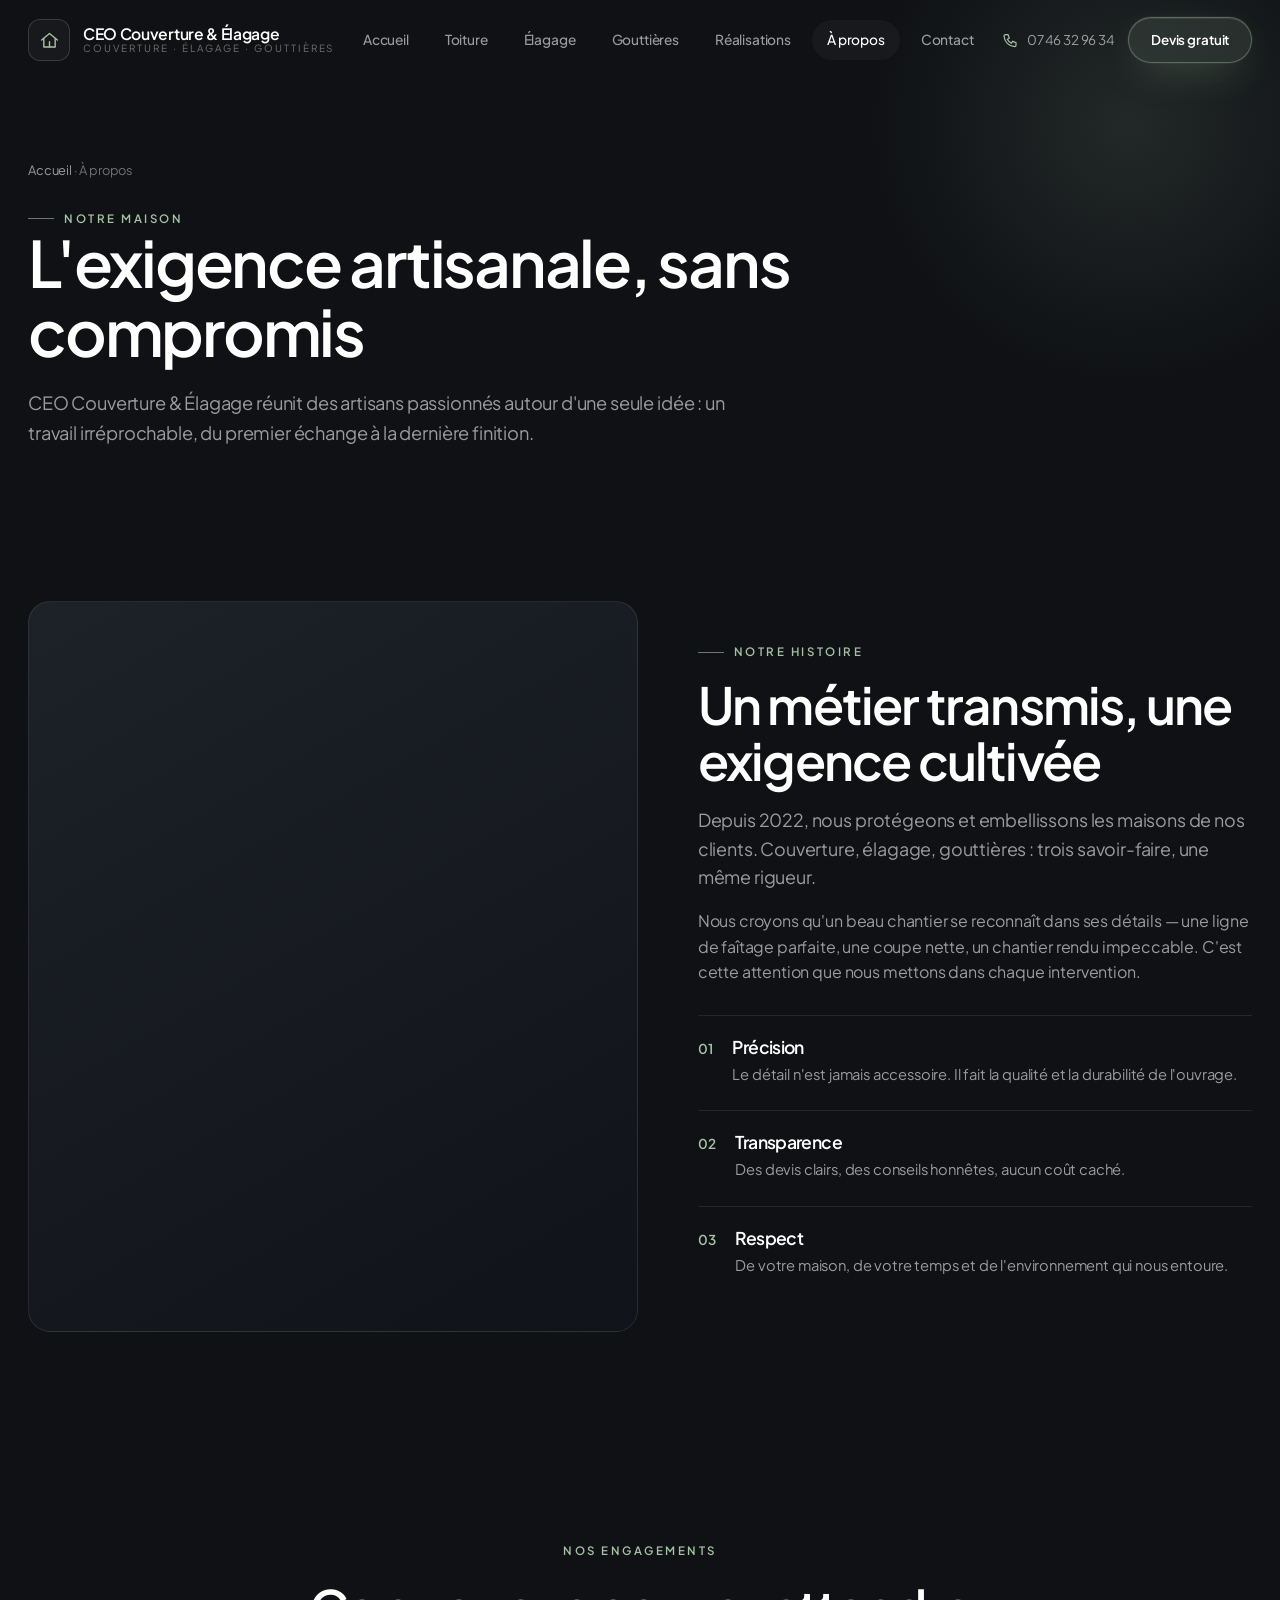
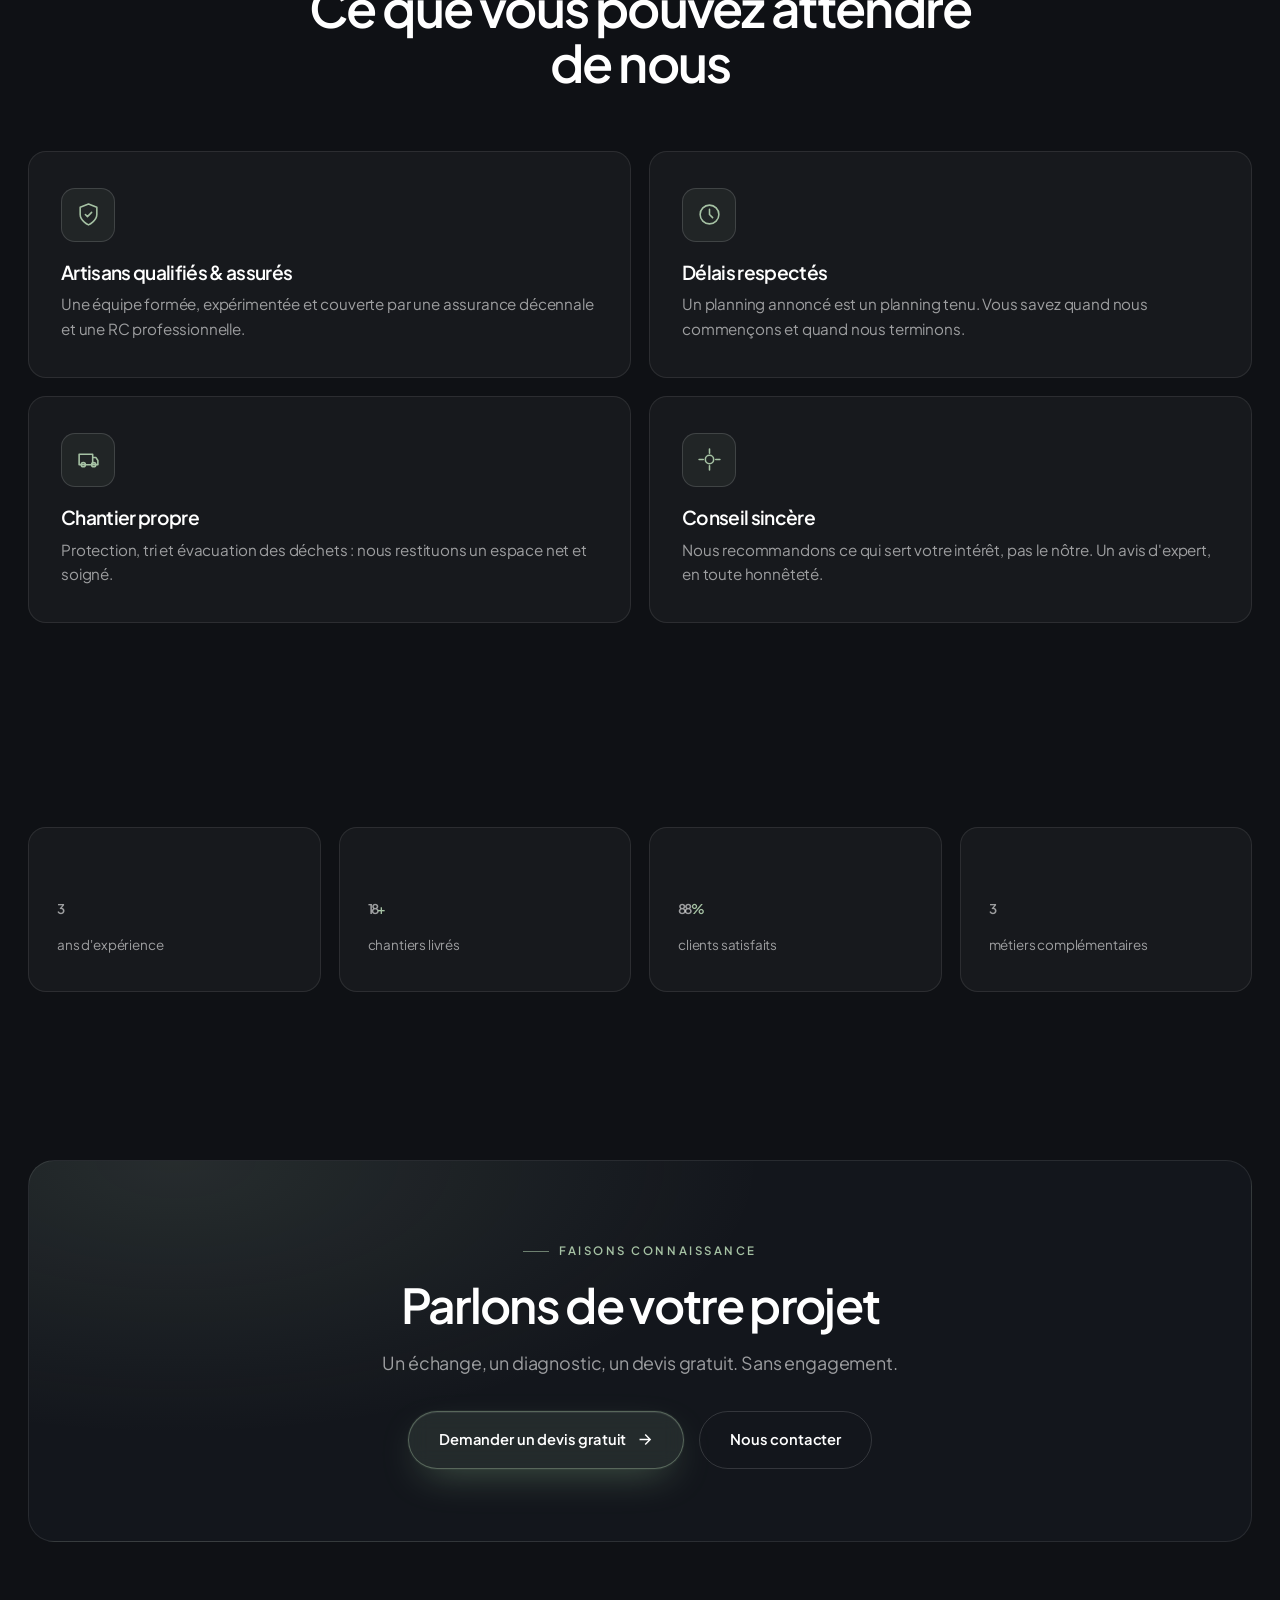
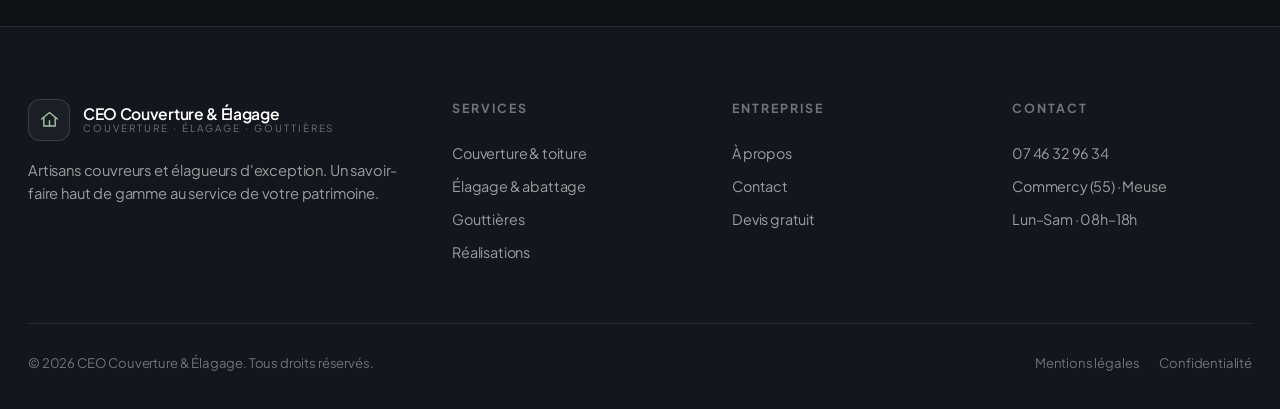
==== commit 443bec83: "Infos client, SEO local Commercy/Meuse, pages légales - Téléphone réel : 07 46 32 96 34 - Localisati" ====
--- a/a-propos.html
+++ b/a-propos.html
@@ -3,16 +3,48 @@
 <head>
 <meta charset="UTF-8">
 <meta name="viewport" content="width=device-width, initial-scale=1">
-<title>À propos — CEO Couverture &amp; Élagage</title>
-<meta name="description" content="CEO Couverture &amp; Élagage : une entreprise artisanale haut de gamme. Notre histoire, nos valeurs et notre exigence du travail bien fait.">
-<meta name="robots" content="index, follow">
+<title>À propos — Couvreur &amp; élagueur à Commercy (55) | CEO Couverture &amp; Élagage</title>
+<meta name="description" content="CEO Couverture &amp; Élagage : artisans couvreurs et élagueurs à Commercy (Meuse). Notre histoire, nos valeurs, nos engagements de qualité.">
+<meta name="keywords" content="entreprise couvreur Commercy, artisan élagueur Meuse, couvreur 55, artisan toiture Meuse, savoir-faire artisanal">
+<meta name="robots" content="index, follow, max-image-preview:large">
+<meta name="geo.region" content="FR-55">
+<meta name="geo.placename" content="Commercy">
 <link rel="canonical" href="https://www.ceo-couverture-elagage.fr/a-propos.html">
+<link rel="alternate" hreflang="fr-FR" href="https://www.ceo-couverture-elagage.fr/a-propos.html">
+<meta property="og:type" content="website">
+<meta property="og:site_name" content="CEO Couverture &amp; Élagage">
+<meta property="og:title" content="À propos — Couvreur &amp; élagueur à Commercy (55)">
+<meta property="og:description" content="Notre histoire, nos valeurs et notre exigence du travail bien fait.">
+<meta property="og:url" content="https://www.ceo-couverture-elagage.fr/a-propos.html">
+<meta property="og:locale" content="fr_FR">
+<meta property="og:image" content="https://www.ceo-couverture-elagage.fr/favicon.svg">
+<meta name="twitter:card" content="summary_large_image">
 <meta name="theme-color" content="#0F1115">
 <link rel="icon" href="favicon.svg" type="image/svg+xml">
 <link rel="preconnect" href="https://fonts.googleapis.com">
 <link rel="preconnect" href="https://fonts.gstatic.com" crossorigin>
 <link href="https://fonts.googleapis.com/css2?family=Plus+Jakarta+Sans:wght@400;500;600;700&display=swap" rel="stylesheet">
 <link rel="stylesheet" href="assets/css/styles.css">
+<script type="application/ld+json">
+{
+  "@context": "https://schema.org",
+  "@type": "AboutPage",
+  "name": "À propos — CEO Couverture & Élagage",
+  "url": "https://www.ceo-couverture-elagage.fr/a-propos.html",
+  "inLanguage": "fr-FR",
+  "about": { "@id": "https://www.ceo-couverture-elagage.fr/#business" }
+}
+</script>
+<script type="application/ld+json">
+{
+  "@context": "https://schema.org",
+  "@type": "BreadcrumbList",
+  "itemListElement": [
+    { "@type": "ListItem", "position": 1, "name": "Accueil", "item": "https://www.ceo-couverture-elagage.fr/" },
+    { "@type": "ListItem", "position": 2, "name": "À propos", "item": "https://www.ceo-couverture-elagage.fr/a-propos.html" }
+  ]
+}
+</script>
 </head>
 <body>
 
@@ -32,9 +64,9 @@
       <a href="contact.html">Contact</a>
     </nav>
     <div class="header-side">
-      <a class="header-phone" href="tel:+33000000000">
+      <a class="header-phone" href="tel:+33746329634">
         <svg viewBox="0 0 24 24" fill="none" stroke="currentColor" stroke-width="1.8"><path d="M5 4h4l2 5-3 2a14 14 0 0 0 6 6l2-3 5 2v4a2 2 0 0 1-2 2A17 17 0 0 1 3 6a2 2 0 0 1 2-2Z"/></svg>
-        <span>[01 23 45 67 89]</span>
+        <span>07 46 32 96 34</span>
       </a>
       <a href="contact.html#devis" class="btn btn-primary header-cta">Devis gratuit</a>
       <button class="nav-toggle" aria-label="Ouvrir le menu" aria-expanded="false"><span></span><span></span><span></span></button>
@@ -74,7 +106,7 @@
       <div data-reveal data-reveal-d="1">
         <span class="eyebrow">Notre histoire</span>
         <h2 class="h-section" style="margin:16px 0 18px">Un métier transmis, une exigence cultivée</h2>
-        <p class="lead">Depuis vingt ans, nous protégeons et embellissons les maisons de nos clients. Couverture, élagage, gouttières : trois savoir-faire, une même rigueur.</p>
+        <p class="lead">Depuis 2022, nous protégeons et embellissons les maisons de nos clients. Couverture, élagage, gouttières : trois savoir-faire, une même rigueur.</p>
         <p style="color:var(--muted);margin-top:16px">Nous croyons qu'un beau chantier se reconnaît dans ses détails — une ligne de faîtage parfaite, une coupe nette, un chantier rendu impeccable. C'est cette attention que nous mettons dans chaque intervention.</p>
         <div class="values">
           <div class="value"><span class="vn">01</span><div><h3>Précision</h3><p>Le détail n'est jamais accessoire. Il fait la qualité et la durabilité de l'ouvrage.</p></div></div>
@@ -120,8 +152,8 @@
 <section class="section-pad-sm">
   <div class="wrap wrap-wide">
     <div class="stats">
-      <div class="stat" data-reveal data-reveal-d="1"><strong><span data-count="20">20</span></strong><span>ans d'expérience</span></div>
-      <div class="stat" data-reveal data-reveal-d="2"><strong><span data-count="1200">1200</span><span class="suf">+</span></strong><span>chantiers livrés</span></div>
+      <div class="stat" data-reveal data-reveal-d="1"><strong><span data-count="3">3</span></strong><span>ans d'expérience</span></div>
+      <div class="stat" data-reveal data-reveal-d="2"><strong><span data-count="20">20</span><span class="suf">+</span></strong><span>chantiers livrés</span></div>
       <div class="stat" data-reveal data-reveal-d="3"><strong><span data-count="98">98</span><span class="suf">%</span></strong><span>clients satisfaits</span></div>
       <div class="stat" data-reveal data-reveal-d="4"><strong><span data-count="3">3</span></strong><span>métiers complémentaires</span></div>
     </div>
@@ -171,21 +203,19 @@
       </div>
       <div class="footer-col">
         <h4>Contact</h4>
-        <a href="tel:+33000000000">[01 23 45 67 89]</a>
-        <a href="mailto:contact@ceo-couverture-elagage.fr">[contact@…fr]</a>
-        <p>[Adresse], [Ville]</p>
+        <a href="tel:+33746329634">07 46 32 96 34</a>
+        <p>Commercy (55) · Meuse</p>
         <p>Lun–Sam · 08h–18h</p>
       </div>
     </div>
     <div class="footer-bottom">
       <p>© <span id="year">2026</span> CEO Couverture &amp; Élagage. Tous droits réservés.</p>
       <div class="fb-links">
-        <a href="#">Mentions légales</a>
-        <a href="#">Confidentialité</a>
-      </div>
-    </div>
-  </div>
-  <p class="config-note">[À CONFIGURER : <b>nom légal, SIRET, téléphone, e-mail, adresse</b> et liens des pages légales avant mise en ligne.]</p>
+        <a href="mentions-legales.html">Mentions légales</a>
+        <a href="confidentialite.html">Confidentialité</a>
+      </div>
+    </div>
+  </div>
 </footer>
 
 <script src="assets/js/main.js"></script>
--- a/assets/css/styles.css
+++ b/assets/css/styles.css
@@ -6,8 +6,6 @@
 /* ---------- Reset ---------- */
 *,*::before,*::after{box-sizing:border-box;margin:0;padding:0}
 html{-webkit-text-size-adjust:100%;scroll-behavior:smooth}
-@media (prefers-reduced-motion:reduce){html{scroll-behavior:auto}
-  *,*::before,*::after{animation-duration:.001ms!important;animation-iteration-count:1!important;transition-duration:.001ms!important}}
 img,svg{display:block;max-width:100%}
 button,input,select,textarea{font:inherit;color:inherit}
 a{color:inherit;text-decoration:none}
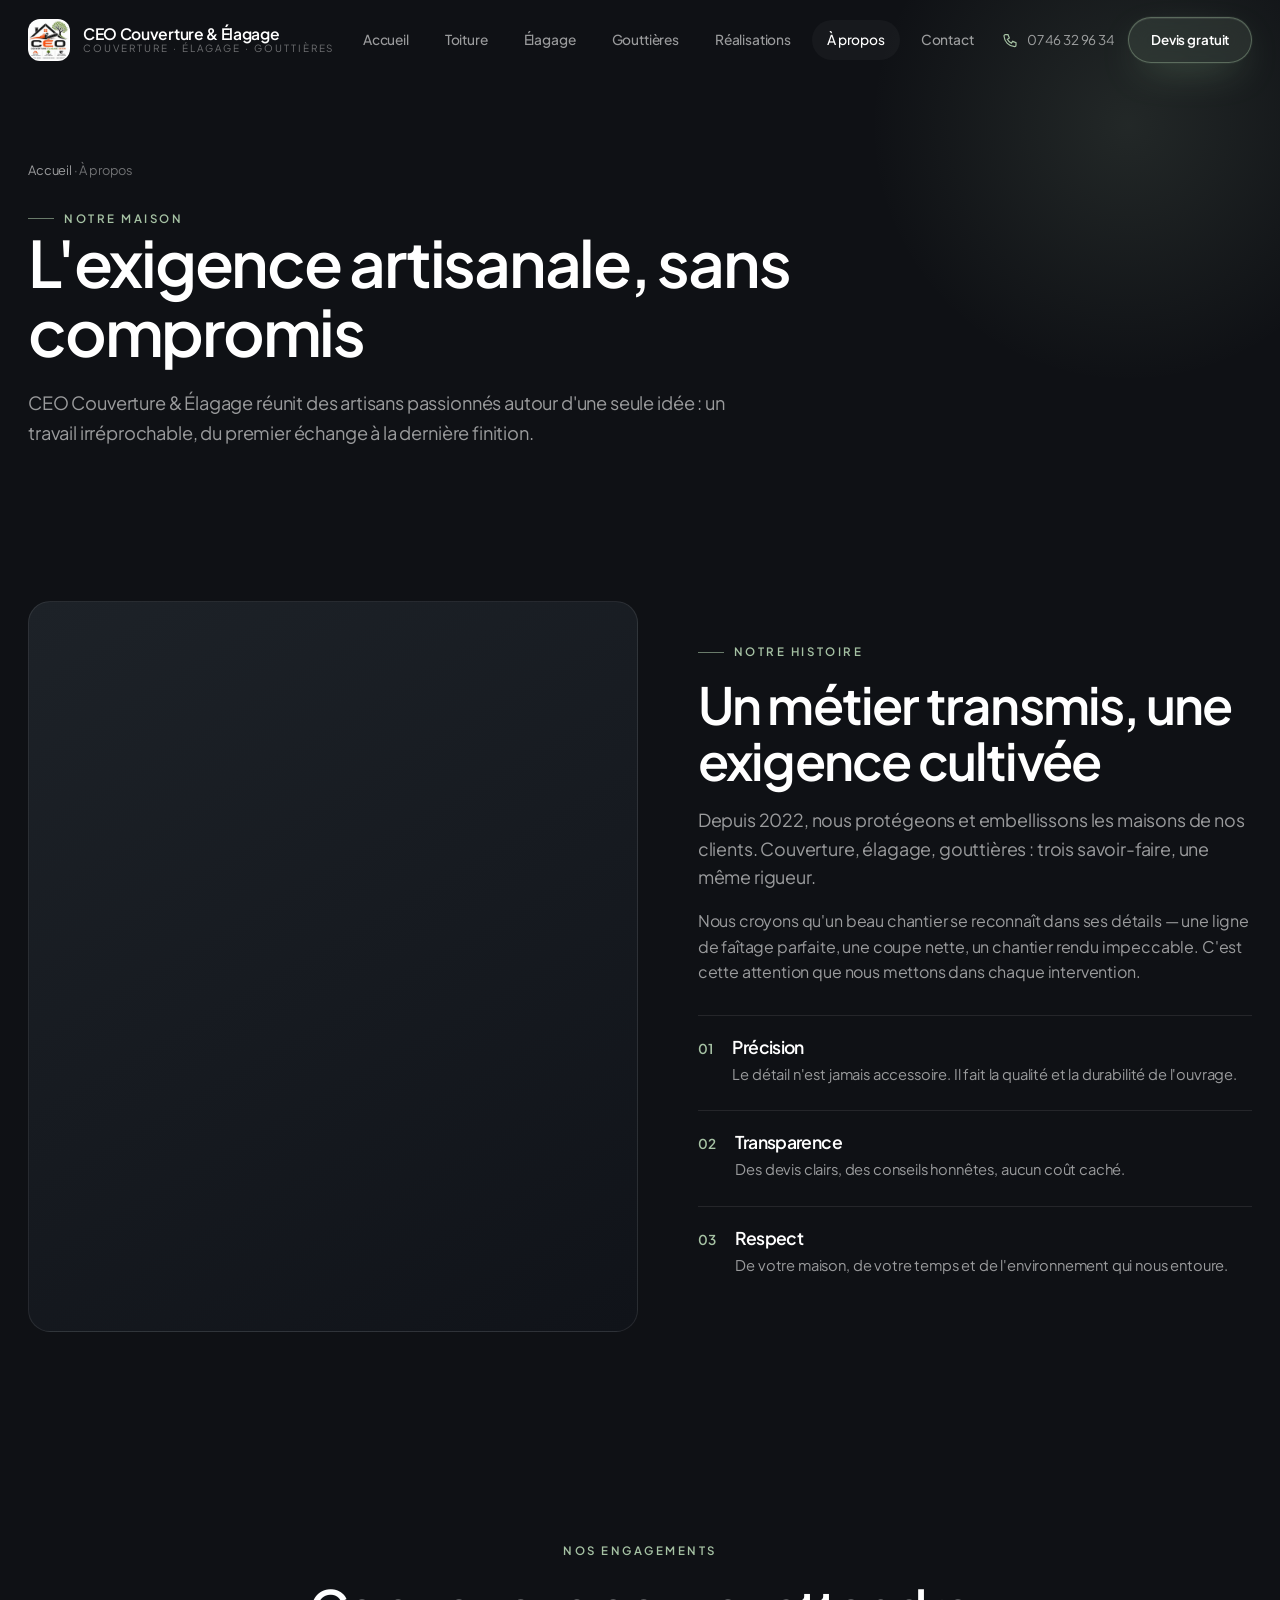
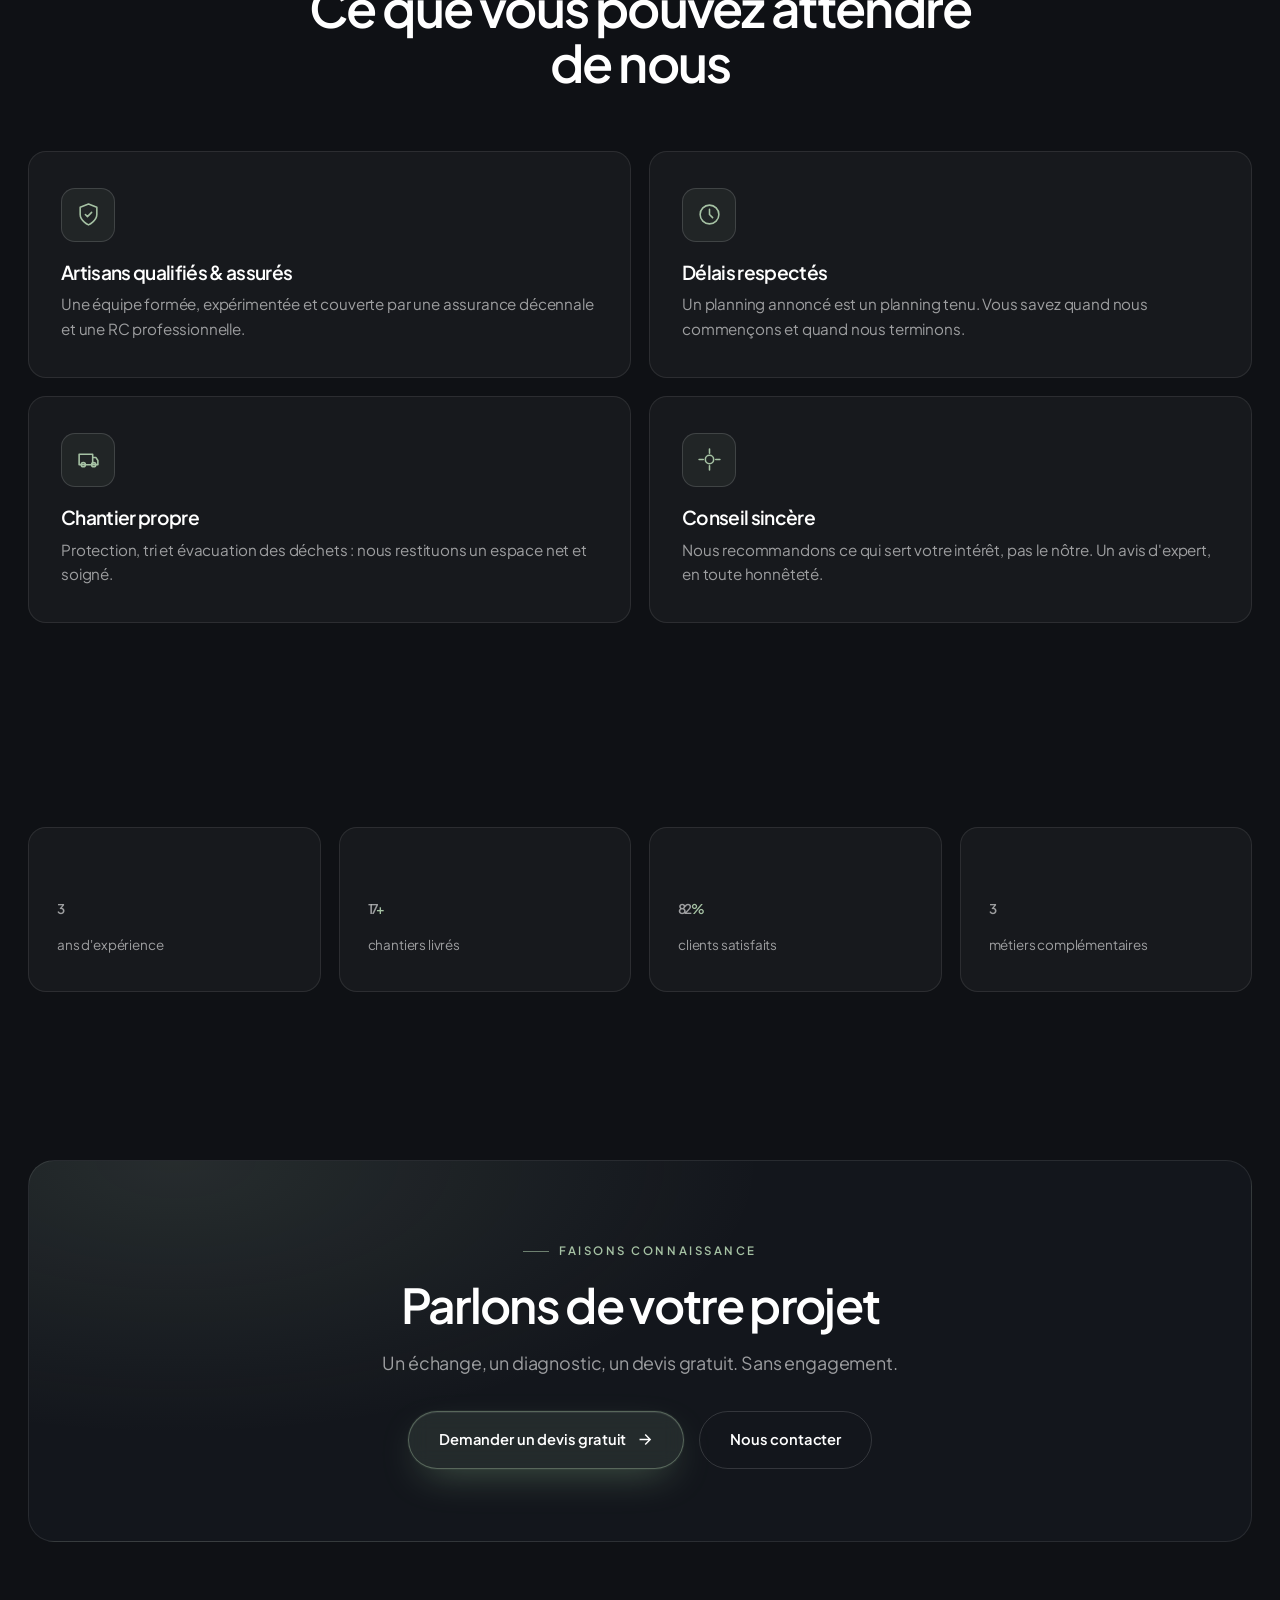
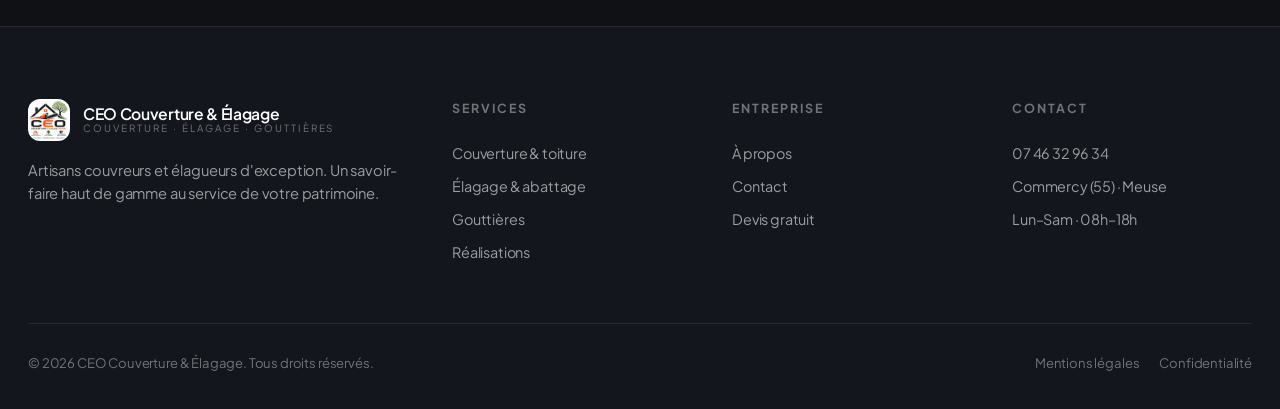
==== commit 6e455989: "Logo officiel, formulaire de devis fonctionnel et photos réelles - Logo CEO intégré dans l'en-tête e" ====
--- a/a-propos.html
+++ b/a-propos.html
@@ -51,7 +51,7 @@
 <header class="site-header">
   <div class="wrap wrap-wide header-inner">
     <a class="brand" href="index.html" aria-label="Accueil — CEO Couverture &amp; Élagage">
-      <span class="brand-mark"><svg viewBox="0 0 24 24" fill="none" stroke="currentColor" stroke-width="1.6" stroke-linejoin="round" stroke-linecap="round"><path d="M3 11.5 12 4l9 7.5"/><path d="M5.5 10v9.5h13V10"/><path d="M12 19.5v-6"/></svg></span>
+      <span class="brand-mark"><img src="assets/logo-ceo.png" alt="Logo CEO Couverture &amp; Élagage"></span>
       <span class="brand-name"><strong>CEO Couverture &amp; Élagage</strong><small>Couverture · Élagage · Gouttières</small></span>
     </a>
     <nav class="nav-main" aria-label="Navigation principale">
@@ -183,7 +183,7 @@
     <div class="footer-top">
       <div class="footer-brand">
         <a class="brand" href="index.html">
-          <span class="brand-mark"><svg viewBox="0 0 24 24" fill="none" stroke="currentColor" stroke-width="1.6" stroke-linejoin="round" stroke-linecap="round"><path d="M3 11.5 12 4l9 7.5"/><path d="M5.5 10v9.5h13V10"/><path d="M12 19.5v-6"/></svg></span>
+          <span class="brand-mark"><img src="assets/logo-ceo.png" alt="Logo CEO Couverture &amp; Élagage"></span>
           <span class="brand-name"><strong>CEO Couverture &amp; Élagage</strong><small>Couverture · Élagage · Gouttières</small></span>
         </a>
         <p>Artisans couvreurs et élagueurs d'exception. Un savoir-faire haut de gamme au service de votre patrimoine.</p>
--- a/assets/css/styles.css
+++ b/assets/css/styles.css
@@ -105,10 +105,11 @@
 .header-inner{display:flex;align-items:center;justify-content:space-between;height:80px}
 .brand{display:flex;align-items:center;gap:13px}
 .brand-mark{
-  width:42px;height:42px;border-radius:12px;display:grid;place-items:center;
-  border:1px solid var(--line-2);background:var(--panel);color:var(--sage);
+  width:42px;height:42px;border-radius:12px;display:grid;place-items:center;overflow:hidden;
+  border:1px solid var(--line-2);background:#fff;color:var(--sage);
 }
 .brand-mark svg{width:21px;height:21px}
+.brand-mark img{width:100%;height:100%;object-fit:contain}
 .brand-name{display:flex;flex-direction:column;line-height:1.15}
 .brand-name strong{font-size:.98rem;font-weight:600;letter-spacing:-.02em}
 .brand-name small{font-size:.62rem;letter-spacing:.2em;text-transform:uppercase;color:var(--faint)}
@@ -363,6 +364,9 @@
   background:rgba(166,194,164,.1);border:1px solid rgba(166,194,164,.3);
   color:var(--sage);font-size:.88rem;
 }
+.form-msg.is-error{
+  background:rgba(224,122,95,.1);border-color:rgba(224,122,95,.32);color:#E8A593;
+}
 .form-foot{grid-column:span 2;margin-top:6px;font-size:.78rem;color:var(--faint)}
 
 /* ---------- FAQ ---------- */
@@ -409,6 +413,90 @@
 }
 .gal-cap strong{display:block;font-size:.98rem;font-weight:600}
 .gal-cap span{font-size:.78rem;color:var(--sage)}
+
+/* ---------- Video gallery ---------- */
+.vid-grid{display:grid;grid-template-columns:repeat(3,1fr);gap:16px}
+.vid-card{
+  position:relative;border-radius:16px;overflow:hidden;aspect-ratio:4/5;
+  border:1px solid var(--line);cursor:pointer;
+  background:linear-gradient(150deg,#1d2228,#101319);
+  transition:transform .5s var(--ease),border-color .4s;
+}
+.vid-card.is-empty{cursor:default}
+.vid-card:hover{transform:translateY(-5px);border-color:var(--line-2)}
+.vid-thumb{width:100%;height:100%;object-fit:cover;transition:transform .7s var(--ease)}
+.vid-card:hover .vid-thumb{transform:scale(1.05)}
+.vid-card::after{content:"";position:absolute;inset:0;background:linear-gradient(180deg,transparent 45%,rgba(15,17,21,.9));pointer-events:none}
+.vid-play{
+  position:absolute;top:50%;left:50%;transform:translate(-50%,-50%);
+  width:62px;height:62px;border-radius:50%;display:grid;place-items:center;z-index:2;
+  background:rgba(166,194,164,.16);border:1px solid rgba(166,194,164,.45);
+  -webkit-backdrop-filter:blur(8px);backdrop-filter:blur(8px);
+  box-shadow:0 0 36px -6px var(--sage-glow);
+  transition:transform .4s var(--ease),background .3s;
+}
+.vid-card:hover .vid-play{transform:translate(-50%,-50%) scale(1.1);background:rgba(166,194,164,.28)}
+.vid-play svg{width:24px;height:24px;color:var(--white);margin-left:3px}
+.vid-card.is-empty .vid-play{display:none}
+.vid-cap{position:absolute;left:0;right:0;bottom:0;padding:20px;z-index:2}
+.vid-cap strong{display:block;font-size:.98rem;font-weight:600}
+.vid-cap span{font-size:.78rem;color:var(--sage)}
+.vid-badge{
+  position:absolute;top:14px;left:14px;z-index:2;
+  font-size:.66rem;font-weight:600;letter-spacing:.05em;text-transform:uppercase;
+  padding:5px 10px;border-radius:999px;color:var(--white);
+  background:rgba(166,194,164,.18);border:1px solid rgba(166,194,164,.42);
+  -webkit-backdrop-filter:blur(6px);backdrop-filter:blur(6px);
+}
+.vid-card.is-empty .vid-badge{display:none}
+.vid-empty-note{
+  position:absolute;left:0;right:0;bottom:0;top:0;z-index:2;
+  display:flex;align-items:center;justify-content:center;text-align:center;
+  padding:24px;font-size:.82rem;color:var(--faint);
+}
+
+/* ---------- Lightbox vidéo ---------- */
+.lightbox{
+  position:fixed;inset:0;z-index:120;display:flex;align-items:center;justify-content:center;
+  padding:24px;background:rgba(8,9,12,.92);
+  -webkit-backdrop-filter:blur(14px);backdrop-filter:blur(14px);
+  opacity:0;pointer-events:none;transition:opacity .35s var(--ease);
+}
+.lightbox.open{opacity:1;pointer-events:auto}
+.lightbox-inner{
+  position:relative;transform:scale(.96);transition:transform .35s var(--ease);
+}
+.lightbox.open .lightbox-inner{transform:scale(1)}
+.lightbox-toggle{
+  display:flex;gap:4px;margin:0 auto 14px;width:max-content;
+  padding:4px;border-radius:999px;background:var(--panel-2);border:1px solid var(--line-2);
+}
+.lightbox-toggle[hidden]{display:none}
+.lightbox-toggle button{
+  padding:8px 24px;border-radius:999px;font-size:.85rem;font-weight:600;
+  color:var(--muted);background:transparent;border:0;cursor:pointer;
+  transition:color .25s,background .25s var(--ease);
+}
+.lightbox-toggle button:hover{color:var(--white)}
+.lightbox-toggle button.current{color:var(--bg);background:var(--sage)}
+.lightbox-frame{display:flex;align-items:center;justify-content:center}
+.lightbox-frame video,
+.lightbox-frame img{
+  display:block;max-width:min(880px,92vw);max-height:82vh;width:auto;height:auto;
+  border-radius:16px;border:1px solid var(--line-2);background:#000;
+}
+.lightbox-close{
+  position:absolute;top:-52px;right:0;width:42px;height:42px;border-radius:50%;
+  display:grid;place-items:center;cursor:pointer;
+  background:var(--panel-2);border:1px solid var(--line-2);color:var(--white);
+  transition:background .25s,transform .25s var(--ease);
+}
+.lightbox-close:hover{background:rgba(255,255,255,.12);transform:rotate(90deg)}
+.lightbox-close svg{width:20px;height:20px}
+@media (max-width:760px){
+  .lightbox-close{top:auto;bottom:-52px;right:50%;transform:translateX(50%)}
+  .lightbox-close:hover{transform:translateX(50%) rotate(90deg)}
+}
 
 /* ---------- Testimonials ---------- */
 .quotes{display:grid;grid-template-columns:repeat(3,1fr);gap:18px}
@@ -510,7 +598,7 @@
 @media (max-width:1080px){
   .nav-main,.header-phone{display:none}
   .nav-toggle{display:flex}
-  .bento,.stats,.steps,.quotes,.tiles,.gal-grid,.contact-grid{grid-template-columns:repeat(2,1fr)}
+  .bento,.stats,.steps,.quotes,.tiles,.gal-grid,.vid-grid,.contact-grid{grid-template-columns:repeat(2,1fr)}
   .footer-top{grid-template-columns:1fr 1fr}
 }
 @media (max-width:760px){
@@ -519,7 +607,7 @@
   .section-pad-sm{padding:60px 0}
   .hero{padding:130px 0 90px;min-height:auto}
   .hero-meta{gap:26px}
-  .bento,.stats,.steps,.quotes,.tiles,.gal-grid,.contact-grid,.feat-grid,
+  .bento,.stats,.steps,.quotes,.tiles,.gal-grid,.vid-grid,.contact-grid,.feat-grid,
   .elig,.about-split,.svc-row,.cta-split{grid-template-columns:1fr}
   .svc-row{display:flex;flex-direction:column;gap:28px;padding:44px 0}
   .svc-row.flip .svc-visual{order:0}
@@ -536,5 +624,6 @@
 }
 @media (max-width:440px){
   .bento,.stats,.steps,.quotes,.tiles,.gal-grid,.contact-grid,.feat-grid{grid-template-columns:1fr}
+  .vid-grid{grid-template-columns:repeat(2,1fr)}
   .display{font-size:2.5rem}
 }
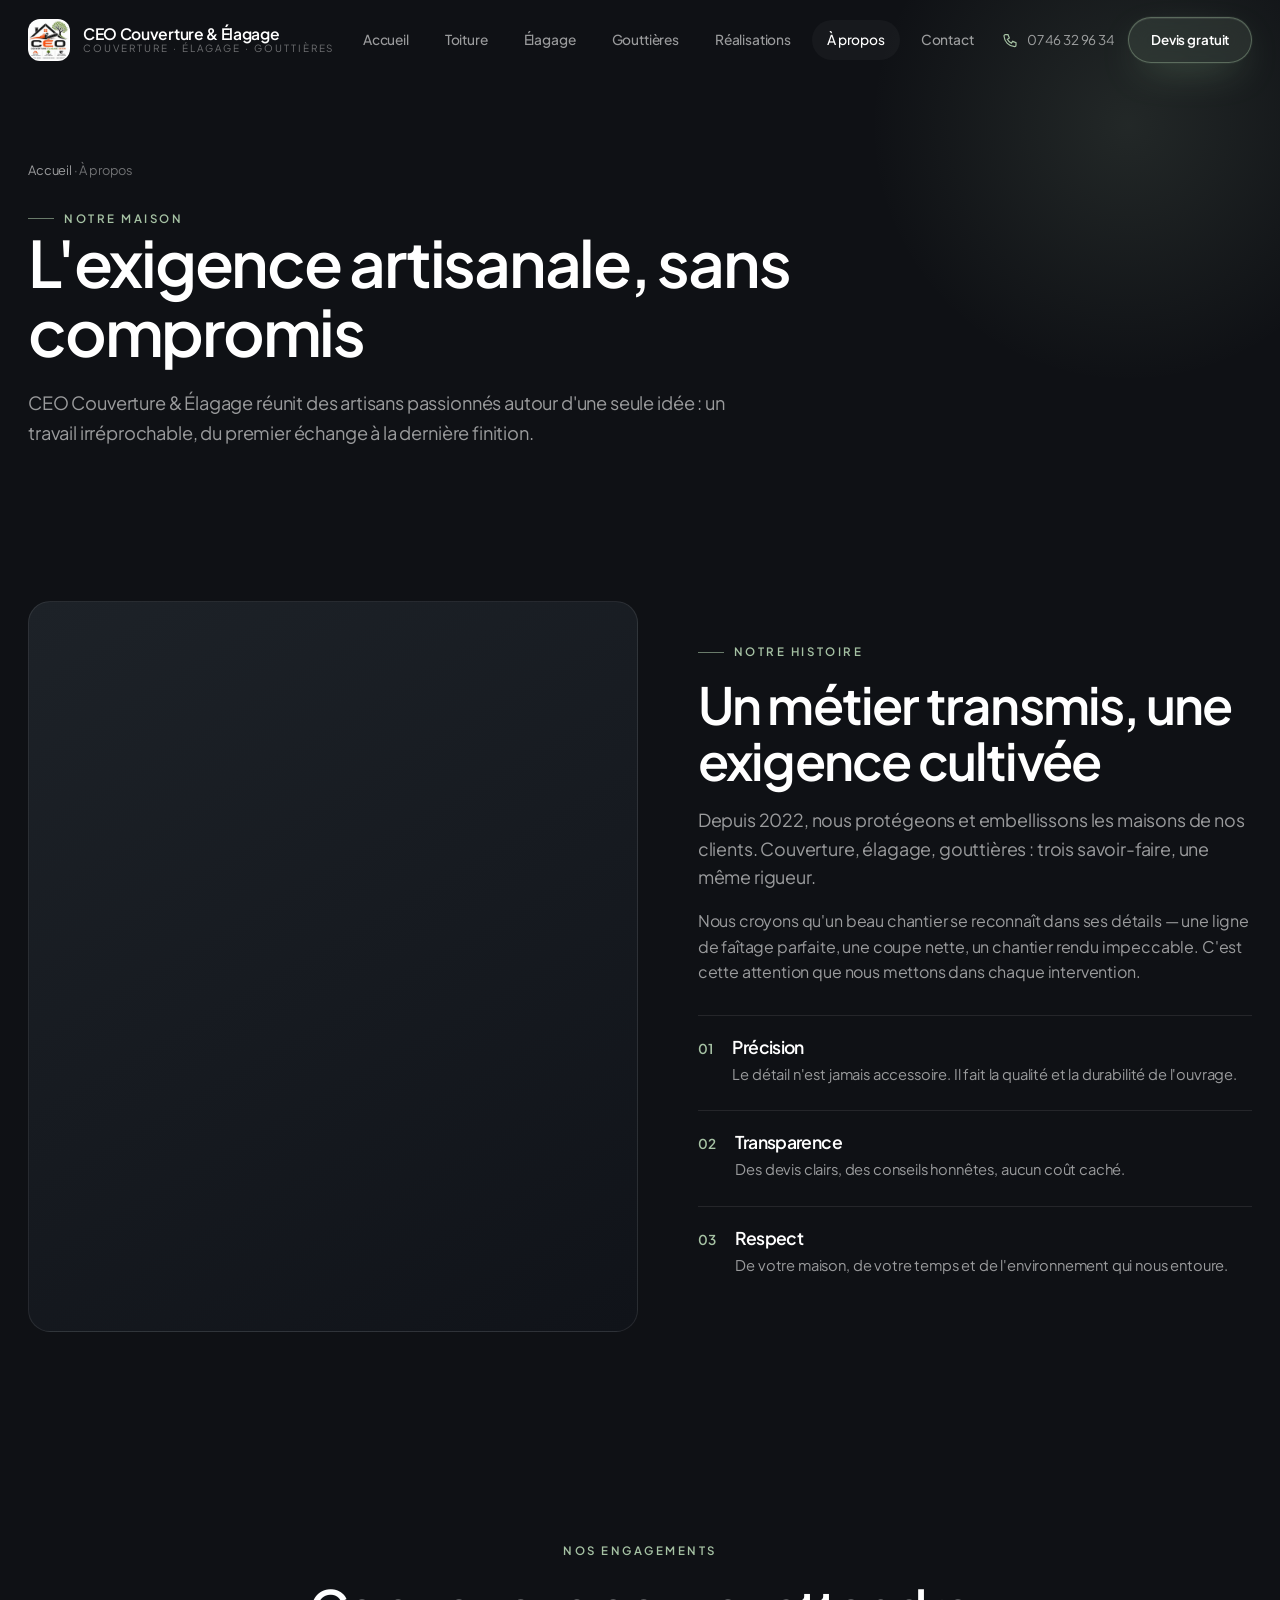
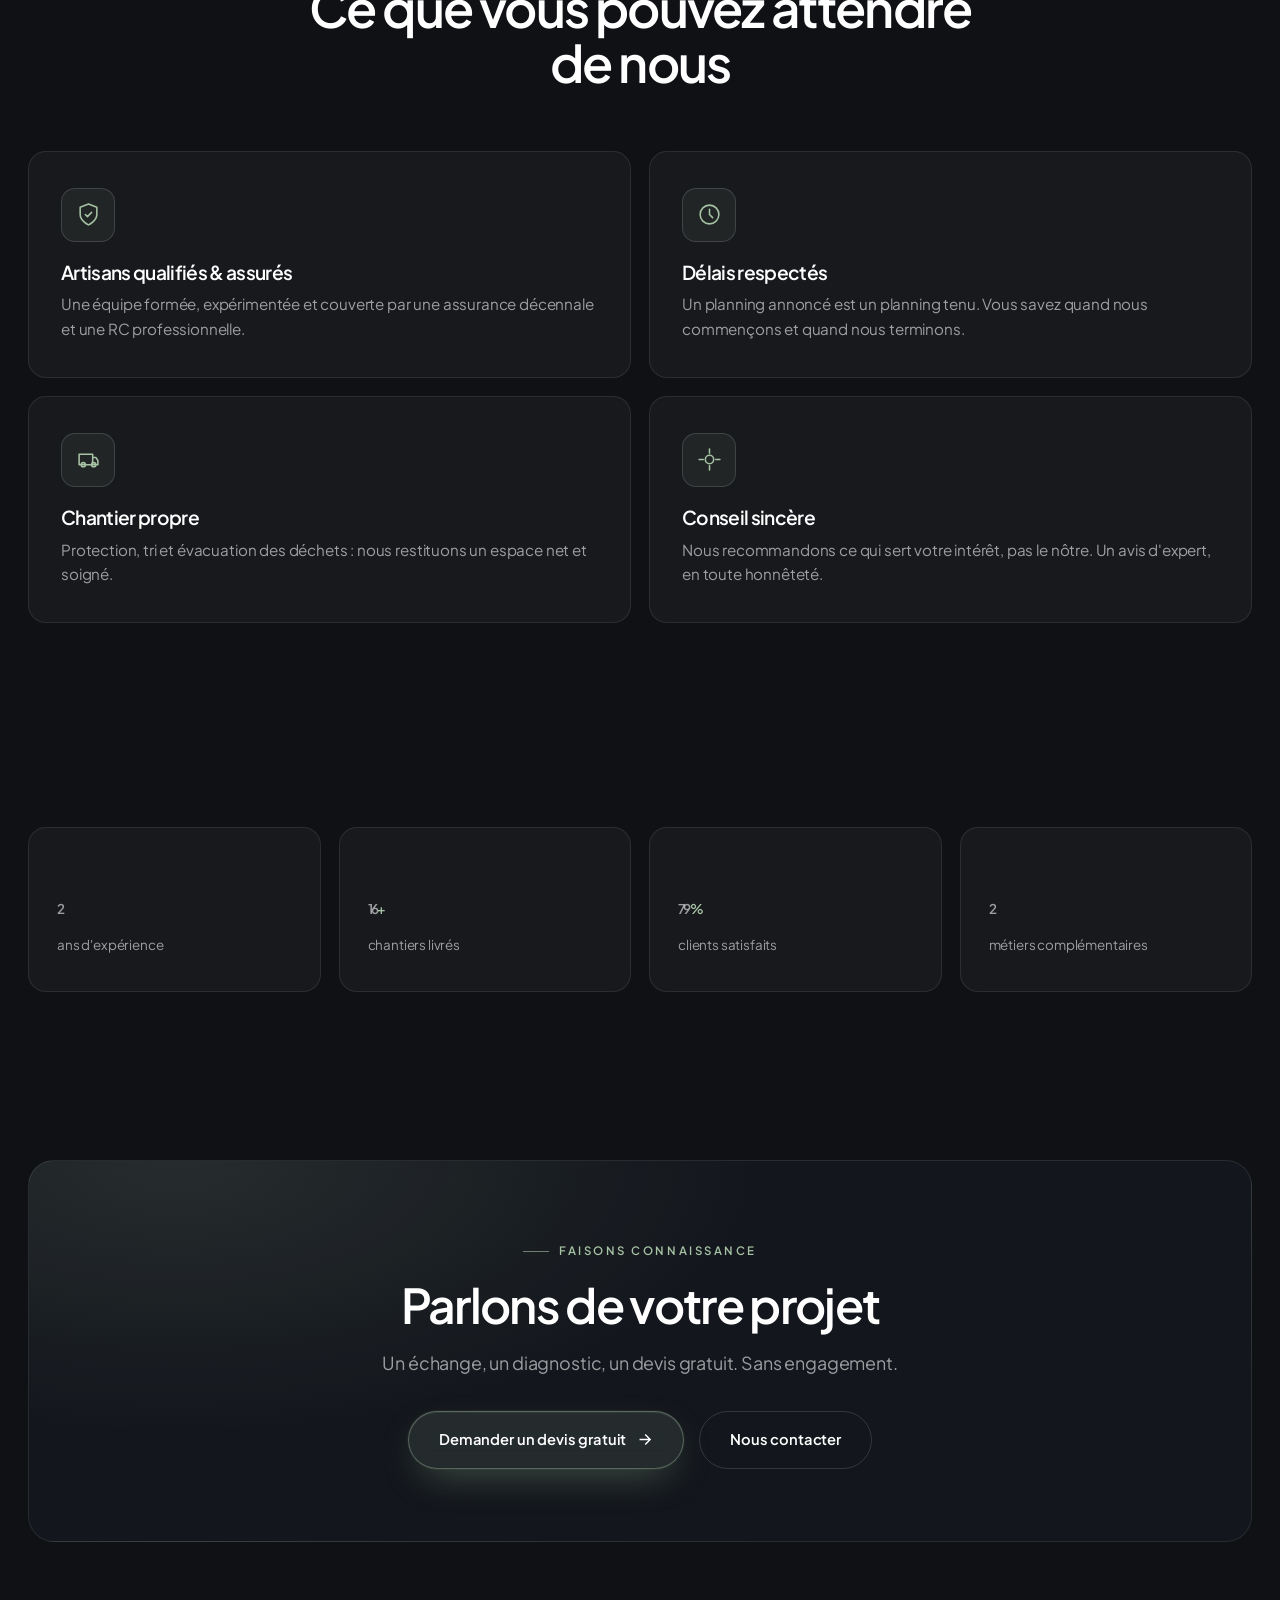
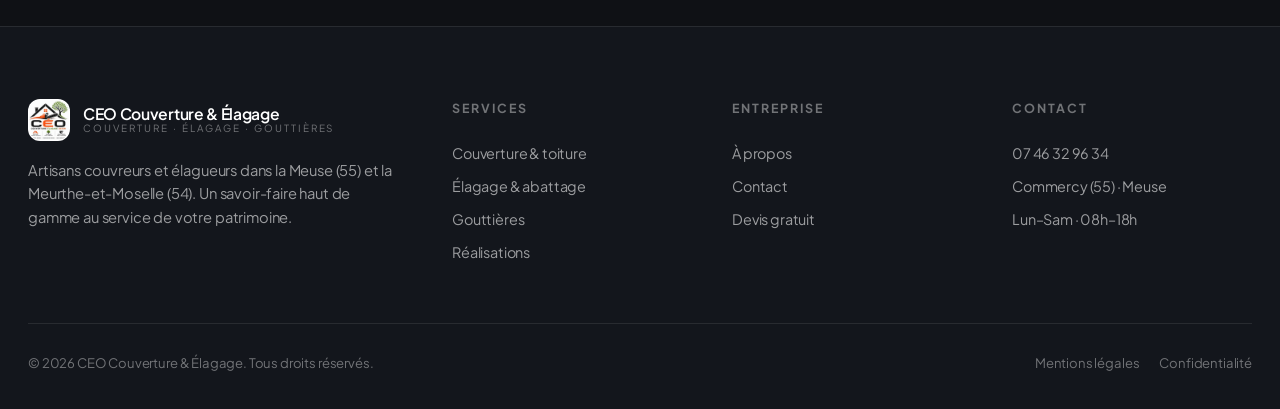
==== commit b073b0c5: "SEO local Meuse (55) et Meurthe-et-Moselle (54) - Titres, meta-descriptions et mots-clés de toutes l" ====
--- a/a-propos.html
+++ b/a-propos.html
@@ -3,21 +3,22 @@
 <head>
 <meta charset="UTF-8">
 <meta name="viewport" content="width=device-width, initial-scale=1">
-<title>À propos — Couvreur &amp; élagueur à Commercy (55) | CEO Couverture &amp; Élagage</title>
-<meta name="description" content="CEO Couverture &amp; Élagage : artisans couvreurs et élagueurs à Commercy (Meuse). Notre histoire, nos valeurs, nos engagements de qualité.">
-<meta name="keywords" content="entreprise couvreur Commercy, artisan élagueur Meuse, couvreur 55, artisan toiture Meuse, savoir-faire artisanal">
+<title>À propos — Couvreur &amp; élagueur Meuse (55) et Meurthe-et-Moselle (54) | CEO</title>
+<meta name="description" content="CEO Couverture &amp; Élagage : artisans couvreurs et élagueurs basés à Commercy, au service de la Meuse (55) et de la Meurthe-et-Moselle (54). Notre histoire, nos valeurs, nos engagements de qualité.">
+<meta name="keywords" content="entreprise couvreur Meuse, artisan élagueur Meuse, couvreur 55, couvreur 54, artisan toiture Meurthe-et-Moselle, savoir-faire artisanal, couvreur Commercy, élagueur Toul">
 <meta name="robots" content="index, follow, max-image-preview:large">
 <meta name="geo.region" content="FR-55">
-<meta name="geo.placename" content="Commercy">
+<meta name="geo.region" content="FR-54">
+<meta name="geo.placename" content="Commercy, Meuse">
 <link rel="canonical" href="https://www.ceo-couverture-elagage.fr/a-propos.html">
 <link rel="alternate" hreflang="fr-FR" href="https://www.ceo-couverture-elagage.fr/a-propos.html">
 <meta property="og:type" content="website">
 <meta property="og:site_name" content="CEO Couverture &amp; Élagage">
-<meta property="og:title" content="À propos — Couvreur &amp; élagueur à Commercy (55)">
-<meta property="og:description" content="Notre histoire, nos valeurs et notre exigence du travail bien fait.">
+<meta property="og:title" content="À propos — Couvreur &amp; élagueur Meuse (55) et Meurthe-et-Moselle (54)">
+<meta property="og:description" content="Notre histoire, nos valeurs et notre exigence du travail bien fait dans la Meuse et la Meurthe-et-Moselle.">
 <meta property="og:url" content="https://www.ceo-couverture-elagage.fr/a-propos.html">
 <meta property="og:locale" content="fr_FR">
-<meta property="og:image" content="https://www.ceo-couverture-elagage.fr/favicon.svg">
+<meta property="og:image" content="https://www.ceo-couverture-elagage.fr/assets/logo-ceo.png">
 <meta name="twitter:card" content="summary_large_image">
 <meta name="theme-color" content="#0F1115">
 <link rel="icon" href="favicon.svg" type="image/svg+xml">
@@ -186,7 +187,7 @@
           <span class="brand-mark"><img src="assets/logo-ceo.png" alt="Logo CEO Couverture &amp; Élagage"></span>
           <span class="brand-name"><strong>CEO Couverture &amp; Élagage</strong><small>Couverture · Élagage · Gouttières</small></span>
         </a>
-        <p>Artisans couvreurs et élagueurs d'exception. Un savoir-faire haut de gamme au service de votre patrimoine.</p>
+        <p>Artisans couvreurs et élagueurs dans la Meuse (55) et la Meurthe-et-Moselle (54). Un savoir-faire haut de gamme au service de votre patrimoine.</p>
       </div>
       <div class="footer-col">
         <h4>Services</h4>
--- a/assets/css/styles.css
+++ b/assets/css/styles.css
@@ -594,6 +594,23 @@
 }
 .config-note b{color:var(--sage)}
 
+/* ---------- Zones d'intervention ---------- */
+.zones-grid{display:grid;grid-template-columns:repeat(2,1fr);gap:20px}
+.zone-col{padding:32px;border-radius:18px;border:1px solid var(--line);background:var(--panel)}
+.zone-col h3{font-size:1.15rem;font-weight:600;margin-bottom:10px}
+.zone-col h3::before{
+  content:"";display:inline-block;width:9px;height:9px;border-radius:50%;
+  background:var(--sage);margin-right:9px;vertical-align:middle;
+}
+.zone-col>p{color:var(--muted);font-size:.92rem;margin-bottom:18px}
+.zone-chips{list-style:none;display:flex;flex-wrap:wrap;gap:9px}
+.zone-chips li{
+  font-size:.84rem;padding:7px 13px;border-radius:999px;
+  background:var(--panel-2);border:1px solid var(--line-2);color:var(--silver);
+}
+.zones-foot{margin-top:26px;text-align:center;font-size:.9rem;color:var(--muted)}
+.zones-foot a{color:var(--sage);text-decoration:underline}
+
 /* ---------- Responsive ---------- */
 @media (max-width:1080px){
   .nav-main,.header-phone{display:none}
@@ -608,7 +625,7 @@
   .hero{padding:130px 0 90px;min-height:auto}
   .hero-meta{gap:26px}
   .bento,.stats,.steps,.quotes,.tiles,.gal-grid,.vid-grid,.contact-grid,.feat-grid,
-  .elig,.about-split,.svc-row,.cta-split{grid-template-columns:1fr}
+  .elig,.about-split,.svc-row,.cta-split,.zones-grid{grid-template-columns:1fr}
   .svc-row{display:flex;flex-direction:column;gap:28px;padding:44px 0}
   .svc-row.flip .svc-visual{order:0}
   .form-grid{grid-template-columns:1fr}
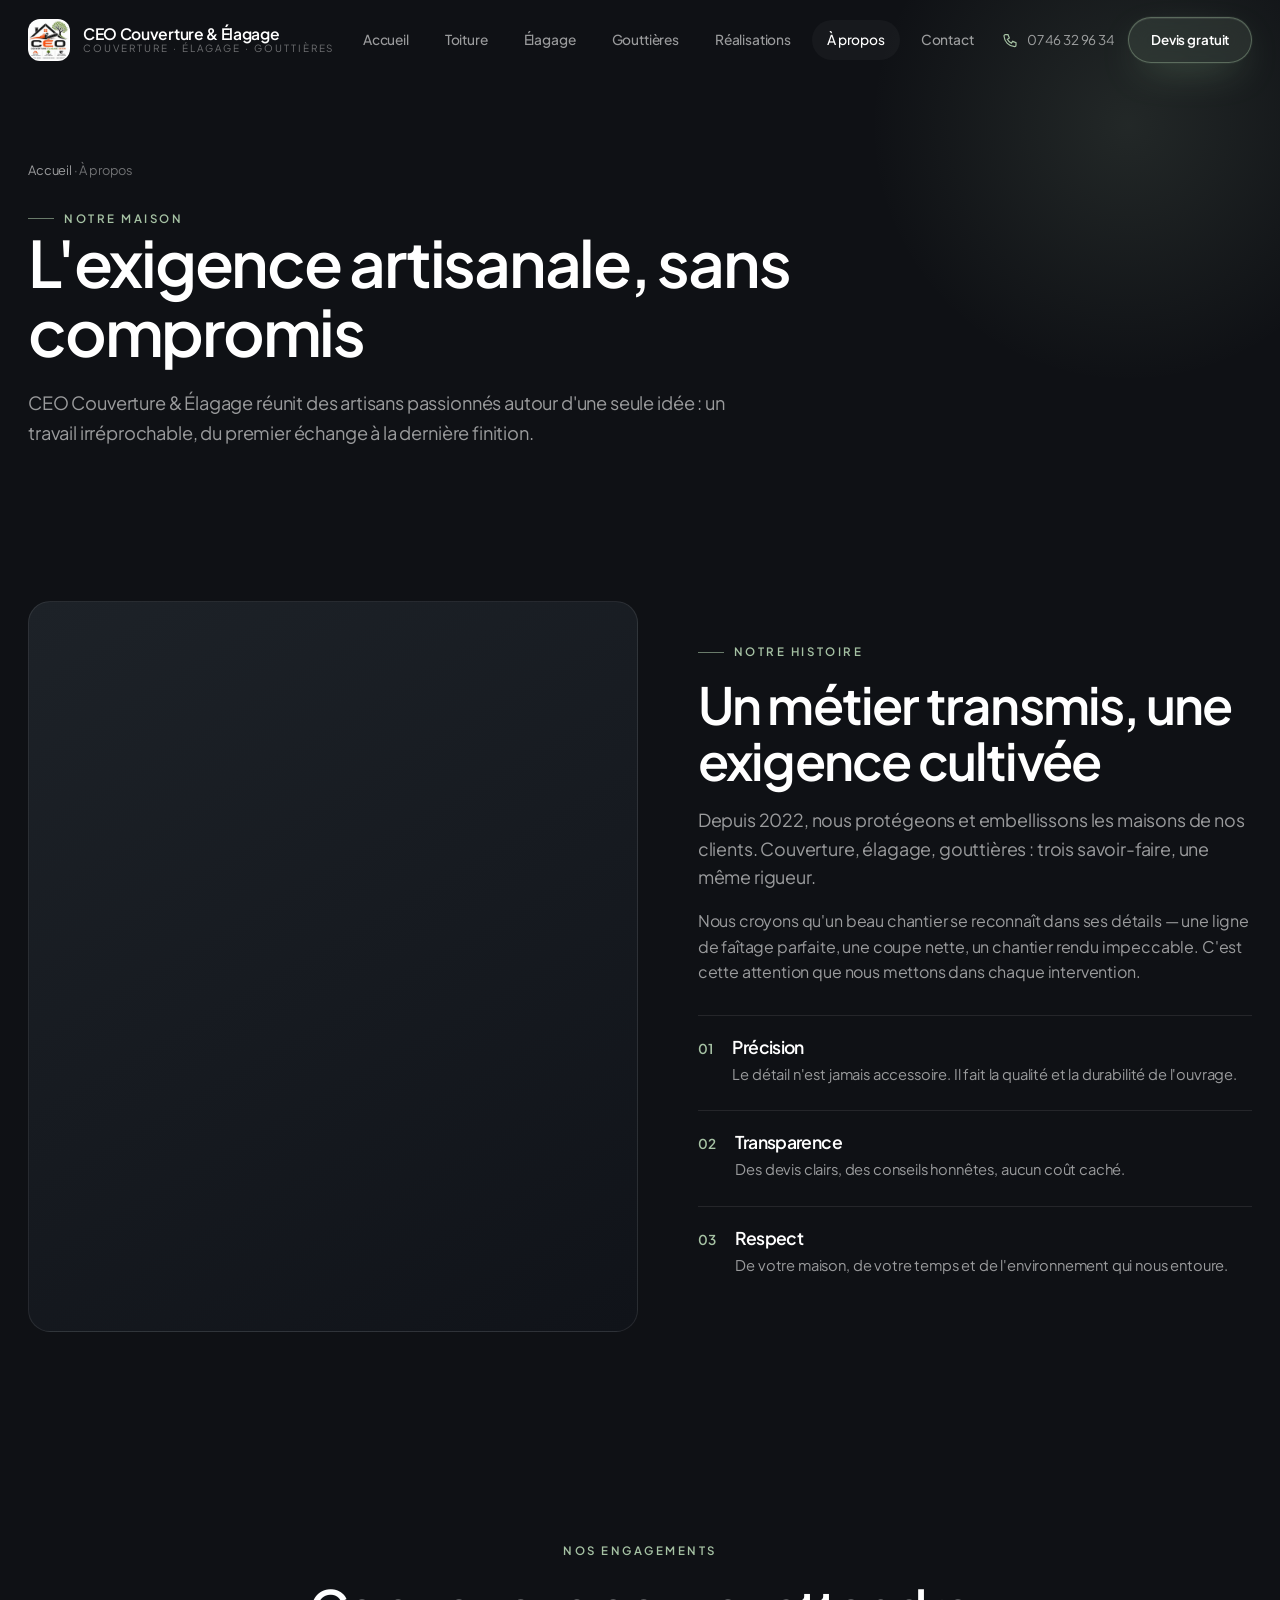
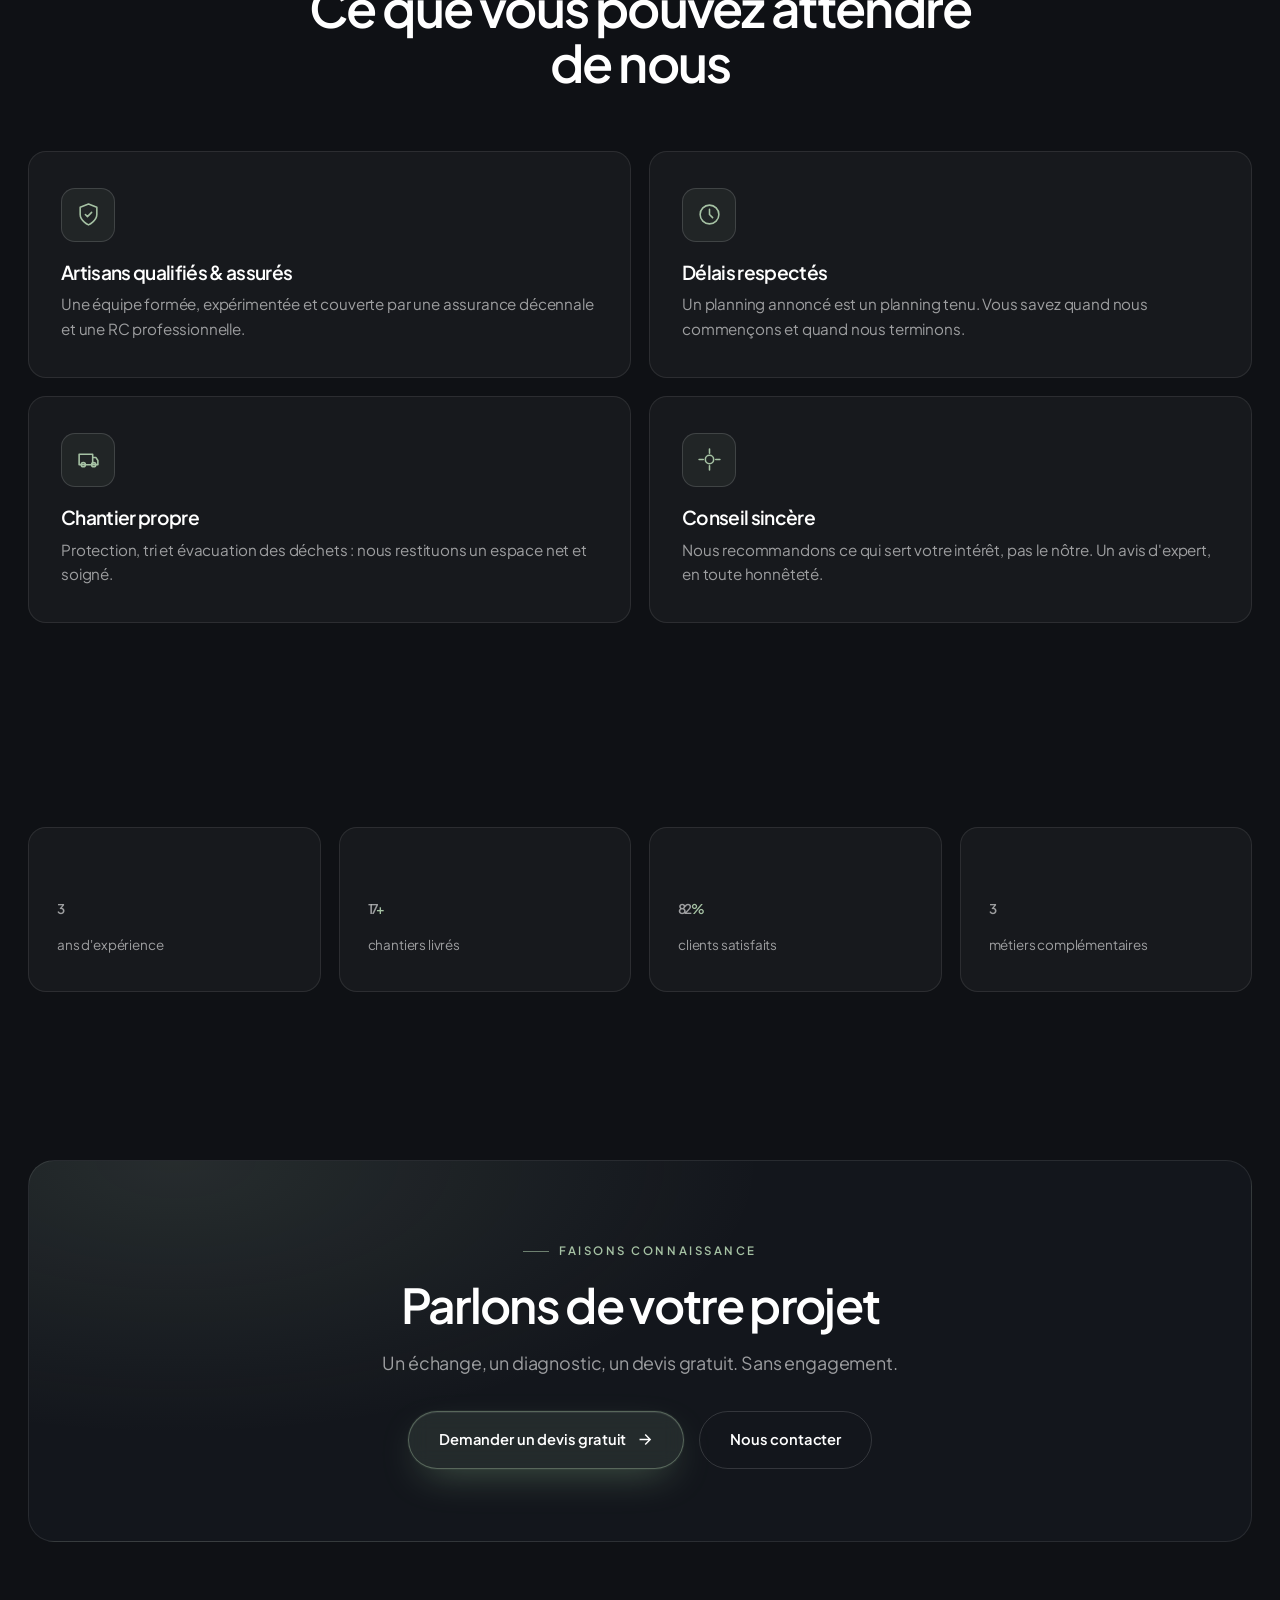
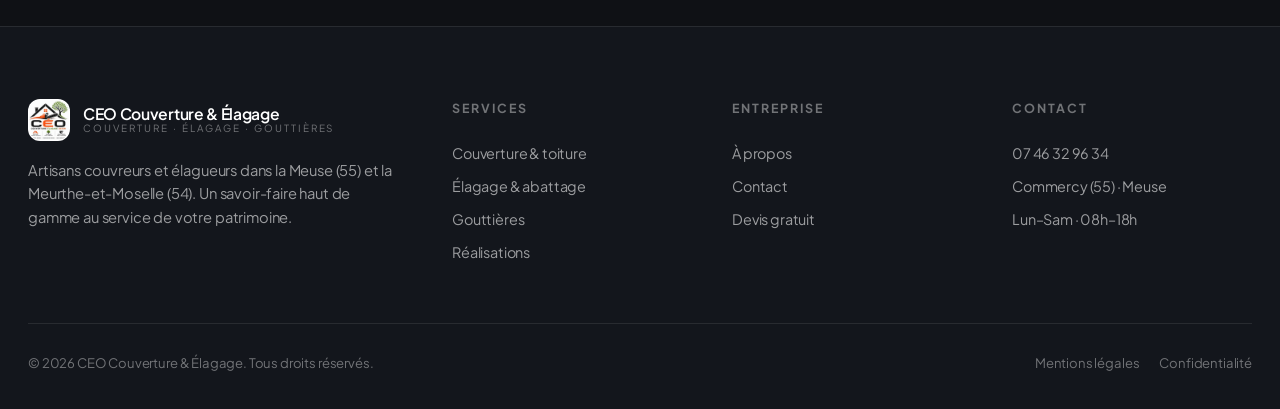
==== commit 13b17275: "Optimisation SEO : titres, descriptions, schema et H1 Audit complet du référencement : - Titres racc" ====
--- a/a-propos.html
+++ b/a-propos.html
@@ -3,8 +3,8 @@
 <head>
 <meta charset="UTF-8">
 <meta name="viewport" content="width=device-width, initial-scale=1">
-<title>À propos — Couvreur &amp; élagueur Meuse (55) et Meurthe-et-Moselle (54) | CEO</title>
-<meta name="description" content="CEO Couverture &amp; Élagage : artisans couvreurs et élagueurs basés à Commercy, au service de la Meuse (55) et de la Meurthe-et-Moselle (54). Notre histoire, nos valeurs, nos engagements de qualité.">
+<title>À propos — couvreur &amp; élagueur Meuse (55) et 54 | CEO Couverture</title>
+<meta name="description" content="CEO Couverture &amp; Élagage : artisans couvreurs et élagueurs en Meuse (55) et Meurthe-et-Moselle (54). Notre histoire, nos valeurs et nos engagements.">
 <meta name="keywords" content="entreprise couvreur Meuse, artisan élagueur Meuse, couvreur 55, couvreur 54, artisan toiture Meurthe-et-Moselle, savoir-faire artisanal, couvreur Commercy, élagueur Toul">
 <meta name="robots" content="index, follow, max-image-preview:large">
 <meta name="geo.region" content="FR-55">
